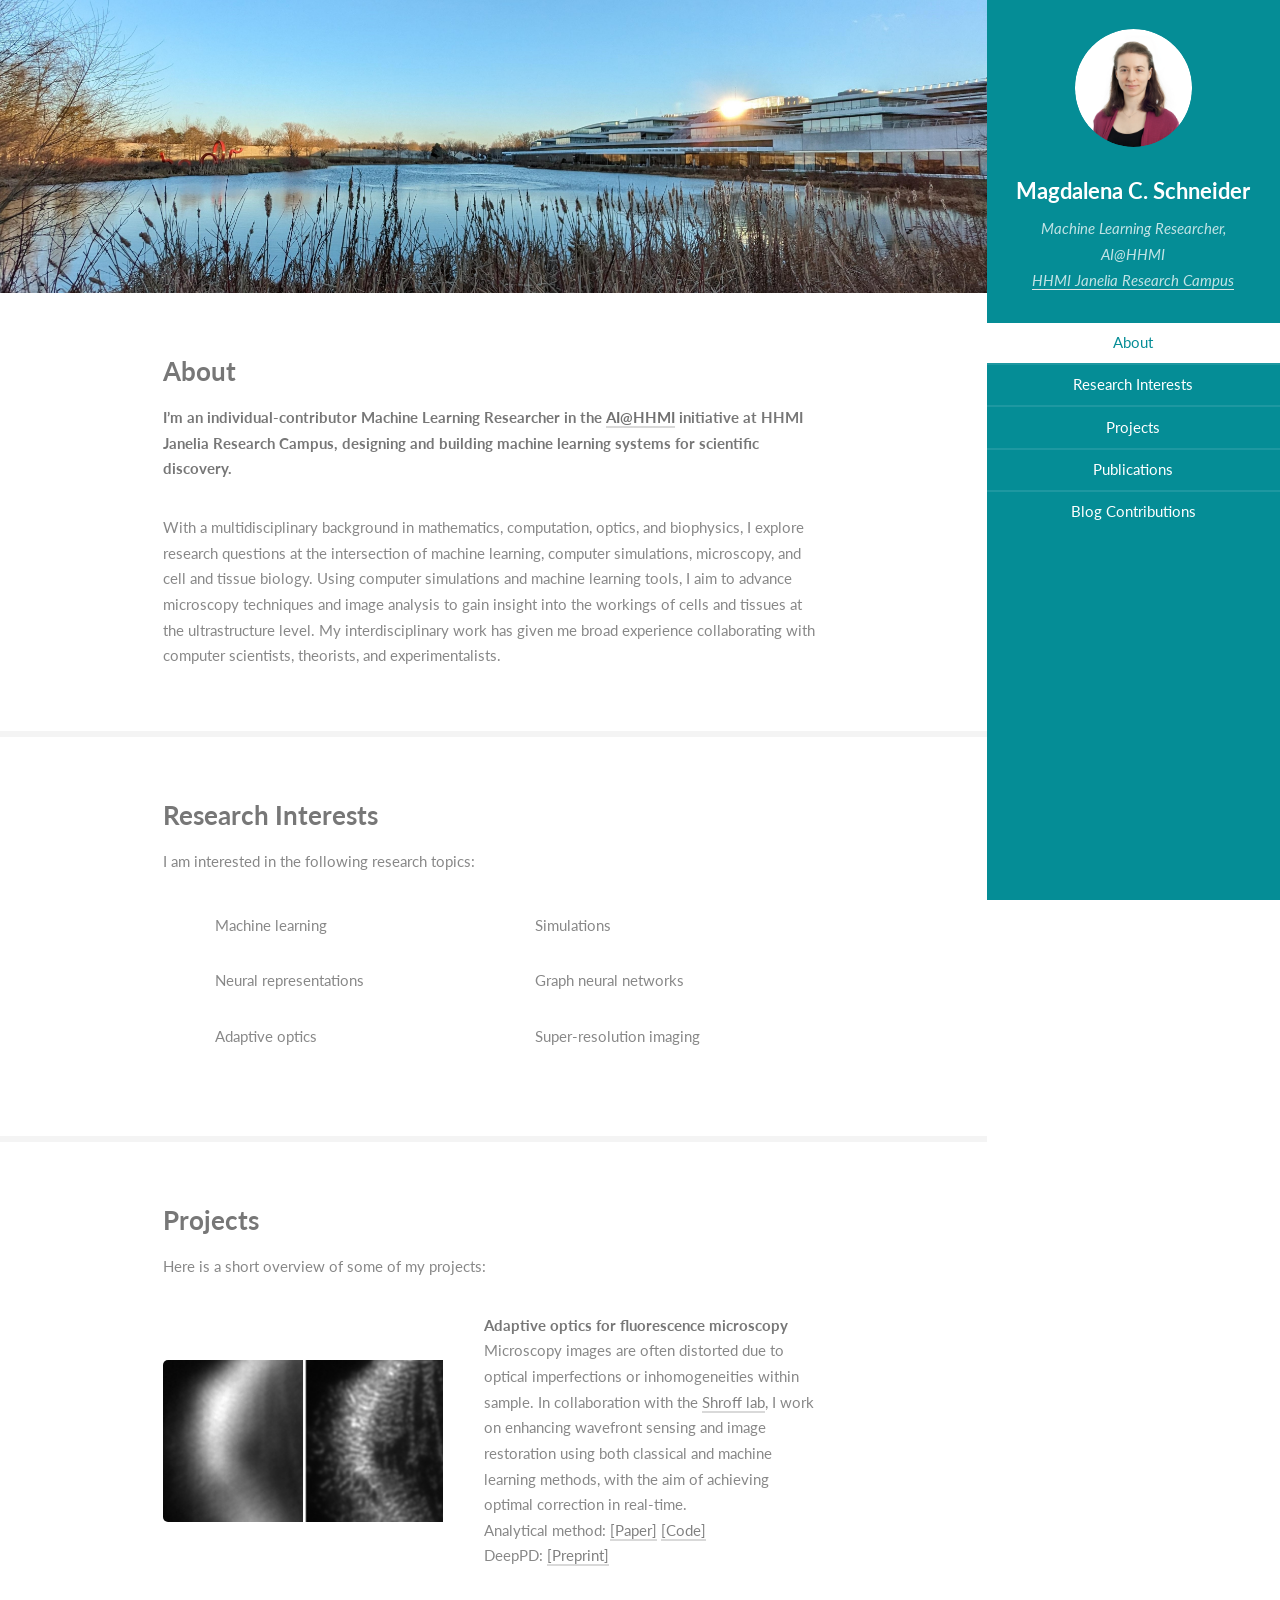
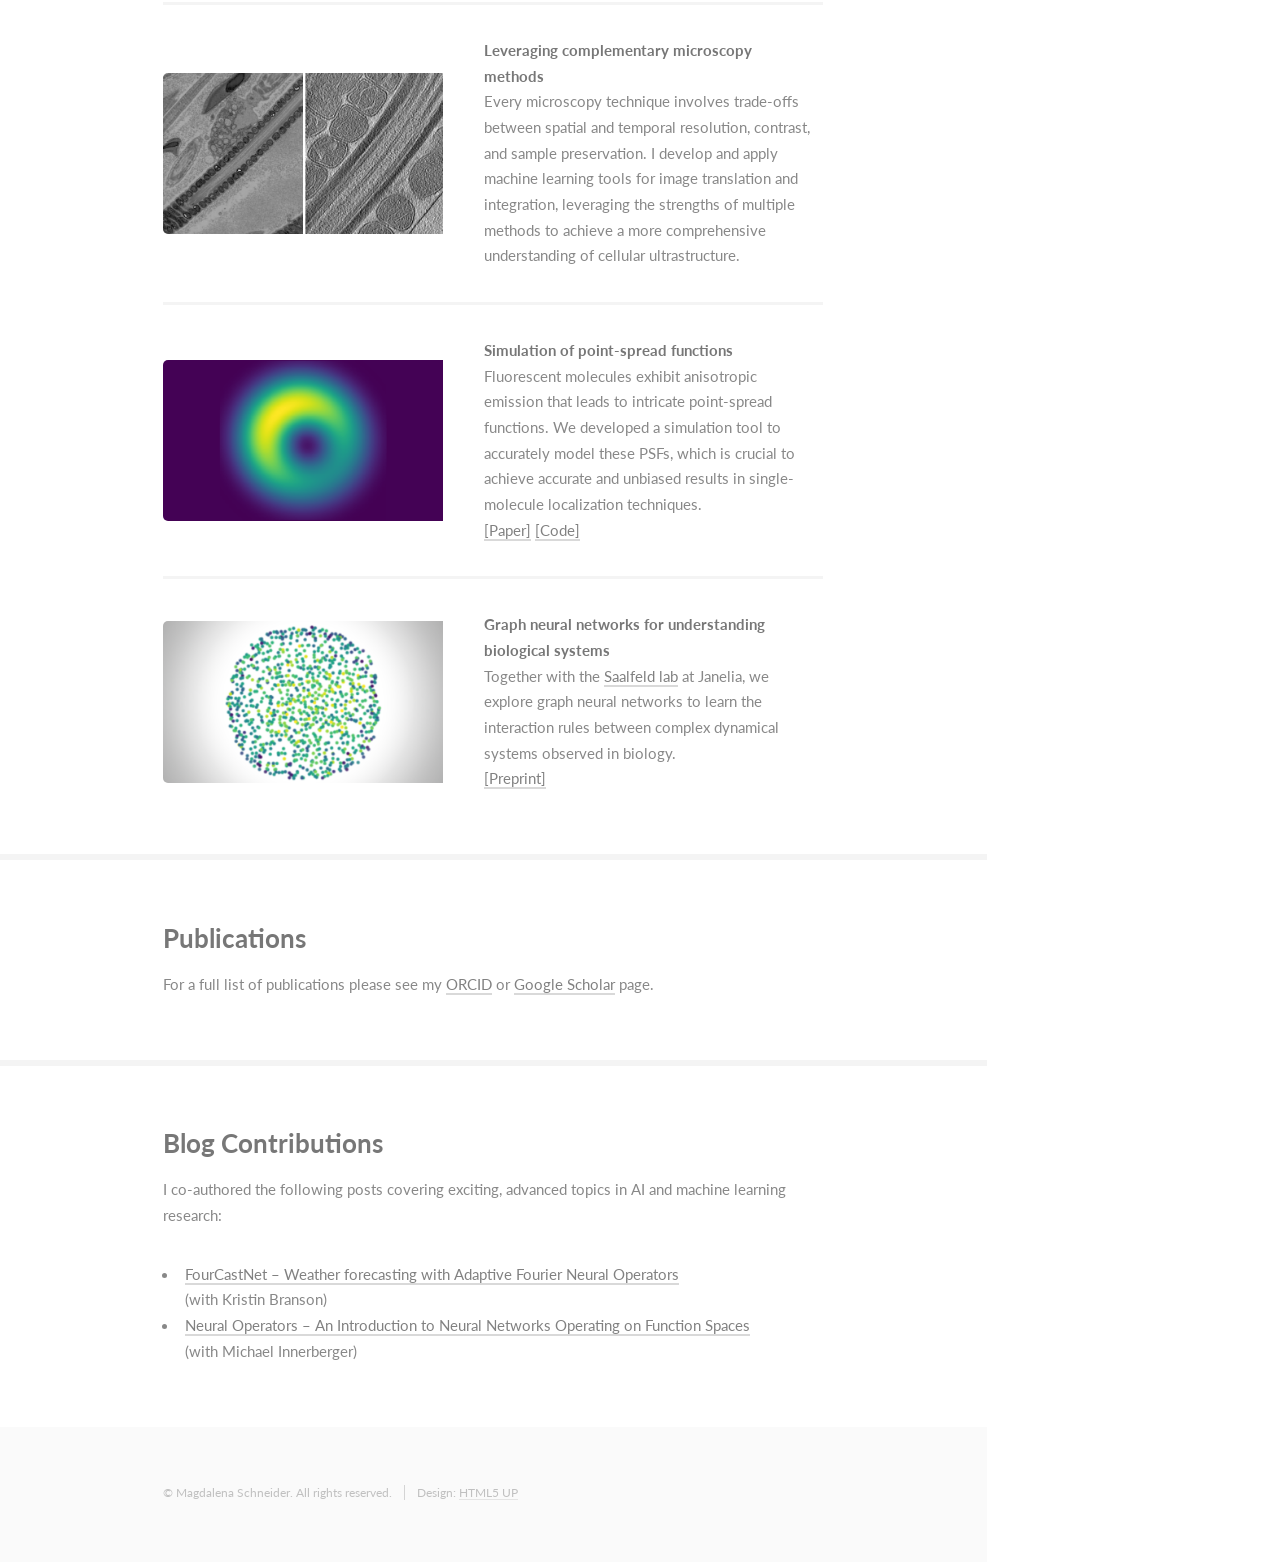
==== index.html @ c372b35d "Update job title" ====
<!DOCTYPE HTML>
<!--
	Website Magdalena Schneider
	html5up.net | @ajlkn
	Free for personal and commercial use under the CCA 3.0 license (html5up.net/license)
-->
<html>
	<head>
		<title>Website Magdalena Schneider</title>
		<meta charset="utf-8" />
		<meta name="viewport" content="width=device-width, initial-scale=1, user-scalable=no" />
		<link rel="stylesheet" href="assets/css/main.css" />
	</head>
	<body class="is-preload">

		<!-- Header -->
			<section id="header">
				<header>
					<span class="image avatar"><img src="images/portrait_ms.png" alt="" /></span>
					<h1 id="logo"><a href="#">Magdalena C. Schneider</a></h1>
					<p>Machine Learning Researcher, AI@HHMI<br />
					<a href="https://janelia.org">HHMI Janelia Research Campus</a></p>
				</header>
				<nav id="nav">
					<ul>
						<li><a href="#about" class="active">About</a></li>
<li><a href="#research-interests">Research Interests</a></li>
<li><a href="#projects">Projects</a></li>
<li><a href="#publications">Publications</a></li>
<li><a href="#blog-contributions">Blog Contributions</a></li>

					</ul>
				</nav>
				<footer>
					<ul class="icons">
						<li><a href="https://orcid.org/0000-0002-3771-8353" class="icon brands fa-orcid"><span class="label">Orcid</span></a></li>
						<li><a href="https://scholar.google.com/citations?hl=en&user=q7RH08IAAAAJ" class="icon solid fa-graduation-cap"><span class="label">Google Scholar</span></a></li>
						<li><a href="https://github.com/schneidermc" class="icon brands fa-github"><span class="label">Github</span></a></li>
						<li><a href="mailto:schneiderm2@hhmi.org" class="icon solid fa-envelope"><span class="label">Email</span></a></li>
					</ul>
				</footer>
			</section>

		<!-- Wrapper -->
			<div id="wrapper">

				<!-- Main -->
					<div id="main">
						<!-- About -->
<section id="about">
<div class="image main" data-position="center">
<img src="images/janelia.jpeg" alt="" />
</div>
<div class="container">
<h3>About</h3>
<p><strong>I’m an individual-contributor Machine Learning Researcher in the <a href="https://ai.hhmi.org">AI@HHMI</a> initiative at HHMI Janelia Research Campus, designing and building machine learning systems for scientific discovery.</strong></p>
<p>With a multidisciplinary background in mathematics, computation, optics, and biophysics, I explore research questions at the intersection of machine learning, computer simulations, microscopy, and cell and tissue biology.
Using computer simulations and machine learning tools, I aim to advance microscopy techniques and image analysis to gain insight into the workings of cells and tissues at the ultrastructure level.
My interdisciplinary work has given me broad experience collaborating with computer scientists, theorists, and experimentalists.</p></div>
</section>

<!-- Research Interests -->
<section id="research-interests">
<div class="container">
<h3>Research Interests</h3>
<p>I am interested in the following research topics:</p>
<ul class="feature-icons">
    <li class="icon solid fa-laptop-code">Machine learning</li>
    <li class="icon solid fa-cube">Simulations</li>
    <li class="icon solid fa-vector-square">Neural representations</li>
    <li class="icon solid fa-vector-square">Graph neural networks</li>
    <li class="icon solid fa-microscope">Adaptive optics</li>
    <li class="icon solid fa-microscope">Super-resolution imaging</li>
    <!-- <li class="icon solid fa-cubes">Generative AI</li> -->
    <!-- <li class="icon solid fa-vector-square">Neural operators</li> -->
    <!-- <li class="icon solid fa-microscope">Cryo-ET</li>
    <!-- <li class="icon solid fa-leaf">Morphogenesis</li> -->
    <!-- <li class="icon solid fa-cubes">Spatial statistics</li> -->
    <!-- <li><img src="icons/custom-icon1.svg"> Custom Topic 1</li> -->
    <!-- <li><img src="icons/custom-icon2.svg"> Custom Topic 2</li> -->
    <!-- Available icons: cube, cubes, vector-square, leaf, microscope, microchip -->
</ul>
</div>
</section>

<!-- Projects -->
<section id="projects">
<div class="container">
<h3>Projects</h3>
<p>Here is a short overview of some of my projects:</p>
<div class="features">
	<article>
		<img src="images/phase-diversity.png" alt="" class="image" />
		<div class="inner">
			<b>Adaptive optics for fluorescence microscopy</b>
			<p> Microscopy images are often distorted due to optical imperfections or inhomogeneities within sample. In collaboration with the
			<a href="https://www.janelia.org/lab/shroff-lab">Shroff lab</a>, I work on enhancing wavefront sensing and image restoration using both classical and machine learning methods, with the aim of achieving optimal correction in real-time.<br>
			Analytical method: <a href="https://doi.org/10.1364/OPTICA.518559" target="_self">[Paper]</a>
			<a href="https://ossi.janelia.org/projects/phase-diversity" target="_self">[Code]</a>
			<br>
			DeepPD:
			<a href="https://arxiv.org/abs/2504.14157" target="_self">[Preprint]</a>
		</div>
	</article>
	<article>
		<img src="images/fibsem-cryoet.png" alt="" class="image" />
		<div class="inner">
			<b>Leveraging complementary microscopy methods</b>
			<p>Every microscopy technique involves trade-offs between spatial and temporal resolution, contrast, and sample preservation. I develop and apply machine learning tools for image translation and integration, leveraging the strengths of multiple methods to achieve a more comprehensive understanding of cellular ultrastructure.
		</div>
	</article>
	<article>
		<img src="images/psf-project.png" alt="" class="image" />
		<div class="inner">
			<b>Simulation of point-spread functions</b>
			<p>Fluorescent molecules exhibit anisotropic emission that leads to intricate point-spread functions. We developed a simulation tool to accurately model these PSFs, which is crucial to achieve accurate and unbiased results in single-molecule localization techniques.<br>
			<a href="https://doi.org/10.1016/j.optcom.2024.130463" target="_self">[Paper]</a>
			<a href="https://github.com/schneidermc/psf-simulation-app" target="_self">[Code]</a>
			</p>
		</div>
	</article>
	<article>
		<img src="images/gnns-with-bg.png" alt="" class="image" />
		<div class="inner">
			<b>Graph neural networks for understanding biological systems</b>
			<p>Together with the
			<a href="https://www.janelia.org/lab/saalfeld-lab">Saalfeld lab</a> at Janelia, we explore graph neural networks to learn the interaction rules between complex dynamical systems observed in biology.<br>
			<a href=" 	
https://doi.org/10.48550/arXiv.2407.19160" target="_self">[Preprint]</a>
			</p>
		</div>
	</article>
</div></div>
</section>

<!-- Publications -->
<section id="publications">
<div class="container">
<h3>Publications</h3>
<p>For a full list of publications please see my <a href="https://orcid.org/0000-0002-3771-8353">ORCID</a> or <a href="https://scholar.google.com/citations?hl=en&amp;user=q7RH08IAAAAJ">Google Scholar</a> page.</p></div>
</section>

<!-- Blog Contributions -->
<section id="blog-contributions">
<div class="container">
<h3>Blog Contributions</h3>
<p>I co-authored the following posts covering exciting, advanced topics in AI and machine learning research:</p>
<ul>
<li><a href="https://janelia-cvml.github.io/blog/posts/FourCastNet/">FourCastNet – Weather forecasting with Adaptive Fourier Neural Operators</a><br>
(with Kristin Branson)</li>
<li><a href="https://janelia-cvml.github.io/blog/posts/NeuralOperators/">Neural Operators – An Introduction to Neural Networks Operating on Function Spaces</a><br>
(with Michael Innerberger)</li>
</ul></div>
</section>


					</div>

				<!-- Footer -->
					<section id="footer">
						<div class="container">
							<ul class="copyright">
								<li>&copy; Magdalena Schneider. All rights reserved.</li><li>Design: <a href="http://html5up.net">HTML5 UP</a></li>
							</ul>
						</div>
					</section>

			</div>

		<!-- Scripts -->
			<script src="assets/js/jquery.min.js"></script>
			<script src="assets/js/jquery.scrollex.min.js"></script>
			<script src="assets/js/jquery.scrolly.min.js"></script>
			<script src="assets/js/browser.min.js"></script>
			<script src="assets/js/breakpoints.min.js"></script>
			<script src="assets/js/util.js"></script>
			<script src="assets/js/main.js"></script>

	</body>
</html>
---- assets/css/main.css ----
@import url("fontawesome-all.min.css");
@import url("https://fonts.googleapis.com/css?family=Lato:400,400italic,700,700italic|Source+Code+Pro:400");
/*
	Read Only by HTML5 UP
	html5up.net | @ajlkn
	Free for personal and commercial use under the CCA 3.0 license (html5up.net/license)
*/
html, body, div, span, applet, object,
iframe, h1, h2, h3, h4, h5, h6, p, blockquote,
pre, a, abbr, acronym, address, big, cite,
code, del, dfn, em, img, ins, kbd, q, s, samp,
small, strike, strong, sub, sup, tt, var, b,
u, i, center, dl, dt, dd, ol, ul, li, fieldset,
form, label, legend, table, caption, tbody,
tfoot, thead, tr, th, td, article, aside,
canvas, details, embed, figure, figcaption,
footer, header, hgroup, menu, nav, output, ruby,
section, summary, time, mark, audio, video {
  margin: 0;
  padding: 0;
  border: 0;
  font-size: 100%;
  font: inherit;
  vertical-align: baseline; }

article, aside, details, figcaption, figure,
footer, header, hgroup, menu, nav, section {
  display: block; }

body {
  line-height: 1; }

ol, ul {
  list-style: none; }

blockquote, q {
  quotes: none; }
  blockquote:before, blockquote:after, q:before, q:after {
    content: '';
    content: none; }

table {
  border-collapse: collapse;
  border-spacing: 0; }

body {
  -webkit-text-size-adjust: none; }

mark {
  background-color: transparent;
  color: inherit; }

input::-moz-focus-inner {
  border: 0;
  padding: 0; }

input, select, textarea {
  -moz-appearance: none;
  -webkit-appearance: none;
  -ms-appearance: none;
  appearance: none; }

/* Basic */
html {
  box-sizing: border-box; }

*, *:before, *:after {
  box-sizing: inherit; }

body {
  background: #fff; }
  body.is-preload *, body.is-preload *:before, body.is-preload *:after {
    -moz-animation: none !important;
    -webkit-animation: none !important;
    -ms-animation: none !important;
    animation: none !important;
    -moz-transition: none !important;
    -webkit-transition: none !important;
    -ms-transition: none !important;
    transition: none !important; }

body, input, select, textarea {
  color: #888;
  font-family: "Lato", sans-serif;
  font-size: 16pt;
  font-weight: 400;
  line-height: 1.75em; }

a {
  -moz-transition: color 0.2s ease-in-out, border-color 0.2s ease-in-out;
  -webkit-transition: color 0.2s ease-in-out, border-color 0.2s ease-in-out;
  -ms-transition: color 0.2s ease-in-out, border-color 0.2s ease-in-out;
  transition: color 0.2s ease-in-out, border-color 0.2s ease-in-out;
  border-bottom: solid 1px #e4e4e4;
  color: inherit;
  text-decoration: none; }
  a:hover {
    border-bottom-color: transparent;
    color: #058d96 !important; }

div a:not(.copyright a) {
  border-bottom: solid 2px #e4e4e4;
  color: inherit;
  filter: brightness(0.95);
  text-decoration: none; }


strong, b {
  color: #777;
  font-weight: 700; }

em, i {
  font-style: italic; }

p {
  margin: 0 0 2.25em 0; }

h1, h2, h3, h4, h5, h6 {
  color: #777;
  font-weight: 700;
  line-height: 1em;
  margin: 0 0 0.5625em 0; }
  h1 a, h2 a, h3 a, h4 a, h5 a, h6 a {
    border: 0;
    color: inherit;
    text-decoration: none; }

h2 {
  font-size: 2em;
  line-height: 1.5em; }

h3 {
  font-size: 1.75em;
  line-height: 1.5em; }

h4 {
  font-size: 1.25em;
  line-height: 1.5em; }

h5 {
  font-size: 0.9em;
  line-height: 1.5em; }

h6 {
  font-size: 0.7em;
  line-height: 1.5em; }

sub {
  font-size: 0.8em;
  position: relative;
  top: 0.5em; }

sup {
  font-size: 0.8em;
  position: relative;
  top: -0.5em; }

hr {
  border: 0;
  border-bottom: solid 2px #f4f4f4;
  margin: 2.25em 0; }
  hr.major {
    margin: 3.375em 0; }

blockquote {
  border-left: solid 8px #e4e4e4;
  font-style: italic;
  margin: 0 0 2.25em 0;
  padding: 0.5em 0 0.5em 2em; }

code {
  background: #555;
  border-radius: 5px;
  color: #fff;
  font-family: "Source Code Pro", monospace;
  font-size: 0.9em;
  margin: 0 0.25em;
  padding: 0.25em 0.65em; }

pre {
  font-family: "Source Code Pro", monospace;
  font-size: 0.9em;
  margin: 0 0 2.25em 0; }
  pre code {
    -webkit-overflow-scrolling: touch;
    display: block;
    line-height: 1.5em;
    overflow-x: auto;
    padding: 1em 1.5em; }

.align-left {
  text-align: left; }

.align-center {
  text-align: center; }

.align-right {
  text-align: right; }

/* Row */
.row {
  display: flex;
  flex-wrap: wrap;
  box-sizing: border-box;
  align-items: stretch; }
  .row > * {
    box-sizing: border-box; }
  .row.gtr-uniform > * > :last-child {
    margin-bottom: 0; }
  .row.aln-left {
    justify-content: flex-start; }
  .row.aln-center {
    justify-content: center; }
  .row.aln-right {
    justify-content: flex-end; }
  .row.aln-top {
    align-items: flex-start; }
  .row.aln-middle {
    align-items: center; }
  .row.aln-bottom {
    align-items: flex-end; }
  .row > .imp {
    order: -1; }
  .row > .col-1 {
    width: 8.33333%; }
  .row > .off-1 {
    margin-left: 8.33333%; }
  .row > .col-2 {
    width: 16.66667%; }
  .row > .off-2 {
    margin-left: 16.66667%; }
  .row > .col-3 {
    width: 25%; }
  .row > .off-3 {
    margin-left: 25%; }
  .row > .col-4 {
    width: 33.33333%; }
  .row > .off-4 {
    margin-left: 33.33333%; }
  .row > .col-5 {
    width: 41.66667%; }
  .row > .off-5 {
    margin-left: 41.66667%; }
  .row > .col-6 {
    width: 50%; }
  .row > .off-6 {
    margin-left: 50%; }
  .row > .col-7 {
    width: 58.33333%; }
  .row > .off-7 {
    margin-left: 58.33333%; }
  .row > .col-8 {
    width: 66.66667%; }
  .row > .off-8 {
    margin-left: 66.66667%; }
  .row > .col-9 {
    width: 75%; }
  .row > .off-9 {
    margin-left: 75%; }
  .row > .col-10 {
    width: 83.33333%; }
  .row > .off-10 {
    margin-left: 83.33333%; }
  .row > .col-11 {
    width: 91.66667%; }
  .row > .off-11 {
    margin-left: 91.66667%; }
  .row > .col-12 {
    width: 100%; }
  .row > .off-12 {
    margin-left: 100%; }
  .row.gtr-0 {
    margin-top: 0;
    margin-left: 0em; }
    .row.gtr-0 > * {
      padding: 0 0 0 0em; }
    .row.gtr-0.gtr-uniform {
      margin-top: 0em; }
      .row.gtr-0.gtr-uniform > * {
        padding-top: 0em; }
  .row.gtr-25 {
    margin-top: 0;
    margin-left: -0.5em; }
    .row.gtr-25 > * {
      padding: 0 0 0 0.5em; }
    .row.gtr-25.gtr-uniform {
      margin-top: -0.5em; }
      .row.gtr-25.gtr-uniform > * {
        padding-top: 0.5em; }
  .row.gtr-50 {
    margin-top: 0;
    margin-left: -1em; }
    .row.gtr-50 > * {
      padding: 0 0 0 1em; }
    .row.gtr-50.gtr-uniform {
      margin-top: -1em; }
      .row.gtr-50.gtr-uniform > * {
        padding-top: 1em; }
  .row {
    margin-top: 0;
    margin-left: -2em; }
    .row > * {
      padding: 0 0 0 2em; }
    .row.gtr-uniform {
      margin-top: -2em; }
      .row.gtr-uniform > * {
        padding-top: 2em; }
  .row.gtr-150 {
    margin-top: 0;
    margin-left: -3em; }
    .row.gtr-150 > * {
      padding: 0 0 0 3em; }
    .row.gtr-150.gtr-uniform {
      margin-top: -3em; }
      .row.gtr-150.gtr-uniform > * {
        padding-top: 3em; }
  .row.gtr-200 {
    margin-top: 0;
    margin-left: -4em; }
    .row.gtr-200 > * {
      padding: 0 0 0 4em; }
    .row.gtr-200.gtr-uniform {
      margin-top: -4em; }
      .row.gtr-200.gtr-uniform > * {
        padding-top: 4em; }
  @media screen and (max-width: 1680px) {
    .row {
      display: flex;
      flex-wrap: wrap;
      box-sizing: border-box;
      align-items: stretch; }
      .row > * {
        box-sizing: border-box; }
      .row.gtr-uniform > * > :last-child {
        margin-bottom: 0; }
      .row.aln-left {
        justify-content: flex-start; }
      .row.aln-center {
        justify-content: center; }
      .row.aln-right {
        justify-content: flex-end; }
      .row.aln-top {
        align-items: flex-start; }
      .row.aln-middle {
        align-items: center; }
      .row.aln-bottom {
        align-items: flex-end; }
      .row > .imp-xlarge {
        order: -1; }
      .row > .col-1-xlarge {
        width: 8.33333%; }
      .row > .off-1-xlarge {
        margin-left: 8.33333%; }
      .row > .col-2-xlarge {
        width: 16.66667%; }
      .row > .off-2-xlarge {
        margin-left: 16.66667%; }
      .row > .col-3-xlarge {
        width: 25%; }
      .row > .off-3-xlarge {
        margin-left: 25%; }
      .row > .col-4-xlarge {
        width: 33.33333%; }
      .row > .off-4-xlarge {
        margin-left: 33.33333%; }
      .row > .col-5-xlarge {
        width: 41.66667%; }
      .row > .off-5-xlarge {
        margin-left: 41.66667%; }
      .row > .col-6-xlarge {
        width: 50%; }
      .row > .off-6-xlarge {
        margin-left: 50%; }
      .row > .col-7-xlarge {
        width: 58.33333%; }
      .row > .off-7-xlarge {
        margin-left: 58.33333%; }
      .row > .col-8-xlarge {
        width: 66.66667%; }
      .row > .off-8-xlarge {
        margin-left: 66.66667%; }
      .row > .col-9-xlarge {
        width: 75%; }
      .row > .off-9-xlarge {
        margin-left: 75%; }
      .row > .col-10-xlarge {
        width: 83.33333%; }
      .row > .off-10-xlarge {
        margin-left: 83.33333%; }
      .row > .col-11-xlarge {
        width: 91.66667%; }
      .row > .off-11-xlarge {
        margin-left: 91.66667%; }
      .row > .col-12-xlarge {
        width: 100%; }
      .row > .off-12-xlarge {
        margin-left: 100%; }
      .row.gtr-0 {
        margin-top: 0;
        margin-left: 0em; }
        .row.gtr-0 > * {
          padding: 0 0 0 0em; }
        .row.gtr-0.gtr-uniform {
          margin-top: 0em; }
          .row.gtr-0.gtr-uniform > * {
            padding-top: 0em; }
      .row.gtr-25 {
        margin-top: 0;
        margin-left: -0.5em; }
        .row.gtr-25 > * {
          padding: 0 0 0 0.5em; }
        .row.gtr-25.gtr-uniform {
          margin-top: -0.5em; }
          .row.gtr-25.gtr-uniform > * {
            padding-top: 0.5em; }
      .row.gtr-50 {
        margin-top: 0;
        margin-left: -1em; }
        .row.gtr-50 > * {
          padding: 0 0 0 1em; }
        .row.gtr-50.gtr-uniform {
          margin-top: -1em; }
          .row.gtr-50.gtr-uniform > * {
            padding-top: 1em; }
      .row {
        margin-top: 0;
        margin-left: -2em; }
        .row > * {
          padding: 0 0 0 2em; }
        .row.gtr-uniform {
          margin-top: -2em; }
          .row.gtr-uniform > * {
            padding-top: 2em; }
      .row.gtr-150 {
        margin-top: 0;
        margin-left: -3em; }
        .row.gtr-150 > * {
          padding: 0 0 0 3em; }
        .row.gtr-150.gtr-uniform {
          margin-top: -3em; }
          .row.gtr-150.gtr-uniform > * {
            padding-top: 3em; }
      .row.gtr-200 {
        margin-top: 0;
        margin-left: -4em; }
        .row.gtr-200 > * {
          padding: 0 0 0 4em; }
        .row.gtr-200.gtr-uniform {
          margin-top: -4em; }
          .row.gtr-200.gtr-uniform > * {
            padding-top: 4em; } }
  @media screen and (max-width: 1280px) {
    .row {
      display: flex;
      flex-wrap: wrap;
      box-sizing: border-box;
      align-items: stretch; }
      .row > * {
        box-sizing: border-box; }
      .row.gtr-uniform > * > :last-child {
        margin-bottom: 0; }
      .row.aln-left {
        justify-content: flex-start; }
      .row.aln-center {
        justify-content: center; }
      .row.aln-right {
        justify-content: flex-end; }
      .row.aln-top {
        align-items: flex-start; }
      .row.aln-middle {
        align-items: center; }
      .row.aln-bottom {
        align-items: flex-end; }
      .row > .imp-large {
        order: -1; }
      .row > .col-1-large {
        width: 8.33333%; }
      .row > .off-1-large {
        margin-left: 8.33333%; }
      .row > .col-2-large {
        width: 16.66667%; }
      .row > .off-2-large {
        margin-left: 16.66667%; }
      .row > .col-3-large {
        width: 25%; }
      .row > .off-3-large {
        margin-left: 25%; }
      .row > .col-4-large {
        width: 33.33333%; }
      .row > .off-4-large {
        margin-left: 33.33333%; }
      .row > .col-5-large {
        width: 41.66667%; }
      .row > .off-5-large {
        margin-left: 41.66667%; }
      .row > .col-6-large {
        width: 50%; }
      .row > .off-6-large {
        margin-left: 50%; }
      .row > .col-7-large {
        width: 58.33333%; }
      .row > .off-7-large {
        margin-left: 58.33333%; }
      .row > .col-8-large {
        width: 66.66667%; }
      .row > .off-8-large {
        margin-left: 66.66667%; }
      .row > .col-9-large {
        width: 75%; }
      .row > .off-9-large {
        margin-left: 75%; }
      .row > .col-10-large {
        width: 83.33333%; }
      .row > .off-10-large {
        margin-left: 83.33333%; }
      .row > .col-11-large {
        width: 91.66667%; }
      .row > .off-11-large {
        margin-left: 91.66667%; }
      .row > .col-12-large {
        width: 100%; }
      .row > .off-12-large {
        margin-left: 100%; }
      .row.gtr-0 {
        margin-top: 0;
        margin-left: 0em; }
        .row.gtr-0 > * {
          padding: 0 0 0 0em; }
        .row.gtr-0.gtr-uniform {
          margin-top: 0em; }
          .row.gtr-0.gtr-uniform > * {
            padding-top: 0em; }
      .row.gtr-25 {
        margin-top: 0;
        margin-left: -0.375em; }
        .row.gtr-25 > * {
          padding: 0 0 0 0.375em; }
        .row.gtr-25.gtr-uniform {
          margin-top: -0.375em; }
          .row.gtr-25.gtr-uniform > * {
            padding-top: 0.375em; }
      .row.gtr-50 {
        margin-top: 0;
        margin-left: -0.75em; }
        .row.gtr-50 > * {
          padding: 0 0 0 0.75em; }
        .row.gtr-50.gtr-uniform {
          margin-top: -0.75em; }
          .row.gtr-50.gtr-uniform > * {
            padding-top: 0.75em; }
      .row {
        margin-top: 0;
        margin-left: -1.5em; }
        .row > * {
          padding: 0 0 0 1.5em; }
        .row.gtr-uniform {
          margin-top: -1.5em; }
          .row.gtr-uniform > * {
            padding-top: 1.5em; }
      .row.gtr-150 {
        margin-top: 0;
        margin-left: -2.25em; }
        .row.gtr-150 > * {
          padding: 0 0 0 2.25em; }
        .row.gtr-150.gtr-uniform {
          margin-top: -2.25em; }
          .row.gtr-150.gtr-uniform > * {
            padding-top: 2.25em; }
      .row.gtr-200 {
        margin-top: 0;
        margin-left: -3em; }
        .row.gtr-200 > * {
          padding: 0 0 0 3em; }
        .row.gtr-200.gtr-uniform {
          margin-top: -3em; }
          .row.gtr-200.gtr-uniform > * {
            padding-top: 3em; } }
  @media screen and (max-width: 1024px) {
    .row {
      display: flex;
      flex-wrap: wrap;
      box-sizing: border-box;
      align-items: stretch; }
      .row > * {
        box-sizing: border-box; }
      .row.gtr-uniform > * > :last-child {
        margin-bottom: 0; }
      .row.aln-left {
        justify-content: flex-start; }
      .row.aln-center {
        justify-content: center; }
      .row.aln-right {
        justify-content: flex-end; }
      .row.aln-top {
        align-items: flex-start; }
      .row.aln-middle {
        align-items: center; }
      .row.aln-bottom {
        align-items: flex-end; }
      .row > .imp-medium {
        order: -1; }
      .row > .col-1-medium {
        width: 8.33333%; }
      .row > .off-1-medium {
        margin-left: 8.33333%; }
      .row > .col-2-medium {
        width: 16.66667%; }
      .row > .off-2-medium {
        margin-left: 16.66667%; }
      .row > .col-3-medium {
        width: 25%; }
      .row > .off-3-medium {
        margin-left: 25%; }
      .row > .col-4-medium {
        width: 33.33333%; }
      .row > .off-4-medium {
        margin-left: 33.33333%; }
      .row > .col-5-medium {
        width: 41.66667%; }
      .row > .off-5-medium {
        margin-left: 41.66667%; }
      .row > .col-6-medium {
        width: 50%; }
      .row > .off-6-medium {
        margin-left: 50%; }
      .row > .col-7-medium {
        width: 58.33333%; }
      .row > .off-7-medium {
        margin-left: 58.33333%; }
      .row > .col-8-medium {
        width: 66.66667%; }
      .row > .off-8-medium {
        margin-left: 66.66667%; }
      .row > .col-9-medium {
        width: 75%; }
      .row > .off-9-medium {
        margin-left: 75%; }
      .row > .col-10-medium {
        width: 83.33333%; }
      .row > .off-10-medium {
        margin-left: 83.33333%; }
      .row > .col-11-medium {
        width: 91.66667%; }
      .row > .off-11-medium {
        margin-left: 91.66667%; }
      .row > .col-12-medium {
        width: 100%; }
      .row > .off-12-medium {
        margin-left: 100%; }
      .row.gtr-0 {
        margin-top: 0;
        margin-left: 0em; }
        .row.gtr-0 > * {
          padding: 0 0 0 0em; }
        .row.gtr-0.gtr-uniform {
          margin-top: 0em; }
          .row.gtr-0.gtr-uniform > * {
            padding-top: 0em; }
      .row.gtr-25 {
        margin-top: 0;
        margin-left: -0.375em; }
        .row.gtr-25 > * {
          padding: 0 0 0 0.375em; }
        .row.gtr-25.gtr-uniform {
          margin-top: -0.375em; }
          .row.gtr-25.gtr-uniform > * {
            padding-top: 0.375em; }
      .row.gtr-50 {
        margin-top: 0;
        margin-left: -0.75em; }
        .row.gtr-50 > * {
          padding: 0 0 0 0.75em; }
        .row.gtr-50.gtr-uniform {
          margin-top: -0.75em; }
          .row.gtr-50.gtr-uniform > * {
            padding-top: 0.75em; }
      .row {
        margin-top: 0;
        margin-left: -1.5em; }
        .row > * {
          padding: 0 0 0 1.5em; }
        .row.gtr-uniform {
          margin-top: -1.5em; }
          .row.gtr-uniform > * {
            padding-top: 1.5em; }
      .row.gtr-150 {
        margin-top: 0;
        margin-left: -2.25em; }
        .row.gtr-150 > * {
          padding: 0 0 0 2.25em; }
        .row.gtr-150.gtr-uniform {
          margin-top: -2.25em; }
          .row.gtr-150.gtr-uniform > * {
            padding-top: 2.25em; }
      .row.gtr-200 {
        margin-top: 0;
        margin-left: -3em; }
        .row.gtr-200 > * {
          padding: 0 0 0 3em; }
        .row.gtr-200.gtr-uniform {
          margin-top: -3em; }
          .row.gtr-200.gtr-uniform > * {
            padding-top: 3em; } }
  @media screen and (max-width: 736px) {
    .row {
      display: flex;
      flex-wrap: wrap;
      box-sizing: border-box;
      align-items: stretch; }
      .row > * {
        box-sizing: border-box; }
      .row.gtr-uniform > * > :last-child {
        margin-bottom: 0; }
      .row.aln-left {
        justify-content: flex-start; }
      .row.aln-center {
        justify-content: center; }
      .row.aln-right {
        justify-content: flex-end; }
      .row.aln-top {
        align-items: flex-start; }
      .row.aln-middle {
        align-items: center; }
      .row.aln-bottom {
        align-items: flex-end; }
      .row > .imp-small {
        order: -1; }
      .row > .col-1-small {
        width: 8.33333%; }
      .row > .off-1-small {
        margin-left: 8.33333%; }
      .row > .col-2-small {
        width: 16.66667%; }
      .row > .off-2-small {
        margin-left: 16.66667%; }
      .row > .col-3-small {
        width: 25%; }
      .row > .off-3-small {
        margin-left: 25%; }
      .row > .col-4-small {
        width: 33.33333%; }
      .row > .off-4-small {
        margin-left: 33.33333%; }
      .row > .col-5-small {
        width: 41.66667%; }
      .row > .off-5-small {
        margin-left: 41.66667%; }
      .row > .col-6-small {
        width: 50%; }
      .row > .off-6-small {
        margin-left: 50%; }
      .row > .col-7-small {
        width: 58.33333%; }
      .row > .off-7-small {
        margin-left: 58.33333%; }
      .row > .col-8-small {
        width: 66.66667%; }
      .row > .off-8-small {
        margin-left: 66.66667%; }
      .row > .col-9-small {
        width: 75%; }
      .row > .off-9-small {
        margin-left: 75%; }
      .row > .col-10-small {
        width: 83.33333%; }
      .row > .off-10-small {
        margin-left: 83.33333%; }
      .row > .col-11-small {
        width: 91.66667%; }
      .row > .off-11-small {
        margin-left: 91.66667%; }
      .row > .col-12-small {
        width: 100%; }
      .row > .off-12-small {
        margin-left: 100%; }
      .row.gtr-0 {
        margin-top: 0;
        margin-left: 0em; }
        .row.gtr-0 > * {
          padding: 0 0 0 0em; }
        .row.gtr-0.gtr-uniform {
          margin-top: 0em; }
          .row.gtr-0.gtr-uniform > * {
            padding-top: 0em; }
      .row.gtr-25 {
        margin-top: 0;
        margin-left: -0.3125em; }
        .row.gtr-25 > * {
          padding: 0 0 0 0.3125em; }
        .row.gtr-25.gtr-uniform {
          margin-top: -0.3125em; }
          .row.gtr-25.gtr-uniform > * {
            padding-top: 0.3125em; }
      .row.gtr-50 {
        margin-top: 0;
        margin-left: -0.625em; }
        .row.gtr-50 > * {
          padding: 0 0 0 0.625em; }
        .row.gtr-50.gtr-uniform {
          margin-top: -0.625em; }
          .row.gtr-50.gtr-uniform > * {
            padding-top: 0.625em; }
      .row {
        margin-top: 0;
        margin-left: -1.25em; }
        .row > * {
          padding: 0 0 0 1.25em; }
        .row.gtr-uniform {
          margin-top: -1.25em; }
          .row.gtr-uniform > * {
            padding-top: 1.25em; }
      .row.gtr-150 {
        margin-top: 0;
        margin-left: -1.875em; }
        .row.gtr-150 > * {
          padding: 0 0 0 1.875em; }
        .row.gtr-150.gtr-uniform {
          margin-top: -1.875em; }
          .row.gtr-150.gtr-uniform > * {
            padding-top: 1.875em; }
      .row.gtr-200 {
        margin-top: 0;
        margin-left: -2.5em; }
        .row.gtr-200 > * {
          padding: 0 0 0 2.5em; }
        .row.gtr-200.gtr-uniform {
          margin-top: -2.5em; }
          .row.gtr-200.gtr-uniform > * {
            padding-top: 2.5em; } }
  @media screen and (max-width: 480px) {
    .row {
      display: flex;
      flex-wrap: wrap;
      box-sizing: border-box;
      align-items: stretch; }
      .row > * {
        box-sizing: border-box; }
      .row.gtr-uniform > * > :last-child {
        margin-bottom: 0; }
      .row.aln-left {
        justify-content: flex-start; }
      .row.aln-center {
        justify-content: center; }
      .row.aln-right {
        justify-content: flex-end; }
      .row.aln-top {
        align-items: flex-start; }
      .row.aln-middle {
        align-items: center; }
      .row.aln-bottom {
        align-items: flex-end; }
      .row > .imp-xsmall {
        order: -1; }
      .row > .col-1-xsmall {
        width: 8.33333%; }
      .row > .off-1-xsmall {
        margin-left: 8.33333%; }
      .row > .col-2-xsmall {
        width: 16.66667%; }
      .row > .off-2-xsmall {
        margin-left: 16.66667%; }
      .row > .col-3-xsmall {
        width: 25%; }
      .row > .off-3-xsmall {
        margin-left: 25%; }
      .row > .col-4-xsmall {
        width: 33.33333%; }
      .row > .off-4-xsmall {
        margin-left: 33.33333%; }
      .row > .col-5-xsmall {
        width: 41.66667%; }
      .row > .off-5-xsmall {
        margin-left: 41.66667%; }
      .row > .col-6-xsmall {
        width: 50%; }
      .row > .off-6-xsmall {
        margin-left: 50%; }
      .row > .col-7-xsmall {
        width: 58.33333%; }
      .row > .off-7-xsmall {
        margin-left: 58.33333%; }
      .row > .col-8-xsmall {
        width: 66.66667%; }
      .row > .off-8-xsmall {
        margin-left: 66.66667%; }
      .row > .col-9-xsmall {
        width: 75%; }
      .row > .off-9-xsmall {
        margin-left: 75%; }
      .row > .col-10-xsmall {
        width: 83.33333%; }
      .row > .off-10-xsmall {
        margin-left: 83.33333%; }
      .row > .col-11-xsmall {
        width: 91.66667%; }
      .row > .off-11-xsmall {
        margin-left: 91.66667%; }
      .row > .col-12-xsmall {
        width: 100%; }
      .row > .off-12-xsmall {
        margin-left: 100%; }
      .row.gtr-0 {
        margin-top: 0;
        margin-left: 0em; }
        .row.gtr-0 > * {
          padding: 0 0 0 0em; }
        .row.gtr-0.gtr-uniform {
          margin-top: 0em; }
          .row.gtr-0.gtr-uniform > * {
            padding-top: 0em; }
      .row.gtr-25 {
        margin-top: 0;
        margin-left: -0.3125em; }
        .row.gtr-25 > * {
          padding: 0 0 0 0.3125em; }
        .row.gtr-25.gtr-uniform {
          margin-top: -0.3125em; }
          .row.gtr-25.gtr-uniform > * {
            padding-top: 0.3125em; }
      .row.gtr-50 {
        margin-top: 0;
        margin-left: -0.625em; }
        .row.gtr-50 > * {
          padding: 0 0 0 0.625em; }
        .row.gtr-50.gtr-uniform {
          margin-top: -0.625em; }
          .row.gtr-50.gtr-uniform > * {
            padding-top: 0.625em; }
      .row {
        margin-top: 0;
        margin-left: -1.25em; }
        .row > * {
          padding: 0 0 0 1.25em; }
        .row.gtr-uniform {
          margin-top: -1.25em; }
          .row.gtr-uniform > * {
            padding-top: 1.25em; }
      .row.gtr-150 {
        margin-top: 0;
        margin-left: -1.875em; }
        .row.gtr-150 > * {
          padding: 0 0 0 1.875em; }
        .row.gtr-150.gtr-uniform {
          margin-top: -1.875em; }
          .row.gtr-150.gtr-uniform > * {
            padding-top: 1.875em; }
      .row.gtr-200 {
        margin-top: 0;
        margin-left: -2.5em; }
        .row.gtr-200 > * {
          padding: 0 0 0 2.5em; }
        .row.gtr-200.gtr-uniform {
          margin-top: -2.5em; }
          .row.gtr-200.gtr-uniform > * {
            padding-top: 2.5em; } }

/* Container */
.container {
  margin: 0 auto;
  max-width: calc(100% - 4.5em);
  width: 45em; }
  .container.xsmall {
    width: 11.25em; }
  .container.small {
    width: 22.5em; }
  .container.medium {
    width: 33.75em; }
  .container.large {
    width: 56.25em; }
  .container.xlarge {
    width: 67.5em; }
  .container.max {
    width: 100%; }
  @media screen and (max-width: 1024px) {
    .container {
      width: 100% !important; } }
  @media screen and (max-width: 480px) {
    .container {
      max-width: calc(100% - 3.375em); } }

/* Section/Article */
section.special, article.special {
  text-align: center; }

header p {
  color: #aaa;
  position: relative;
  margin: 0 0 1.6875em 0; }
header h2 + p {
  font-size: 1.25em;
  margin-top: -0.5em;
  line-height: 1.5em; }
header h3 + p {
  font-size: 1.1em;
  margin-top: -0.35em;
  line-height: 1.5em; }
header h4 + p,
header h5 + p,
header h6 + p {
  font-size: 0.9em;
  margin-top: -0.25em;
  line-height: 1.5em; }
header.major h2 {
  color: #058d96;
  font-size: 3.5em; }
  header.major h2 + p {
    color: #777;
    font-size: 1.75em;
    font-weight: 700;
    margin-top: -0.75em; }

/* Form */
form {
  margin: 0 0 2.25em 0; }

label {
  color: #777;
  display: block;
  font-size: 0.9em;
  font-weight: 700;
  margin: 0 0 1.125em 0; }

input::-moz-focus-inner {
  border: 0;
  padding: 0; }

input[type="text"],
input[type="password"],
input[type="email"],
select,
textarea {
  -moz-appearance: none;
  -webkit-appearance: none;
  -ms-appearance: none;
  appearance: none;
  border-radius: 5px;
  border: none;
  border: solid 2px #e4e4e4;
  color: inherit;
  display: block;
  outline: 0;
  padding: 0 1em;
  text-decoration: none;
  width: 100%; }
  input[type="text"]:invalid,
  input[type="password"]:invalid,
  input[type="email"]:invalid,
  select:invalid,
  textarea:invalid {
    box-shadow: none; }
  input[type="text"]:focus,
  input[type="password"]:focus,
  input[type="email"]:focus,
  select:focus,
  textarea:focus {
    border-color: #058d96; }

select {
  background-image: url("data:image/svg+xml;charset=utf8,%3Csvg xmlns='http://www.w3.org/2000/svg' width='40' height='40' preserveAspectRatio='none' viewBox='0 0 40 40'%3E%3Cpath d='M9.4,12.3l10.4,10.4l10.4-10.4c0.2-0.2,0.5-0.4,0.9-0.4c0.3,0,0.6,0.1,0.9,0.4l3.3,3.3c0.2,0.2,0.4,0.5,0.4,0.9 c0,0.4-0.1,0.6-0.4,0.9L20.7,31.9c-0.2,0.2-0.5,0.4-0.9,0.4c-0.3,0-0.6-0.1-0.9-0.4L4.3,17.3c-0.2-0.2-0.4-0.5-0.4-0.9 c0-0.4,0.1-0.6,0.4-0.9l3.3-3.3c0.2-0.2,0.5-0.4,0.9-0.4S9.1,12.1,9.4,12.3z' fill='%23e4e4e4' /%3E%3C/svg%3E");
  background-size: 1.25em;
  background-repeat: no-repeat;
  background-position: calc(100% - 1em) center;
  height: 2.75em;
  padding-right: 2.75em;
  text-overflow: ellipsis; }
  select option {
    color: #777;
    background: #fff; }
  select:focus::-ms-value {
    background-color: transparent; }
  select::-ms-expand {
    display: none; }

input[type="text"],
input[type="password"],
input[type="email"],
select {
  height: 2.75em; }

textarea {
  padding: 0.75em 1em; }

input[type="checkbox"],
input[type="radio"] {
  -moz-appearance: none;
  -webkit-appearance: none;
  -ms-appearance: none;
  appearance: none;
  display: block;
  float: left;
  margin-right: -2em;
  opacity: 0;
  width: 1em;
  z-index: -1; }
  input[type="checkbox"] + label,
  input[type="radio"] + label {
    text-decoration: none;
    color: #888;
    cursor: pointer;
    display: inline-block;
    font-size: 1em;
    font-weight: 400;
    padding-left: 2.4em;
    padding-right: 0.75em;
    position: relative; }
    input[type="checkbox"] + label:before,
    input[type="radio"] + label:before {
      -moz-osx-font-smoothing: grayscale;
      -webkit-font-smoothing: antialiased;
      display: inline-block;
      font-style: normal;
      font-variant: normal;
      text-rendering: auto;
      line-height: 1;
      text-transform: none !important;
      font-family: 'Font Awesome 5 Free';
      font-weight: 900; }
    input[type="checkbox"] + label:before,
    input[type="radio"] + label:before {
      background: #fafafa;
      border-radius: 5px;
      border: solid 2px #e4e4e4;
      content: '';
      display: inline-block;
      font-size: 0.8em;
      height: 2.0625em;
      left: 0;
      line-height: 2.0625em;
      position: absolute;
      text-align: center;
      top: 0;
      width: 2.0625em; }
  input[type="checkbox"]:checked + label:before,
  input[type="radio"]:checked + label:before {
    background: #989898;
    border-color: #989898;
    color: #ffffff;
    content: '\f00c'; }
  input[type="checkbox"]:focus + label:before,
  input[type="radio"]:focus + label:before {
    border-color: #058d96; }

input[type="checkbox"] + label:before {
  border-radius: 5px; }

input[type="radio"] + label:before {
  border-radius: 100%; }

::-webkit-input-placeholder {
  color: #aaa !important;
  font-style: italic;
  opacity: 1.0; }

:-moz-placeholder {
  color: #aaa !important;
  font-style: italic;
  opacity: 1.0; }

::-moz-placeholder {
  color: #aaa !important;
  font-style: italic;
  opacity: 1.0; }

:-ms-input-placeholder {
  color: #aaa !important;
  font-style: italic;
  opacity: 1.0; }

/* Box */
.box {
  border-radius: 5px;
  border: solid 2px #e4e4e4;
  margin-bottom: 2.25em;
  padding: 1.5em; }
  .box > :last-child,
  .box > :last-child > :last-child,
  .box > :last-child > :last-child > :last-child {
    margin-bottom: 0; }
  .box.alt {
    border: 0;
    border-radius: 0;
    padding: 0; }

/* Icon */
.icon {
  text-decoration: none;
  border-bottom: none;
  position: relative; }
  .icon:before {
    -moz-osx-font-smoothing: grayscale;
    -webkit-font-smoothing: antialiased;
    display: inline-block;
    font-style: normal;
    font-variant: normal;
    text-rendering: auto;
    line-height: 1;
    text-transform: none !important;
    font-family: 'Font Awesome 5 Free';
    font-weight: 400; }
  .icon > .label {
    display: none; }
  .icon:before {
    line-height: inherit; }
  .icon.solid:before {
    font-weight: 900; }
  .icon.brands:before {
    font-family: 'Font Awesome 5 Brands'; }

/* Image */
.image {
  border-radius: 5px;
  border: 0;
  display: inline-block;
  position: relative; }
  .image[data-position] img {
    -moz-object-fit: cover;
    -webkit-object-fit: cover;
    -ms-object-fit: cover;
    object-fit: cover;
    display: block;
    position: absolute;
    top: 0;
    left: 0;
    width: 100%;
    height: 100%; }
  .image[data-position="top left"] img {
    -moz-object-position: top left;
    -webkit-object-position: top left;
    -ms-object-position: top left;
    object-position: top left; }
  .image[data-position="top"] img {
    -moz-object-position: top;
    -webkit-object-position: top;
    -ms-object-position: top;
    object-position: top; }
  .image[data-position="top right"] img {
    -moz-object-position: top right;
    -webkit-object-position: top right;
    -ms-object-position: top right;
    object-position: top right; }
  .image[data-position="right"] img {
    -moz-object-position: right;
    -webkit-object-position: right;
    -ms-object-position: right;
    object-position: right; }
  .image[data-position="bottom right"] img {
    -moz-object-position: bottom right;
    -webkit-object-position: bottom right;
    -ms-object-position: bottom right;
    object-position: bottom right; }
  .image[data-position="bottom"] img {
    -moz-object-position: bottom;
    -webkit-object-position: bottom;
    -ms-object-position: bottom;
    object-position: bottom; }
  .image[data-position="bottom left"] img {
    -moz-object-position: bottom left;
    -webkit-object-position: bottom left;
    -ms-object-position: bottom left;
    object-position: bottom left; }
  .image[data-position="left"] img {
    -moz-object-position: left;
    -webkit-object-position: left;
    -ms-object-position: left;
    object-position: left; }
  .image[data-position="center"] img {
    -moz-object-position: center;
    -webkit-object-position: center;
    -ms-object-position: center;
    object-position: center; }
  .image[data-position="25% 25%"] img {
    -moz-object-position: 25% 25%;
    -webkit-object-position: 25% 25%;
    -ms-object-position: 25% 25%;
    object-position: 25% 25%; }
  .image[data-position="75% 25%"] img {
    -moz-object-position: 75% 25%;
    -webkit-object-position: 75% 25%;
    -ms-object-position: 75% 25%;
    object-position: 75% 25%; }
  .image[data-position="75% 75%"] img {
    -moz-object-position: 75% 75%;
    -webkit-object-position: 75% 75%;
    -ms-object-position: 75% 75%;
    object-position: 75% 75%; }
  .image[data-position="25% 75%"] img {
    -moz-object-position: 25% 75%;
    -webkit-object-position: 25% 75%;
    -ms-object-position: 25% 75%;
    object-position: 25% 75%; }
  .image img {
    border-radius: 5px;
    display: block; }
  .image.left {
    float: left;
    margin: 0 2.5em 2em 0;
    top: 0.25em; }
  .image.right {
    float: right;
    margin: 0 0 2em 2.5em;
    top: 0.25em; }
  .image.fit {
    display: block;
    margin: 0 0 2.25em 0;
    width: 100%; }
    .image.fit img {
      display: block;
      width: 100%; }
  .image.avatar {
    border-radius: 100%;
    overflow: hidden; }
    .image.avatar img {
      border-radius: 100%;
      display: block;
      width: 100%; }
  .image.main {
    display: block;
    height: 20em;
    border-radius: 0; }
    .image.main img {
      border-radius: 0; }

/* List */
ol {
  list-style: decimal;
  margin: 0 0 2.25em 0;
  padding-left: 1.25em; }
  ol li {
    padding-left: 0.25em; }

ul {
  list-style: disc;
  margin: 0 0 2.25em 0;
  padding-left: 1em; }
  ul li {
    padding-left: 0.5em; }
  ul.alt {
    list-style: none;
    padding-left: 0; }
    ul.alt li {
      border-top: solid 2px #f4f4f4;
      padding: 0.5em 0; }
      ul.alt li:first-child {
        border-top: 0;
        padding-top: 0; }

dl {
  margin: 0 0 2.25em 0; }

/* Actions */
ul.actions {
  display: -moz-flex;
  display: -webkit-flex;
  display: -ms-flex;
  display: flex;
  cursor: default;
  list-style: none;
  margin-left: -1.125em;
  padding-left: 0; }
  ul.actions li {
    padding: 0 0 0 1.125em;
    vertical-align: middle; }
  ul.actions.special {
    -moz-justify-content: center;
    -webkit-justify-content: center;
    -ms-justify-content: center;
    justify-content: center;
    width: 100%;
    margin-left: 0; }
    ul.actions.special li:first-child {
      padding-left: 0; }
  ul.actions.stacked {
    -moz-flex-direction: column;
    -webkit-flex-direction: column;
    -ms-flex-direction: column;
    flex-direction: column;
    margin-left: 0; }
    ul.actions.stacked li {
      padding: 1.125em 0 0 0; }
      ul.actions.stacked li:first-child {
        padding-top: 0; }
  ul.actions.fit {
    width: calc(100% + 1.125em); }
    ul.actions.fit li {
      -moz-flex-grow: 1;
      -webkit-flex-grow: 1;
      -ms-flex-grow: 1;
      flex-grow: 1;
      -moz-flex-shrink: 1;
      -webkit-flex-shrink: 1;
      -ms-flex-shrink: 1;
      flex-shrink: 1;
      width: 100%; }
      ul.actions.fit li > * {
        width: 100%; }
    ul.actions.fit.stacked {
      width: 100%; }
  @media screen and (max-width: 480px) {
    ul.actions:not(.fixed) {
      -moz-flex-direction: column;
      -webkit-flex-direction: column;
      -ms-flex-direction: column;
      flex-direction: column;
      margin-left: 0;
      width: 100% !important; }
      ul.actions:not(.fixed) li {
        -moz-flex-grow: 1;
        -webkit-flex-grow: 1;
        -ms-flex-grow: 1;
        flex-grow: 1;
        -moz-flex-shrink: 1;
        -webkit-flex-shrink: 1;
        -ms-flex-shrink: 1;
        flex-shrink: 1;
        padding: 1.125em 0 0 0;
        text-align: center;
        width: 100%; }
        ul.actions:not(.fixed) li > * {
          width: 100%; }
        ul.actions:not(.fixed) li:first-child {
          padding-top: 0; }
        ul.actions:not(.fixed) li input[type="submit"],
        ul.actions:not(.fixed) li input[type="reset"],
        ul.actions:not(.fixed) li input[type="button"],
        ul.actions:not(.fixed) li button,
        ul.actions:not(.fixed) li .button {
          width: 100%; }
          ul.actions:not(.fixed) li input[type="submit"].icon:before,
          ul.actions:not(.fixed) li input[type="reset"].icon:before,
          ul.actions:not(.fixed) li input[type="button"].icon:before,
          ul.actions:not(.fixed) li button.icon:before,
          ul.actions:not(.fixed) li .button.icon:before {
            margin-left: -0.5rem; } }

/* Feature Icons */
ul.feature-icons {
  list-style: none;
  padding-left: 0; }
  ul.feature-icons li {
    text-decoration: none;
    display: inline-block;
    margin: 0 0 1.6875em 0;
    padding: 0.35em 0 0 3.5em;
    position: relative;
    vertical-align: top;
    width: 48%; }
    ul.feature-icons li:before {
      -moz-osx-font-smoothing: grayscale;
      -webkit-font-smoothing: antialiased;
      display: inline-block;
      font-style: normal;
      font-variant: normal;
      text-rendering: auto;
      line-height: 1;
      text-transform: none !important;
      font-family: 'Font Awesome 5 Free';
      font-weight: 400; }
    ul.feature-icons li:before {
      background: #058d96;
      border-radius: 100%;
      color: #ffffff;
      display: block;
      height: 2.5em;
      left: 0;
      line-height: 2.5em;
      position: absolute;
      text-align: center;
      top: 0;
      width: 2.5em; }

/* Icons */
ul.icons {
  cursor: default;
  list-style: none;
  padding-left: 0; }
  ul.icons li {
    display: inline-block;
    padding: 0 1em 0 0; }
    ul.icons li:last-child {
      padding-right: 0 !important; }
    ul.icons li .icon:before {
      font-size: 1.25em; }

/* Table */
.table-wrapper {
  -webkit-overflow-scrolling: touch;
  overflow-x: auto; }

table {
  margin: 0 0 2.25em 0;
  width: 100%; }
  table tbody tr {
    border: solid 2px #f4f4f4;
    border-left: 0;
    border-right: 0; }
    table tbody tr:nth-child(2n + 1) {
      background-color: #fafafa; }
  table td {
    padding: 0.75em 0.75em; }
  table th {
    color: #777;
    font-size: 0.9em;
    font-weight: 700;
    padding: 0 0.75em 0.75em 0.75em;
    text-align: left; }
  table thead {
    border-bottom: solid 4px #e4e4e4; }
  table tfoot {
    border-top: solid 4px #e4e4e4; }
  table.alt {
    border-collapse: separate; }
    table.alt tbody tr td {
      border: solid 2px #e4e4e4;
      border-left-width: 0;
      border-top-width: 0; }
      table.alt tbody tr td:first-child {
        border-left-width: 2px; }
    table.alt tbody tr:first-child td {
      border-top-width: 2px; }
    table.alt thead {
      border-bottom: 0; }
    table.alt tfoot {
      border-top: 0; }

/* Button */
input[type="submit"],
input[type="reset"],
input[type="button"],
.button {
  -moz-appearance: none;
  -webkit-appearance: none;
  -ms-appearance: none;
  appearance: none;
  -moz-transition: background-color 0.2s ease-in-out, color 0.2s ease-in-out;
  -webkit-transition: background-color 0.2s ease-in-out, color 0.2s ease-in-out;
  -ms-transition: background-color 0.2s ease-in-out, color 0.2s ease-in-out;
  transition: background-color 0.2s ease-in-out, color 0.2s ease-in-out;
  background-color: #989898;
  border-radius: 5px;
  border: 0;
  color: #ffffff !important;
  cursor: pointer;
  display: inline-block;
  font-weight: 700;
  height: 2.75em;
  line-height: 2.75em;
  padding: 0 1.5em;
  text-align: center;
  text-decoration: none;
  white-space: nowrap; }
  input[type="submit"]:hover,
  input[type="reset"]:hover,
  input[type="button"]:hover,
  .button:hover {
    background-color: #a5a5a5;
    color: #ffffff !important; }
  input[type="submit"]:active,
  input[type="reset"]:active,
  input[type="button"]:active,
  .button:active {
    background-color: #8b8b8b; }
  input[type="submit"].icon,
  input[type="reset"].icon,
  input[type="button"].icon,
  .button.icon {
    padding-left: 1.35em; }
    input[type="submit"].icon:before,
    input[type="reset"].icon:before,
    input[type="button"].icon:before,
    .button.icon:before {
      margin-right: 0.5em; }
  input[type="submit"].fit,
  input[type="reset"].fit,
  input[type="button"].fit,
  .button.fit {
    width: 100%; }
  input[type="submit"].small,
  input[type="reset"].small,
  input[type="button"].small,
  .button.small {
    font-size: 0.8em; }
  input[type="submit"].large,
  input[type="reset"].large,
  input[type="button"].large,
  .button.large {
    font-size: 1.35em; }
  input[type="submit"].alt,
  input[type="reset"].alt,
  input[type="button"].alt,
  .button.alt {
    background-color: transparent;
    box-shadow: inset 0 0 0 2px #e4e4e4;
    color: #777 !important; }
    input[type="submit"].alt:hover,
    input[type="reset"].alt:hover,
    input[type="button"].alt:hover,
    .button.alt:hover {
      background-color: #f4f4f4;
      color: #777 !important; }
    input[type="submit"].alt:active,
    input[type="reset"].alt:active,
    input[type="button"].alt:active,
    .button.alt:active {
      background-color: #eaeaea; }
    input[type="submit"].alt.icon:before,
    input[type="reset"].alt.icon:before,
    input[type="button"].alt.icon:before,
    .button.alt.icon:before {
      color: #aaa; }
  input[type="submit"].primary,
  input[type="reset"].primary,
  input[type="button"].primary,
  .button.primary {
    background-color: #058d96;
    color: #ffffff !important; }
    input[type="submit"].primary:hover,
    input[type="reset"].primary:hover,
    input[type="button"].primary:hover,
    .button.primary:hover {
      background-color: #06a4af; }
    input[type="submit"].primary:active,
    input[type="reset"].primary:active,
    input[type="button"].primary:active,
    .button.primary:active {
      background-color: #04767d; }
  input[type="submit"].disabled, input[type="submit"]:disabled,
  input[type="reset"].disabled,
  input[type="reset"]:disabled,
  input[type="button"].disabled,
  input[type="button"]:disabled,
  .button.disabled,
  .button:disabled {
    background-color: #888 !important;
    box-shadow: inset 0 -0.15em 0 0 rgba(0, 0, 0, 0.15);
    color: #fff !important;
    cursor: default;
    opacity: 0.25; }

/* Features */
.features article {
  border-top: solid 3px #f4f4f4;
  margin-bottom: 2.25em;
  padding-top: 2.25em; }
  .features article:first-child {
    border-top: 0;
    padding-top: 0; }
  .features article .image {
    display: inline-block;
    padding-right: 2.5em;
    vertical-align: middle;
    width: 48%; }
    .features article .image img {
      display: block;
      width: 100%; }
  .features article .inner {
    display: inline-block;
    vertical-align: middle;
    width: 50%; }
    .features article .inner > :last-child {
      margin-bottom: 0; }

/* Header */
#header {
  display: -moz-flex;
  display: -webkit-flex;
  display: -ms-flex;
  display: flex;
  -moz-flex-direction: column;
  -webkit-flex-direction: column;
  -ms-flex-direction: column;
  flex-direction: column;
  -moz-justify-content: space-between;
  -webkit-justify-content: space-between;
  -ms-justify-content: space-between;
  justify-content: space-between;
  background: #058d96;
  color: #c1e3e5;
  height: 100%;
  overflow-y: auto;
  position: fixed;
  text-align: center;
  top: 0;
  width: 23em;
  right: 0; }
  #header h1, #header h2, #header h3, #header h4, #header h5, #header h6 {
    color: #ffffff; }
    #header h1 a, #header h2 a, #header h3 a, #header h4 a, #header h5 a, #header h6 a {
      color: #ffffff; }
  #header header p {
    color: #9bd1d5; }
  #header a {
    color: #c1e3e5; }
    #header a:hover {
      color: #ffffff !important; }
  #header > header {
    -moz-flex-shrink: 0;
    -webkit-flex-shrink: 0;
    -ms-flex-shrink: 0;
    flex-shrink: 0;
    padding: 3em; }
    #header > header .avatar {
      display: block;
      margin: 0 auto 2.25em auto;
      width: 8em; }
    #header > header h1 {
      font-size: 1.50em;
      margin: 0; }
    #header > header p {
      color: #c1e3e5;
      font-style: italic;
      margin: 1em 0 0 0; }
  #header > footer {
    -moz-flex-shrink: 0;
    -webkit-flex-shrink: 0;
    -ms-flex-shrink: 0;
    flex-shrink: 0;
    bottom: 0;
    left: 0;
    padding: 2em;
    width: 100%; }
    #header > footer .icons {
      margin: 0; }
      #header > footer .icons li a {
        color: #9bd1d5; }
  #header > nav {
    -moz-flex-grow: 1;
    -webkit-flex-grow: 1;
    -ms-flex-grow: 1;
    flex-grow: 1; }
    #header > nav ul {
      list-style: none;
      margin: 0;
      padding: 0; }
      #header > nav ul li {
        border-top: solid 2px #1e98a1;
        display: block;
        padding: 0; }
        #header > nav ul li a {
          -moz-transition: none;
          -webkit-transition: none;
          -ms-transition: none;
          transition: none;
          border: 0;
          color: #ffffff !important;
          display: block;
          padding: 0.50em 0;
          text-decoration: none; }
          #header > nav ul li a.active {
            background: #fff;
            color: #058d96 !important; }
        #header > nav ul li:first-child {
          border-top: 0; }

/* Wrapper */
#wrapper {
  background: #fff;
  padding-right: 23em; }

/* Main */
#main > section {
  border-top: solid 6px #f4f4f4; }
  #main > section > .container {
    padding: 6em 0 4em 0; }
  #main > section:first-child {
    border-top: 0; }

/* Footer */
#footer {
  background: #fafafa;
  border-top: 0;
  color: #c0c0c0;
  overflow: hidden;
  padding: 4em 0 2em 0; }
  #footer .copyright {
    line-height: 1em;
    list-style: none;
    padding: 0; }
    #footer .copyright li {
      border-left: solid 1px #d4d4d4;
      display: inline-block;
      font-size: 0.8em;
      margin-left: 1em;
      padding-left: 1em; }
      #footer .copyright li:first-child {
        border-left: 0;
        margin-left: 0;
        padding-left: 0; }
      #footer .copyright li a {
        color: inherit; }

/* XLarge */
@media screen and (max-width: 1680px) {
  /* Basic */
  body, input, select, textarea {
    font-size: 13pt; }

  /* Header */
  #header {
    width: 21em; }
    #header > header {
      padding: 2em; }
    #header > footer {
      padding: 1.5em; }

  /* Wrapper */
  #wrapper {
    padding-right: 21em; }

  /* Main */
  #main > section > .container {
    padding: 4em 0 2em 0; } }
/* Large */
@media screen and (max-width: 1280px) {
  /* Basic */
  body, input, select, textarea {
    font-size: 11pt; }

  /* Header */
  #header {
    width: 20em; }

  /* Wrapper */
  #wrapper {
    padding-right: 20em; } }
/* Medium */
#titleBar {
  display: none; }

@media screen and (max-width: 1024px) {
  /* Basic */
  html, body {
    overflow-x: hidden; }

  body, input, select, textarea {
    font-size: 12pt; }

  /* Image */
  .image.left, .image.right {
    max-width: 40%; }
    .image.left img, .image.right img {
      width: 100%; }
  .image.main {
    height: 20em; }

  /* Header */
  #header {
    -moz-backface-visibility: hidden;
    -webkit-backface-visibility: hidden;
    -ms-backface-visibility: hidden;
    backface-visibility: hidden;
    -moz-transition: -moz-transform 0.5s ease;
    -webkit-transition: -webkit-transform 0.5s ease;
    -ms-transition: -ms-transform 0.5s ease;
    transition: transform 0.5s ease;
    display: block;
    height: 100%;
    overflow-y: auto;
    position: fixed;
    top: 0;
    width: 23em;
    z-index: 10002;
    -moz-transform: translateX(23em);
    -webkit-transform: translateX(23em);
    -ms-transform: translateX(23em);
    transform: translateX(23em);
    right: 0; }
    #header > footer {
      bottom: auto;
      left: auto;
      margin: 0.5em 0 0 0;
      position: relative;
      right: auto;
      top: auto; }

  /* Wrapper */
  #wrapper {
    -moz-backface-visibility: hidden;
    -webkit-backface-visibility: hidden;
    -ms-backface-visibility: hidden;
    backface-visibility: hidden;
    -moz-transition: -moz-transform 0.5s ease;
    -webkit-transition: -webkit-transform 0.5s ease;
    -ms-transition: -ms-transform 0.5s ease;
    transition: transform 0.5s ease;
    padding: 44px 0 1px 0; }

  /* Header Panel */
  #titleBar {
    -moz-backface-visibility: hidden;
    -webkit-backface-visibility: hidden;
    -ms-backface-visibility: hidden;
    backface-visibility: hidden;
    -moz-transition: -moz-transform 0.5s ease;
    -webkit-transition: -webkit-transform 0.5s ease;
    -ms-transition: -ms-transform 0.5s ease;
    transition: transform 0.5s ease;
    display: block;
    height: 44px;
    left: 0;
    position: fixed;
    top: 0;
    width: 100%;
    z-index: 10001;
    background: #222;
    color: #fff;
    min-width: 320px; }
    #titleBar .title {
      color: #fff;
      display: block;
      font-weight: 700;
      height: 44px;
      line-height: 44px;
      padding: 0 1em;
      width: 100%;
      text-align: left; }
      #titleBar .title a {
        border: 0;
        text-decoration: none; }
    #titleBar .toggle {
      text-decoration: none;
      height: 4em;
      position: absolute;
      top: 0;
      width: 6em;
      border: 0;
      outline: 0;
      right: 0; }
      #titleBar .toggle:before {
        -moz-osx-font-smoothing: grayscale;
        -webkit-font-smoothing: antialiased;
        display: inline-block;
        font-style: normal;
        font-variant: normal;
        text-rendering: auto;
        line-height: 1;
        text-transform: none !important;
        font-family: 'Font Awesome 5 Free';
        font-weight: 900; }
      #titleBar .toggle:before {
        background: #058d96;
        color: #ffffff;
        content: '\f0c9';
        display: block;
        font-size: 18px;
        height: 44px;
        line-height: 44px;
        position: absolute;
        text-align: center;
        top: 0;
        width: 64px;
        right: 0; }

  body.header-visible #wrapper, body.header-visible #titleBar {
    -moz-transform: translateX(-23em);
    -webkit-transform: translateX(-23em);
    -ms-transform: translateX(-23em);
    transform: translateX(-23em); }
  body.header-visible #header {
    -moz-transform: translateX(0);
    -webkit-transform: translateX(0);
    -ms-transform: translateX(0);
    transform: translateX(0); } }
/* Small */
@media screen and (max-width: 736px) {
  /* Basic */
  body, input, select, textarea {
    font-size: 12pt; }

  h1 br, h2 br, h3 br, h4 br, h5 br, h6 br {
    display: none; }

  h2 {
    font-size: 1.75em; }

  h3 {
    font-size: 1.5em; }

  h4 {
    font-size: 1em; }

  /* Image */
  .image.left {
    margin: 0 1.5em 1em 0; }
  .image.right {
    margin: 0 0 1em 1.5em; }
  .image.main {
    height: 12em; }

  /* Section/Article */
  header br {
    display: none; }
  header.major h2 {
    font-size: 2.5em; }
    header.major h2 + p {
      font-size: 1.5em; }

  /* Features */
  .features article .image {
    display: block;
    margin: 0 0 2.25em 0;
    padding-right: 0;
    width: 100%; }
  .features article .inner {
    display: block;
    width: 100%; }

  /* Header */
  #header {
    width: 17em;
    -moz-transform: translateX(17em);
    -webkit-transform: translateX(17em);
    -ms-transform: translateX(17em);
    transform: translateX(17em);
    right: 0; }
    #header > header {
      padding: 2em; }
      #header > header .avatar {
        margin: 0 auto 1.6875em auto;
        width: 6em; }
      #header > header h1 {
        font-size: 1.5em; }
      #header > header p {
        margin: 1em 0 0 0; }
    #header > footer {
      padding: 1.5em; }

  /* Main */
  #main > section > .container {
    padding: 2em 0 0 0; }

  /* Footer */
  #footer {
    text-align: center; }
    #footer .copyright li {
      border-left: 0;
      display: block;
      line-height: 1.75em;
      margin: 0.75em 0 0 0;
      padding-left: 0; }
      #footer .copyright li:first-child {
        margin-top: 0; }

  /* Header Panel */
  #titleBar .toggle {
    height: 4em;
    width: 6em; }
    #titleBar .toggle:before {
      font-size: 14px;
      width: 44px; }

  body.header-visible #wrapper, body.header-visible #titleBar {
    -moz-transform: translateX(-17em);
    -webkit-transform: translateX(-17em);
    -ms-transform: translateX(-17em);
    transform: translateX(-17em); } }
/* XSmall */
@media screen and (max-width: 480px) {
  /* Basic */
  html, body {
    min-width: 320px; }

  body, input, select, textarea {
    font-size: 12pt; }

  /* List */
  ul.actions {
    margin: 0 0 2.25em 0; }
    ul.actions li {
      display: block;
      padding: 1.125em 0 0 0;
      text-align: center;
      width: 100%; }
      ul.actions li:first-child {
        padding-top: 0; }
      ul.actions li > * {
        width: 100%;
        margin: 0 !important; }
        ul.actions li > *.icon:before {
          margin-left: -2em; }
    ul.actions.small li {
      padding: 0.5625em 0 0 0; }
      ul.actions.small li:first-child {
        padding-top: 0; }
  ul.feature-icons li {
    display: block;
    width: 100%; }

  /* Button */
  input[type="submit"],
  input[type="reset"],
  input[type="button"],
  .button {
    padding: 0; } }

/*# sourceMappingURL=main.css.map */
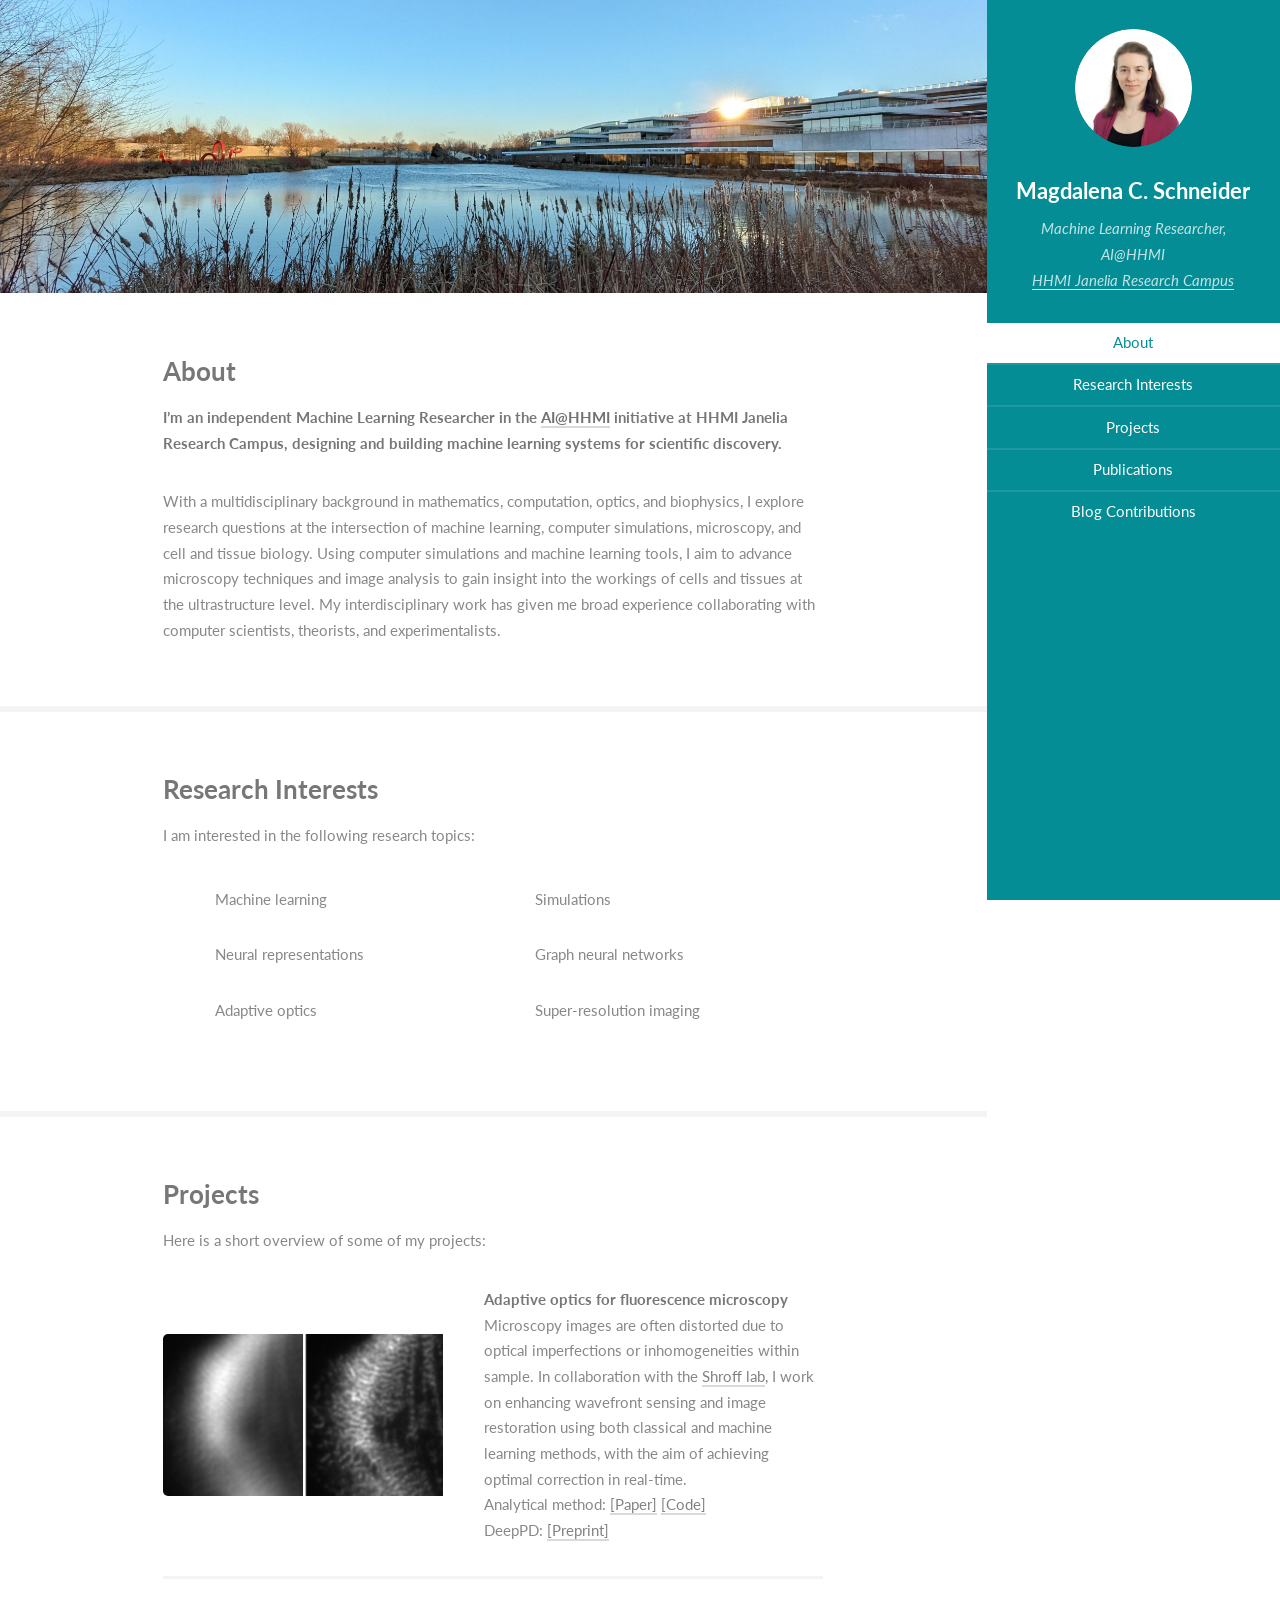
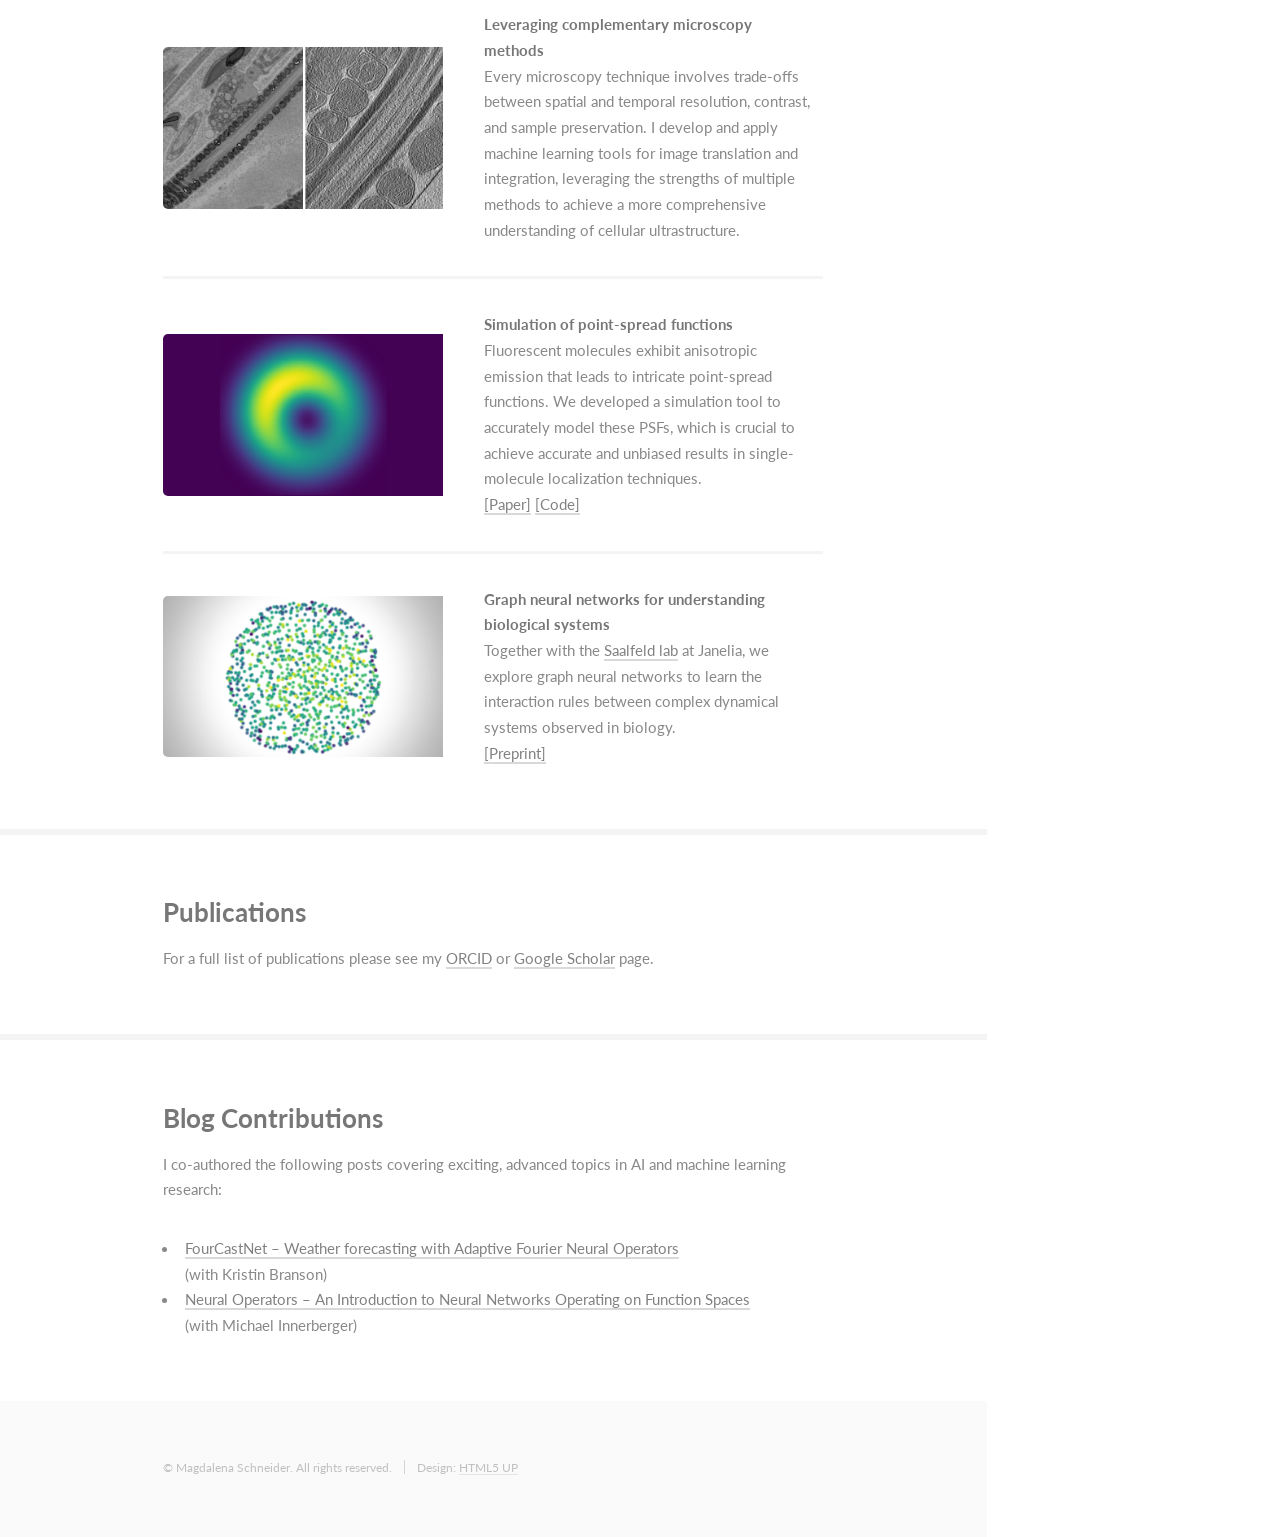
==== commit d1d65bbc: "Update about section" ====
--- a/index.html
+++ b/index.html
@@ -53,7 +53,7 @@
 </div>
 <div class="container">
 <h3>About</h3>
-<p><strong>I’m an individual-contributor Machine Learning Researcher in the <a href="https://ai.hhmi.org">AI@HHMI</a> initiative at HHMI Janelia Research Campus, designing and building machine learning systems for scientific discovery.</strong></p>
+<p><strong>I’m an independent Machine Learning Researcher in the <a href="https://ai.hhmi.org">AI@HHMI</a> initiative at HHMI Janelia Research Campus, designing and building machine learning systems for scientific discovery.</strong></p>
 <p>With a multidisciplinary background in mathematics, computation, optics, and biophysics, I explore research questions at the intersection of machine learning, computer simulations, microscopy, and cell and tissue biology.
 Using computer simulations and machine learning tools, I aim to advance microscopy techniques and image analysis to gain insight into the workings of cells and tissues at the ultrastructure level.
 My interdisciplinary work has given me broad experience collaborating with computer scientists, theorists, and experimentalists.</p></div>
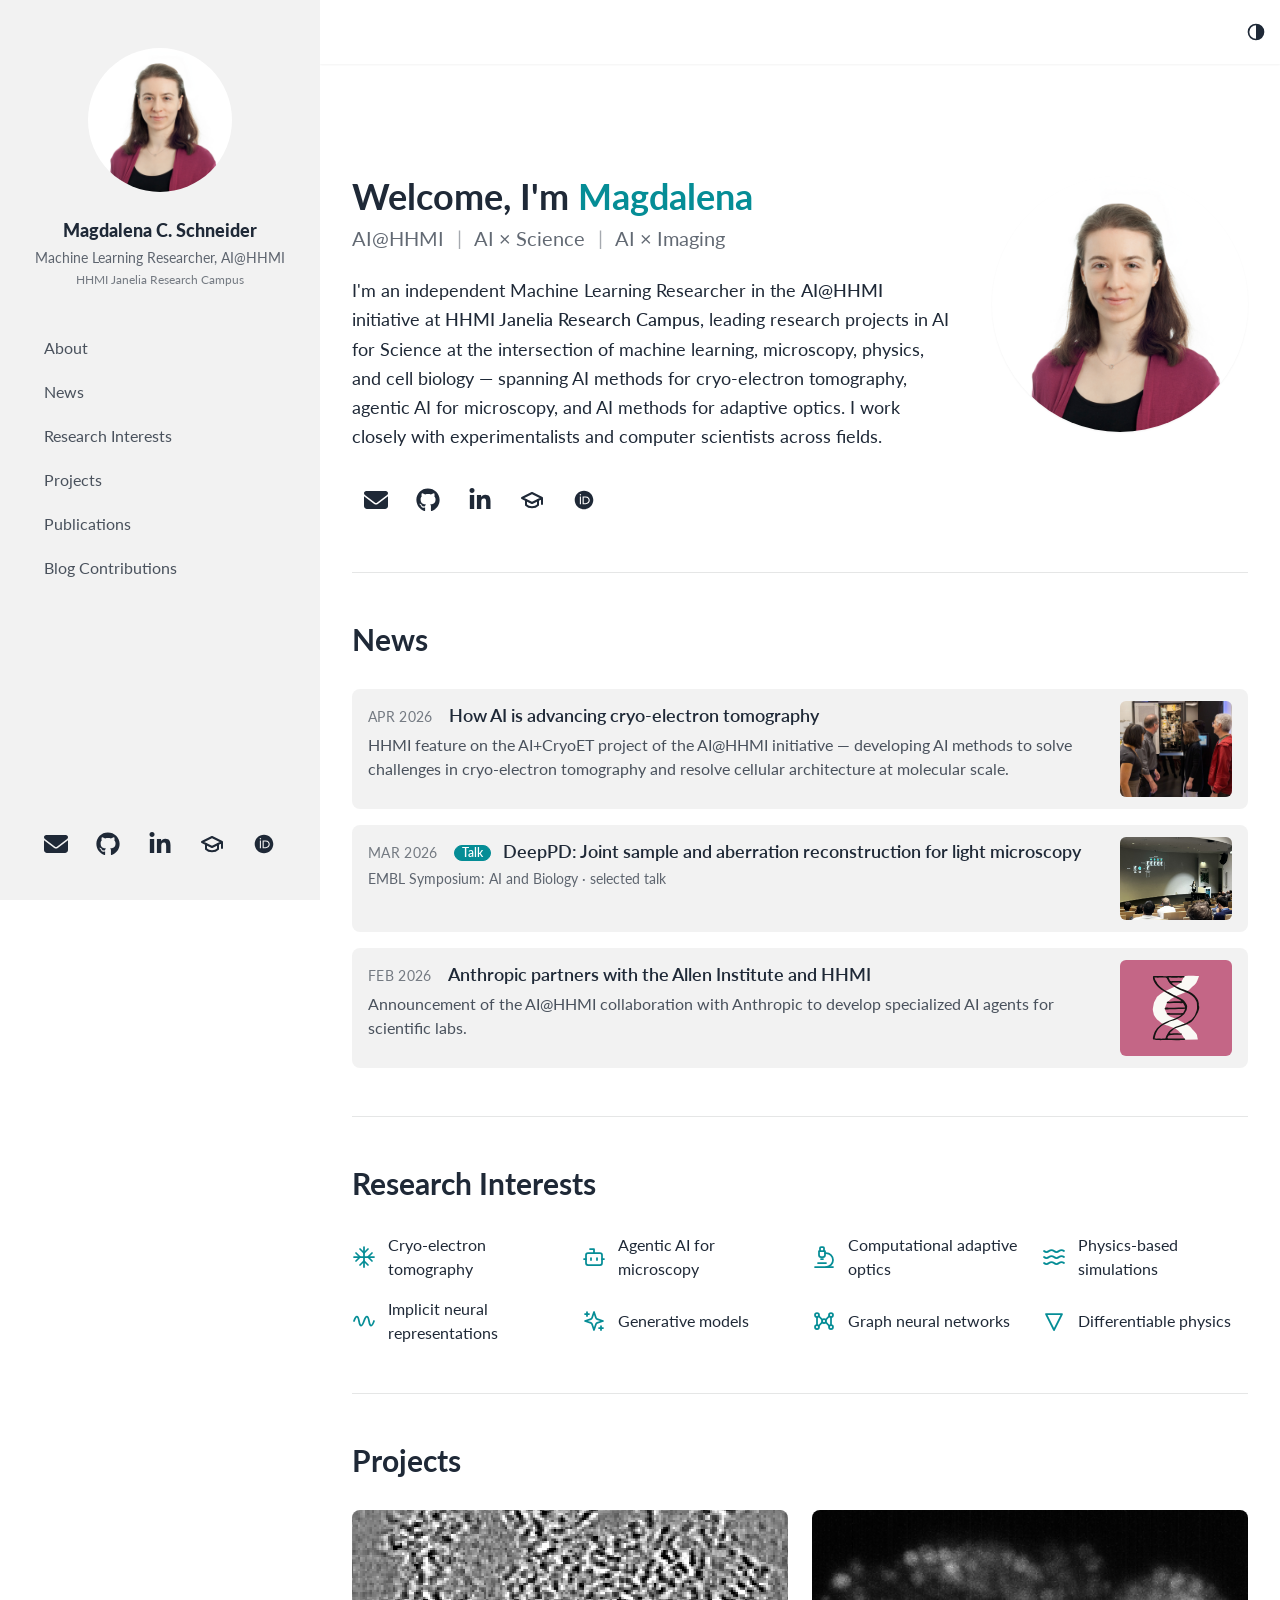
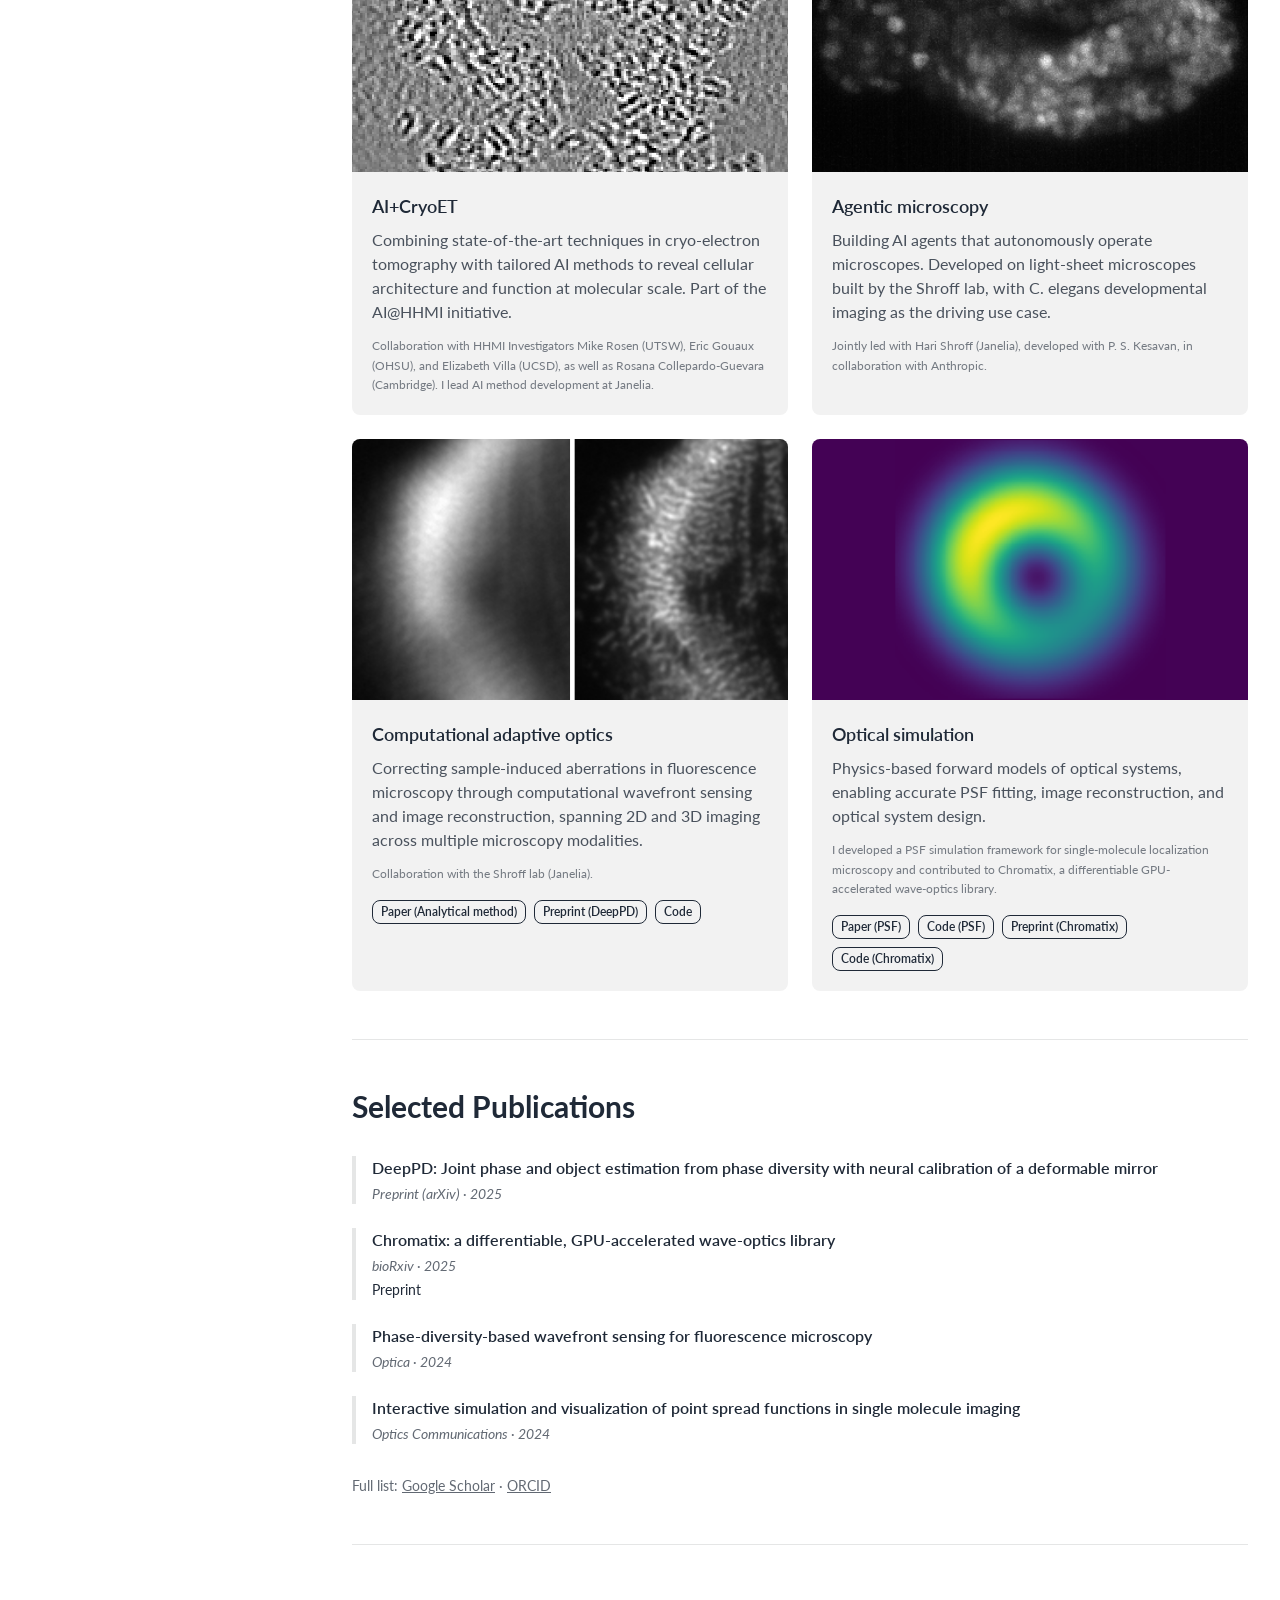
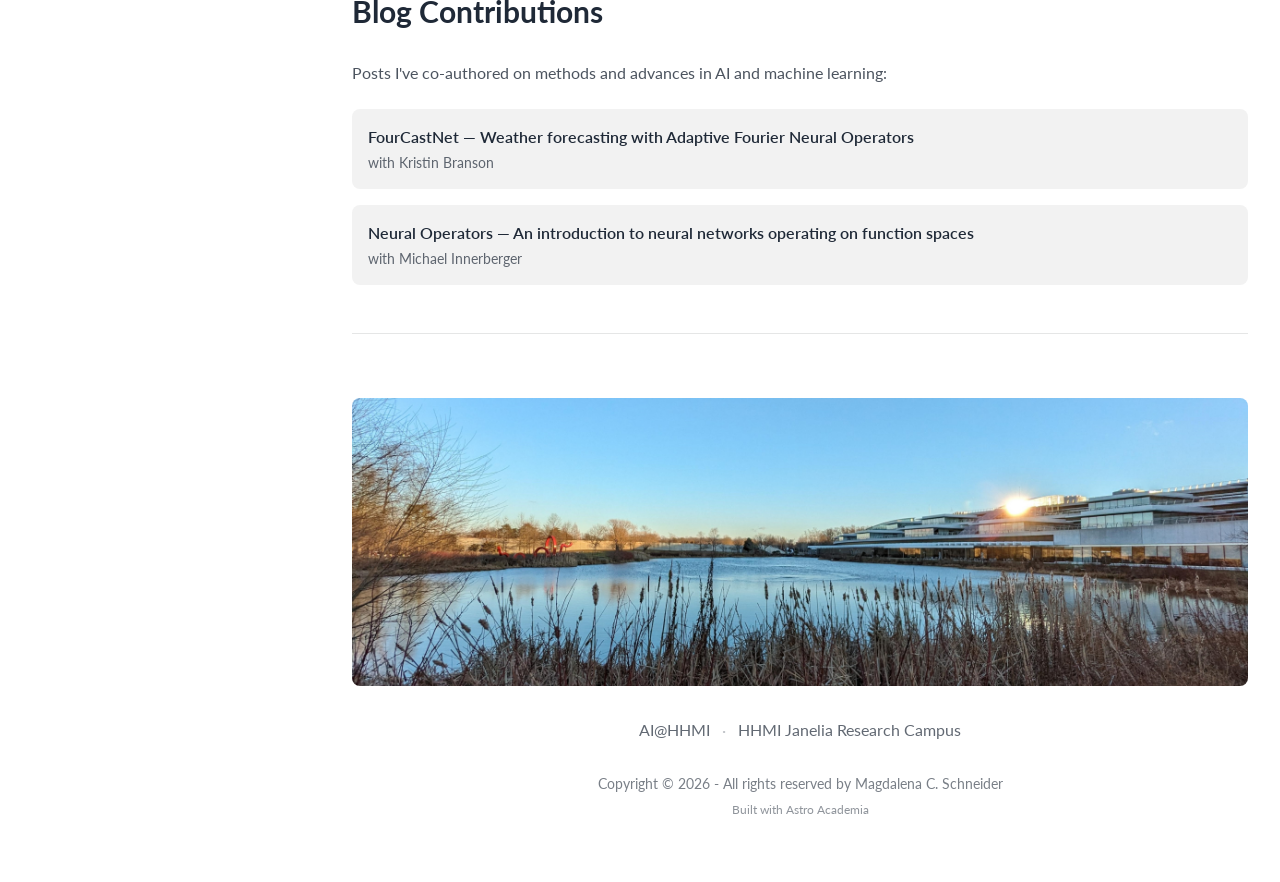
==== commit c2715261: "Switch to Astro site" ====
--- a/index.html
+++ b/index.html
@@ -1,180 +1,41 @@
-<!DOCTYPE HTML>
-<!--
-	Website Magdalena Schneider
-	html5up.net | @ajlkn
-	Free for personal and commercial use under the CCA 3.0 license (html5up.net/license)
--->
-<html>
-	<head>
-		<title>Website Magdalena Schneider</title>
-		<meta charset="utf-8" />
-		<meta name="viewport" content="width=device-width, initial-scale=1, user-scalable=no" />
-		<link rel="stylesheet" href="assets/css/main.css" />
-	</head>
-	<body class="is-preload">
+<!DOCTYPE html><html lang="en" data-astro-cid-sckkx6r4> <head><meta name="astro-view-transitions-enabled" content="true"><meta name="astro-view-transitions-fallback" content="animate"><script type="module" src="/_astro/ClientRouter.astro_astro_type_script_index_0_lang.CDGfc0hd.js"></script><meta charset="utf-8"><meta name="viewport" content="width=device-width,initial-scale=1"><link rel="icon" type="image/svg+xml" href="/favicon.svg"><!-- Fonts --><link rel="preconnect" href="https://fonts.googleapis.com"><link rel="preconnect" href="https://fonts.gstatic.com" crossorigin><link rel="stylesheet" href="https://fonts.googleapis.com/css2?family=Lato:ital,wght@0,400;0,700;1,400;1,700&family=Source+Code+Pro:wght@400;600&display=swap"><meta name="generator" content="Astro v5.18.1"><!-- Sitemap --><link rel="sitemap" href="/sitemap-index.xml"><!-- Canonical URL --><link rel="canonical" href="https://schneidermc.github.io/"><!-- Primary Meta Tags --><title>Magdalena C. Schneider</title><meta name="title" content="Magdalena C. Schneider"><meta name="description" content="Independent Machine Learning Researcher at AI@HHMI, HHMI Janelia Research Campus. Research at the intersection of machine learning, microscopy, and cell and tissue biology."><!-- Open Graph / Facebook --><meta property="og:type" content="website"><meta property="og:url" content="https://schneidermc.github.io/"><meta property="og:title" content="Magdalena C. Schneider"><meta property="og:description" content="Independent Machine Learning Researcher at AI@HHMI, HHMI Janelia Research Campus. Research at the intersection of machine learning, microscopy, and cell and tissue biology."><meta property="og:image" content="https://schneidermc.github.io/images/portrait_ms.png"><!-- Twitter --><meta property="twitter:card" content="summary_large_image"><meta property="twitter:url" content="https://schneidermc.github.io/"><meta property="twitter:title" content="Magdalena C. Schneider"><meta property="twitter:description" content="Independent Machine Learning Researcher at AI@HHMI, HHMI Janelia Research Campus. Research at the intersection of machine learning, microscopy, and cell and tissue biology."><meta property="twitter:image" content="https://schneidermc.github.io/images/portrait_ms.png"><!-- Theme selector scripts --><script>
+  // Get stored theme or default to light
+  const getStoredTheme = () => {
+    return localStorage.getItem('theme') || 'light';
+  }
 
-		<!-- Header -->
-			<section id="header">
-				<header>
-					<span class="image avatar"><img src="images/portrait_ms.png" alt="" /></span>
-					<h1 id="logo"><a href="#">Magdalena C. Schneider</a></h1>
-					<p>Machine Learning Researcher, AI@HHMI<br />
-					<a href="https://janelia.org">HHMI Janelia Research Campus</a></p>
-				</header>
-				<nav id="nav">
-					<ul>
-						<li><a href="#about" class="active">About</a></li>
-<li><a href="#research-interests">Research Interests</a></li>
-<li><a href="#projects">Projects</a></li>
-<li><a href="#publications">Publications</a></li>
-<li><a href="#blog-contributions">Blog Contributions</a></li>
+  // Apply theme immediately to prevent flash
+  const theme = getStoredTheme();
+  document.documentElement.setAttribute('data-theme', theme);
 
-					</ul>
-				</nav>
-				<footer>
-					<ul class="icons">
-						<li><a href="https://orcid.org/0000-0002-3771-8353" class="icon brands fa-orcid"><span class="label">Orcid</span></a></li>
-						<li><a href="https://scholar.google.com/citations?hl=en&user=q7RH08IAAAAJ" class="icon solid fa-graduation-cap"><span class="label">Google Scholar</span></a></li>
-						<li><a href="https://github.com/schneidermc" class="icon brands fa-github"><span class="label">Github</span></a></li>
-						<li><a href="mailto:schneiderm2@hhmi.org" class="icon solid fa-envelope"><span class="label">Email</span></a></li>
-					</ul>
-				</footer>
-			</section>
-
-		<!-- Wrapper -->
-			<div id="wrapper">
-
-				<!-- Main -->
-					<div id="main">
-						<!-- About -->
-<section id="about">
-<div class="image main" data-position="center">
-<img src="images/janelia.jpeg" alt="" />
-</div>
-<div class="container">
-<h3>About</h3>
-<p><strong>I’m an independent Machine Learning Researcher in the <a href="https://ai.hhmi.org">AI@HHMI</a> initiative at HHMI Janelia Research Campus, designing and building machine learning systems for scientific discovery.</strong></p>
-<p>With a multidisciplinary background in mathematics, computation, optics, and biophysics, I explore research questions at the intersection of machine learning, computer simulations, microscopy, and cell and tissue biology.
-Using computer simulations and machine learning tools, I aim to advance microscopy techniques and image analysis to gain insight into the workings of cells and tissues at the ultrastructure level.
-My interdisciplinary work has given me broad experience collaborating with computer scientists, theorists, and experimentalists.</p></div>
-</section>
-
-<!-- Research Interests -->
-<section id="research-interests">
-<div class="container">
-<h3>Research Interests</h3>
-<p>I am interested in the following research topics:</p>
-<ul class="feature-icons">
-    <li class="icon solid fa-laptop-code">Machine learning</li>
-    <li class="icon solid fa-cube">Simulations</li>
-    <li class="icon solid fa-vector-square">Neural representations</li>
-    <li class="icon solid fa-vector-square">Graph neural networks</li>
-    <li class="icon solid fa-microscope">Adaptive optics</li>
-    <li class="icon solid fa-microscope">Super-resolution imaging</li>
-    <!-- <li class="icon solid fa-cubes">Generative AI</li> -->
-    <!-- <li class="icon solid fa-vector-square">Neural operators</li> -->
-    <!-- <li class="icon solid fa-microscope">Cryo-ET</li>
-    <!-- <li class="icon solid fa-leaf">Morphogenesis</li> -->
-    <!-- <li class="icon solid fa-cubes">Spatial statistics</li> -->
-    <!-- <li><img src="icons/custom-icon1.svg"> Custom Topic 1</li> -->
-    <!-- <li><img src="icons/custom-icon2.svg"> Custom Topic 2</li> -->
-    <!-- Available icons: cube, cubes, vector-square, leaf, microscope, microchip -->
-</ul>
-</div>
-</section>
-
-<!-- Projects -->
-<section id="projects">
-<div class="container">
-<h3>Projects</h3>
-<p>Here is a short overview of some of my projects:</p>
-<div class="features">
-	<article>
-		<img src="images/phase-diversity.png" alt="" class="image" />
-		<div class="inner">
-			<b>Adaptive optics for fluorescence microscopy</b>
-			<p> Microscopy images are often distorted due to optical imperfections or inhomogeneities within sample. In collaboration with the
-			<a href="https://www.janelia.org/lab/shroff-lab">Shroff lab</a>, I work on enhancing wavefront sensing and image restoration using both classical and machine learning methods, with the aim of achieving optimal correction in real-time.<br>
-			Analytical method: <a href="https://doi.org/10.1364/OPTICA.518559" target="_self">[Paper]</a>
-			<a href="https://ossi.janelia.org/projects/phase-diversity" target="_self">[Code]</a>
-			<br>
-			DeepPD:
-			<a href="https://arxiv.org/abs/2504.14157" target="_self">[Preprint]</a>
-		</div>
-	</article>
-	<article>
-		<img src="images/fibsem-cryoet.png" alt="" class="image" />
-		<div class="inner">
-			<b>Leveraging complementary microscopy methods</b>
-			<p>Every microscopy technique involves trade-offs between spatial and temporal resolution, contrast, and sample preservation. I develop and apply machine learning tools for image translation and integration, leveraging the strengths of multiple methods to achieve a more comprehensive understanding of cellular ultrastructure.
-		</div>
-	</article>
-	<article>
-		<img src="images/psf-project.png" alt="" class="image" />
-		<div class="inner">
-			<b>Simulation of point-spread functions</b>
-			<p>Fluorescent molecules exhibit anisotropic emission that leads to intricate point-spread functions. We developed a simulation tool to accurately model these PSFs, which is crucial to achieve accurate and unbiased results in single-molecule localization techniques.<br>
-			<a href="https://doi.org/10.1016/j.optcom.2024.130463" target="_self">[Paper]</a>
-			<a href="https://github.com/schneidermc/psf-simulation-app" target="_self">[Code]</a>
-			</p>
-		</div>
-	</article>
-	<article>
-		<img src="images/gnns-with-bg.png" alt="" class="image" />
-		<div class="inner">
-			<b>Graph neural networks for understanding biological systems</b>
-			<p>Together with the
-			<a href="https://www.janelia.org/lab/saalfeld-lab">Saalfeld lab</a> at Janelia, we explore graph neural networks to learn the interaction rules between complex dynamical systems observed in biology.<br>
-			<a href=" 	
-https://doi.org/10.48550/arXiv.2407.19160" target="_self">[Preprint]</a>
-			</p>
-		</div>
-	</article>
-</div></div>
-</section>
-
-<!-- Publications -->
-<section id="publications">
-<div class="container">
-<h3>Publications</h3>
-<p>For a full list of publications please see my <a href="https://orcid.org/0000-0002-3771-8353">ORCID</a> or <a href="https://scholar.google.com/citations?hl=en&amp;user=q7RH08IAAAAJ">Google Scholar</a> page.</p></div>
-</section>
-
-<!-- Blog Contributions -->
-<section id="blog-contributions">
-<div class="container">
-<h3>Blog Contributions</h3>
-<p>I co-authored the following posts covering exciting, advanced topics in AI and machine learning research:</p>
-<ul>
-<li><a href="https://janelia-cvml.github.io/blog/posts/FourCastNet/">FourCastNet – Weather forecasting with Adaptive Fourier Neural Operators</a><br>
-(with Kristin Branson)</li>
-<li><a href="https://janelia-cvml.github.io/blog/posts/NeuralOperators/">Neural Operators – An Introduction to Neural Networks Operating on Function Spaces</a><br>
-(with Michael Innerberger)</li>
-</ul></div>
-</section>
-
-
-					</div>
-
-				<!-- Footer -->
-					<section id="footer">
-						<div class="container">
-							<ul class="copyright">
-								<li>&copy; Magdalena Schneider. All rights reserved.</li><li>Design: <a href="http://html5up.net">HTML5 UP</a></li>
-							</ul>
-						</div>
-					</section>
-
-			</div>
-
-		<!-- Scripts -->
-			<script src="assets/js/jquery.min.js"></script>
-			<script src="assets/js/jquery.scrollex.min.js"></script>
-			<script src="assets/js/jquery.scrolly.min.js"></script>
-			<script src="assets/js/browser.min.js"></script>
-			<script src="assets/js/breakpoints.min.js"></script>
-			<script src="assets/js/util.js"></script>
-			<script src="assets/js/main.js"></script>
-
-	</body>
-</html>+  // Re-apply theme after navigation
+  document.addEventListener('astro:after-swap', () => {
+    const currentTheme = getStoredTheme();
+    document.documentElement.setAttribute('data-theme', currentTheme);
+  });
+</script><script type="module">var l={exports:{}},u;function g(){return u||(u=1,(function(s,f){function r(){var o=document.querySelector("[data-toggle-theme]"),e=o?o.getAttribute("data-key"):null;(function(t=localStorage.getItem(e||"theme")){localStorage.getItem(e||"theme")&&(document.documentElement.setAttribute("data-theme",t),o&&[...document.querySelectorAll("[data-toggle-theme]")].forEach(a=>{a.classList.add(o.getAttribute("data-act-class"))}))})(),o&&[...document.querySelectorAll("[data-toggle-theme]")].forEach(t=>{t.addEventListener("click",function(){var a=t.getAttribute("data-toggle-theme");if(a){var c=a.split(",");document.documentElement.getAttribute("data-theme")==c[0]?c.length==1?(document.documentElement.removeAttribute("data-theme"),localStorage.removeItem(e||"theme")):(document.documentElement.setAttribute("data-theme",c[1]),localStorage.setItem(e||"theme",c[1])):(document.documentElement.setAttribute("data-theme",c[0]),localStorage.setItem(e||"theme",c[0]))}[...document.querySelectorAll("[data-toggle-theme]")].forEach(h=>{h.classList.toggle(this.getAttribute("data-act-class"))})})})}function m(){var o=document.querySelector("[data-set-theme='']"),e=o?o.getAttribute("data-key"):null;(function(t=localStorage.getItem(e||"theme")){if(t!=null&&t!="")if(localStorage.getItem(e||"theme")&&localStorage.getItem(e||"theme")!=""){document.documentElement.setAttribute("data-theme",t);var a=document.querySelector("[data-set-theme='"+t.toString()+"']");a&&([...document.querySelectorAll("[data-set-theme]")].forEach(c=>{c.classList.remove(c.getAttribute("data-act-class"))}),a.getAttribute("data-act-class")&&a.classList.add(a.getAttribute("data-act-class")))}else{var a=document.querySelector("[data-set-theme='']");a.getAttribute("data-act-class")&&a.classList.add(a.getAttribute("data-act-class"))}})(),[...document.querySelectorAll("[data-set-theme]")].forEach(t=>{t.addEventListener("click",function(){document.documentElement.setAttribute("data-theme",this.getAttribute("data-set-theme")),localStorage.setItem(e||"theme",document.documentElement.getAttribute("data-theme")),[...document.querySelectorAll("[data-set-theme]")].forEach(a=>{a.classList.remove(a.getAttribute("data-act-class"))}),t.getAttribute("data-act-class")&&t.classList.add(t.getAttribute("data-act-class"))})})}function n(){var o=document.querySelector("select[data-choose-theme]"),e=o?o.getAttribute("data-key"):null;(function(t=localStorage.getItem(e||"theme")){if(localStorage.getItem(e||"theme")){document.documentElement.setAttribute("data-theme",t);var a=document.querySelector("select[data-choose-theme] [value='"+t.toString()+"']");a&&[...document.querySelectorAll("select[data-choose-theme] [value='"+t.toString()+"']")].forEach(c=>{c.selected=!0})}})(),o&&[...document.querySelectorAll("select[data-choose-theme]")].forEach(t=>{t.addEventListener("change",function(){document.documentElement.setAttribute("data-theme",this.value),localStorage.setItem(e||"theme",document.documentElement.getAttribute("data-theme")),[...document.querySelectorAll("select[data-choose-theme] [value='"+localStorage.getItem(e||"theme")+"']")].forEach(a=>{a.selected=!0})})})}function i(o=!0){o===!0?document.addEventListener("DOMContentLoaded",function(e){r(),n(),m()}):(r(),n(),m())}s.exports={themeChange:i}})(l)),l.exports}var d=g();d.themeChange();document.addEventListener("astro:after-swap",()=>{d.themeChange(!1)});</script><link rel="stylesheet" href="/_astro/index.CpD3VORT.css"></head> <body data-astro-cid-sckkx6r4> <div class="bg-base-100 drawer lg:drawer-open " data-astro-cid-sckkx6r4> <input id="my-drawer" type="checkbox" class="drawer-toggle" data-astro-cid-sckkx6r4> <!-- Drawer content --> <div class="drawer-content bg-base-100" data-astro-cid-sckkx6r4> <div class="bg-base-100 z-50 text-base-content shadow-sm" data-astro-cid-sckkx6r4> <nav class="navbar" data-astro-cid-sckkx6r4> <div class="navbar-start" data-astro-cid-sckkx6r4>  <label for="my-drawer" class="btn btn-square btn-ghost lg:hidden" data-astro-cid-sckkx6r4> <!--
+Pass any SVG icon as children (recommended width/height : w-6 h-6 or size-6)
+By default, it's using your primary color for styling
+--><div class="w-12 h-12 inline-flex items-center justify-center rounded-xl bg-primary/20 text-primary">  <svg xmlns="http://www.w3.org/2000/svg" fill="none" viewBox="0 0 24 24" stroke-width="1.5" class="size-6 stroke-current" data-astro-cid-sckkx6r4> <path stroke-linecap="round" stroke-linejoin="round" d="M3.75 6.75h16.5M3.75 12h16.5m-16.5 5.25h16.5" data-astro-cid-sckkx6r4></path> </svg>  </div> </label> </div> <div class="navbar-center lg:hidden text-lg font-black" data-astro-cid-sckkx6r4> Independent Machine Learning Researcher Magdalena C. Schneider </div> <div class="navbar-end" data-astro-cid-sckkx6r4> <label class="swap swap-rotate btn btn-ghost btn-circle btn-sm" data-astro-transition-persist="astro-ucnox4ks-1"> <input type="checkbox" class="theme-controller" value="dark" data-choose-theme> <svg class="swap-off h-5 w-5" xmlns="http://www.w3.org/2000/svg" viewBox="0 0 24 24" fill="none" stroke="currentColor" stroke-width="2" stroke-linecap="round" stroke-linejoin="round"> <circle cx="12" cy="12" r="9"></circle> <path d="M12 3a9 9 0 0 1 0 18Z" fill="currentColor" stroke="none"></path> </svg> <svg class="swap-on h-5 w-5" xmlns="http://www.w3.org/2000/svg" viewBox="0 0 24 24" fill="none" stroke="currentColor" stroke-width="2" stroke-linecap="round" stroke-linejoin="round"> <circle cx="12" cy="12" r="9"></circle> <path d="M12 3a9 9 0 0 1 0 18Z" fill="currentColor" stroke="none"></path> </svg> </label> </div> </nav> </div> <main class="p-8 pt-10 lg:pt-16 lg:max-w-5xl max-w-full mx-auto min-h-screen flex flex-col justify-between" data-astro-cid-sckkx6r4> <!-- Page content --> <section id="about" class="py-12 border-b border-base-300">   <div class="flex flex-col lg:flex-row items-start gap-10"> <div class="flex-1"> <h1 class="text-4xl font-bold mb-2">
+Welcome, I'm <span class="text-brand">Magdalena</span> </h1> <p class="text-xl text-base-content/70 mb-6">
+AI@HHMI
+<span class="mx-2 text-base-content/40">|</span>
+AI × Science
+<span class="mx-2 text-base-content/40">|</span>
+AI × Imaging
+</p> <p class="text-lg leading-relaxed mb-6">
+I'm an independent Machine Learning Researcher in the  <a href="https://ai.hhmi.org" class="text-base-content hover:underline font-medium">AI@HHMI</a> 
+initiative at  <a href="https://janelia.org" class="text-base-content hover:underline font-medium">HHMI Janelia Research Campus</a>,
+				leading research projects in AI for Science at the intersection of machine learning, microscopy, physics, and cell biology — spanning AI methods for cryo-electron tomography, agentic AI for microscopy, and AI methods for adaptive optics. I work closely with experimentalists and computer scientists across fields.
+</p> <div class="max-w-md"> <div class="flex flex-wrap items-center gap-1"> <!-- Email (mailto assembled client-side to deter scrapers) --> <a href="#" data-ed="schneiderm2" data-eh="hhmi.org" class="email-link size-12 inline-flex items-center justify-center rounded-xl hover:bg-primary/20 transition-all duration-300" aria-label="Email"> <svg viewBox="0 0 512 512" class="size-6" fill="currentColor"><!--!Font Awesome Free 6.7.2 by @fontawesome - https://fontawesome.com License - https://fontawesome.com/license/free Copyright 2025 Fonticons, Inc.--><path d="M48 64C21.5 64 0 85.5 0 112c0 15.1 7.1 29.3 19.2 38.4L236.8 313.6c11.4 8.5 27 8.5 38.4 0L492.8 150.4c12.1-9.1 19.2-23.3 19.2-38.4c0-26.5-21.5-48-48-48L48 64zM0 176L0 384c0 35.3 28.7 64 64 64l384 0c35.3 0 64-28.7 64-64l0-208L294.4 339.2c-22.8 17.1-54 17.1-76.8 0L0 176z" /></svg> </a> <!-- GitHub --> <a href="https://github.com/schneidermc" target="_blank" class="size-12 inline-flex items-center justify-center rounded-xl hover:bg-primary/20 transition-all duration-300"> <svg viewBox="0 0 496 512" class="size-6" fill="currentColor"><!--!Font Awesome Free 6.7.2 by @fontawesome - https://fontawesome.com License - https://fontawesome.com/license/free Copyright 2025 Fonticons, Inc.--><path d="M165.9 397.4c0 2-2.3 3.6-5.2 3.6-3.3 .3-5.6-1.3-5.6-3.6 0-2 2.3-3.6 5.2-3.6 3-.3 5.6 1.3 5.6 3.6zm-31.1-4.5c-.7 2 1.3 4.3 4.3 4.9 2.6 1 5.6 0 6.2-2s-1.3-4.3-4.3-5.2c-2.6-.7-5.5 .3-6.2 2.3zm44.2-1.7c-2.9 .7-4.9 2.6-4.6 4.9 .3 2 2.9 3.3 5.9 2.6 2.9-.7 4.9-2.6 4.6-4.6-.3-1.9-3-3.2-5.9-2.9zM244.8 8C106.1 8 0 113.3 0 252c0 110.9 69.8 205.8 169.5 239.2 12.8 2.3 17.3-5.6 17.3-12.1 0-6.2-.3-40.4-.3-61.4 0 0-70 15-84.7-29.8 0 0-11.4-29.1-27.8-36.6 0 0-22.9-15.7 1.6-15.4 0 0 24.9 2 38.6 25.8 21.9 38.6 58.6 27.5 72.9 20.9 2.3-16 8.8-27.1 16-33.7-55.9-6.2-112.3-14.3-112.3-110.5 0-27.5 7.6-41.3 23.6-58.9-2.6-6.5-11.1-33.3 2.6-67.9 20.9-6.5 69 27 69 27 20-5.6 41.5-8.5 62.8-8.5s42.8 2.9 62.8 8.5c0 0 48.1-33.6 69-27 13.7 34.7 5.2 61.4 2.6 67.9 16 17.7 25.8 31.5 25.8 58.9 0 96.5-58.9 104.2-114.8 110.5 9.2 7.9 17 22.9 17 46.4 0 33.7-.3 75.4-.3 83.6 0 6.5 4.6 14.4 17.3 12.1C428.2 457.8 496 362.9 496 252 496 113.3 383.5 8 244.8 8zM97.2 352.9c-1.3 1-1 3.3 .7 5.2 1.6 1.6 3.9 2.3 5.2 1 1.3-1 1-3.3-.7-5.2-1.6-1.6-3.9-2.3-5.2-1zm-10.8-8.1c-.7 1.3 .3 2.9 2.3 3.9 1.6 1 3.6 .7 4.3-.7 .7-1.3-.3-2.9-2.3-3.9-2-.6-3.6-.3-4.3 .7zm32.4 35.6c-1.6 1.3-1 4.3 1.3 6.2 2.3 2.3 5.2 2.6 6.5 1 1.3-1.3 .7-4.3-1.3-6.2-2.2-2.3-5.2-2.6-6.5-1zm-11.4-14.7c-1.6 1-1.6 3.6 0 5.9 1.6 2.3 4.3 3.3 5.6 2.3 1.6-1.3 1.6-3.9 0-6.2-1.4-2.3-4-3.3-5.6-2z" /></svg> </a> <!-- GitLab -->  <!-- X -->  <!-- Bluesky -->  <!-- Linkedin --> <a href="https://www.linkedin.com/in/magdalena-c-schneider/" target="_blank" class="size-12 inline-flex items-center justify-center rounded-xl hover:bg-primary/20 transition-all duration-300"> <svg viewBox="0 0 448 512" class="size-6" fill="currentColor"><!--!Font Awesome Free 6.7.2 by @fontawesome - https://fontawesome.com License - https://fontawesome.com/license/free Copyright 2025 Fonticons, Inc.--><path d="M100.3 448H7.4V148.9h92.9zM53.8 108.1C24.1 108.1 0 83.5 0 53.8a53.8 53.8 0 0 1 107.6 0c0 29.7-24.1 54.3-53.8 54.3zM447.9 448h-92.7V302.4c0-34.7-.7-79.2-48.3-79.2-48.3 0-55.7 37.7-55.7 76.7V448h-92.8V148.9h89.1v40.8h1.3c12.4-23.5 42.7-48.3 87.9-48.3 94 0 111.3 61.9 111.3 142.3V448z" /></svg> </a> <!-- Google Scholar --> <a href="https://scholar.google.com/citations?hl=en&user=q7RH08IAAAAJ" target="_blank" class="size-12 inline-flex items-center justify-center rounded-xl hover:bg-primary/20 transition-all duration-300"> <svg viewBox="0 0 24 24" fill="none" stroke="currentColor" stroke-width="2" stroke-linecap="round" stroke-linejoin="round" class="size-6">
+  <path d="M22 10v6M2 10l10-5 10 5-10 5z" />
+  <path d="M6 12v5c3 3 9 3 12 0v-5" />
+</svg> </a> <!-- Inspire -->  <!-- arxiv -->  <!-- orcid --> <a href="https://orcid.org/0000-0002-3771-8353" target="_blank" class="size-12 inline-flex items-center justify-center rounded-xl hover:bg-primary/20 transition-all duration-300"> <svg viewBox="0 0 640 640" class="size-6" fill="currentColor"><!--!Font Awesome Free v7.0.0 by @fontawesome - https://fontawesome.com License - https://fontawesome.com/license/free Copyright 2025 Fonticons, Inc.--><path d="M358.7 252.2L312.8 252.2L312.8 406L360.3 406C427.9 406 443.4 354.7 443.4 329.1C443.4 287.5 416.9 252.2 358.7 252.2zM320 72C183 72 72 183 72 320C72 457 183 568 320 568C457 568 568 457 568 320C568 183 457 72 320 72zM239.2 432.8L209.4 432.8L209.4 225.3L239.2 225.3L239.2 432.8zM224.3 162.5C235.1 162.5 243.9 171.3 243.9 182.1C243.9 192.9 235.1 201.7 224.3 201.7C213.5 201.7 204.7 192.9 204.7 182.1C204.7 171.3 213.5 162.5 224.3 162.5zM364 433L283 433L283 225.3L363.6 225.3C440.3 225.3 474 280.1 474 329.2C474 382.5 432.3 433.1 364 433.1z" /></svg> </a> </div> <script type="module">function a(){document.querySelectorAll("a.email-link").forEach(e=>{const t=e.dataset.ed,s=e.dataset.eh;t&&s&&e.setAttribute("href",`mailto:${t}@${s}`)})}a();document.addEventListener("astro:after-swap",a);</script> </div> </div> <div class="shrink-0"> <img src="/images/portrait_ms.png" alt="Portrait of Magdalena C. Schneider" class="rounded-full size-56 lg:size-64 object-cover shadow-sm" width="512" height="512"> </div> </div>  </section><section id="news" class="py-12 border-b border-base-300"> <h2 class="text-3xl font-bold mb-8">News</h2> <ul class="space-y-4"> <li class="px-4 py-3 rounded-lg bg-base-200"> <div class="flex flex-col sm:flex-row sm:gap-5"> <div class="flex-1"> <div class="flex flex-col sm:flex-row sm:items-baseline sm:gap-4"> <time class="text-sm uppercase tracking-wide text-base-content/60 whitespace-nowrap"> Apr 2026 </time> <h3 class="text-lg font-semibold">  <a href="https://www.hhmi.org/news/how-ai-is-advancing-cryo-electron-tomography" class="link link-hover" target="_blank" rel="noopener"> How AI is advancing cryo-electron tomography </a> </h3> </div>  <p class="mt-1 text-base-content/80">HHMI feature on the AI+CryoET project of the AI@HHMI initiative — developing AI methods to solve challenges in cryo-electron tomography and resolve cellular architecture at molecular scale.</p>  </div> <div class="shrink-0 w-full sm:w-28 aspect-[4/3] sm:aspect-auto sm:self-stretch sm:max-h-24 rounded-md mt-3 sm:mt-0 order-first sm:order-last overflow-hidden flex items-center justify-center"> <img src="/images/news/ai-cryoet.jpg" alt="" loading="lazy" class="w-full h-full object-cover"> </div> </div> </li><li class="px-4 py-3 rounded-lg bg-base-200"> <div class="flex flex-col sm:flex-row sm:gap-5"> <div class="flex-1"> <div class="flex flex-col sm:flex-row sm:items-baseline sm:gap-4"> <time class="text-sm uppercase tracking-wide text-base-content/60 whitespace-nowrap"> Mar 2026 </time> <h3 class="text-lg font-semibold"> <span class="badge badge-sm bg-brand text-white border-brand mr-2 align-middle">Talk</span> <a href="https://www.embl.org/about/info/course-and-conference-office/events/ees26-02/#vf-tabs__section-programme" class="link link-hover" target="_blank" rel="noopener"> DeepPD: Joint sample and aberration reconstruction for light microscopy </a> </h3> </div> <p class="text-sm text-base-content/70 mt-1"> EMBL Symposium: AI and Biology · selected talk </p>   </div> <div class="shrink-0 w-full sm:w-28 aspect-[4/3] sm:aspect-auto sm:self-stretch sm:max-h-24 rounded-md mt-3 sm:mt-0 order-first sm:order-last overflow-hidden flex items-center justify-center"> <img src="/images/embl-talk-2026-03.jpeg" alt="" loading="lazy" class="w-full h-full object-cover"> </div> </div> </li><li class="px-4 py-3 rounded-lg bg-base-200"> <div class="flex flex-col sm:flex-row sm:gap-5"> <div class="flex-1"> <div class="flex flex-col sm:flex-row sm:items-baseline sm:gap-4"> <time class="text-sm uppercase tracking-wide text-base-content/60 whitespace-nowrap"> Feb 2026 </time> <h3 class="text-lg font-semibold">  <a href="https://www.anthropic.com/news/anthropic-partners-with-allen-institute-and-howard-hughes-medical-institute" class="link link-hover" target="_blank" rel="noopener"> Anthropic partners with the Allen Institute and HHMI </a> </h3> </div>  <p class="mt-1 text-base-content/80">Announcement of the AI@HHMI collaboration with Anthropic to develop specialized AI agents for scientific labs.</p>  </div> <div class="shrink-0 w-full sm:w-28 aspect-[4/3] sm:aspect-auto sm:self-stretch sm:max-h-24 rounded-md mt-3 sm:mt-0 order-first sm:order-last overflow-hidden flex items-center justify-center" style="background-color: #c46686"> <img src="/images/news/anthropic-janelia.svg" alt="" loading="lazy" class="w-full h-full object-contain p-2"> </div> </div> </li> </ul> </section><section id="research-interests" class="py-12 border-b border-base-300"> <h2 class="text-3xl font-bold mb-8">Research Interests</h2>  <ul class="grid grid-cols-1 sm:grid-cols-2 lg:grid-cols-4 gap-x-6 gap-y-4"> <li class="flex items-center gap-3"> <svg xmlns="http://www.w3.org/2000/svg" viewBox="0 0 24 24" fill="none" stroke="currentColor" stroke-width="1.75" stroke-linecap="round" stroke-linejoin="round" class="size-6 shrink-0 text-brand" aria-hidden="true"><path d="M2 12h20"/><path d="M12 2v20"/><path d="m20 16-4-4 4-4"/><path d="m4 8 4 4-4 4"/><path d="m16 4-4 4-4-4"/><path d="m8 20 4-4 4 4"/></svg> <span class="text-base-content">Cryo-electron tomography</span> </li><li class="flex items-center gap-3"> <svg xmlns="http://www.w3.org/2000/svg" viewBox="0 0 24 24" fill="none" stroke="currentColor" stroke-width="1.75" stroke-linecap="round" stroke-linejoin="round" class="size-6 shrink-0 text-brand" aria-hidden="true"><path d="M12 8V4H8"/><rect width="16" height="12" x="4" y="8" rx="2"/><path d="M2 14h2M20 14h2M15 13v2M9 13v2"/></svg> <span class="text-base-content">Agentic AI for microscopy</span> </li><li class="flex items-center gap-3"> <svg xmlns="http://www.w3.org/2000/svg" viewBox="0 0 24 24" fill="none" stroke="currentColor" stroke-width="1.75" stroke-linecap="round" stroke-linejoin="round" class="size-6 shrink-0 text-brand" aria-hidden="true"><path d="M6 18h8"/><path d="M3 22h18"/><path d="M14 22a7 7 0 1 0 0-14h-1"/><path d="M9 14h2"/><path d="M9 12a2 2 0 0 1-2-2V6h6v4a2 2 0 0 1-2 2Z"/><path d="M12 6V3a1 1 0 0 0-1-1H9a1 1 0 0 0-1 1v3"/></svg> <span class="text-base-content">Computational adaptive optics</span> </li><li class="flex items-center gap-3"> <svg xmlns="http://www.w3.org/2000/svg" viewBox="0 0 24 24" fill="none" stroke="currentColor" stroke-width="1.75" stroke-linecap="round" stroke-linejoin="round" class="size-6 shrink-0 text-brand" aria-hidden="true"><path d="M2 6c.6.5 1.2 1 2.5 1C7 7 7 5 9.5 5c2.6 0 2.4 2 5 2 2.5 0 2.5-2 5-2 1.3 0 1.9.5 2.5 1"/><path d="M2 12c.6.5 1.2 1 2.5 1 2.5 0 2.5-2 5-2 2.6 0 2.4 2 5 2 2.5 0 2.5-2 5-2 1.3 0 1.9.5 2.5 1"/><path d="M2 18c.6.5 1.2 1 2.5 1 2.5 0 2.5-2 5-2 2.6 0 2.4 2 5 2 2.5 0 2.5-2 5-2 1.3 0 1.9.5 2.5 1"/></svg> <span class="text-base-content">Physics-based simulations</span> </li><li class="flex items-center gap-3"> <svg xmlns="http://www.w3.org/2000/svg" viewBox="0 0 24 24" fill="none" stroke="currentColor" stroke-width="1.75" stroke-linecap="round" stroke-linejoin="round" class="size-6 shrink-0 text-brand" aria-hidden="true"><path d="M2 12c2-6 4-6 5 0s3 6 5 0 4-6 5 0 3 6 5 0"/></svg> <span class="text-base-content">Implicit neural representations</span> </li><li class="flex items-center gap-3"> <svg xmlns="http://www.w3.org/2000/svg" viewBox="0 0 24 24" fill="none" stroke="currentColor" stroke-width="1.75" stroke-linecap="round" stroke-linejoin="round" class="size-6 shrink-0 text-brand" aria-hidden="true"><path d="m12 3-1.912 5.813a2 2 0 0 1-1.275 1.275L3 12l5.813 1.912a2 2 0 0 1 1.275 1.275L12 21l1.912-5.813a2 2 0 0 1 1.275-1.275L21 12l-5.813-1.912a2 2 0 0 1-1.275-1.275z"/><path d="M5 3v4M3 5h4M19 17v4M17 19h4"/></svg> <span class="text-base-content">Generative models</span> </li><li class="flex items-center gap-3"> <svg xmlns="http://www.w3.org/2000/svg" viewBox="0 0 24 24" fill="none" stroke="currentColor" stroke-width="1.75" stroke-linecap="round" stroke-linejoin="round" class="size-6 shrink-0 text-brand" aria-hidden="true"><circle cx="5" cy="6" r="2"/><circle cx="5" cy="18" r="2"/><circle cx="12" cy="12" r="2"/><circle cx="19" cy="6" r="2"/><circle cx="19" cy="18" r="2"/><path d="M6.7 7 10.3 10.9"/><path d="M6.7 17 10.3 13.1"/><path d="M17.3 7 13.7 10.9"/><path d="M17.3 17 13.7 13.1"/><path d="M5 8 V16"/><path d="M19 8 V16"/></svg> <span class="text-base-content">Graph neural networks</span> </li><li class="flex items-center gap-3"> <svg xmlns="http://www.w3.org/2000/svg" viewBox="0 0 24 24" fill="none" stroke="currentColor" stroke-width="1.75" stroke-linecap="round" stroke-linejoin="round" class="size-6 shrink-0 text-brand" aria-hidden="true"><path d="M4 5 L20 5 L12 21 Z"/></svg> <span class="text-base-content">Differentiable physics</span> </li> </ul>  </section><section id="projects" class="py-12 border-b border-base-300"> <h2 class="text-3xl font-bold mb-8">Projects</h2>  <div class="grid grid-cols-1 md:grid-cols-2 gap-6"> <article class="flex flex-col rounded-lg bg-base-200 overflow-hidden"> <img src="/images/cryoet-sim.png" alt="AI+CryoET thumbnail" class="w-full aspect-[5/3] object-cover" loading="lazy"> <div class="p-5 flex-1 flex flex-col"> <h3 class="text-lg font-semibold mb-2">AI+CryoET</h3> <p class="text-base-content/80">Combining state-of-the-art techniques in cryo-electron tomography with tailored AI methods to reveal cellular architecture and function at molecular scale. Part of the AI@HHMI initiative.</p> <p class="text-xs text-base-content/60 mt-3 leading-relaxed">Collaboration with HHMI Investigators Mike Rosen (UTSW), Eric Gouaux (OHSU), and Elizabeth Villa (UCSD), as well as Rosana Collepardo-Guevara (Cambridge). I lead AI method development at Janelia.</p>  </div> </article><article class="flex flex-col rounded-lg bg-base-200 overflow-hidden"> <img src="/images/celegans-pretzel.png" alt="Agentic microscopy thumbnail" class="w-full aspect-[5/3] object-cover" loading="lazy"> <div class="p-5 flex-1 flex flex-col"> <h3 class="text-lg font-semibold mb-2">Agentic microscopy</h3> <p class="text-base-content/80">Building AI agents that autonomously operate microscopes. Developed on light-sheet microscopes built by the Shroff lab, with C. elegans developmental imaging as the driving use case.</p> <p class="text-xs text-base-content/60 mt-3 leading-relaxed">Jointly led with Hari Shroff (Janelia), developed with P. S. Kesavan, in collaboration with Anthropic.</p>  </div> </article><article class="flex flex-col rounded-lg bg-base-200 overflow-hidden"> <img src="/images/phase-diversity.png" alt="Computational adaptive optics thumbnail" class="w-full aspect-[5/3] object-cover" loading="lazy"> <div class="p-5 flex-1 flex flex-col"> <h3 class="text-lg font-semibold mb-2">Computational adaptive optics</h3> <p class="text-base-content/80">Correcting sample-induced aberrations in fluorescence microscopy through computational wavefront sensing and image reconstruction, spanning 2D and 3D imaging across multiple microscopy modalities.</p> <p class="text-xs text-base-content/60 mt-3 leading-relaxed">Collaboration with the Shroff lab (Janelia).</p> <div class="mt-4 flex flex-wrap gap-2"> <a href="https://doi.org/10.1364/OPTICA.518559" class="btn btn-xs btn-outline" target="_blank" rel="noopener"> Paper (Analytical method) </a><a href="https://arxiv.org/abs/2504.14157" class="btn btn-xs btn-outline" target="_blank" rel="noopener"> Preprint (DeepPD) </a><a href="https://ossi.janelia.org/projects/phase-diversity" class="btn btn-xs btn-outline" target="_blank" rel="noopener"> Code </a> </div> </div> </article><article class="flex flex-col rounded-lg bg-base-200 overflow-hidden"> <img src="/images/psf-project.png" alt="Optical simulation thumbnail" class="w-full aspect-[5/3] object-cover" loading="lazy"> <div class="p-5 flex-1 flex flex-col"> <h3 class="text-lg font-semibold mb-2">Optical simulation</h3> <p class="text-base-content/80">Physics-based forward models of optical systems, enabling accurate PSF fitting, image reconstruction, and optical system design.</p> <p class="text-xs text-base-content/60 mt-3 leading-relaxed">I developed a PSF simulation framework for single-molecule localization microscopy and contributed to Chromatix, a differentiable GPU-accelerated wave-optics library.</p> <div class="mt-4 flex flex-wrap gap-2"> <a href="https://doi.org/10.1016/j.optcom.2024.130463" class="btn btn-xs btn-outline" target="_blank" rel="noopener"> Paper (PSF) </a><a href="https://github.com/schneidermc/psf-simulation-app" class="btn btn-xs btn-outline" target="_blank" rel="noopener"> Code (PSF) </a><a href="https://www.biorxiv.org/content/10.1101/2025.04.29.651152v2" class="btn btn-xs btn-outline" target="_blank" rel="noopener"> Preprint (Chromatix) </a><a href="https://github.com/chromatix-team/chromatix" class="btn btn-xs btn-outline" target="_blank" rel="noopener"> Code (Chromatix) </a> </div> </div> </article> </div>  </section><section id="publications" class="py-12 border-b border-base-300"> <h2 class="text-3xl font-bold mb-8">Selected Publications</h2> <ol class="space-y-6 list-none pl-0"> <li class="border-l-4 pl-4 border-base-300"> <h3 class="text-base font-semibold"> <a href="https://doi.org/10.48550/arXiv.2504.14157" class="link link-hover" target="_blank" rel="noopener"> DeepPD: Joint phase and object estimation from phase diversity with neural calibration of a deformable mirror </a> </h3> <p class="text-sm mt-1"></p> <p class="text-sm text-base-content/70 italic mt-1"> Preprint (arXiv) · 2025 </p>  </li><li class="border-l-4 pl-4 border-base-300"> <h3 class="text-base font-semibold"> <a href="https://doi.org/10.1101/2025.04.29.651152" class="link link-hover" target="_blank" rel="noopener"> Chromatix: a differentiable, GPU-accelerated wave-optics library </a> </h3> <p class="text-sm mt-1"></p> <p class="text-sm text-base-content/70 italic mt-1"> bioRxiv · 2025 </p> <p class="text-sm mt-1">Preprint</p> </li><li class="border-l-4 pl-4 border-base-300"> <h3 class="text-base font-semibold"> <a href="https://doi.org/10.1364/OPTICA.518559" class="link link-hover" target="_blank" rel="noopener"> Phase-diversity-based wavefront sensing for fluorescence microscopy </a> </h3> <p class="text-sm mt-1"></p> <p class="text-sm text-base-content/70 italic mt-1"> Optica · 2024 </p>  </li><li class="border-l-4 pl-4 border-base-300"> <h3 class="text-base font-semibold"> <a href="https://doi.org/10.1016/j.optcom.2024.130463" class="link link-hover" target="_blank" rel="noopener"> Interactive simulation and visualization of point spread functions in single molecule imaging </a> </h3> <p class="text-sm mt-1"></p> <p class="text-sm text-base-content/70 italic mt-1"> Optics Communications · 2024 </p>  </li> </ol><p class="mt-8 text-sm text-base-content/70">
+Full list:  <a href="https://scholar.google.com/citations?hl=en&user=q7RH08IAAAAJ" class="link" target="_blank" rel="noopener">Google Scholar</a>  ·  <a href="https://orcid.org/0000-0002-3771-8353" class="link" target="_blank" rel="noopener">ORCID</a> </p>  </section><section id="blog-contributions" class="py-12 border-b border-base-300"> <h2 class="text-3xl font-bold mb-8">Blog Contributions</h2>  <p class="text-base-content/80 mb-6">
+Posts I've co-authored on methods and advances in AI and machine learning:
+</p> <ul class="space-y-4"> <li class="p-4 rounded-lg bg-base-200"> <a href="https://janelia-cvml.github.io/blog/posts/FourCastNet/" class="link link-hover font-semibold" target="_blank" rel="noopener"> FourCastNet — Weather forecasting with Adaptive Fourier Neural Operators </a> <p class="text-sm text-base-content/70 mt-1">with Kristin Branson</p> </li><li class="p-4 rounded-lg bg-base-200"> <a href="https://janelia-cvml.github.io/blog/posts/NeuralOperators/" class="link link-hover font-semibold" target="_blank" rel="noopener"> Neural Operators — An introduction to neural networks operating on function spaces </a> <p class="text-sm text-base-content/70 mt-1">with Michael Innerberger</p> </li> </ul>  </section><div class="mt-16"> <img src="/images/janelia.jpeg" alt="HHMI Janelia Research Campus" class="w-full h-56 md:h-72 object-cover rounded-lg" loading="lazy"> </div> <aside id="affiliations" class="mt-8 text-center text-base text-base-content/70"> <p> <a href="https://ai.hhmi.org" class="hover:underline">AI@HHMI</a> <span class="mx-2 text-base-content/30">·</span> <a href="https://janelia.org" class="hover:underline">HHMI Janelia Research Campus</a> </p> </aside> <footer class="footer footer-center bg-base-100 text-base-content px-4 pt-8 pb-8"> <aside> <p class="text-sm text-base-content/60">
+Copyright © 2026 - All rights reserved by Magdalena C. Schneider </p> <p class="text-xs text-base-content/50">
+Built with <a href="https://github.com/maiobarbero/astro_academia" class="link link-hover" target="_blank" rel="noopener">Astro Academia</a> </p> </aside> </footer> </main> </div> <!-- Drawer side --> <div class="drawer-side z-40" data-astro-cid-sckkx6r4> <label for="my-drawer" aria-label="close sidebar" class="drawer-overlay" data-astro-cid-sckkx6r4></label> <aside class="px-4 pt-4 h-screen w-[20rem] bg-base-200 text-base-content flex flex-col"> <div class="flex flex-col my-8 justify-between h-full"> <div> <div class="flex flex-col items-center text-center"> <img src="/images/portrait_ms.png" alt="Portrait of Magdalena C. Schneider" class="mask mask-circle size-36 object-cover" width="288" height="288"> <h1 class="text-lg font-black mt-6">Magdalena C. Schneider</h1> <p class="text-sm text-base-content/70 mt-1">Machine Learning Researcher, AI@HHMI</p> <p class="text-xs text-base-content/60 mt-1">HHMI Janelia Research Campus</p> </div> <div class="mx-4 mt-10"> <ul class="space-y-1"> <li> <a href="#about" class="block px-3 py-2 rounded-md text-base text-base-content/80 hover:bg-brand/10 hover:text-brand transition-colors">About</a> </li><li> <a href="#news" class="block px-3 py-2 rounded-md text-base text-base-content/80 hover:bg-brand/10 hover:text-brand transition-colors">News</a> </li><li> <a href="#research-interests" class="block px-3 py-2 rounded-md text-base text-base-content/80 hover:bg-brand/10 hover:text-brand transition-colors">Research Interests</a> </li><li> <a href="#projects" class="block px-3 py-2 rounded-md text-base text-base-content/80 hover:bg-brand/10 hover:text-brand transition-colors">Projects</a> </li><li> <a href="#publications" class="block px-3 py-2 rounded-md text-base text-base-content/80 hover:bg-brand/10 hover:text-brand transition-colors">Publications</a> </li><li> <a href="#blog-contributions" class="block px-3 py-2 rounded-md text-base text-base-content/80 hover:bg-brand/10 hover:text-brand transition-colors">Blog Contributions</a> </li> </ul> </div> </div> <div class="mx-4"> <div class="flex flex-wrap items-center gap-1"> <!-- Email (mailto assembled client-side to deter scrapers) --> <a href="#" data-ed="schneiderm2" data-eh="hhmi.org" class="email-link size-12 inline-flex items-center justify-center rounded-xl hover:bg-primary/20 transition-all duration-300" aria-label="Email"> <svg viewBox="0 0 512 512" class="size-6" fill="currentColor"><!--!Font Awesome Free 6.7.2 by @fontawesome - https://fontawesome.com License - https://fontawesome.com/license/free Copyright 2025 Fonticons, Inc.--><path d="M48 64C21.5 64 0 85.5 0 112c0 15.1 7.1 29.3 19.2 38.4L236.8 313.6c11.4 8.5 27 8.5 38.4 0L492.8 150.4c12.1-9.1 19.2-23.3 19.2-38.4c0-26.5-21.5-48-48-48L48 64zM0 176L0 384c0 35.3 28.7 64 64 64l384 0c35.3 0 64-28.7 64-64l0-208L294.4 339.2c-22.8 17.1-54 17.1-76.8 0L0 176z" /></svg> </a> <!-- GitHub --> <a href="https://github.com/schneidermc" target="_blank" class="size-12 inline-flex items-center justify-center rounded-xl hover:bg-primary/20 transition-all duration-300"> <svg viewBox="0 0 496 512" class="size-6" fill="currentColor"><!--!Font Awesome Free 6.7.2 by @fontawesome - https://fontawesome.com License - https://fontawesome.com/license/free Copyright 2025 Fonticons, Inc.--><path d="M165.9 397.4c0 2-2.3 3.6-5.2 3.6-3.3 .3-5.6-1.3-5.6-3.6 0-2 2.3-3.6 5.2-3.6 3-.3 5.6 1.3 5.6 3.6zm-31.1-4.5c-.7 2 1.3 4.3 4.3 4.9 2.6 1 5.6 0 6.2-2s-1.3-4.3-4.3-5.2c-2.6-.7-5.5 .3-6.2 2.3zm44.2-1.7c-2.9 .7-4.9 2.6-4.6 4.9 .3 2 2.9 3.3 5.9 2.6 2.9-.7 4.9-2.6 4.6-4.6-.3-1.9-3-3.2-5.9-2.9zM244.8 8C106.1 8 0 113.3 0 252c0 110.9 69.8 205.8 169.5 239.2 12.8 2.3 17.3-5.6 17.3-12.1 0-6.2-.3-40.4-.3-61.4 0 0-70 15-84.7-29.8 0 0-11.4-29.1-27.8-36.6 0 0-22.9-15.7 1.6-15.4 0 0 24.9 2 38.6 25.8 21.9 38.6 58.6 27.5 72.9 20.9 2.3-16 8.8-27.1 16-33.7-55.9-6.2-112.3-14.3-112.3-110.5 0-27.5 7.6-41.3 23.6-58.9-2.6-6.5-11.1-33.3 2.6-67.9 20.9-6.5 69 27 69 27 20-5.6 41.5-8.5 62.8-8.5s42.8 2.9 62.8 8.5c0 0 48.1-33.6 69-27 13.7 34.7 5.2 61.4 2.6 67.9 16 17.7 25.8 31.5 25.8 58.9 0 96.5-58.9 104.2-114.8 110.5 9.2 7.9 17 22.9 17 46.4 0 33.7-.3 75.4-.3 83.6 0 6.5 4.6 14.4 17.3 12.1C428.2 457.8 496 362.9 496 252 496 113.3 383.5 8 244.8 8zM97.2 352.9c-1.3 1-1 3.3 .7 5.2 1.6 1.6 3.9 2.3 5.2 1 1.3-1 1-3.3-.7-5.2-1.6-1.6-3.9-2.3-5.2-1zm-10.8-8.1c-.7 1.3 .3 2.9 2.3 3.9 1.6 1 3.6 .7 4.3-.7 .7-1.3-.3-2.9-2.3-3.9-2-.6-3.6-.3-4.3 .7zm32.4 35.6c-1.6 1.3-1 4.3 1.3 6.2 2.3 2.3 5.2 2.6 6.5 1 1.3-1.3 .7-4.3-1.3-6.2-2.2-2.3-5.2-2.6-6.5-1zm-11.4-14.7c-1.6 1-1.6 3.6 0 5.9 1.6 2.3 4.3 3.3 5.6 2.3 1.6-1.3 1.6-3.9 0-6.2-1.4-2.3-4-3.3-5.6-2z" /></svg> </a> <!-- GitLab -->  <!-- X -->  <!-- Bluesky -->  <!-- Linkedin --> <a href="https://www.linkedin.com/in/magdalena-c-schneider/" target="_blank" class="size-12 inline-flex items-center justify-center rounded-xl hover:bg-primary/20 transition-all duration-300"> <svg viewBox="0 0 448 512" class="size-6" fill="currentColor"><!--!Font Awesome Free 6.7.2 by @fontawesome - https://fontawesome.com License - https://fontawesome.com/license/free Copyright 2025 Fonticons, Inc.--><path d="M100.3 448H7.4V148.9h92.9zM53.8 108.1C24.1 108.1 0 83.5 0 53.8a53.8 53.8 0 0 1 107.6 0c0 29.7-24.1 54.3-53.8 54.3zM447.9 448h-92.7V302.4c0-34.7-.7-79.2-48.3-79.2-48.3 0-55.7 37.7-55.7 76.7V448h-92.8V148.9h89.1v40.8h1.3c12.4-23.5 42.7-48.3 87.9-48.3 94 0 111.3 61.9 111.3 142.3V448z" /></svg> </a> <!-- Google Scholar --> <a href="https://scholar.google.com/citations?hl=en&user=q7RH08IAAAAJ" target="_blank" class="size-12 inline-flex items-center justify-center rounded-xl hover:bg-primary/20 transition-all duration-300"> <svg viewBox="0 0 24 24" fill="none" stroke="currentColor" stroke-width="2" stroke-linecap="round" stroke-linejoin="round" class="size-6">
+  <path d="M22 10v6M2 10l10-5 10 5-10 5z" />
+  <path d="M6 12v5c3 3 9 3 12 0v-5" />
+</svg> </a> <!-- Inspire -->  <!-- arxiv -->  <!-- orcid --> <a href="https://orcid.org/0000-0002-3771-8353" target="_blank" class="size-12 inline-flex items-center justify-center rounded-xl hover:bg-primary/20 transition-all duration-300"> <svg viewBox="0 0 640 640" class="size-6" fill="currentColor"><!--!Font Awesome Free v7.0.0 by @fontawesome - https://fontawesome.com License - https://fontawesome.com/license/free Copyright 2025 Fonticons, Inc.--><path d="M358.7 252.2L312.8 252.2L312.8 406L360.3 406C427.9 406 443.4 354.7 443.4 329.1C443.4 287.5 416.9 252.2 358.7 252.2zM320 72C183 72 72 183 72 320C72 457 183 568 320 568C457 568 568 457 568 320C568 183 457 72 320 72zM239.2 432.8L209.4 432.8L209.4 225.3L239.2 225.3L239.2 432.8zM224.3 162.5C235.1 162.5 243.9 171.3 243.9 182.1C243.9 192.9 235.1 201.7 224.3 201.7C213.5 201.7 204.7 192.9 204.7 182.1C204.7 171.3 213.5 162.5 224.3 162.5zM364 433L283 433L283 225.3L363.6 225.3C440.3 225.3 474 280.1 474 329.2C474 382.5 432.3 433.1 364 433.1z" /></svg> </a> </div>  </div> </div> </aside> </div> </div> </body></html>
--- a/_astro/index.CpD3VORT.css
+++ b/_astro/index.CpD3VORT.css
@@ -0,0 +1 @@
+*,:before,:after{--tw-border-spacing-x: 0;--tw-border-spacing-y: 0;--tw-translate-x: 0;--tw-translate-y: 0;--tw-rotate: 0;--tw-skew-x: 0;--tw-skew-y: 0;--tw-scale-x: 1;--tw-scale-y: 1;--tw-pan-x: ;--tw-pan-y: ;--tw-pinch-zoom: ;--tw-scroll-snap-strictness: proximity;--tw-gradient-from-position: ;--tw-gradient-via-position: ;--tw-gradient-to-position: ;--tw-ordinal: ;--tw-slashed-zero: ;--tw-numeric-figure: ;--tw-numeric-spacing: ;--tw-numeric-fraction: ;--tw-ring-inset: ;--tw-ring-offset-width: 0px;--tw-ring-offset-color: #fff;--tw-ring-color: rgb(59 130 246 / .5);--tw-ring-offset-shadow: 0 0 #0000;--tw-ring-shadow: 0 0 #0000;--tw-shadow: 0 0 #0000;--tw-shadow-colored: 0 0 #0000;--tw-blur: ;--tw-brightness: ;--tw-contrast: ;--tw-grayscale: ;--tw-hue-rotate: ;--tw-invert: ;--tw-saturate: ;--tw-sepia: ;--tw-drop-shadow: ;--tw-backdrop-blur: ;--tw-backdrop-brightness: ;--tw-backdrop-contrast: ;--tw-backdrop-grayscale: ;--tw-backdrop-hue-rotate: ;--tw-backdrop-invert: ;--tw-backdrop-opacity: ;--tw-backdrop-saturate: ;--tw-backdrop-sepia: ;--tw-contain-size: ;--tw-contain-layout: ;--tw-contain-paint: ;--tw-contain-style: }::backdrop{--tw-border-spacing-x: 0;--tw-border-spacing-y: 0;--tw-translate-x: 0;--tw-translate-y: 0;--tw-rotate: 0;--tw-skew-x: 0;--tw-skew-y: 0;--tw-scale-x: 1;--tw-scale-y: 1;--tw-pan-x: ;--tw-pan-y: ;--tw-pinch-zoom: ;--tw-scroll-snap-strictness: proximity;--tw-gradient-from-position: ;--tw-gradient-via-position: ;--tw-gradient-to-position: ;--tw-ordinal: ;--tw-slashed-zero: ;--tw-numeric-figure: ;--tw-numeric-spacing: ;--tw-numeric-fraction: ;--tw-ring-inset: ;--tw-ring-offset-width: 0px;--tw-ring-offset-color: #fff;--tw-ring-color: rgb(59 130 246 / .5);--tw-ring-offset-shadow: 0 0 #0000;--tw-ring-shadow: 0 0 #0000;--tw-shadow: 0 0 #0000;--tw-shadow-colored: 0 0 #0000;--tw-blur: ;--tw-brightness: ;--tw-contrast: ;--tw-grayscale: ;--tw-hue-rotate: ;--tw-invert: ;--tw-saturate: ;--tw-sepia: ;--tw-drop-shadow: ;--tw-backdrop-blur: ;--tw-backdrop-brightness: ;--tw-backdrop-contrast: ;--tw-backdrop-grayscale: ;--tw-backdrop-hue-rotate: ;--tw-backdrop-invert: ;--tw-backdrop-opacity: ;--tw-backdrop-saturate: ;--tw-backdrop-sepia: ;--tw-contain-size: ;--tw-contain-layout: ;--tw-contain-paint: ;--tw-contain-style: }*,:before,:after{box-sizing:border-box;border-width:0;border-style:solid;border-color:#e5e7eb}:before,:after{--tw-content: ""}html,:host{line-height:1.5;-webkit-text-size-adjust:100%;-moz-tab-size:4;-o-tab-size:4;tab-size:4;font-family:Lato,system-ui,-apple-system,Segoe UI,Roboto,sans-serif;font-feature-settings:normal;font-variation-settings:normal;-webkit-tap-highlight-color:transparent}body{margin:0;line-height:inherit}hr{height:0;color:inherit;border-top-width:1px}abbr:where([title]){-webkit-text-decoration:underline dotted;text-decoration:underline dotted}h1,h2,h3,h4,h5,h6{font-size:inherit;font-weight:inherit}a{color:inherit;text-decoration:inherit}b,strong{font-weight:bolder}code,kbd,samp,pre{font-family:Source Code Pro,ui-monospace,SFMono-Regular,Menlo,monospace;font-feature-settings:normal;font-variation-settings:normal;font-size:1em}small{font-size:80%}sub,sup{font-size:75%;line-height:0;position:relative;vertical-align:baseline}sub{bottom:-.25em}sup{top:-.5em}table{text-indent:0;border-color:inherit;border-collapse:collapse}button,input,optgroup,select,textarea{font-family:inherit;font-feature-settings:inherit;font-variation-settings:inherit;font-size:100%;font-weight:inherit;line-height:inherit;letter-spacing:inherit;color:inherit;margin:0;padding:0}button,select{text-transform:none}button,input:where([type=button]),input:where([type=reset]),input:where([type=submit]){-webkit-appearance:button;background-color:transparent;background-image:none}:-moz-focusring{outline:auto}:-moz-ui-invalid{box-shadow:none}progress{vertical-align:baseline}::-webkit-inner-spin-button,::-webkit-outer-spin-button{height:auto}[type=search]{-webkit-appearance:textfield;outline-offset:-2px}::-webkit-search-decoration{-webkit-appearance:none}::-webkit-file-upload-button{-webkit-appearance:button;font:inherit}summary{display:list-item}blockquote,dl,dd,h1,h2,h3,h4,h5,h6,hr,figure,p,pre{margin:0}fieldset{margin:0;padding:0}legend{padding:0}ol,ul,menu{list-style:none;margin:0;padding:0}dialog{padding:0}textarea{resize:vertical}input::-moz-placeholder,textarea::-moz-placeholder{opacity:1;color:#9ca3af}input::placeholder,textarea::placeholder{opacity:1;color:#9ca3af}button,[role=button]{cursor:pointer}:disabled{cursor:default}img,svg,video,canvas,audio,iframe,embed,object{display:block;vertical-align:middle}img,video{max-width:100%;height:auto}[hidden]:where(:not([hidden=until-found])){display:none}:root,[data-theme]{background-color:var(--fallback-b1,oklch(var(--b1)/1));color:var(--fallback-bc,oklch(var(--bc)/1))}@supports not (color: oklch(0% 0 0)){:root{color-scheme:light;--fallback-p: #491eff;--fallback-pc: #d4dbff;--fallback-s: #ff41c7;--fallback-sc: #fff9fc;--fallback-a: #00cfbd;--fallback-ac: #00100d;--fallback-n: #2b3440;--fallback-nc: #d7dde4;--fallback-b1: #ffffff;--fallback-b2: #e5e6e6;--fallback-b3: #e5e6e6;--fallback-bc: #1f2937;--fallback-in: #00b3f0;--fallback-inc: #000000;--fallback-su: #00ca92;--fallback-suc: #000000;--fallback-wa: #ffc22d;--fallback-wac: #000000;--fallback-er: #ff6f70;--fallback-erc: #000000}@media(prefers-color-scheme:dark){:root{color-scheme:dark;--fallback-p: #7582ff;--fallback-pc: #050617;--fallback-s: #ff71cf;--fallback-sc: #190211;--fallback-a: #00c7b5;--fallback-ac: #000e0c;--fallback-n: #2a323c;--fallback-nc: #a6adbb;--fallback-b1: #1d232a;--fallback-b2: #191e24;--fallback-b3: #15191e;--fallback-bc: #a6adbb;--fallback-in: #00b3f0;--fallback-inc: #000000;--fallback-su: #00ca92;--fallback-suc: #000000;--fallback-wa: #ffc22d;--fallback-wac: #000000;--fallback-er: #ff6f70;--fallback-erc: #000000}}}html{-webkit-tap-highlight-color:transparent}*{scrollbar-color:color-mix(in oklch,currentColor 35%,transparent) transparent}*:hover{scrollbar-color:color-mix(in oklch,currentColor 60%,transparent) transparent}:root{color-scheme:light;--in: 72.06% .191 231.6;--su: 64.8% .15 160;--wa: 84.71% .199 83.87;--er: 71.76% .221 22.18;--pc: 89.824% .06192 275.75;--ac: 15.352% .0368 183.61;--inc: 0% 0 0;--suc: 0% 0 0;--wac: 0% 0 0;--erc: 0% 0 0;--rounded-box: 1rem;--rounded-btn: .5rem;--rounded-badge: 1.9rem;--animation-btn: .25s;--animation-input: .2s;--btn-focus-scale: .95;--border-btn: 1px;--tab-border: 1px;--tab-radius: .5rem;--p: 49.12% .3096 275.75;--s: 69.71% .329 342.55;--sc: 98.71% .0106 342.55;--a: 76.76% .184 183.61;--n: 32.1785% .02476 255.701624;--nc: 89.4994% .011585 252.096176;--b1: 100% 0 0;--b2: 96.1151% 0 0;--b3: 92.4169% .00108 197.137559;--bc: 27.8078% .029596 256.847952}@media(prefers-color-scheme:dark){:root{color-scheme:dark;--in: 72.06% .191 231.6;--su: 64.8% .15 160;--wa: 84.71% .199 83.87;--er: 71.76% .221 22.18;--pc: 13.138% .0392 275.75;--sc: 14.96% .052 342.55;--ac: 14.902% .0334 183.61;--inc: 0% 0 0;--suc: 0% 0 0;--wac: 0% 0 0;--erc: 0% 0 0;--rounded-box: 1rem;--rounded-btn: .5rem;--rounded-badge: 1.9rem;--animation-btn: .25s;--animation-input: .2s;--btn-focus-scale: .95;--border-btn: 1px;--tab-border: 1px;--tab-radius: .5rem;--p: 65.69% .196 275.75;--s: 74.8% .26 342.55;--a: 74.51% .167 183.61;--n: 31.3815% .021108 254.139175;--nc: 74.6477% .0216 264.435964;--b1: 25.3267% .015896 252.417568;--b2: 23.2607% .013807 253.100675;--b3: 21.1484% .01165 254.087939;--bc: 74.6477% .0216 264.435964}}[data-theme=light]{color-scheme:light;--in: 72.06% .191 231.6;--su: 64.8% .15 160;--wa: 84.71% .199 83.87;--er: 71.76% .221 22.18;--pc: 89.824% .06192 275.75;--ac: 15.352% .0368 183.61;--inc: 0% 0 0;--suc: 0% 0 0;--wac: 0% 0 0;--erc: 0% 0 0;--rounded-box: 1rem;--rounded-btn: .5rem;--rounded-badge: 1.9rem;--animation-btn: .25s;--animation-input: .2s;--btn-focus-scale: .95;--border-btn: 1px;--tab-border: 1px;--tab-radius: .5rem;--p: 49.12% .3096 275.75;--s: 69.71% .329 342.55;--sc: 98.71% .0106 342.55;--a: 76.76% .184 183.61;--n: 32.1785% .02476 255.701624;--nc: 89.4994% .011585 252.096176;--b1: 100% 0 0;--b2: 96.1151% 0 0;--b3: 92.4169% .00108 197.137559;--bc: 27.8078% .029596 256.847952}:root:has(input.theme-controller[value=light]:checked){color-scheme:light;--in: 72.06% .191 231.6;--su: 64.8% .15 160;--wa: 84.71% .199 83.87;--er: 71.76% .221 22.18;--pc: 89.824% .06192 275.75;--ac: 15.352% .0368 183.61;--inc: 0% 0 0;--suc: 0% 0 0;--wac: 0% 0 0;--erc: 0% 0 0;--rounded-box: 1rem;--rounded-btn: .5rem;--rounded-badge: 1.9rem;--animation-btn: .25s;--animation-input: .2s;--btn-focus-scale: .95;--border-btn: 1px;--tab-border: 1px;--tab-radius: .5rem;--p: 49.12% .3096 275.75;--s: 69.71% .329 342.55;--sc: 98.71% .0106 342.55;--a: 76.76% .184 183.61;--n: 32.1785% .02476 255.701624;--nc: 89.4994% .011585 252.096176;--b1: 100% 0 0;--b2: 96.1151% 0 0;--b3: 92.4169% .00108 197.137559;--bc: 27.8078% .029596 256.847952}[data-theme=dark]{color-scheme:dark;--in: 72.06% .191 231.6;--su: 64.8% .15 160;--wa: 84.71% .199 83.87;--er: 71.76% .221 22.18;--pc: 13.138% .0392 275.75;--sc: 14.96% .052 342.55;--ac: 14.902% .0334 183.61;--inc: 0% 0 0;--suc: 0% 0 0;--wac: 0% 0 0;--erc: 0% 0 0;--rounded-box: 1rem;--rounded-btn: .5rem;--rounded-badge: 1.9rem;--animation-btn: .25s;--animation-input: .2s;--btn-focus-scale: .95;--border-btn: 1px;--tab-border: 1px;--tab-radius: .5rem;--p: 65.69% .196 275.75;--s: 74.8% .26 342.55;--a: 74.51% .167 183.61;--n: 31.3815% .021108 254.139175;--nc: 74.6477% .0216 264.435964;--b1: 25.3267% .015896 252.417568;--b2: 23.2607% .013807 253.100675;--b3: 21.1484% .01165 254.087939;--bc: 74.6477% .0216 264.435964}:root:has(input.theme-controller[value=dark]:checked){color-scheme:dark;--in: 72.06% .191 231.6;--su: 64.8% .15 160;--wa: 84.71% .199 83.87;--er: 71.76% .221 22.18;--pc: 13.138% .0392 275.75;--sc: 14.96% .052 342.55;--ac: 14.902% .0334 183.61;--inc: 0% 0 0;--suc: 0% 0 0;--wac: 0% 0 0;--erc: 0% 0 0;--rounded-box: 1rem;--rounded-btn: .5rem;--rounded-badge: 1.9rem;--animation-btn: .25s;--animation-input: .2s;--btn-focus-scale: .95;--border-btn: 1px;--tab-border: 1px;--tab-radius: .5rem;--p: 65.69% .196 275.75;--s: 74.8% .26 342.55;--a: 74.51% .167 183.61;--n: 31.3815% .021108 254.139175;--nc: 74.6477% .0216 264.435964;--b1: 25.3267% .015896 252.417568;--b2: 23.2607% .013807 253.100675;--b3: 21.1484% .01165 254.087939;--bc: 74.6477% .0216 264.435964}[data-theme=cupcake]{color-scheme:light;--in: 72.06% .191 231.6;--su: 64.8% .15 160;--wa: 84.71% .199 83.87;--er: 71.76% .221 22.18;--pc: 15.2344% .017892 200.026556;--sc: 15.787% .020249 356.29965;--ac: 15.8762% .029206 78.618794;--nc: 84.7148% .013247 313.189598;--inc: 0% 0 0;--suc: 0% 0 0;--wac: 0% 0 0;--erc: 0% 0 0;--rounded-box: 1rem;--rounded-badge: 1.9rem;--animation-btn: .25s;--animation-input: .2s;--btn-focus-scale: .95;--border-btn: 1px;--p: 76.172% .089459 200.026556;--s: 78.9351% .101246 356.29965;--a: 79.3811% .146032 78.618794;--n: 23.5742% .066235 313.189598;--b1: 97.7882% .00418 56.375637;--b2: 93.9822% .007638 61.449292;--b3: 91.5861% .006811 53.440502;--bc: 23.5742% .066235 313.189598;--rounded-btn: 1.9rem;--tab-border: 2px;--tab-radius: .7rem}:root:has(input.theme-controller[value=cupcake]:checked){color-scheme:light;--in: 72.06% .191 231.6;--su: 64.8% .15 160;--wa: 84.71% .199 83.87;--er: 71.76% .221 22.18;--pc: 15.2344% .017892 200.026556;--sc: 15.787% .020249 356.29965;--ac: 15.8762% .029206 78.618794;--nc: 84.7148% .013247 313.189598;--inc: 0% 0 0;--suc: 0% 0 0;--wac: 0% 0 0;--erc: 0% 0 0;--rounded-box: 1rem;--rounded-badge: 1.9rem;--animation-btn: .25s;--animation-input: .2s;--btn-focus-scale: .95;--border-btn: 1px;--p: 76.172% .089459 200.026556;--s: 78.9351% .101246 356.29965;--a: 79.3811% .146032 78.618794;--n: 23.5742% .066235 313.189598;--b1: 97.7882% .00418 56.375637;--b2: 93.9822% .007638 61.449292;--b3: 91.5861% .006811 53.440502;--bc: 23.5742% .066235 313.189598;--rounded-btn: 1.9rem;--tab-border: 2px;--tab-radius: .7rem}[data-theme=bumblebee]{color-scheme:light;--b2: 93% 0 0;--b3: 86% 0 0;--in: 72.06% .191 231.6;--su: 64.8% .15 160;--wa: 84.71% .199 83.87;--er: 71.76% .221 22.18;--bc: 20% 0 0;--ac: 16.254% .0314 56.52;--nc: 82.55% .015 281.99;--inc: 0% 0 0;--suc: 0% 0 0;--wac: 0% 0 0;--erc: 0% 0 0;--rounded-box: 1rem;--rounded-btn: .5rem;--rounded-badge: 1.9rem;--animation-btn: .25s;--animation-input: .2s;--btn-focus-scale: .95;--border-btn: 1px;--tab-border: 1px;--tab-radius: .5rem;--p: 89.51% .2132 96.61;--pc: 38.92% .046 96.61;--s: 80.39% .194 70.76;--sc: 39.38% .068 70.76;--a: 81.27% .157 56.52;--n: 12.75% .075 281.99;--b1: 100% 0 0}:root:has(input.theme-controller[value=bumblebee]:checked){color-scheme:light;--b2: 93% 0 0;--b3: 86% 0 0;--in: 72.06% .191 231.6;--su: 64.8% .15 160;--wa: 84.71% .199 83.87;--er: 71.76% .221 22.18;--bc: 20% 0 0;--ac: 16.254% .0314 56.52;--nc: 82.55% .015 281.99;--inc: 0% 0 0;--suc: 0% 0 0;--wac: 0% 0 0;--erc: 0% 0 0;--rounded-box: 1rem;--rounded-btn: .5rem;--rounded-badge: 1.9rem;--animation-btn: .25s;--animation-input: .2s;--btn-focus-scale: .95;--border-btn: 1px;--tab-border: 1px;--tab-radius: .5rem;--p: 89.51% .2132 96.61;--pc: 38.92% .046 96.61;--s: 80.39% .194 70.76;--sc: 39.38% .068 70.76;--a: 81.27% .157 56.52;--n: 12.75% .075 281.99;--b1: 100% 0 0}[data-theme=emerald]{color-scheme:light;--b2: 93% 0 0;--b3: 86% 0 0;--in: 72.06% .191 231.6;--su: 64.8% .15 160;--wa: 84.71% .199 83.87;--er: 71.76% .221 22.18;--inc: 0% 0 0;--suc: 0% 0 0;--wac: 0% 0 0;--erc: 0% 0 0;--rounded-box: 1rem;--rounded-btn: .5rem;--rounded-badge: 1.9rem;--border-btn: 1px;--tab-border: 1px;--tab-radius: .5rem;--p: 76.6626% .135433 153.450024;--pc: 33.3872% .040618 162.240129;--s: 61.3028% .202368 261.294233;--sc: 100% 0 0;--a: 72.7725% .149783 33.200363;--ac: 0% 0 0;--n: 35.5192% .032071 262.988584;--nc: 98.4625% .001706 247.838921;--b1: 100% 0 0;--bc: 35.5192% .032071 262.988584;--animation-btn: 0;--animation-input: 0;--btn-focus-scale: 1}:root:has(input.theme-controller[value=emerald]:checked){color-scheme:light;--b2: 93% 0 0;--b3: 86% 0 0;--in: 72.06% .191 231.6;--su: 64.8% .15 160;--wa: 84.71% .199 83.87;--er: 71.76% .221 22.18;--inc: 0% 0 0;--suc: 0% 0 0;--wac: 0% 0 0;--erc: 0% 0 0;--rounded-box: 1rem;--rounded-btn: .5rem;--rounded-badge: 1.9rem;--border-btn: 1px;--tab-border: 1px;--tab-radius: .5rem;--p: 76.6626% .135433 153.450024;--pc: 33.3872% .040618 162.240129;--s: 61.3028% .202368 261.294233;--sc: 100% 0 0;--a: 72.7725% .149783 33.200363;--ac: 0% 0 0;--n: 35.5192% .032071 262.988584;--nc: 98.4625% .001706 247.838921;--b1: 100% 0 0;--bc: 35.5192% .032071 262.988584;--animation-btn: 0;--animation-input: 0;--btn-focus-scale: 1}[data-theme=corporate]{color-scheme:light;--b2: 93% 0 0;--b3: 86% 0 0;--in: 72.06% .191 231.6;--su: 64.8% .15 160;--wa: 84.71% .199 83.87;--er: 71.76% .221 22.18;--pc: 12.078% .0456 269.1;--sc: 13.0739% .010951 256.688055;--ac: 15.3934% .022799 163.57888;--inc: 0% 0 0;--suc: 0% 0 0;--wac: 0% 0 0;--erc: 0% 0 0;--border-btn: 1px;--tab-border: 1px;--p: 60.39% .228 269.1;--s: 65.3694% .054756 256.688055;--a: 76.9669% .113994 163.57888;--n: 22.3899% .031305 278.07229;--nc: 95.8796% .008588 247.915135;--b1: 100% 0 0;--bc: 22.3899% .031305 278.07229;--rounded-box: .25rem;--rounded-btn: .125rem;--rounded-badge: .125rem;--tab-radius: .25rem;--animation-btn: 0;--animation-input: 0;--btn-focus-scale: 1}:root:has(input.theme-controller[value=corporate]:checked){color-scheme:light;--b2: 93% 0 0;--b3: 86% 0 0;--in: 72.06% .191 231.6;--su: 64.8% .15 160;--wa: 84.71% .199 83.87;--er: 71.76% .221 22.18;--pc: 12.078% .0456 269.1;--sc: 13.0739% .010951 256.688055;--ac: 15.3934% .022799 163.57888;--inc: 0% 0 0;--suc: 0% 0 0;--wac: 0% 0 0;--erc: 0% 0 0;--border-btn: 1px;--tab-border: 1px;--p: 60.39% .228 269.1;--s: 65.3694% .054756 256.688055;--a: 76.9669% .113994 163.57888;--n: 22.3899% .031305 278.07229;--nc: 95.8796% .008588 247.915135;--b1: 100% 0 0;--bc: 22.3899% .031305 278.07229;--rounded-box: .25rem;--rounded-btn: .125rem;--rounded-badge: .125rem;--tab-radius: .25rem;--animation-btn: 0;--animation-input: 0;--btn-focus-scale: 1}[data-theme=synthwave]{color-scheme:dark;--b2: 20.2941% .076211 287.835609;--b3: 18.7665% .070475 287.835609;--pc: 14.4421% .031903 342.009383;--sc: 15.6543% .02362 227.382405;--ac: 17.608% .0412 93.72;--rounded-box: 1rem;--rounded-btn: .5rem;--rounded-badge: 1.9rem;--animation-btn: .25s;--animation-input: .2s;--btn-focus-scale: .95;--border-btn: 1px;--tab-border: 1px;--tab-radius: .5rem;--p: 72.2105% .159514 342.009383;--s: 78.2714% .118101 227.382405;--a: 88.04% .206 93.72;--n: 25.5554% .103537 286.507967;--nc: 97.9365% .00819 301.358346;--b1: 21.8216% .081948 287.835609;--bc: 97.9365% .00819 301.358346;--in: 76.5197% .12273 231.831603;--inc: 23.5017% .096418 290.329844;--su: 86.0572% .115038 178.624677;--suc: 23.5017% .096418 290.329844;--wa: 85.531% .122117 93.722227;--wac: 23.5017% .096418 290.329844;--er: 73.7005% .121339 32.639257;--erc: 23.5017% .096418 290.329844}:root:has(input.theme-controller[value=synthwave]:checked){color-scheme:dark;--b2: 20.2941% .076211 287.835609;--b3: 18.7665% .070475 287.835609;--pc: 14.4421% .031903 342.009383;--sc: 15.6543% .02362 227.382405;--ac: 17.608% .0412 93.72;--rounded-box: 1rem;--rounded-btn: .5rem;--rounded-badge: 1.9rem;--animation-btn: .25s;--animation-input: .2s;--btn-focus-scale: .95;--border-btn: 1px;--tab-border: 1px;--tab-radius: .5rem;--p: 72.2105% .159514 342.009383;--s: 78.2714% .118101 227.382405;--a: 88.04% .206 93.72;--n: 25.5554% .103537 286.507967;--nc: 97.9365% .00819 301.358346;--b1: 21.8216% .081948 287.835609;--bc: 97.9365% .00819 301.358346;--in: 76.5197% .12273 231.831603;--inc: 23.5017% .096418 290.329844;--su: 86.0572% .115038 178.624677;--suc: 23.5017% .096418 290.329844;--wa: 85.531% .122117 93.722227;--wac: 23.5017% .096418 290.329844;--er: 73.7005% .121339 32.639257;--erc: 23.5017% .096418 290.329844}[data-theme=retro]{color-scheme:light;--inc: 90.923% .043042 262.880917;--suc: 12.541% .033982 149.213788;--wac: 13.3168% .031484 58.31834;--erc: 13.144% .0398 27.33;--animation-btn: .25s;--animation-input: .2s;--btn-focus-scale: .95;--border-btn: 1px;--tab-border: 1px;--p: 76.8664% .104092 22.664655;--pc: 26.5104% .006243 .522862;--s: 80.7415% .052534 159.094608;--sc: 26.5104% .006243 .522862;--a: 70.3919% .125455 52.953428;--ac: 26.5104% .006243 .522862;--n: 28.4181% .009519 355.534017;--nc: 92.5604% .025113 89.217311;--b1: 91.6374% .034554 90.51575;--b2: 88.2722% .049418 91.774344;--b3: 84.133% .065952 90.856665;--bc: 26.5104% .006243 .522862;--in: 54.615% .215208 262.880917;--su: 62.7052% .169912 149.213788;--wa: 66.584% .157422 58.31834;--er: 65.72% .199 27.33;--rounded-box: .4rem;--rounded-btn: .4rem;--rounded-badge: .4rem;--tab-radius: .4rem}:root:has(input.theme-controller[value=retro]:checked){color-scheme:light;--inc: 90.923% .043042 262.880917;--suc: 12.541% .033982 149.213788;--wac: 13.3168% .031484 58.31834;--erc: 13.144% .0398 27.33;--animation-btn: .25s;--animation-input: .2s;--btn-focus-scale: .95;--border-btn: 1px;--tab-border: 1px;--p: 76.8664% .104092 22.664655;--pc: 26.5104% .006243 .522862;--s: 80.7415% .052534 159.094608;--sc: 26.5104% .006243 .522862;--a: 70.3919% .125455 52.953428;--ac: 26.5104% .006243 .522862;--n: 28.4181% .009519 355.534017;--nc: 92.5604% .025113 89.217311;--b1: 91.6374% .034554 90.51575;--b2: 88.2722% .049418 91.774344;--b3: 84.133% .065952 90.856665;--bc: 26.5104% .006243 .522862;--in: 54.615% .215208 262.880917;--su: 62.7052% .169912 149.213788;--wa: 66.584% .157422 58.31834;--er: 65.72% .199 27.33;--rounded-box: .4rem;--rounded-btn: .4rem;--rounded-badge: .4rem;--tab-radius: .4rem}[data-theme=cyberpunk]{color-scheme:light;--b2: 87.8943% .16647 104.32;--b3: 81.2786% .15394 104.32;--in: 72.06% .191 231.6;--su: 64.8% .15 160;--wa: 84.71% .199 83.87;--er: 71.76% .221 22.18;--bc: 18.902% .0358 104.32;--pc: 14.844% .0418 6.35;--sc: 16.666% .0368 204.72;--ac: 14.372% .04352 310.43;--inc: 0% 0 0;--suc: 0% 0 0;--wac: 0% 0 0;--erc: 0% 0 0;--animation-btn: .25s;--animation-input: .2s;--btn-focus-scale: .95;--border-btn: 1px;--tab-border: 1px;font-family:ui-monospace,SFMono-Regular,Menlo,Monaco,Consolas,Liberation Mono,Courier New,monospace;--p: 74.22% .209 6.35;--s: 83.33% .184 204.72;--a: 71.86% .2176 310.43;--n: 23.04% .065 269.31;--nc: 94.51% .179 104.32;--b1: 94.51% .179 104.32;--rounded-box: 0;--rounded-btn: 0;--rounded-badge: 0;--tab-radius: 0}:root:has(input.theme-controller[value=cyberpunk]:checked){color-scheme:light;--b2: 87.8943% .16647 104.32;--b3: 81.2786% .15394 104.32;--in: 72.06% .191 231.6;--su: 64.8% .15 160;--wa: 84.71% .199 83.87;--er: 71.76% .221 22.18;--bc: 18.902% .0358 104.32;--pc: 14.844% .0418 6.35;--sc: 16.666% .0368 204.72;--ac: 14.372% .04352 310.43;--inc: 0% 0 0;--suc: 0% 0 0;--wac: 0% 0 0;--erc: 0% 0 0;--animation-btn: .25s;--animation-input: .2s;--btn-focus-scale: .95;--border-btn: 1px;--tab-border: 1px;font-family:ui-monospace,SFMono-Regular,Menlo,Monaco,Consolas,Liberation Mono,Courier New,monospace;--p: 74.22% .209 6.35;--s: 83.33% .184 204.72;--a: 71.86% .2176 310.43;--n: 23.04% .065 269.31;--nc: 94.51% .179 104.32;--b1: 94.51% .179 104.32;--rounded-box: 0;--rounded-btn: 0;--rounded-badge: 0;--tab-radius: 0}[data-theme=valentine]{color-scheme:light;--b2: 88.0567% .024834 337.06289;--b3: 81.4288% .022964 337.06289;--pc: 13.7239% .030755 15.066527;--sc: 14.3942% .029258 293.189609;--ac: 14.2537% .014961 197.828857;--inc: 90.923% .043042 262.880917;--suc: 12.541% .033982 149.213788;--wac: 13.3168% .031484 58.31834;--erc: 14.614% .0414 27.33;--rounded-box: 1rem;--rounded-badge: 1.9rem;--animation-btn: .25s;--animation-input: .2s;--btn-focus-scale: .95;--border-btn: 1px;--tab-border: 1px;--p: 68.6197% .153774 15.066527;--s: 71.971% .14629 293.189609;--a: 71.2685% .074804 197.828857;--n: 54.6053% .143342 358.004839;--nc: 90.2701% .037202 336.955191;--b1: 94.6846% .026703 337.06289;--bc: 37.3085% .081131 4.606426;--in: 54.615% .215208 262.880917;--su: 62.7052% .169912 149.213788;--wa: 66.584% .157422 58.31834;--er: 73.07% .207 27.33;--rounded-btn: 1.9rem;--tab-radius: .7rem}:root:has(input.theme-controller[value=valentine]:checked){color-scheme:light;--b2: 88.0567% .024834 337.06289;--b3: 81.4288% .022964 337.06289;--pc: 13.7239% .030755 15.066527;--sc: 14.3942% .029258 293.189609;--ac: 14.2537% .014961 197.828857;--inc: 90.923% .043042 262.880917;--suc: 12.541% .033982 149.213788;--wac: 13.3168% .031484 58.31834;--erc: 14.614% .0414 27.33;--rounded-box: 1rem;--rounded-badge: 1.9rem;--animation-btn: .25s;--animation-input: .2s;--btn-focus-scale: .95;--border-btn: 1px;--tab-border: 1px;--p: 68.6197% .153774 15.066527;--s: 71.971% .14629 293.189609;--a: 71.2685% .074804 197.828857;--n: 54.6053% .143342 358.004839;--nc: 90.2701% .037202 336.955191;--b1: 94.6846% .026703 337.06289;--bc: 37.3085% .081131 4.606426;--in: 54.615% .215208 262.880917;--su: 62.7052% .169912 149.213788;--wa: 66.584% .157422 58.31834;--er: 73.07% .207 27.33;--rounded-btn: 1.9rem;--tab-radius: .7rem}[data-theme=halloween]{color-scheme:dark;--b2: 23.0416% 0 0;--b3: 21.3072% 0 0;--bc: 84.9552% 0 0;--sc: 89.196% .0496 305.03;--nc: 84.8742% .009322 65.681484;--inc: 90.923% .043042 262.880917;--suc: 12.541% .033982 149.213788;--wac: 13.3168% .031484 58.31834;--erc: 13.144% .0398 27.33;--rounded-box: 1rem;--rounded-btn: .5rem;--rounded-badge: 1.9rem;--animation-btn: .25s;--animation-input: .2s;--btn-focus-scale: .95;--border-btn: 1px;--tab-border: 1px;--tab-radius: .5rem;--p: 77.48% .204 60.62;--pc: 19.6935% .004671 196.779412;--s: 45.98% .248 305.03;--a: 64.8% .223 136.073479;--ac: 0% 0 0;--n: 24.371% .046608 65.681484;--b1: 24.7759% 0 0;--in: 54.615% .215208 262.880917;--su: 62.7052% .169912 149.213788;--wa: 66.584% .157422 58.31834;--er: 65.72% .199 27.33}:root:has(input.theme-controller[value=halloween]:checked){color-scheme:dark;--b2: 23.0416% 0 0;--b3: 21.3072% 0 0;--bc: 84.9552% 0 0;--sc: 89.196% .0496 305.03;--nc: 84.8742% .009322 65.681484;--inc: 90.923% .043042 262.880917;--suc: 12.541% .033982 149.213788;--wac: 13.3168% .031484 58.31834;--erc: 13.144% .0398 27.33;--rounded-box: 1rem;--rounded-btn: .5rem;--rounded-badge: 1.9rem;--animation-btn: .25s;--animation-input: .2s;--btn-focus-scale: .95;--border-btn: 1px;--tab-border: 1px;--tab-radius: .5rem;--p: 77.48% .204 60.62;--pc: 19.6935% .004671 196.779412;--s: 45.98% .248 305.03;--a: 64.8% .223 136.073479;--ac: 0% 0 0;--n: 24.371% .046608 65.681484;--b1: 24.7759% 0 0;--in: 54.615% .215208 262.880917;--su: 62.7052% .169912 149.213788;--wa: 66.584% .157422 58.31834;--er: 65.72% .199 27.33}[data-theme=garden]{color-scheme:light;--b2: 86.4453% .002011 17.197414;--b3: 79.9386% .00186 17.197414;--in: 72.06% .191 231.6;--su: 64.8% .15 160;--wa: 84.71% .199 83.87;--er: 71.76% .221 22.18;--sc: 89.699% .022197 355.095988;--ac: 11.2547% .010859 154.390187;--inc: 0% 0 0;--suc: 0% 0 0;--wac: 0% 0 0;--erc: 0% 0 0;--rounded-box: 1rem;--rounded-btn: .5rem;--rounded-badge: 1.9rem;--animation-btn: .25s;--animation-input: .2s;--btn-focus-scale: .95;--border-btn: 1px;--tab-border: 1px;--tab-radius: .5rem;--p: 62.45% .278 3.83636;--pc: 100% 0 0;--s: 48.4952% .110985 355.095988;--a: 56.2735% .054297 154.390187;--n: 24.1559% .049362 89.070594;--nc: 92.9519% .002163 17.197414;--b1: 92.9519% .002163 17.197414;--bc: 16.9617% .001664 17.32068}:root:has(input.theme-controller[value=garden]:checked){color-scheme:light;--b2: 86.4453% .002011 17.197414;--b3: 79.9386% .00186 17.197414;--in: 72.06% .191 231.6;--su: 64.8% .15 160;--wa: 84.71% .199 83.87;--er: 71.76% .221 22.18;--sc: 89.699% .022197 355.095988;--ac: 11.2547% .010859 154.390187;--inc: 0% 0 0;--suc: 0% 0 0;--wac: 0% 0 0;--erc: 0% 0 0;--rounded-box: 1rem;--rounded-btn: .5rem;--rounded-badge: 1.9rem;--animation-btn: .25s;--animation-input: .2s;--btn-focus-scale: .95;--border-btn: 1px;--tab-border: 1px;--tab-radius: .5rem;--p: 62.45% .278 3.83636;--pc: 100% 0 0;--s: 48.4952% .110985 355.095988;--a: 56.2735% .054297 154.390187;--n: 24.1559% .049362 89.070594;--nc: 92.9519% .002163 17.197414;--b1: 92.9519% .002163 17.197414;--bc: 16.9617% .001664 17.32068}[data-theme=forest]{color-scheme:dark;--b2: 17.522% .007709 17.911578;--b3: 16.2032% .007129 17.911578;--in: 72.06% .191 231.6;--su: 64.8% .15 160;--wa: 84.71% .199 83.87;--er: 71.76% .221 22.18;--bc: 83.7682% .001658 17.911578;--sc: 13.9553% .027077 168.327128;--ac: 14.1257% .02389 185.713193;--nc: 86.1397% .007806 171.364646;--inc: 0% 0 0;--suc: 0% 0 0;--wac: 0% 0 0;--erc: 0% 0 0;--rounded-box: 1rem;--rounded-badge: 1.9rem;--animation-btn: .25s;--animation-input: .2s;--btn-focus-scale: .95;--border-btn: 1px;--tab-border: 1px;--tab-radius: .5rem;--p: 68.6283% .185567 148.958922;--pc: 0% 0 0;--s: 69.7764% .135385 168.327128;--a: 70.6285% .119451 185.713193;--n: 30.6985% .039032 171.364646;--b1: 18.8409% .00829 17.911578;--rounded-btn: 1.9rem}:root:has(input.theme-controller[value=forest]:checked){color-scheme:dark;--b2: 17.522% .007709 17.911578;--b3: 16.2032% .007129 17.911578;--in: 72.06% .191 231.6;--su: 64.8% .15 160;--wa: 84.71% .199 83.87;--er: 71.76% .221 22.18;--bc: 83.7682% .001658 17.911578;--sc: 13.9553% .027077 168.327128;--ac: 14.1257% .02389 185.713193;--nc: 86.1397% .007806 171.364646;--inc: 0% 0 0;--suc: 0% 0 0;--wac: 0% 0 0;--erc: 0% 0 0;--rounded-box: 1rem;--rounded-badge: 1.9rem;--animation-btn: .25s;--animation-input: .2s;--btn-focus-scale: .95;--border-btn: 1px;--tab-border: 1px;--tab-radius: .5rem;--p: 68.6283% .185567 148.958922;--pc: 0% 0 0;--s: 69.7764% .135385 168.327128;--a: 70.6285% .119451 185.713193;--n: 30.6985% .039032 171.364646;--b1: 18.8409% .00829 17.911578;--rounded-btn: 1.9rem}[data-theme=aqua]{color-scheme:dark;--b2: 45.3464% .118611 261.181672;--b3: 41.9333% .109683 261.181672;--bc: 89.7519% .025508 261.181672;--sc: 12.1365% .02175 309.782946;--ac: 18.6854% .020445 94.555431;--nc: 12.2124% .023402 243.760661;--inc: 90.923% .043042 262.880917;--suc: 12.541% .033982 149.213788;--wac: 13.3168% .031484 58.31834;--erc: 14.79% .038 27.33;--rounded-box: 1rem;--rounded-btn: .5rem;--rounded-badge: 1.9rem;--animation-btn: .25s;--animation-input: .2s;--btn-focus-scale: .95;--border-btn: 1px;--tab-border: 1px;--tab-radius: .5rem;--p: 85.6617% .14498 198.6458;--pc: 40.1249% .068266 197.603872;--s: 60.6827% .108752 309.782946;--a: 93.4269% .102225 94.555431;--n: 61.0622% .117009 243.760661;--b1: 48.7596% .127539 261.181672;--in: 54.615% .215208 262.880917;--su: 62.7052% .169912 149.213788;--wa: 66.584% .157422 58.31834;--er: 73.95% .19 27.33}:root:has(input.theme-controller[value=aqua]:checked){color-scheme:dark;--b2: 45.3464% .118611 261.181672;--b3: 41.9333% .109683 261.181672;--bc: 89.7519% .025508 261.181672;--sc: 12.1365% .02175 309.782946;--ac: 18.6854% .020445 94.555431;--nc: 12.2124% .023402 243.760661;--inc: 90.923% .043042 262.880917;--suc: 12.541% .033982 149.213788;--wac: 13.3168% .031484 58.31834;--erc: 14.79% .038 27.33;--rounded-box: 1rem;--rounded-btn: .5rem;--rounded-badge: 1.9rem;--animation-btn: .25s;--animation-input: .2s;--btn-focus-scale: .95;--border-btn: 1px;--tab-border: 1px;--tab-radius: .5rem;--p: 85.6617% .14498 198.6458;--pc: 40.1249% .068266 197.603872;--s: 60.6827% .108752 309.782946;--a: 93.4269% .102225 94.555431;--n: 61.0622% .117009 243.760661;--b1: 48.7596% .127539 261.181672;--in: 54.615% .215208 262.880917;--su: 62.7052% .169912 149.213788;--wa: 66.584% .157422 58.31834;--er: 73.95% .19 27.33}[data-theme=lofi]{color-scheme:light;--inc: 15.908% .0206 205.9;--suc: 18.026% .0306 164.14;--wac: 17.674% .027 79.94;--erc: 15.732% .03 28.47;--border-btn: 1px;--tab-border: 1px;--p: 15.9066% 0 0;--pc: 100% 0 0;--s: 21.455% .001566 17.278957;--sc: 100% 0 0;--a: 26.8618% 0 0;--ac: 100% 0 0;--n: 0% 0 0;--nc: 100% 0 0;--b1: 100% 0 0;--b2: 96.1151% 0 0;--b3: 92.268% .001082 17.17934;--bc: 0% 0 0;--in: 79.54% .103 205.9;--su: 90.13% .153 164.14;--wa: 88.37% .135 79.94;--er: 78.66% .15 28.47;--rounded-box: .25rem;--rounded-btn: .125rem;--rounded-badge: .125rem;--tab-radius: .125rem;--animation-btn: 0;--animation-input: 0;--btn-focus-scale: 1}:root:has(input.theme-controller[value=lofi]:checked){color-scheme:light;--inc: 15.908% .0206 205.9;--suc: 18.026% .0306 164.14;--wac: 17.674% .027 79.94;--erc: 15.732% .03 28.47;--border-btn: 1px;--tab-border: 1px;--p: 15.9066% 0 0;--pc: 100% 0 0;--s: 21.455% .001566 17.278957;--sc: 100% 0 0;--a: 26.8618% 0 0;--ac: 100% 0 0;--n: 0% 0 0;--nc: 100% 0 0;--b1: 100% 0 0;--b2: 96.1151% 0 0;--b3: 92.268% .001082 17.17934;--bc: 0% 0 0;--in: 79.54% .103 205.9;--su: 90.13% .153 164.14;--wa: 88.37% .135 79.94;--er: 78.66% .15 28.47;--rounded-box: .25rem;--rounded-btn: .125rem;--rounded-badge: .125rem;--tab-radius: .125rem;--animation-btn: 0;--animation-input: 0;--btn-focus-scale: 1}[data-theme=pastel]{color-scheme:light;--in: 72.06% .191 231.6;--su: 64.8% .15 160;--wa: 84.71% .199 83.87;--er: 71.76% .221 22.18;--bc: 20% 0 0;--pc: 16.6166% .006979 316.8737;--sc: 17.6153% .009839 8.688364;--ac: 17.8419% .012056 170.923263;--nc: 14.2681% .014702 228.183906;--inc: 0% 0 0;--suc: 0% 0 0;--wac: 0% 0 0;--erc: 0% 0 0;--rounded-box: 1rem;--rounded-badge: 1.9rem;--animation-btn: .25s;--animation-input: .2s;--btn-focus-scale: .95;--border-btn: 1px;--tab-border: 1px;--p: 83.0828% .034896 316.8737;--s: 88.0763% .049197 8.688364;--a: 89.2096% .06028 170.923263;--n: 71.3406% .07351 228.183906;--b1: 100% 0 0;--b2: 98.4625% .001706 247.838921;--b3: 87.1681% .009339 258.338227;--rounded-btn: 1.9rem;--tab-radius: .7rem}:root:has(input.theme-controller[value=pastel]:checked){color-scheme:light;--in: 72.06% .191 231.6;--su: 64.8% .15 160;--wa: 84.71% .199 83.87;--er: 71.76% .221 22.18;--bc: 20% 0 0;--pc: 16.6166% .006979 316.8737;--sc: 17.6153% .009839 8.688364;--ac: 17.8419% .012056 170.923263;--nc: 14.2681% .014702 228.183906;--inc: 0% 0 0;--suc: 0% 0 0;--wac: 0% 0 0;--erc: 0% 0 0;--rounded-box: 1rem;--rounded-badge: 1.9rem;--animation-btn: .25s;--animation-input: .2s;--btn-focus-scale: .95;--border-btn: 1px;--tab-border: 1px;--p: 83.0828% .034896 316.8737;--s: 88.0763% .049197 8.688364;--a: 89.2096% .06028 170.923263;--n: 71.3406% .07351 228.183906;--b1: 100% 0 0;--b2: 98.4625% .001706 247.838921;--b3: 87.1681% .009339 258.338227;--rounded-btn: 1.9rem;--tab-radius: .7rem}[data-theme=fantasy]{color-scheme:light;--b2: 93% 0 0;--b3: 86% 0 0;--in: 72.06% .191 231.6;--su: 64.8% .15 160;--wa: 84.71% .199 83.87;--er: 71.76% .221 22.18;--pc: 87.49% .0378 325.02;--sc: 90.784% .0324 241.36;--ac: 15.196% .0408 56.72;--nc: 85.5616% .005919 256.847952;--inc: 0% 0 0;--suc: 0% 0 0;--wac: 0% 0 0;--erc: 0% 0 0;--rounded-box: 1rem;--rounded-btn: .5rem;--rounded-badge: 1.9rem;--animation-btn: .25s;--animation-input: .2s;--btn-focus-scale: .95;--border-btn: 1px;--tab-border: 1px;--tab-radius: .5rem;--p: 37.45% .189 325.02;--s: 53.92% .162 241.36;--a: 75.98% .204 56.72;--n: 27.8078% .029596 256.847952;--b1: 100% 0 0;--bc: 27.8078% .029596 256.847952}:root:has(input.theme-controller[value=fantasy]:checked){color-scheme:light;--b2: 93% 0 0;--b3: 86% 0 0;--in: 72.06% .191 231.6;--su: 64.8% .15 160;--wa: 84.71% .199 83.87;--er: 71.76% .221 22.18;--pc: 87.49% .0378 325.02;--sc: 90.784% .0324 241.36;--ac: 15.196% .0408 56.72;--nc: 85.5616% .005919 256.847952;--inc: 0% 0 0;--suc: 0% 0 0;--wac: 0% 0 0;--erc: 0% 0 0;--rounded-box: 1rem;--rounded-btn: .5rem;--rounded-badge: 1.9rem;--animation-btn: .25s;--animation-input: .2s;--btn-focus-scale: .95;--border-btn: 1px;--tab-border: 1px;--tab-radius: .5rem;--p: 37.45% .189 325.02;--s: 53.92% .162 241.36;--a: 75.98% .204 56.72;--n: 27.8078% .029596 256.847952;--b1: 100% 0 0;--bc: 27.8078% .029596 256.847952}[data-theme=wireframe]{color-scheme:light;--bc: 20% 0 0;--pc: 15.6521% 0 0;--sc: 15.6521% 0 0;--ac: 15.6521% 0 0;--nc: 18.8014% 0 0;--inc: 89.0403% .062643 264.052021;--suc: 90.395% .035372 142.495339;--wac: 14.1626% .019994 108.702381;--erc: 12.5591% .051537 29.233885;--animation-btn: .25s;--animation-input: .2s;--btn-focus-scale: .95;--border-btn: 1px;--tab-border: 1px;font-family:Chalkboard,comic sans ms,"sans-serif";--p: 78.2604% 0 0;--s: 78.2604% 0 0;--a: 78.2604% 0 0;--n: 94.007% 0 0;--b1: 100% 0 0;--b2: 94.9119% 0 0;--b3: 89.7547% 0 0;--in: 45.2014% .313214 264.052021;--su: 51.9752% .176858 142.495339;--wa: 70.8131% .099969 108.702381;--er: 62.7955% .257683 29.233885;--rounded-box: .2rem;--rounded-btn: .2rem;--rounded-badge: .2rem;--tab-radius: .2rem}:root:has(input.theme-controller[value=wireframe]:checked){color-scheme:light;--bc: 20% 0 0;--pc: 15.6521% 0 0;--sc: 15.6521% 0 0;--ac: 15.6521% 0 0;--nc: 18.8014% 0 0;--inc: 89.0403% .062643 264.052021;--suc: 90.395% .035372 142.495339;--wac: 14.1626% .019994 108.702381;--erc: 12.5591% .051537 29.233885;--animation-btn: .25s;--animation-input: .2s;--btn-focus-scale: .95;--border-btn: 1px;--tab-border: 1px;font-family:Chalkboard,comic sans ms,"sans-serif";--p: 78.2604% 0 0;--s: 78.2604% 0 0;--a: 78.2604% 0 0;--n: 94.007% 0 0;--b1: 100% 0 0;--b2: 94.9119% 0 0;--b3: 89.7547% 0 0;--in: 45.2014% .313214 264.052021;--su: 51.9752% .176858 142.495339;--wa: 70.8131% .099969 108.702381;--er: 62.7955% .257683 29.233885;--rounded-box: .2rem;--rounded-btn: .2rem;--rounded-badge: .2rem;--tab-radius: .2rem}[data-theme=black]{color-scheme:dark;--pc: 86.736% 0 0;--sc: 86.736% 0 0;--ac: 86.736% 0 0;--nc: 86.736% 0 0;--inc: 89.0403% .062643 264.052021;--suc: 90.395% .035372 142.495339;--wac: 19.3597% .042201 109.769232;--erc: 12.5591% .051537 29.233885;--border-btn: 1px;--tab-border: 1px;--p: 33.6799% 0 0;--s: 33.6799% 0 0;--a: 33.6799% 0 0;--b1: 0% 0 0;--b2: 19.1251% 0 0;--b3: 26.8618% 0 0;--bc: 87.6096% 0 0;--n: 33.6799% 0 0;--in: 45.2014% .313214 264.052021;--su: 51.9752% .176858 142.495339;--wa: 96.7983% .211006 109.769232;--er: 62.7955% .257683 29.233885;--rounded-box: 0;--rounded-btn: 0;--rounded-badge: 0;--animation-btn: 0;--animation-input: 0;--btn-focus-scale: 1;--tab-radius: 0}:root:has(input.theme-controller[value=black]:checked){color-scheme:dark;--pc: 86.736% 0 0;--sc: 86.736% 0 0;--ac: 86.736% 0 0;--nc: 86.736% 0 0;--inc: 89.0403% .062643 264.052021;--suc: 90.395% .035372 142.495339;--wac: 19.3597% .042201 109.769232;--erc: 12.5591% .051537 29.233885;--border-btn: 1px;--tab-border: 1px;--p: 33.6799% 0 0;--s: 33.6799% 0 0;--a: 33.6799% 0 0;--b1: 0% 0 0;--b2: 19.1251% 0 0;--b3: 26.8618% 0 0;--bc: 87.6096% 0 0;--n: 33.6799% 0 0;--in: 45.2014% .313214 264.052021;--su: 51.9752% .176858 142.495339;--wa: 96.7983% .211006 109.769232;--er: 62.7955% .257683 29.233885;--rounded-box: 0;--rounded-btn: 0;--rounded-badge: 0;--animation-btn: 0;--animation-input: 0;--btn-focus-scale: 1;--tab-radius: 0}[data-theme=luxury]{color-scheme:dark;--pc: 20% 0 0;--sc: 85.5163% .012821 261.069149;--ac: 87.3349% .010348 338.82597;--inc: 15.8122% .024356 237.133883;--suc: 15.6239% .038579 132.154381;--wac: 17.2255% .027305 102.89115;--erc: 14.3506% .035271 22.568916;--rounded-box: 1rem;--rounded-btn: .5rem;--rounded-badge: 1.9rem;--animation-btn: .25s;--animation-input: .2s;--btn-focus-scale: .95;--border-btn: 1px;--tab-border: 1px;--tab-radius: .5rem;--p: 100% 0 0;--s: 27.5815% .064106 261.069149;--a: 36.6744% .051741 338.82597;--n: 24.27% .057015 59.825019;--nc: 93.2033% .089631 90.861683;--b1: 14.0765% .004386 285.822869;--b2: 20.2191% .004211 308.22937;--b3: 29.8961% .003818 308.318612;--bc: 75.6879% .123666 76.890484;--in: 79.0612% .121778 237.133883;--su: 78.1197% .192894 132.154381;--wa: 86.1274% .136524 102.89115;--er: 71.7531% .176357 22.568916}:root:has(input.theme-controller[value=luxury]:checked){color-scheme:dark;--pc: 20% 0 0;--sc: 85.5163% .012821 261.069149;--ac: 87.3349% .010348 338.82597;--inc: 15.8122% .024356 237.133883;--suc: 15.6239% .038579 132.154381;--wac: 17.2255% .027305 102.89115;--erc: 14.3506% .035271 22.568916;--rounded-box: 1rem;--rounded-btn: .5rem;--rounded-badge: 1.9rem;--animation-btn: .25s;--animation-input: .2s;--btn-focus-scale: .95;--border-btn: 1px;--tab-border: 1px;--tab-radius: .5rem;--p: 100% 0 0;--s: 27.5815% .064106 261.069149;--a: 36.6744% .051741 338.82597;--n: 24.27% .057015 59.825019;--nc: 93.2033% .089631 90.861683;--b1: 14.0765% .004386 285.822869;--b2: 20.2191% .004211 308.22937;--b3: 29.8961% .003818 308.318612;--bc: 75.6879% .123666 76.890484;--in: 79.0612% .121778 237.133883;--su: 78.1197% .192894 132.154381;--wa: 86.1274% .136524 102.89115;--er: 71.7531% .176357 22.568916}[data-theme=dracula]{color-scheme:dark;--b2: 26.8053% .020556 277.508664;--b3: 24.7877% .019009 277.508664;--pc: 15.0922% .036614 346.812432;--sc: 14.8405% .029709 301.883095;--ac: 16.6785% .024826 66.558491;--nc: 87.8891% .006515 275.524078;--inc: 17.6526% .018676 212.846491;--suc: 17.4199% .043903 148.024881;--wac: 19.1068% .026849 112.757109;--erc: 13.6441% .041266 24.430965;--rounded-box: 1rem;--rounded-btn: .5rem;--rounded-badge: 1.9rem;--animation-btn: .25s;--animation-input: .2s;--btn-focus-scale: .95;--border-btn: 1px;--tab-border: 1px;--tab-radius: .5rem;--p: 75.4611% .18307 346.812432;--s: 74.2023% .148546 301.883095;--a: 83.3927% .124132 66.558491;--n: 39.4456% .032576 275.524078;--b1: 28.8229% .022103 277.508664;--bc: 97.7477% .007913 106.545019;--in: 88.263% .09338 212.846491;--su: 87.0995% .219516 148.024881;--wa: 95.5338% .134246 112.757109;--er: 68.2204% .206328 24.430965}:root:has(input.theme-controller[value=dracula]:checked){color-scheme:dark;--b2: 26.8053% .020556 277.508664;--b3: 24.7877% .019009 277.508664;--pc: 15.0922% .036614 346.812432;--sc: 14.8405% .029709 301.883095;--ac: 16.6785% .024826 66.558491;--nc: 87.8891% .006515 275.524078;--inc: 17.6526% .018676 212.846491;--suc: 17.4199% .043903 148.024881;--wac: 19.1068% .026849 112.757109;--erc: 13.6441% .041266 24.430965;--rounded-box: 1rem;--rounded-btn: .5rem;--rounded-badge: 1.9rem;--animation-btn: .25s;--animation-input: .2s;--btn-focus-scale: .95;--border-btn: 1px;--tab-border: 1px;--tab-radius: .5rem;--p: 75.4611% .18307 346.812432;--s: 74.2023% .148546 301.883095;--a: 83.3927% .124132 66.558491;--n: 39.4456% .032576 275.524078;--b1: 28.8229% .022103 277.508664;--bc: 97.7477% .007913 106.545019;--in: 88.263% .09338 212.846491;--su: 87.0995% .219516 148.024881;--wa: 95.5338% .134246 112.757109;--er: 68.2204% .206328 24.430965}[data-theme=cmyk]{color-scheme:light;--b2: 93% 0 0;--b3: 86% 0 0;--bc: 20% 0 0;--pc: 14.3544% .02666 239.443325;--sc: 12.8953% .040552 359.339283;--ac: 18.8458% .037948 105.306968;--nc: 84.3557% 0 0;--inc: 13.6952% .0189 217.284104;--suc: 89.3898% .032505 321.406278;--wac: 14.2473% .031969 52.023412;--erc: 12.4027% .041677 28.717543;--rounded-box: 1rem;--rounded-btn: .5rem;--rounded-badge: 1.9rem;--animation-btn: .25s;--animation-input: .2s;--btn-focus-scale: .95;--border-btn: 1px;--tab-border: 1px;--tab-radius: .5rem;--p: 71.7722% .133298 239.443325;--s: 64.4766% .202758 359.339283;--a: 94.2289% .189741 105.306968;--n: 21.7787% 0 0;--b1: 100% 0 0;--in: 68.4759% .094499 217.284104;--su: 46.949% .162524 321.406278;--wa: 71.2364% .159843 52.023412;--er: 62.0133% .208385 28.717543}:root:has(input.theme-controller[value=cmyk]:checked){color-scheme:light;--b2: 93% 0 0;--b3: 86% 0 0;--bc: 20% 0 0;--pc: 14.3544% .02666 239.443325;--sc: 12.8953% .040552 359.339283;--ac: 18.8458% .037948 105.306968;--nc: 84.3557% 0 0;--inc: 13.6952% .0189 217.284104;--suc: 89.3898% .032505 321.406278;--wac: 14.2473% .031969 52.023412;--erc: 12.4027% .041677 28.717543;--rounded-box: 1rem;--rounded-btn: .5rem;--rounded-badge: 1.9rem;--animation-btn: .25s;--animation-input: .2s;--btn-focus-scale: .95;--border-btn: 1px;--tab-border: 1px;--tab-radius: .5rem;--p: 71.7722% .133298 239.443325;--s: 64.4766% .202758 359.339283;--a: 94.2289% .189741 105.306968;--n: 21.7787% 0 0;--b1: 100% 0 0;--in: 68.4759% .094499 217.284104;--su: 46.949% .162524 321.406278;--wa: 71.2364% .159843 52.023412;--er: 62.0133% .208385 28.717543}[data-theme=autumn]{color-scheme:light;--b2: 89.1077% 0 0;--b3: 82.4006% 0 0;--bc: 19.1629% 0 0;--pc: 88.1446% .032232 17.530175;--sc: 12.3353% .033821 23.865865;--ac: 14.6851% .018999 60.729616;--nc: 90.8734% .007475 51.902819;--inc: 13.8449% .019596 207.284192;--suc: 12.199% .016032 174.616213;--wac: 14.0163% .032982 56.844303;--erc: 90.614% .0482 24.16;--rounded-box: 1rem;--rounded-btn: .5rem;--rounded-badge: 1.9rem;--animation-btn: .25s;--animation-input: .2s;--btn-focus-scale: .95;--border-btn: 1px;--tab-border: 1px;--tab-radius: .5rem;--p: 40.7232% .16116 17.530175;--s: 61.6763% .169105 23.865865;--a: 73.4253% .094994 60.729616;--n: 54.3672% .037374 51.902819;--b1: 95.8147% 0 0;--in: 69.2245% .097979 207.284192;--su: 60.9951% .080159 174.616213;--wa: 70.0817% .164909 56.844303;--er: 53.07% .241 24.16}:root:has(input.theme-controller[value=autumn]:checked){color-scheme:light;--b2: 89.1077% 0 0;--b3: 82.4006% 0 0;--bc: 19.1629% 0 0;--pc: 88.1446% .032232 17.530175;--sc: 12.3353% .033821 23.865865;--ac: 14.6851% .018999 60.729616;--nc: 90.8734% .007475 51.902819;--inc: 13.8449% .019596 207.284192;--suc: 12.199% .016032 174.616213;--wac: 14.0163% .032982 56.844303;--erc: 90.614% .0482 24.16;--rounded-box: 1rem;--rounded-btn: .5rem;--rounded-badge: 1.9rem;--animation-btn: .25s;--animation-input: .2s;--btn-focus-scale: .95;--border-btn: 1px;--tab-border: 1px;--tab-radius: .5rem;--p: 40.7232% .16116 17.530175;--s: 61.6763% .169105 23.865865;--a: 73.4253% .094994 60.729616;--n: 54.3672% .037374 51.902819;--b1: 95.8147% 0 0;--in: 69.2245% .097979 207.284192;--su: 60.9951% .080159 174.616213;--wa: 70.0817% .164909 56.844303;--er: 53.07% .241 24.16}[data-theme=business]{color-scheme:dark;--b2: 22.6487% 0 0;--b3: 20.944% 0 0;--bc: 84.8707% 0 0;--pc: 88.3407% .019811 251.473931;--sc: 12.8185% .005481 229.389418;--ac: 13.4542% .033545 35.791525;--nc: 85.4882% .00265 253.041249;--inc: 12.5233% .028702 240.033697;--suc: 14.0454% .018919 156.59611;--wac: 15.4965% .023141 81.519177;--erc: 90.3221% .029356 29.674507;--animation-btn: .25s;--animation-input: .2s;--btn-focus-scale: .95;--border-btn: 1px;--tab-border: 1px;--tab-radius: .5rem;--p: 41.7036% .099057 251.473931;--s: 64.0924% .027405 229.389418;--a: 67.271% .167726 35.791525;--n: 27.441% .01325 253.041249;--b1: 24.3535% 0 0;--in: 62.6163% .143511 240.033697;--su: 70.2268% .094594 156.59611;--wa: 77.4824% .115704 81.519177;--er: 51.6105% .14678 29.674507;--rounded-box: .25rem;--rounded-btn: .125rem;--rounded-badge: .125rem}:root:has(input.theme-controller[value=business]:checked){color-scheme:dark;--b2: 22.6487% 0 0;--b3: 20.944% 0 0;--bc: 84.8707% 0 0;--pc: 88.3407% .019811 251.473931;--sc: 12.8185% .005481 229.389418;--ac: 13.4542% .033545 35.791525;--nc: 85.4882% .00265 253.041249;--inc: 12.5233% .028702 240.033697;--suc: 14.0454% .018919 156.59611;--wac: 15.4965% .023141 81.519177;--erc: 90.3221% .029356 29.674507;--animation-btn: .25s;--animation-input: .2s;--btn-focus-scale: .95;--border-btn: 1px;--tab-border: 1px;--tab-radius: .5rem;--p: 41.7036% .099057 251.473931;--s: 64.0924% .027405 229.389418;--a: 67.271% .167726 35.791525;--n: 27.441% .01325 253.041249;--b1: 24.3535% 0 0;--in: 62.6163% .143511 240.033697;--su: 70.2268% .094594 156.59611;--wa: 77.4824% .115704 81.519177;--er: 51.6105% .14678 29.674507;--rounded-box: .25rem;--rounded-btn: .125rem;--rounded-badge: .125rem}[data-theme=acid]{color-scheme:light;--b2: 91.6146% 0 0;--b3: 84.7189% 0 0;--bc: 19.7021% 0 0;--pc: 14.38% .0714 330.759573;--sc: 14.674% .0448 48.250878;--ac: 18.556% .0528 122.962951;--nc: 84.262% .0256 278.68;--inc: 12.144% .0454 252.05;--suc: 17.144% .0532 158.53;--wac: 18.202% .0424 100.5;--erc: 12.968% .0586 29.349188;--animation-btn: .25s;--animation-input: .2s;--btn-focus-scale: .95;--border-btn: 1px;--tab-border: 1px;--p: 71.9% .357 330.759573;--s: 73.37% .224 48.250878;--a: 92.78% .264 122.962951;--n: 21.31% .128 278.68;--b1: 98.5104% 0 0;--in: 60.72% .227 252.05;--su: 85.72% .266 158.53;--wa: 91.01% .212 100.5;--er: 64.84% .293 29.349188;--rounded-box: 1.25rem;--rounded-btn: 1rem;--rounded-badge: 1rem;--tab-radius: .7rem}:root:has(input.theme-controller[value=acid]:checked){color-scheme:light;--b2: 91.6146% 0 0;--b3: 84.7189% 0 0;--bc: 19.7021% 0 0;--pc: 14.38% .0714 330.759573;--sc: 14.674% .0448 48.250878;--ac: 18.556% .0528 122.962951;--nc: 84.262% .0256 278.68;--inc: 12.144% .0454 252.05;--suc: 17.144% .0532 158.53;--wac: 18.202% .0424 100.5;--erc: 12.968% .0586 29.349188;--animation-btn: .25s;--animation-input: .2s;--btn-focus-scale: .95;--border-btn: 1px;--tab-border: 1px;--p: 71.9% .357 330.759573;--s: 73.37% .224 48.250878;--a: 92.78% .264 122.962951;--n: 21.31% .128 278.68;--b1: 98.5104% 0 0;--in: 60.72% .227 252.05;--su: 85.72% .266 158.53;--wa: 91.01% .212 100.5;--er: 64.84% .293 29.349188;--rounded-box: 1.25rem;--rounded-btn: 1rem;--rounded-badge: 1rem;--tab-radius: .7rem}[data-theme=lemonade]{color-scheme:light;--b2: 91.8003% .0186 123.72;--b3: 84.8906% .0172 123.72;--bc: 19.742% .004 123.72;--pc: 11.784% .0398 134.6;--sc: 15.55% .0392 111.09;--ac: 17.078% .0402 100.73;--nc: 86.196% .015 108.6;--inc: 17.238% .0094 224.14;--suc: 17.238% .0094 157.85;--wac: 17.238% .0094 102.15;--erc: 17.238% .0094 25.85;--rounded-box: 1rem;--rounded-btn: .5rem;--rounded-badge: 1.9rem;--animation-btn: .25s;--animation-input: .2s;--btn-focus-scale: .95;--border-btn: 1px;--tab-border: 1px;--tab-radius: .5rem;--p: 58.92% .199 134.6;--s: 77.75% .196 111.09;--a: 85.39% .201 100.73;--n: 30.98% .075 108.6;--b1: 98.71% .02 123.72;--in: 86.19% .047 224.14;--su: 86.19% .047 157.85;--wa: 86.19% .047 102.15;--er: 86.19% .047 25.85}:root:has(input.theme-controller[value=lemonade]:checked){color-scheme:light;--b2: 91.8003% .0186 123.72;--b3: 84.8906% .0172 123.72;--bc: 19.742% .004 123.72;--pc: 11.784% .0398 134.6;--sc: 15.55% .0392 111.09;--ac: 17.078% .0402 100.73;--nc: 86.196% .015 108.6;--inc: 17.238% .0094 224.14;--suc: 17.238% .0094 157.85;--wac: 17.238% .0094 102.15;--erc: 17.238% .0094 25.85;--rounded-box: 1rem;--rounded-btn: .5rem;--rounded-badge: 1.9rem;--animation-btn: .25s;--animation-input: .2s;--btn-focus-scale: .95;--border-btn: 1px;--tab-border: 1px;--tab-radius: .5rem;--p: 58.92% .199 134.6;--s: 77.75% .196 111.09;--a: 85.39% .201 100.73;--n: 30.98% .075 108.6;--b1: 98.71% .02 123.72;--in: 86.19% .047 224.14;--su: 86.19% .047 157.85;--wa: 86.19% .047 102.15;--er: 86.19% .047 25.85}[data-theme=night]{color-scheme:dark;--b2: 19.3144% .037037 265.754874;--b3: 17.8606% .034249 265.754874;--bc: 84.1536% .007965 265.754874;--pc: 15.0703% .027798 232.66148;--sc: 13.6023% .031661 276.934902;--ac: 14.4721% .035244 350.048739;--nc: 85.5899% .00737 260.030984;--suc: 15.6904% .026506 181.911977;--wac: 16.6486% .027912 82.95003;--erc: 14.3572% .034051 13.11834;--rounded-box: 1rem;--rounded-btn: .5rem;--rounded-badge: 1.9rem;--animation-btn: .25s;--animation-input: .2s;--btn-focus-scale: .95;--border-btn: 1px;--tab-border: 1px;--tab-radius: .5rem;--p: 75.3513% .138989 232.66148;--s: 68.0113% .158303 276.934902;--a: 72.3603% .176218 350.048739;--n: 27.9495% .036848 260.030984;--b1: 20.7682% .039824 265.754874;--in: 68.4553% .148062 237.25135;--inc: 0% 0 0;--su: 78.452% .132529 181.911977;--wa: 83.2428% .139558 82.95003;--er: 71.7858% .170255 13.11834}:root:has(input.theme-controller[value=night]:checked){color-scheme:dark;--b2: 19.3144% .037037 265.754874;--b3: 17.8606% .034249 265.754874;--bc: 84.1536% .007965 265.754874;--pc: 15.0703% .027798 232.66148;--sc: 13.6023% .031661 276.934902;--ac: 14.4721% .035244 350.048739;--nc: 85.5899% .00737 260.030984;--suc: 15.6904% .026506 181.911977;--wac: 16.6486% .027912 82.95003;--erc: 14.3572% .034051 13.11834;--rounded-box: 1rem;--rounded-btn: .5rem;--rounded-badge: 1.9rem;--animation-btn: .25s;--animation-input: .2s;--btn-focus-scale: .95;--border-btn: 1px;--tab-border: 1px;--tab-radius: .5rem;--p: 75.3513% .138989 232.66148;--s: 68.0113% .158303 276.934902;--a: 72.3603% .176218 350.048739;--n: 27.9495% .036848 260.030984;--b1: 20.7682% .039824 265.754874;--in: 68.4553% .148062 237.25135;--inc: 0% 0 0;--su: 78.452% .132529 181.911977;--wa: 83.2428% .139558 82.95003;--er: 71.7858% .170255 13.11834}[data-theme=coffee]{color-scheme:dark;--b2: 20.1585% .021457 329.708637;--b3: 18.6412% .019842 329.708637;--pc: 14.3993% .024765 62.756393;--sc: 86.893% .00597 199.19444;--ac: 88.5243% .014881 224.389184;--nc: 83.3022% .003149 326.261446;--inc: 15.898% .012774 184.558367;--suc: 14.9445% .014491 131.116276;--wac: 17.6301% .028162 87.722413;--erc: 15.4637% .025644 31.871922;--rounded-box: 1rem;--rounded-btn: .5rem;--rounded-badge: 1.9rem;--animation-btn: .25s;--animation-input: .2s;--btn-focus-scale: .95;--border-btn: 1px;--tab-border: 1px;--tab-radius: .5rem;--p: 71.9967% .123825 62.756393;--s: 34.465% .029849 199.19444;--a: 42.6213% .074405 224.389184;--n: 16.5109% .015743 326.261446;--b1: 21.6758% .023072 329.708637;--bc: 72.3547% .092794 79.129387;--in: 79.4902% .063869 184.558367;--su: 74.7224% .072456 131.116276;--wa: 88.1503% .140812 87.722413;--er: 77.3187% .12822 31.871922}:root:has(input.theme-controller[value=coffee]:checked){color-scheme:dark;--b2: 20.1585% .021457 329.708637;--b3: 18.6412% .019842 329.708637;--pc: 14.3993% .024765 62.756393;--sc: 86.893% .00597 199.19444;--ac: 88.5243% .014881 224.389184;--nc: 83.3022% .003149 326.261446;--inc: 15.898% .012774 184.558367;--suc: 14.9445% .014491 131.116276;--wac: 17.6301% .028162 87.722413;--erc: 15.4637% .025644 31.871922;--rounded-box: 1rem;--rounded-btn: .5rem;--rounded-badge: 1.9rem;--animation-btn: .25s;--animation-input: .2s;--btn-focus-scale: .95;--border-btn: 1px;--tab-border: 1px;--tab-radius: .5rem;--p: 71.9967% .123825 62.756393;--s: 34.465% .029849 199.19444;--a: 42.6213% .074405 224.389184;--n: 16.5109% .015743 326.261446;--b1: 21.6758% .023072 329.708637;--bc: 72.3547% .092794 79.129387;--in: 79.4902% .063869 184.558367;--su: 74.7224% .072456 131.116276;--wa: 88.1503% .140812 87.722413;--er: 77.3187% .12822 31.871922}[data-theme=winter]{color-scheme:light;--pc: 91.372% .051 257.57;--sc: 88.5103% .03222 282.339433;--ac: 11.988% .038303 335.171434;--nc: 83.9233% .012704 257.651965;--inc: 17.6255% .017178 214.515264;--suc: 16.0988% .015404 197.823719;--wac: 17.8345% .009167 71.47031;--erc: 14.6185% .022037 20.076293;--rounded-box: 1rem;--rounded-btn: .5rem;--rounded-badge: 1.9rem;--animation-btn: .25s;--animation-input: .2s;--btn-focus-scale: .95;--border-btn: 1px;--tab-border: 1px;--tab-radius: .5rem;--p: 56.86% .255 257.57;--s: 42.5516% .161098 282.339433;--a: 59.9398% .191515 335.171434;--n: 19.6166% .063518 257.651965;--b1: 100% 0 0;--b2: 97.4663% .011947 259.822565;--b3: 93.2686% .016223 262.751375;--bc: 41.8869% .053885 255.824911;--in: 88.1275% .085888 214.515264;--su: 80.4941% .077019 197.823719;--wa: 89.1725% .045833 71.47031;--er: 73.0926% .110185 20.076293}:root:has(input.theme-controller[value=winter]:checked){color-scheme:light;--pc: 91.372% .051 257.57;--sc: 88.5103% .03222 282.339433;--ac: 11.988% .038303 335.171434;--nc: 83.9233% .012704 257.651965;--inc: 17.6255% .017178 214.515264;--suc: 16.0988% .015404 197.823719;--wac: 17.8345% .009167 71.47031;--erc: 14.6185% .022037 20.076293;--rounded-box: 1rem;--rounded-btn: .5rem;--rounded-badge: 1.9rem;--animation-btn: .25s;--animation-input: .2s;--btn-focus-scale: .95;--border-btn: 1px;--tab-border: 1px;--tab-radius: .5rem;--p: 56.86% .255 257.57;--s: 42.5516% .161098 282.339433;--a: 59.9398% .191515 335.171434;--n: 19.6166% .063518 257.651965;--b1: 100% 0 0;--b2: 97.4663% .011947 259.822565;--b3: 93.2686% .016223 262.751375;--bc: 41.8869% .053885 255.824911;--in: 88.1275% .085888 214.515264;--su: 80.4941% .077019 197.823719;--wa: 89.1725% .045833 71.47031;--er: 73.0926% .110185 20.076293}[data-theme=dim]{color-scheme:dark;--pc: 17.2267% .028331 139.549991;--sc: 14.6752% .033181 35.353059;--ac: 14.8459% .026728 311.37924;--inc: 17.2157% .028409 206.182959;--suc: 17.2343% .028437 166.534048;--wac: 17.2327% .028447 94.818679;--erc: 16.4838% .019914 33.756357;--rounded-box: 1rem;--rounded-btn: .5rem;--rounded-badge: 1.9rem;--animation-btn: .25s;--animation-input: .2s;--btn-focus-scale: .95;--border-btn: 1px;--tab-border: 1px;--tab-radius: .5rem;--p: 86.1335% .141656 139.549991;--s: 73.3759% .165904 35.353059;--a: 74.2296% .133641 311.37924;--n: 24.7311% .020483 264.094728;--nc: 82.9011% .031335 222.959324;--b1: 30.8577% .023243 264.149498;--b2: 28.0368% .01983 264.182074;--b3: 26.3469% .018403 262.177739;--bc: 82.9011% .031335 222.959324;--in: 86.0785% .142046 206.182959;--su: 86.1717% .142187 166.534048;--wa: 86.1634% .142236 94.818679;--er: 82.4189% .09957 33.756357}:root:has(input.theme-controller[value=dim]:checked){color-scheme:dark;--pc: 17.2267% .028331 139.549991;--sc: 14.6752% .033181 35.353059;--ac: 14.8459% .026728 311.37924;--inc: 17.2157% .028409 206.182959;--suc: 17.2343% .028437 166.534048;--wac: 17.2327% .028447 94.818679;--erc: 16.4838% .019914 33.756357;--rounded-box: 1rem;--rounded-btn: .5rem;--rounded-badge: 1.9rem;--animation-btn: .25s;--animation-input: .2s;--btn-focus-scale: .95;--border-btn: 1px;--tab-border: 1px;--tab-radius: .5rem;--p: 86.1335% .141656 139.549991;--s: 73.3759% .165904 35.353059;--a: 74.2296% .133641 311.37924;--n: 24.7311% .020483 264.094728;--nc: 82.9011% .031335 222.959324;--b1: 30.8577% .023243 264.149498;--b2: 28.0368% .01983 264.182074;--b3: 26.3469% .018403 262.177739;--bc: 82.9011% .031335 222.959324;--in: 86.0785% .142046 206.182959;--su: 86.1717% .142187 166.534048;--wa: 86.1634% .142236 94.818679;--er: 82.4189% .09957 33.756357}[data-theme=nord]{color-scheme:light;--pc: 11.8872% .015449 254.027774;--sc: 13.9303% .011822 248.687186;--ac: 15.4929% .01245 217.469017;--inc: 13.8414% .012499 332.664922;--suc: 15.3654% .01498 131.063061;--wac: 17.0972% .017847 84.093335;--erc: 12.122% .024119 15.341883;--animation-btn: .25s;--animation-input: .2s;--btn-focus-scale: .95;--border-btn: 1px;--tab-border: 1px;--p: 59.4359% .077246 254.027774;--s: 69.6516% .059108 248.687186;--a: 77.4643% .062249 217.469017;--n: 45.229% .035214 264.1312;--nc: 89.9258% .016374 262.749256;--b1: 95.1276% .007445 260.731539;--b2: 93.2996% .010389 261.788485;--b3: 89.9258% .016374 262.749256;--bc: 32.4374% .022945 264.182036;--in: 69.2072% .062496 332.664922;--su: 76.827% .074899 131.063061;--wa: 85.4862% .089234 84.093335;--er: 60.61% .120594 15.341883;--rounded-box: .4rem;--rounded-btn: .2rem;--rounded-badge: .4rem;--tab-radius: .2rem}:root:has(input.theme-controller[value=nord]:checked){color-scheme:light;--pc: 11.8872% .015449 254.027774;--sc: 13.9303% .011822 248.687186;--ac: 15.4929% .01245 217.469017;--inc: 13.8414% .012499 332.664922;--suc: 15.3654% .01498 131.063061;--wac: 17.0972% .017847 84.093335;--erc: 12.122% .024119 15.341883;--animation-btn: .25s;--animation-input: .2s;--btn-focus-scale: .95;--border-btn: 1px;--tab-border: 1px;--p: 59.4359% .077246 254.027774;--s: 69.6516% .059108 248.687186;--a: 77.4643% .062249 217.469017;--n: 45.229% .035214 264.1312;--nc: 89.9258% .016374 262.749256;--b1: 95.1276% .007445 260.731539;--b2: 93.2996% .010389 261.788485;--b3: 89.9258% .016374 262.749256;--bc: 32.4374% .022945 264.182036;--in: 69.2072% .062496 332.664922;--su: 76.827% .074899 131.063061;--wa: 85.4862% .089234 84.093335;--er: 60.61% .120594 15.341883;--rounded-box: .4rem;--rounded-btn: .2rem;--rounded-badge: .4rem;--tab-radius: .2rem}[data-theme=sunset]{color-scheme:dark;--pc: 14.9408% .031656 39.94703;--sc: 14.5075% .035531 2.72034;--ac: 14.2589% .033336 299.844533;--inc: 17.1119% .017054 206.015183;--suc: 17.1122% .017172 144.77874;--wac: 17.1139% .016961 74.427797;--erc: 17.1023% .015778 16.886379;--animation-btn: .25s;--animation-input: .2s;--btn-focus-scale: .95;--border-btn: 1px;--tab-border: 1px;--p: 74.7039% .158278 39.94703;--s: 72.5375% .177654 2.72034;--a: 71.2947% .166678 299.844533;--n: 26% .019 237.69;--nc: 70% .019 237.69;--b1: 22% .019 237.69;--b2: 20% .019 237.69;--b3: 18% .019 237.69;--bc: 77.3835% .043586 245.096534;--in: 85.5596% .085271 206.015183;--su: 85.5609% .08586 144.77874;--wa: 85.5695% .084806 74.427797;--er: 85.5116% .07889 16.886379;--rounded-box: 1.2rem;--rounded-btn: .8rem;--rounded-badge: .4rem;--tab-radius: .7rem}:root:has(input.theme-controller[value=sunset]:checked){color-scheme:dark;--pc: 14.9408% .031656 39.94703;--sc: 14.5075% .035531 2.72034;--ac: 14.2589% .033336 299.844533;--inc: 17.1119% .017054 206.015183;--suc: 17.1122% .017172 144.77874;--wac: 17.1139% .016961 74.427797;--erc: 17.1023% .015778 16.886379;--animation-btn: .25s;--animation-input: .2s;--btn-focus-scale: .95;--border-btn: 1px;--tab-border: 1px;--p: 74.7039% .158278 39.94703;--s: 72.5375% .177654 2.72034;--a: 71.2947% .166678 299.844533;--n: 26% .019 237.69;--nc: 70% .019 237.69;--b1: 22% .019 237.69;--b2: 20% .019 237.69;--b3: 18% .019 237.69;--bc: 77.3835% .043586 245.096534;--in: 85.5596% .085271 206.015183;--su: 85.5609% .08586 144.77874;--wa: 85.5695% .084806 74.427797;--er: 85.5116% .07889 16.886379;--rounded-box: 1.2rem;--rounded-btn: .8rem;--rounded-badge: .4rem;--tab-radius: .7rem}.prose{color:var(--tw-prose-body);max-width:65ch}.prose :where(p):not(:where([class~=not-prose],[class~=not-prose] *)){margin-top:1.25em;margin-bottom:1.25em}.prose :where([class~=lead]):not(:where([class~=not-prose],[class~=not-prose] *)){color:var(--tw-prose-lead);font-size:1.25em;line-height:1.6;margin-top:1.2em;margin-bottom:1.2em}.prose :where(a):not(:where([class~=not-prose],[class~=not-prose] *)){color:var(--tw-prose-links);text-decoration:underline;font-weight:500}.prose :where(strong):not(:where([class~=not-prose],[class~=not-prose] *)){color:var(--tw-prose-bold);font-weight:600}.prose :where(a strong):not(:where([class~=not-prose],[class~=not-prose] *)){color:inherit}.prose :where(blockquote strong):not(:where([class~=not-prose],[class~=not-prose] *)){color:inherit}.prose :where(thead th strong):not(:where([class~=not-prose],[class~=not-prose] *)){color:inherit}.prose :where(ol):not(:where([class~=not-prose],[class~=not-prose] *)){list-style-type:decimal;margin-top:1.25em;margin-bottom:1.25em;padding-inline-start:1.625em}.prose :where(ol[type=A]):not(:where([class~=not-prose],[class~=not-prose] *)){list-style-type:upper-alpha}.prose :where(ol[type=a]):not(:where([class~=not-prose],[class~=not-prose] *)){list-style-type:lower-alpha}.prose :where(ol[type=A s]):not(:where([class~=not-prose],[class~=not-prose] *)){list-style-type:upper-alpha}.prose :where(ol[type=a s]):not(:where([class~=not-prose],[class~=not-prose] *)){list-style-type:lower-alpha}.prose :where(ol[type=I]):not(:where([class~=not-prose],[class~=not-prose] *)){list-style-type:upper-roman}.prose :where(ol[type=i]):not(:where([class~=not-prose],[class~=not-prose] *)){list-style-type:lower-roman}.prose :where(ol[type=I s]):not(:where([class~=not-prose],[class~=not-prose] *)){list-style-type:upper-roman}.prose :where(ol[type=i s]):not(:where([class~=not-prose],[class~=not-prose] *)){list-style-type:lower-roman}.prose :where(ol[type="1"]):not(:where([class~=not-prose],[class~=not-prose] *)){list-style-type:decimal}.prose :where(ul):not(:where([class~=not-prose],[class~=not-prose] *)){list-style-type:disc;margin-top:1.25em;margin-bottom:1.25em;padding-inline-start:1.625em}.prose :where(ol>li):not(:where([class~=not-prose],[class~=not-prose] *))::marker{font-weight:400;color:var(--tw-prose-counters)}.prose :where(ul>li):not(:where([class~=not-prose],[class~=not-prose] *))::marker{color:var(--tw-prose-bullets)}.prose :where(dt):not(:where([class~=not-prose],[class~=not-prose] *)){color:var(--tw-prose-headings);font-weight:600;margin-top:1.25em}.prose :where(hr):not(:where([class~=not-prose],[class~=not-prose] *)){border-color:var(--tw-prose-hr);border-top-width:1px;margin-top:3em;margin-bottom:3em}.prose :where(blockquote):not(:where([class~=not-prose],[class~=not-prose] *)){font-weight:500;font-style:italic;color:var(--tw-prose-quotes);border-inline-start-width:.25rem;border-inline-start-color:var(--tw-prose-quote-borders);quotes:"“""”""‘""’";margin-top:1.6em;margin-bottom:1.6em;padding-inline-start:1em}.prose :where(blockquote p:first-of-type):not(:where([class~=not-prose],[class~=not-prose] *)):before{content:open-quote}.prose :where(blockquote p:last-of-type):not(:where([class~=not-prose],[class~=not-prose] *)):after{content:close-quote}.prose :where(h1):not(:where([class~=not-prose],[class~=not-prose] *)){color:var(--tw-prose-headings);font-weight:800;font-size:2.25em;margin-top:0;margin-bottom:.8888889em;line-height:1.1111111}.prose :where(h1 strong):not(:where([class~=not-prose],[class~=not-prose] *)){font-weight:900;color:inherit}.prose :where(h2):not(:where([class~=not-prose],[class~=not-prose] *)){color:var(--tw-prose-headings);font-weight:700;font-size:1.5em;margin-top:2em;margin-bottom:1em;line-height:1.3333333}.prose :where(h2 strong):not(:where([class~=not-prose],[class~=not-prose] *)){font-weight:800;color:inherit}.prose :where(h3):not(:where([class~=not-prose],[class~=not-prose] *)){color:var(--tw-prose-headings);font-weight:600;font-size:1.25em;margin-top:1.6em;margin-bottom:.6em;line-height:1.6}.prose :where(h3 strong):not(:where([class~=not-prose],[class~=not-prose] *)){font-weight:700;color:inherit}.prose :where(h4):not(:where([class~=not-prose],[class~=not-prose] *)){color:var(--tw-prose-headings);font-weight:600;margin-top:1.5em;margin-bottom:.5em;line-height:1.5}.prose :where(h4 strong):not(:where([class~=not-prose],[class~=not-prose] *)){font-weight:700;color:inherit}.prose :where(img):not(:where([class~=not-prose],[class~=not-prose] *)){margin-top:2em;margin-bottom:2em}.prose :where(picture):not(:where([class~=not-prose],[class~=not-prose] *)){display:block;margin-top:2em;margin-bottom:2em}.prose :where(video):not(:where([class~=not-prose],[class~=not-prose] *)){margin-top:2em;margin-bottom:2em}.prose :where(kbd):not(:where([class~=not-prose],[class~=not-prose] *)){font-weight:500;font-family:inherit;color:var(--tw-prose-kbd);box-shadow:0 0 0 1px var(--tw-prose-kbd-shadows),0 3px 0 var(--tw-prose-kbd-shadows);font-size:.875em;border-radius:.3125rem;padding-top:.1875em;padding-inline-end:.375em;padding-bottom:.1875em;padding-inline-start:.375em}.prose :where(code):not(:where([class~=not-prose],[class~=not-prose] *)){color:var(--tw-prose-code);font-weight:600;font-size:.875em}.prose :where(code):not(:where([class~=not-prose],[class~=not-prose] *)):before{content:"`"}.prose :where(code):not(:where([class~=not-prose],[class~=not-prose] *)):after{content:"`"}.prose :where(a code):not(:where([class~=not-prose],[class~=not-prose] *)){color:inherit}.prose :where(h1 code):not(:where([class~=not-prose],[class~=not-prose] *)){color:inherit}.prose :where(h2 code):not(:where([class~=not-prose],[class~=not-prose] *)){color:inherit;font-size:.875em}.prose :where(h3 code):not(:where([class~=not-prose],[class~=not-prose] *)){color:inherit;font-size:.9em}.prose :where(h4 code):not(:where([class~=not-prose],[class~=not-prose] *)){color:inherit}.prose :where(blockquote code):not(:where([class~=not-prose],[class~=not-prose] *)){color:inherit}.prose :where(thead th code):not(:where([class~=not-prose],[class~=not-prose] *)){color:inherit}.prose :where(pre):not(:where([class~=not-prose],[class~=not-prose] *)){color:var(--tw-prose-pre-code);background-color:var(--tw-prose-pre-bg);overflow-x:auto;font-weight:400;font-size:.875em;line-height:1.7142857;margin-top:1.7142857em;margin-bottom:1.7142857em;border-radius:.375rem;padding-top:.8571429em;padding-inline-end:1.1428571em;padding-bottom:.8571429em;padding-inline-start:1.1428571em}.prose :where(pre code):not(:where([class~=not-prose],[class~=not-prose] *)){background-color:transparent;border-width:0;border-radius:0;padding:0;font-weight:inherit;color:inherit;font-size:inherit;font-family:inherit;line-height:inherit}.prose :where(pre code):not(:where([class~=not-prose],[class~=not-prose] *)):before{content:none}.prose :where(pre code):not(:where([class~=not-prose],[class~=not-prose] *)):after{content:none}.prose :where(table):not(:where([class~=not-prose],[class~=not-prose] *)){width:100%;table-layout:auto;margin-top:2em;margin-bottom:2em;font-size:.875em;line-height:1.7142857}.prose :where(thead):not(:where([class~=not-prose],[class~=not-prose] *)){border-bottom-width:1px;border-bottom-color:var(--tw-prose-th-borders)}.prose :where(thead th):not(:where([class~=not-prose],[class~=not-prose] *)){color:var(--tw-prose-headings);font-weight:600;vertical-align:bottom;padding-inline-end:.5714286em;padding-bottom:.5714286em;padding-inline-start:.5714286em}.prose :where(tbody tr):not(:where([class~=not-prose],[class~=not-prose] *)){border-bottom-width:1px;border-bottom-color:var(--tw-prose-td-borders)}.prose :where(tbody tr:last-child):not(:where([class~=not-prose],[class~=not-prose] *)){border-bottom-width:0}.prose :where(tbody td):not(:where([class~=not-prose],[class~=not-prose] *)){vertical-align:baseline}.prose :where(tfoot):not(:where([class~=not-prose],[class~=not-prose] *)){border-top-width:1px;border-top-color:var(--tw-prose-th-borders)}.prose :where(tfoot td):not(:where([class~=not-prose],[class~=not-prose] *)){vertical-align:top}.prose :where(th,td):not(:where([class~=not-prose],[class~=not-prose] *)){text-align:start}.prose :where(figure>*):not(:where([class~=not-prose],[class~=not-prose] *)){margin-top:0;margin-bottom:0}.prose :where(figcaption):not(:where([class~=not-prose],[class~=not-prose] *)){color:var(--tw-prose-captions);font-size:.875em;line-height:1.4285714;margin-top:.8571429em}.prose{--tw-prose-body: #374151;--tw-prose-headings: #111827;--tw-prose-lead: #4b5563;--tw-prose-links: #111827;--tw-prose-bold: #111827;--tw-prose-counters: #6b7280;--tw-prose-bullets: #d1d5db;--tw-prose-hr: #e5e7eb;--tw-prose-quotes: #111827;--tw-prose-quote-borders: #e5e7eb;--tw-prose-captions: #6b7280;--tw-prose-kbd: #111827;--tw-prose-kbd-shadows: rgb(17 24 39 / 10%);--tw-prose-code: #111827;--tw-prose-pre-code: #e5e7eb;--tw-prose-pre-bg: #1f2937;--tw-prose-th-borders: #d1d5db;--tw-prose-td-borders: #e5e7eb;--tw-prose-invert-body: #d1d5db;--tw-prose-invert-headings: #fff;--tw-prose-invert-lead: #9ca3af;--tw-prose-invert-links: #fff;--tw-prose-invert-bold: #fff;--tw-prose-invert-counters: #9ca3af;--tw-prose-invert-bullets: #4b5563;--tw-prose-invert-hr: #374151;--tw-prose-invert-quotes: #f3f4f6;--tw-prose-invert-quote-borders: #374151;--tw-prose-invert-captions: #9ca3af;--tw-prose-invert-kbd: #fff;--tw-prose-invert-kbd-shadows: rgb(255 255 255 / 10%);--tw-prose-invert-code: #fff;--tw-prose-invert-pre-code: #d1d5db;--tw-prose-invert-pre-bg: rgb(0 0 0 / 50%);--tw-prose-invert-th-borders: #4b5563;--tw-prose-invert-td-borders: #374151;font-size:1rem;line-height:1.75}.prose :where(picture>img):not(:where([class~=not-prose],[class~=not-prose] *)){margin-top:0;margin-bottom:0}.prose :where(li):not(:where([class~=not-prose],[class~=not-prose] *)){margin-top:.5em;margin-bottom:.5em}.prose :where(ol>li):not(:where([class~=not-prose],[class~=not-prose] *)){padding-inline-start:.375em}.prose :where(ul>li):not(:where([class~=not-prose],[class~=not-prose] *)){padding-inline-start:.375em}.prose :where(.prose>ul>li p):not(:where([class~=not-prose],[class~=not-prose] *)){margin-top:.75em;margin-bottom:.75em}.prose :where(.prose>ul>li>p:first-child):not(:where([class~=not-prose],[class~=not-prose] *)){margin-top:1.25em}.prose :where(.prose>ul>li>p:last-child):not(:where([class~=not-prose],[class~=not-prose] *)){margin-bottom:1.25em}.prose :where(.prose>ol>li>p:first-child):not(:where([class~=not-prose],[class~=not-prose] *)){margin-top:1.25em}.prose :where(.prose>ol>li>p:last-child):not(:where([class~=not-prose],[class~=not-prose] *)){margin-bottom:1.25em}.prose :where(ul ul,ul ol,ol ul,ol ol):not(:where([class~=not-prose],[class~=not-prose] *)){margin-top:.75em;margin-bottom:.75em}.prose :where(dl):not(:where([class~=not-prose],[class~=not-prose] *)){margin-top:1.25em;margin-bottom:1.25em}.prose :where(dd):not(:where([class~=not-prose],[class~=not-prose] *)){margin-top:.5em;padding-inline-start:1.625em}.prose :where(hr+*):not(:where([class~=not-prose],[class~=not-prose] *)){margin-top:0}.prose :where(h2+*):not(:where([class~=not-prose],[class~=not-prose] *)){margin-top:0}.prose :where(h3+*):not(:where([class~=not-prose],[class~=not-prose] *)){margin-top:0}.prose :where(h4+*):not(:where([class~=not-prose],[class~=not-prose] *)){margin-top:0}.prose :where(thead th:first-child):not(:where([class~=not-prose],[class~=not-prose] *)){padding-inline-start:0}.prose :where(thead th:last-child):not(:where([class~=not-prose],[class~=not-prose] *)){padding-inline-end:0}.prose :where(tbody td,tfoot td):not(:where([class~=not-prose],[class~=not-prose] *)){padding-top:.5714286em;padding-inline-end:.5714286em;padding-bottom:.5714286em;padding-inline-start:.5714286em}.prose :where(tbody td:first-child,tfoot td:first-child):not(:where([class~=not-prose],[class~=not-prose] *)){padding-inline-start:0}.prose :where(tbody td:last-child,tfoot td:last-child):not(:where([class~=not-prose],[class~=not-prose] *)){padding-inline-end:0}.prose :where(figure):not(:where([class~=not-prose],[class~=not-prose] *)){margin-top:2em;margin-bottom:2em}.prose :where(.prose>:first-child):not(:where([class~=not-prose],[class~=not-prose] *)){margin-top:0}.prose :where(.prose>:last-child):not(:where([class~=not-prose],[class~=not-prose] *)){margin-bottom:0}.prose-sm{font-size:.875rem;line-height:1.7142857}.prose-sm :where(p):not(:where([class~=not-prose],[class~=not-prose] *)){margin-top:1.1428571em;margin-bottom:1.1428571em}.prose-sm :where([class~=lead]):not(:where([class~=not-prose],[class~=not-prose] *)){font-size:1.2857143em;line-height:1.5555556;margin-top:.8888889em;margin-bottom:.8888889em}.prose-sm :where(blockquote):not(:where([class~=not-prose],[class~=not-prose] *)){margin-top:1.3333333em;margin-bottom:1.3333333em;padding-inline-start:1.1111111em}.prose-sm :where(h1):not(:where([class~=not-prose],[class~=not-prose] *)){font-size:2.1428571em;margin-top:0;margin-bottom:.8em;line-height:1.2}.prose-sm :where(h2):not(:where([class~=not-prose],[class~=not-prose] *)){font-size:1.4285714em;margin-top:1.6em;margin-bottom:.8em;line-height:1.4}.prose-sm :where(h3):not(:where([class~=not-prose],[class~=not-prose] *)){font-size:1.2857143em;margin-top:1.5555556em;margin-bottom:.4444444em;line-height:1.5555556}.prose-sm :where(h4):not(:where([class~=not-prose],[class~=not-prose] *)){margin-top:1.4285714em;margin-bottom:.5714286em;line-height:1.4285714}.prose-sm :where(img):not(:where([class~=not-prose],[class~=not-prose] *)){margin-top:1.7142857em;margin-bottom:1.7142857em}.prose-sm :where(picture):not(:where([class~=not-prose],[class~=not-prose] *)){margin-top:1.7142857em;margin-bottom:1.7142857em}.prose-sm :where(picture>img):not(:where([class~=not-prose],[class~=not-prose] *)){margin-top:0;margin-bottom:0}.prose-sm :where(video):not(:where([class~=not-prose],[class~=not-prose] *)){margin-top:1.7142857em;margin-bottom:1.7142857em}.prose-sm :where(kbd):not(:where([class~=not-prose],[class~=not-prose] *)){font-size:.8571429em;border-radius:.3125rem;padding-top:.1428571em;padding-inline-end:.3571429em;padding-bottom:.1428571em;padding-inline-start:.3571429em}.prose-sm :where(code):not(:where([class~=not-prose],[class~=not-prose] *)){font-size:.8571429em}.prose-sm :where(h2 code):not(:where([class~=not-prose],[class~=not-prose] *)){font-size:.9em}.prose-sm :where(h3 code):not(:where([class~=not-prose],[class~=not-prose] *)){font-size:.8888889em}.prose-sm :where(pre):not(:where([class~=not-prose],[class~=not-prose] *)){font-size:.8571429em;line-height:1.6666667;margin-top:1.6666667em;margin-bottom:1.6666667em;border-radius:.25rem;padding-top:.6666667em;padding-inline-end:1em;padding-bottom:.6666667em;padding-inline-start:1em}.prose-sm :where(ol):not(:where([class~=not-prose],[class~=not-prose] *)){margin-top:1.1428571em;margin-bottom:1.1428571em;padding-inline-start:1.5714286em}.prose-sm :where(ul):not(:where([class~=not-prose],[class~=not-prose] *)){margin-top:1.1428571em;margin-bottom:1.1428571em;padding-inline-start:1.5714286em}.prose-sm :where(li):not(:where([class~=not-prose],[class~=not-prose] *)){margin-top:.2857143em;margin-bottom:.2857143em}.prose-sm :where(ol>li):not(:where([class~=not-prose],[class~=not-prose] *)){padding-inline-start:.4285714em}.prose-sm :where(ul>li):not(:where([class~=not-prose],[class~=not-prose] *)){padding-inline-start:.4285714em}.prose-sm :where(.prose-sm>ul>li p):not(:where([class~=not-prose],[class~=not-prose] *)){margin-top:.5714286em;margin-bottom:.5714286em}.prose-sm :where(.prose-sm>ul>li>p:first-child):not(:where([class~=not-prose],[class~=not-prose] *)){margin-top:1.1428571em}.prose-sm :where(.prose-sm>ul>li>p:last-child):not(:where([class~=not-prose],[class~=not-prose] *)){margin-bottom:1.1428571em}.prose-sm :where(.prose-sm>ol>li>p:first-child):not(:where([class~=not-prose],[class~=not-prose] *)){margin-top:1.1428571em}.prose-sm :where(.prose-sm>ol>li>p:last-child):not(:where([class~=not-prose],[class~=not-prose] *)){margin-bottom:1.1428571em}.prose-sm :where(ul ul,ul ol,ol ul,ol ol):not(:where([class~=not-prose],[class~=not-prose] *)){margin-top:.5714286em;margin-bottom:.5714286em}.prose-sm :where(dl):not(:where([class~=not-prose],[class~=not-prose] *)){margin-top:1.1428571em;margin-bottom:1.1428571em}.prose-sm :where(dt):not(:where([class~=not-prose],[class~=not-prose] *)){margin-top:1.1428571em}.prose-sm :where(dd):not(:where([class~=not-prose],[class~=not-prose] *)){margin-top:.2857143em;padding-inline-start:1.5714286em}.prose-sm :where(hr):not(:where([class~=not-prose],[class~=not-prose] *)){margin-top:2.8571429em;margin-bottom:2.8571429em}.prose-sm :where(hr+*):not(:where([class~=not-prose],[class~=not-prose] *)){margin-top:0}.prose-sm :where(h2+*):not(:where([class~=not-prose],[class~=not-prose] *)){margin-top:0}.prose-sm :where(h3+*):not(:where([class~=not-prose],[class~=not-prose] *)){margin-top:0}.prose-sm :where(h4+*):not(:where([class~=not-prose],[class~=not-prose] *)){margin-top:0}.prose-sm :where(table):not(:where([class~=not-prose],[class~=not-prose] *)){font-size:.8571429em;line-height:1.5}.prose-sm :where(thead th):not(:where([class~=not-prose],[class~=not-prose] *)){padding-inline-end:1em;padding-bottom:.6666667em;padding-inline-start:1em}.prose-sm :where(thead th:first-child):not(:where([class~=not-prose],[class~=not-prose] *)){padding-inline-start:0}.prose-sm :where(thead th:last-child):not(:where([class~=not-prose],[class~=not-prose] *)){padding-inline-end:0}.prose-sm :where(tbody td,tfoot td):not(:where([class~=not-prose],[class~=not-prose] *)){padding-top:.6666667em;padding-inline-end:1em;padding-bottom:.6666667em;padding-inline-start:1em}.prose-sm :where(tbody td:first-child,tfoot td:first-child):not(:where([class~=not-prose],[class~=not-prose] *)){padding-inline-start:0}.prose-sm :where(tbody td:last-child,tfoot td:last-child):not(:where([class~=not-prose],[class~=not-prose] *)){padding-inline-end:0}.prose-sm :where(figure):not(:where([class~=not-prose],[class~=not-prose] *)){margin-top:1.7142857em;margin-bottom:1.7142857em}.prose-sm :where(figure>*):not(:where([class~=not-prose],[class~=not-prose] *)){margin-top:0;margin-bottom:0}.prose-sm :where(figcaption):not(:where([class~=not-prose],[class~=not-prose] *)){font-size:.8571429em;line-height:1.3333333;margin-top:.6666667em}.prose-sm :where(.prose-sm>:first-child):not(:where([class~=not-prose],[class~=not-prose] *)){margin-top:0}.prose-sm :where(.prose-sm>:last-child):not(:where([class~=not-prose],[class~=not-prose] *)){margin-bottom:0}.badge{display:inline-flex;align-items:center;justify-content:center;transition-property:color,background-color,border-color,text-decoration-color,fill,stroke,opacity,box-shadow,transform,filter,backdrop-filter;transition-timing-function:cubic-bezier(.4,0,.2,1);transition-timing-function:cubic-bezier(0,0,.2,1);transition-duration:.2s;height:1.25rem;font-size:.875rem;line-height:1.25rem;width:-moz-fit-content;width:fit-content;padding-left:.563rem;padding-right:.563rem;border-radius:var(--rounded-badge, 1.9rem);border-width:1px;--tw-border-opacity: 1;border-color:var(--fallback-b2,oklch(var(--b2)/var(--tw-border-opacity)));--tw-bg-opacity: 1;background-color:var(--fallback-b1,oklch(var(--b1)/var(--tw-bg-opacity)));--tw-text-opacity: 1;color:var(--fallback-bc,oklch(var(--bc)/var(--tw-text-opacity)))}@media(hover:hover){.link-hover:hover{text-decoration-line:underline}.label a:hover{--tw-text-opacity: 1;color:var(--fallback-bc,oklch(var(--bc)/var(--tw-text-opacity)))}}.btn{display:inline-flex;height:3rem;min-height:3rem;flex-shrink:0;cursor:pointer;-webkit-user-select:none;-moz-user-select:none;user-select:none;flex-wrap:wrap;align-items:center;justify-content:center;border-radius:var(--rounded-btn, .5rem);border-color:transparent;border-color:oklch(var(--btn-color, var(--b2)) / var(--tw-border-opacity));padding-left:1rem;padding-right:1rem;text-align:center;font-size:.875rem;line-height:1em;gap:.5rem;font-weight:600;text-decoration-line:none;transition-duration:.2s;transition-timing-function:cubic-bezier(0,0,.2,1);border-width:var(--border-btn, 1px);transition-property:color,background-color,border-color,opacity,box-shadow,transform;--tw-text-opacity: 1;color:var(--fallback-bc,oklch(var(--bc)/var(--tw-text-opacity)));--tw-shadow: 0 1px 2px 0 rgb(0 0 0 / .05);--tw-shadow-colored: 0 1px 2px 0 var(--tw-shadow-color);box-shadow:var(--tw-ring-offset-shadow, 0 0 #0000),var(--tw-ring-shadow, 0 0 #0000),var(--tw-shadow);outline-color:var(--fallback-bc,oklch(var(--bc)/1));background-color:oklch(var(--btn-color, var(--b2)) / var(--tw-bg-opacity));--tw-bg-opacity: 1;--tw-border-opacity: 1}.btn-disabled,.btn[disabled],.btn:disabled{pointer-events:none}.btn-square{height:3rem;width:3rem;padding:0}.btn-circle{height:3rem;width:3rem;border-radius:9999px;padding:0}:where(.btn:is(input[type=checkbox])),:where(.btn:is(input[type=radio])){width:auto;-webkit-appearance:none;-moz-appearance:none;appearance:none}.btn:is(input[type=checkbox]):after,.btn:is(input[type=radio]):after{--tw-content: attr(aria-label);content:var(--tw-content)}.checkbox{flex-shrink:0;--chkbg: var(--fallback-bc,oklch(var(--bc)/1));--chkfg: var(--fallback-b1,oklch(var(--b1)/1));height:1.5rem;width:1.5rem;cursor:pointer;-webkit-appearance:none;-moz-appearance:none;appearance:none;border-radius:var(--rounded-btn, .5rem);border-width:1px;border-color:var(--fallback-bc,oklch(var(--bc)/var(--tw-border-opacity)));--tw-border-opacity: .2}.divider{display:flex;flex-direction:row;align-items:center;align-self:stretch;margin-top:1rem;margin-bottom:1rem;height:1rem;white-space:nowrap}.divider:before,.divider:after{height:.125rem;width:100%;flex-grow:1;--tw-content: "";content:var(--tw-content);background-color:var(--fallback-bc,oklch(var(--bc)/.1))}.drawer{position:relative;display:grid;grid-auto-columns:max-content auto;width:100%}.drawer-content{grid-column-start:2;grid-row-start:1;min-width:0px}.drawer-side{pointer-events:none;position:fixed;inset-inline-start:0px;top:0;grid-column-start:1;grid-row-start:1;display:grid;width:100%;grid-template-columns:repeat(1,minmax(0,1fr));grid-template-rows:repeat(1,minmax(0,1fr));align-items:flex-start;justify-items:start;overflow-x:hidden;overflow-y:hidden;overscroll-behavior:contain;height:100vh;height:100dvh}.drawer-side>.drawer-overlay{position:sticky;top:0;place-self:stretch;cursor:pointer;background-color:transparent;transition-property:color,background-color,border-color,text-decoration-color,fill,stroke;transition-timing-function:cubic-bezier(.4,0,.2,1);transition-timing-function:cubic-bezier(0,0,.2,1);transition-duration:.2s}.drawer-side>*{grid-column-start:1;grid-row-start:1}.drawer-side>*:not(.drawer-overlay){transition-property:transform;transition-timing-function:cubic-bezier(.4,0,.2,1);transition-timing-function:cubic-bezier(0,0,.2,1);transition-duration:.3s;will-change:transform;transform:translate(-100%)}[dir=rtl] .drawer-side>*:not(.drawer-overlay){transform:translate(100%)}.drawer-toggle{position:fixed;height:0px;width:0px;-webkit-appearance:none;-moz-appearance:none;appearance:none;opacity:0}.drawer-toggle:checked~.drawer-side{pointer-events:auto;visibility:visible;overflow-y:auto}.drawer-toggle:checked~.drawer-side>*:not(.drawer-overlay){transform:translate(0)}.drawer-end{grid-auto-columns:auto max-content}.drawer-end>.drawer-toggle~.drawer-content{grid-column-start:1}.drawer-end>.drawer-toggle~.drawer-side{grid-column-start:2;justify-items:end}.drawer-end>.drawer-toggle~.drawer-side>*:not(.drawer-overlay){transform:translate(100%)}[dir=rtl] .drawer-end>.drawer-toggle~.drawer-side>*:not(.drawer-overlay){transform:translate(-100%)}.drawer-end>.drawer-toggle:checked~.drawer-side>*:not(.drawer-overlay){transform:translate(0)}.dropdown{position:relative;display:inline-block}.dropdown>*:not(summary):focus{outline:2px solid transparent;outline-offset:2px}.dropdown .dropdown-content{position:absolute}.dropdown:is(:not(details)) .dropdown-content{visibility:hidden;opacity:0;transform-origin:top;--tw-scale-x: .95;--tw-scale-y: .95;transform:translate(var(--tw-translate-x),var(--tw-translate-y)) rotate(var(--tw-rotate)) skew(var(--tw-skew-x)) skewY(var(--tw-skew-y)) scaleX(var(--tw-scale-x)) scaleY(var(--tw-scale-y));transition-property:color,background-color,border-color,text-decoration-color,fill,stroke,opacity,box-shadow,transform,filter,backdrop-filter;transition-timing-function:cubic-bezier(.4,0,.2,1);transition-timing-function:cubic-bezier(0,0,.2,1);transition-duration:.2s}.dropdown-end .dropdown-content{inset-inline-end:0px}.dropdown-left .dropdown-content{bottom:auto;inset-inline-end:100%;top:0;transform-origin:right}.dropdown-right .dropdown-content{bottom:auto;inset-inline-start:100%;top:0;transform-origin:left}.dropdown-bottom .dropdown-content{bottom:auto;top:100%;transform-origin:top}.dropdown-top .dropdown-content{bottom:100%;top:auto;transform-origin:bottom}.dropdown-end.dropdown-right .dropdown-content,.dropdown-end.dropdown-left .dropdown-content{bottom:0;top:auto}.dropdown.dropdown-open .dropdown-content,.dropdown:not(.dropdown-hover):focus .dropdown-content,.dropdown:focus-within .dropdown-content{visibility:visible;opacity:1}@media(hover:hover){.dropdown.dropdown-hover:hover .dropdown-content{visibility:visible;opacity:1}.btn:hover{--tw-border-opacity: 1;border-color:var(--fallback-b3,oklch(var(--b3)/var(--tw-border-opacity)));--tw-bg-opacity: 1;background-color:var(--fallback-b3,oklch(var(--b3)/var(--tw-bg-opacity)))}@supports (color: color-mix(in oklab,black,black)){.btn:hover{background-color:color-mix(in oklab,oklch(var(--btn-color, var(--b2)) / var(--tw-bg-opacity, 1)) 90%,black);border-color:color-mix(in oklab,oklch(var(--btn-color, var(--b2)) / var(--tw-border-opacity, 1)) 90%,black)}}@supports not (color: oklch(0% 0 0)){.btn:hover{background-color:var(--btn-color, var(--fallback-b2));border-color:var(--btn-color, var(--fallback-b2))}}.btn.glass:hover{--glass-opacity: 25%;--glass-border-opacity: 15%}.btn-ghost:hover{border-color:transparent}@supports (color: oklch(0% 0 0)){.btn-ghost:hover{background-color:var(--fallback-bc,oklch(var(--bc)/.2))}}.btn-outline:hover{--tw-border-opacity: 1;border-color:var(--fallback-bc,oklch(var(--bc)/var(--tw-border-opacity)));--tw-bg-opacity: 1;background-color:var(--fallback-bc,oklch(var(--bc)/var(--tw-bg-opacity)));--tw-text-opacity: 1;color:var(--fallback-b1,oklch(var(--b1)/var(--tw-text-opacity)))}.btn-outline.btn-primary:hover{--tw-text-opacity: 1;color:var(--fallback-pc,oklch(var(--pc)/var(--tw-text-opacity)))}@supports (color: color-mix(in oklab,black,black)){.btn-outline.btn-primary:hover{background-color:color-mix(in oklab,var(--fallback-p,oklch(var(--p)/1)) 90%,black);border-color:color-mix(in oklab,var(--fallback-p,oklch(var(--p)/1)) 90%,black)}}.btn-outline.btn-secondary:hover{--tw-text-opacity: 1;color:var(--fallback-sc,oklch(var(--sc)/var(--tw-text-opacity)))}@supports (color: color-mix(in oklab,black,black)){.btn-outline.btn-secondary:hover{background-color:color-mix(in oklab,var(--fallback-s,oklch(var(--s)/1)) 90%,black);border-color:color-mix(in oklab,var(--fallback-s,oklch(var(--s)/1)) 90%,black)}}.btn-outline.btn-accent:hover{--tw-text-opacity: 1;color:var(--fallback-ac,oklch(var(--ac)/var(--tw-text-opacity)))}@supports (color: color-mix(in oklab,black,black)){.btn-outline.btn-accent:hover{background-color:color-mix(in oklab,var(--fallback-a,oklch(var(--a)/1)) 90%,black);border-color:color-mix(in oklab,var(--fallback-a,oklch(var(--a)/1)) 90%,black)}}.btn-outline.btn-success:hover{--tw-text-opacity: 1;color:var(--fallback-suc,oklch(var(--suc)/var(--tw-text-opacity)))}@supports (color: color-mix(in oklab,black,black)){.btn-outline.btn-success:hover{background-color:color-mix(in oklab,var(--fallback-su,oklch(var(--su)/1)) 90%,black);border-color:color-mix(in oklab,var(--fallback-su,oklch(var(--su)/1)) 90%,black)}}.btn-outline.btn-info:hover{--tw-text-opacity: 1;color:var(--fallback-inc,oklch(var(--inc)/var(--tw-text-opacity)))}@supports (color: color-mix(in oklab,black,black)){.btn-outline.btn-info:hover{background-color:color-mix(in oklab,var(--fallback-in,oklch(var(--in)/1)) 90%,black);border-color:color-mix(in oklab,var(--fallback-in,oklch(var(--in)/1)) 90%,black)}}.btn-outline.btn-warning:hover{--tw-text-opacity: 1;color:var(--fallback-wac,oklch(var(--wac)/var(--tw-text-opacity)))}@supports (color: color-mix(in oklab,black,black)){.btn-outline.btn-warning:hover{background-color:color-mix(in oklab,var(--fallback-wa,oklch(var(--wa)/1)) 90%,black);border-color:color-mix(in oklab,var(--fallback-wa,oklch(var(--wa)/1)) 90%,black)}}.btn-outline.btn-error:hover{--tw-text-opacity: 1;color:var(--fallback-erc,oklch(var(--erc)/var(--tw-text-opacity)))}@supports (color: color-mix(in oklab,black,black)){.btn-outline.btn-error:hover{background-color:color-mix(in oklab,var(--fallback-er,oklch(var(--er)/1)) 90%,black);border-color:color-mix(in oklab,var(--fallback-er,oklch(var(--er)/1)) 90%,black)}}.btn-disabled:hover,.btn[disabled]:hover,.btn:disabled:hover{--tw-border-opacity: 0;background-color:var(--fallback-n,oklch(var(--n)/var(--tw-bg-opacity)));--tw-bg-opacity: .2;color:var(--fallback-bc,oklch(var(--bc)/var(--tw-text-opacity)));--tw-text-opacity: .2}@supports (color: color-mix(in oklab,black,black)){.btn:is(input[type=checkbox]:checked):hover,.btn:is(input[type=radio]:checked):hover{background-color:color-mix(in oklab,var(--fallback-p,oklch(var(--p)/1)) 90%,black);border-color:color-mix(in oklab,var(--fallback-p,oklch(var(--p)/1)) 90%,black)}}.dropdown.dropdown-hover:hover .dropdown-content{--tw-scale-x: 1;--tw-scale-y: 1;transform:translate(var(--tw-translate-x),var(--tw-translate-y)) rotate(var(--tw-rotate)) skew(var(--tw-skew-x)) skewY(var(--tw-skew-y)) scaleX(var(--tw-scale-x)) scaleY(var(--tw-scale-y))}}.dropdown:is(details) summary::-webkit-details-marker{display:none}.footer{display:grid;width:100%;grid-auto-flow:row;place-items:start;-moz-column-gap:1rem;column-gap:1rem;row-gap:2.5rem;font-size:.875rem;line-height:1.25rem}.footer>*{display:grid;place-items:start;gap:.5rem}.footer-center{place-items:center;text-align:center}.footer-center>*{place-items:center}@media(min-width:48rem){.footer{grid-auto-flow:column}.footer-center{grid-auto-flow:row dense}}.label{display:flex;-webkit-user-select:none;-moz-user-select:none;user-select:none;align-items:center;justify-content:space-between;padding:.5rem .25rem}.input{flex-shrink:1;-webkit-appearance:none;-moz-appearance:none;appearance:none;height:3rem;padding-left:1rem;padding-right:1rem;font-size:1rem;line-height:2;line-height:1.5rem;border-radius:var(--rounded-btn, .5rem);border-width:1px;border-color:transparent;--tw-bg-opacity: 1;background-color:var(--fallback-b1,oklch(var(--b1)/var(--tw-bg-opacity)))}.input[type=number]::-webkit-inner-spin-button,.input-md[type=number]::-webkit-inner-spin-button{margin-top:-1rem;margin-bottom:-1rem;margin-inline-end:-1rem}.join{display:inline-flex;align-items:stretch;border-radius:var(--rounded-btn, .5rem)}.join :where(.join-item){border-start-end-radius:0;border-end-end-radius:0;border-end-start-radius:0;border-start-start-radius:0}.join .join-item:not(:first-child):not(:last-child),.join *:not(:first-child):not(:last-child) .join-item{border-start-end-radius:0;border-end-end-radius:0;border-end-start-radius:0;border-start-start-radius:0}.join .join-item:first-child:not(:last-child),.join *:first-child:not(:last-child) .join-item{border-start-end-radius:0;border-end-end-radius:0}.join .dropdown .join-item:first-child:not(:last-child),.join *:first-child:not(:last-child) .dropdown .join-item{border-start-end-radius:inherit;border-end-end-radius:inherit}.join :where(.join-item:first-child:not(:last-child)),.join :where(*:first-child:not(:last-child) .join-item){border-end-start-radius:inherit;border-start-start-radius:inherit}.join .join-item:last-child:not(:first-child),.join *:last-child:not(:first-child) .join-item{border-end-start-radius:0;border-start-start-radius:0}.join :where(.join-item:last-child:not(:first-child)),.join :where(*:last-child:not(:first-child) .join-item){border-start-end-radius:inherit;border-end-end-radius:inherit}@supports not selector(:has(*)){:where(.join *){border-radius:inherit}}@supports selector(:has(*)){:where(.join *:has(.join-item)){border-radius:inherit}}.link{cursor:pointer;text-decoration-line:underline}.link-hover{text-decoration-line:none}.mask{-webkit-mask-size:contain;mask-size:contain;-webkit-mask-repeat:no-repeat;mask-repeat:no-repeat;-webkit-mask-position:center;mask-position:center}:where(.menu li) .badge{justify-self:end}.navbar{display:flex;align-items:center;padding:var(--navbar-padding, .5rem);min-height:4rem;width:100%}:where(.navbar>*:not(script,style)){display:inline-flex;align-items:center}.navbar-start{width:50%;justify-content:flex-start}.navbar-center{flex-shrink:0}.navbar-end{width:50%;justify-content:flex-end}.swap{position:relative;display:inline-grid;-webkit-user-select:none;-moz-user-select:none;user-select:none;place-content:center;cursor:pointer}.swap>*{grid-column-start:1;grid-row-start:1;transition-duration:.3s;transition-timing-function:cubic-bezier(0,0,.2,1);transition-property:transform,opacity}.swap input{-webkit-appearance:none;-moz-appearance:none;appearance:none}.swap .swap-on,.swap .swap-indeterminate,.swap input:indeterminate~.swap-on{opacity:0}.swap input:checked~.swap-off,.swap-active .swap-off,.swap input:indeterminate~.swap-off{opacity:0}.swap input:checked~.swap-on,.swap-active .swap-on,.swap input:indeterminate~.swap-indeterminate{opacity:1}.timeline{position:relative;display:flex}:where(.timeline>li){position:relative;display:grid;flex-shrink:0;align-items:center;grid-template-rows:var(--timeline-row-start, minmax(0, 1fr)) auto var( --timeline-row-end, minmax(0, 1fr) );grid-template-columns:var(--timeline-col-start, minmax(0, 1fr)) auto var( --timeline-col-end, minmax(0, 1fr) )}.timeline>li>hr{width:100%;border-width:0px}:where(.timeline>li>hr):first-child{grid-column-start:1;grid-row-start:2}:where(.timeline>li>hr):last-child{grid-column-start:3;grid-column-end:none;grid-row-start:2;grid-row-end:auto}.timeline-start{grid-column-start:1;grid-column-end:4;grid-row-start:1;grid-row-end:2;margin:.25rem;align-self:flex-end;justify-self:center}.timeline-middle{grid-column-start:2;grid-row-start:2}.timeline-end{grid-column-start:1;grid-column-end:4;grid-row-start:3;grid-row-end:4;margin:.25rem;align-self:flex-start;justify-self:center}.badge-primary{--tw-border-opacity: 1;border-color:var(--fallback-p,oklch(var(--p)/var(--tw-border-opacity)));--tw-bg-opacity: 1;background-color:var(--fallback-p,oklch(var(--p)/var(--tw-bg-opacity)));--tw-text-opacity: 1;color:var(--fallback-pc,oklch(var(--pc)/var(--tw-text-opacity)))}.badge-ghost{--tw-border-opacity: 1;border-color:var(--fallback-b2,oklch(var(--b2)/var(--tw-border-opacity)));--tw-bg-opacity: 1;background-color:var(--fallback-b2,oklch(var(--b2)/var(--tw-bg-opacity)));--tw-text-opacity: 1;color:var(--fallback-bc,oklch(var(--bc)/var(--tw-text-opacity)))}.badge-outline{border-color:currentColor;--tw-border-opacity: .5;background-color:transparent;color:currentColor}.badge-outline.badge-neutral{--tw-text-opacity: 1;color:var(--fallback-n,oklch(var(--n)/var(--tw-text-opacity)))}.badge-outline.badge-primary{--tw-text-opacity: 1;color:var(--fallback-p,oklch(var(--p)/var(--tw-text-opacity)))}.badge-outline.badge-secondary{--tw-text-opacity: 1;color:var(--fallback-s,oklch(var(--s)/var(--tw-text-opacity)))}.badge-outline.badge-accent{--tw-text-opacity: 1;color:var(--fallback-a,oklch(var(--a)/var(--tw-text-opacity)))}.badge-outline.badge-info{--tw-text-opacity: 1;color:var(--fallback-in,oklch(var(--in)/var(--tw-text-opacity)))}.badge-outline.badge-success{--tw-text-opacity: 1;color:var(--fallback-su,oklch(var(--su)/var(--tw-text-opacity)))}.badge-outline.badge-warning{--tw-text-opacity: 1;color:var(--fallback-wa,oklch(var(--wa)/var(--tw-text-opacity)))}.badge-outline.badge-error{--tw-text-opacity: 1;color:var(--fallback-er,oklch(var(--er)/var(--tw-text-opacity)))}.btm-nav>* .label{font-size:1rem;line-height:1.5rem}@media(prefers-reduced-motion:no-preference){.btn{animation:button-pop var(--animation-btn, .25s) ease-out}}.btn:active:hover,.btn:active:focus{animation:button-pop 0s ease-out;transform:scale(var(--btn-focus-scale, .97))}@supports not (color: oklch(0% 0 0)){.btn{background-color:var(--btn-color, var(--fallback-b2));border-color:var(--btn-color, var(--fallback-b2))}.btn-primary{--btn-color: var(--fallback-p)}.btn-accent{--btn-color: var(--fallback-a)}.prose :where(code):not(:where([class~=not-prose] *,pre *)){background-color:var(--fallback-b3,oklch(var(--b3)/1))}}@supports (color: color-mix(in oklab,black,black)){.btn-outline.btn-primary.btn-active{background-color:color-mix(in oklab,var(--fallback-p,oklch(var(--p)/1)) 90%,black);border-color:color-mix(in oklab,var(--fallback-p,oklch(var(--p)/1)) 90%,black)}.btn-outline.btn-secondary.btn-active{background-color:color-mix(in oklab,var(--fallback-s,oklch(var(--s)/1)) 90%,black);border-color:color-mix(in oklab,var(--fallback-s,oklch(var(--s)/1)) 90%,black)}.btn-outline.btn-accent.btn-active{background-color:color-mix(in oklab,var(--fallback-a,oklch(var(--a)/1)) 90%,black);border-color:color-mix(in oklab,var(--fallback-a,oklch(var(--a)/1)) 90%,black)}.btn-outline.btn-success.btn-active{background-color:color-mix(in oklab,var(--fallback-su,oklch(var(--su)/1)) 90%,black);border-color:color-mix(in oklab,var(--fallback-su,oklch(var(--su)/1)) 90%,black)}.btn-outline.btn-info.btn-active{background-color:color-mix(in oklab,var(--fallback-in,oklch(var(--in)/1)) 90%,black);border-color:color-mix(in oklab,var(--fallback-in,oklch(var(--in)/1)) 90%,black)}.btn-outline.btn-warning.btn-active{background-color:color-mix(in oklab,var(--fallback-wa,oklch(var(--wa)/1)) 90%,black);border-color:color-mix(in oklab,var(--fallback-wa,oklch(var(--wa)/1)) 90%,black)}.btn-outline.btn-error.btn-active{background-color:color-mix(in oklab,var(--fallback-er,oklch(var(--er)/1)) 90%,black);border-color:color-mix(in oklab,var(--fallback-er,oklch(var(--er)/1)) 90%,black)}}.btn:focus-visible{outline-style:solid;outline-width:2px;outline-offset:2px}.btn-primary{--tw-text-opacity: 1;color:var(--fallback-pc,oklch(var(--pc)/var(--tw-text-opacity)));outline-color:var(--fallback-p,oklch(var(--p)/1))}@supports (color: oklch(0% 0 0)){.btn-primary{--btn-color: var(--p)}.btn-accent{--btn-color: var(--a)}}.btn-accent{--tw-text-opacity: 1;color:var(--fallback-ac,oklch(var(--ac)/var(--tw-text-opacity)));outline-color:var(--fallback-a,oklch(var(--a)/1))}.btn.glass{--tw-shadow: 0 0 #0000;--tw-shadow-colored: 0 0 #0000;box-shadow:var(--tw-ring-offset-shadow, 0 0 #0000),var(--tw-ring-shadow, 0 0 #0000),var(--tw-shadow);outline-color:currentColor}.btn.glass.btn-active{--glass-opacity: 25%;--glass-border-opacity: 15%}.btn-ghost{border-width:1px;border-color:transparent;background-color:transparent;color:currentColor;--tw-shadow: 0 0 #0000;--tw-shadow-colored: 0 0 #0000;box-shadow:var(--tw-ring-offset-shadow, 0 0 #0000),var(--tw-ring-shadow, 0 0 #0000),var(--tw-shadow);outline-color:currentColor}.btn-ghost.btn-active{border-color:transparent;background-color:var(--fallback-bc,oklch(var(--bc)/.2))}.btn-outline{border-color:currentColor;background-color:transparent;--tw-text-opacity: 1;color:var(--fallback-bc,oklch(var(--bc)/var(--tw-text-opacity)));--tw-shadow: 0 0 #0000;--tw-shadow-colored: 0 0 #0000;box-shadow:var(--tw-ring-offset-shadow, 0 0 #0000),var(--tw-ring-shadow, 0 0 #0000),var(--tw-shadow)}.btn-outline.btn-active{--tw-border-opacity: 1;border-color:var(--fallback-bc,oklch(var(--bc)/var(--tw-border-opacity)));--tw-bg-opacity: 1;background-color:var(--fallback-bc,oklch(var(--bc)/var(--tw-bg-opacity)));--tw-text-opacity: 1;color:var(--fallback-b1,oklch(var(--b1)/var(--tw-text-opacity)))}.btn-outline.btn-primary{--tw-text-opacity: 1;color:var(--fallback-p,oklch(var(--p)/var(--tw-text-opacity)))}.btn-outline.btn-primary.btn-active{--tw-text-opacity: 1;color:var(--fallback-pc,oklch(var(--pc)/var(--tw-text-opacity)))}.btn-outline.btn-secondary{--tw-text-opacity: 1;color:var(--fallback-s,oklch(var(--s)/var(--tw-text-opacity)))}.btn-outline.btn-secondary.btn-active{--tw-text-opacity: 1;color:var(--fallback-sc,oklch(var(--sc)/var(--tw-text-opacity)))}.btn-outline.btn-accent{--tw-text-opacity: 1;color:var(--fallback-a,oklch(var(--a)/var(--tw-text-opacity)))}.btn-outline.btn-accent.btn-active{--tw-text-opacity: 1;color:var(--fallback-ac,oklch(var(--ac)/var(--tw-text-opacity)))}.btn-outline.btn-success{--tw-text-opacity: 1;color:var(--fallback-su,oklch(var(--su)/var(--tw-text-opacity)))}.btn-outline.btn-success.btn-active{--tw-text-opacity: 1;color:var(--fallback-suc,oklch(var(--suc)/var(--tw-text-opacity)))}.btn-outline.btn-info{--tw-text-opacity: 1;color:var(--fallback-in,oklch(var(--in)/var(--tw-text-opacity)))}.btn-outline.btn-info.btn-active{--tw-text-opacity: 1;color:var(--fallback-inc,oklch(var(--inc)/var(--tw-text-opacity)))}.btn-outline.btn-warning{--tw-text-opacity: 1;color:var(--fallback-wa,oklch(var(--wa)/var(--tw-text-opacity)))}.btn-outline.btn-warning.btn-active{--tw-text-opacity: 1;color:var(--fallback-wac,oklch(var(--wac)/var(--tw-text-opacity)))}.btn-outline.btn-error{--tw-text-opacity: 1;color:var(--fallback-er,oklch(var(--er)/var(--tw-text-opacity)))}.btn-outline.btn-error.btn-active{--tw-text-opacity: 1;color:var(--fallback-erc,oklch(var(--erc)/var(--tw-text-opacity)))}.btn.btn-disabled,.btn[disabled],.btn:disabled{--tw-border-opacity: 0;background-color:var(--fallback-n,oklch(var(--n)/var(--tw-bg-opacity)));--tw-bg-opacity: .2;color:var(--fallback-bc,oklch(var(--bc)/var(--tw-text-opacity)));--tw-text-opacity: .2}.btn:is(input[type=checkbox]:checked),.btn:is(input[type=radio]:checked){--tw-border-opacity: 1;border-color:var(--fallback-p,oklch(var(--p)/var(--tw-border-opacity)));--tw-bg-opacity: 1;background-color:var(--fallback-p,oklch(var(--p)/var(--tw-bg-opacity)));--tw-text-opacity: 1;color:var(--fallback-pc,oklch(var(--pc)/var(--tw-text-opacity)))}.btn:is(input[type=checkbox]:checked):focus-visible,.btn:is(input[type=radio]:checked):focus-visible{outline-color:var(--fallback-p,oklch(var(--p)/1))}@keyframes button-pop{0%{transform:scale(var(--btn-focus-scale, .98))}40%{transform:scale(1.02)}to{transform:scale(1)}}.checkbox:focus{box-shadow:none}.checkbox:focus-visible{outline-style:solid;outline-width:2px;outline-offset:2px;outline-color:var(--fallback-bc,oklch(var(--bc)/1))}.checkbox:disabled{border-width:0px;cursor:not-allowed;border-color:transparent;--tw-bg-opacity: 1;background-color:var(--fallback-bc,oklch(var(--bc)/var(--tw-bg-opacity)));opacity:.2}.checkbox:checked,.checkbox[aria-checked=true]{background-repeat:no-repeat;animation:checkmark var(--animation-input, .2s) ease-out;background-color:var(--chkbg);background-image:linear-gradient(-45deg,transparent 65%,var(--chkbg) 65.99%),linear-gradient(45deg,transparent 75%,var(--chkbg) 75.99%),linear-gradient(-45deg,var(--chkbg) 40%,transparent 40.99%),linear-gradient(45deg,var(--chkbg) 30%,var(--chkfg) 30.99%,var(--chkfg) 40%,transparent 40.99%),linear-gradient(-45deg,var(--chkfg) 50%,var(--chkbg) 50.99%)}.checkbox:indeterminate{--tw-bg-opacity: 1;background-color:var(--fallback-bc,oklch(var(--bc)/var(--tw-bg-opacity)));background-repeat:no-repeat;animation:checkmark var(--animation-input, .2s) ease-out;background-image:linear-gradient(90deg,transparent 80%,var(--chkbg) 80%),linear-gradient(-90deg,transparent 80%,var(--chkbg) 80%),linear-gradient(0deg,var(--chkbg) 43%,var(--chkfg) 43%,var(--chkfg) 57%,var(--chkbg) 57%)}@keyframes checkmark{0%{background-position-y:5px}50%{background-position-y:-2px}to{background-position-y:0}}.divider:not(:empty){gap:1rem}.drawer-toggle:checked~.drawer-side>.drawer-overlay{background-color:#0006}.drawer-toggle:focus-visible~.drawer-content label.drawer-button{outline-style:solid;outline-width:2px;outline-offset:2px}.dropdown.dropdown-open .dropdown-content,.dropdown:focus .dropdown-content,.dropdown:focus-within .dropdown-content{--tw-scale-x: 1;--tw-scale-y: 1;transform:translate(var(--tw-translate-x),var(--tw-translate-y)) rotate(var(--tw-rotate)) skew(var(--tw-skew-x)) skewY(var(--tw-skew-y)) scaleX(var(--tw-scale-x)) scaleY(var(--tw-scale-y))}.input input{--tw-bg-opacity: 1;background-color:var(--fallback-p,oklch(var(--p)/var(--tw-bg-opacity)));background-color:transparent}.input input:focus{outline:2px solid transparent;outline-offset:2px}.input[list]::-webkit-calendar-picker-indicator{line-height:1em}.input:focus,.input:focus-within{box-shadow:none;border-color:var(--fallback-bc,oklch(var(--bc)/.2));outline-style:solid;outline-width:2px;outline-offset:2px;outline-color:var(--fallback-bc,oklch(var(--bc)/.2))}.input:has(>input[disabled]),.input-disabled,.input:disabled,.input[disabled]{cursor:not-allowed;--tw-border-opacity: 1;border-color:var(--fallback-b2,oklch(var(--b2)/var(--tw-border-opacity)));--tw-bg-opacity: 1;background-color:var(--fallback-b2,oklch(var(--b2)/var(--tw-bg-opacity)));color:var(--fallback-bc,oklch(var(--bc)/.4))}.input:has(>input[disabled])::-moz-placeholder,.input-disabled::-moz-placeholder,.input:disabled::-moz-placeholder,.input[disabled]::-moz-placeholder{color:var(--fallback-bc,oklch(var(--bc)/var(--tw-placeholder-opacity)));--tw-placeholder-opacity: .2}.input:has(>input[disabled])::placeholder,.input-disabled::placeholder,.input:disabled::placeholder,.input[disabled]::placeholder{color:var(--fallback-bc,oklch(var(--bc)/var(--tw-placeholder-opacity)));--tw-placeholder-opacity: .2}.input:has(>input[disabled])>input[disabled]{cursor:not-allowed}.input::-webkit-date-and-time-value{text-align:inherit}.join>:where(*:not(:first-child)){margin-top:0;margin-bottom:0;margin-inline-start:-1px}.join>:where(*:not(:first-child)):is(.btn){margin-inline-start:calc(var(--border-btn) * -1)}.join-item:focus{isolation:isolate}.link:focus{outline:2px solid transparent;outline-offset:2px}.link:focus-visible{outline:2px solid currentColor;outline-offset:2px}.loading{pointer-events:none;display:inline-block;aspect-ratio:1 / 1;width:1.5rem;background-color:currentColor;-webkit-mask-size:100%;mask-size:100%;-webkit-mask-repeat:no-repeat;mask-repeat:no-repeat;-webkit-mask-position:center;mask-position:center;-webkit-mask-image:url("data:image/svg+xml,%3Csvg width='24' height='24' stroke='black' viewBox='0 0 24 24' xmlns='http://www.w3.org/2000/svg'%3E%3Cg transform-origin='center'%3E%3Ccircle cx='12' cy='12' r='9.5' fill='none' stroke-width='3' stroke-linecap='round'%3E%3CanimateTransform attributeName='transform' type='rotate' from='0 12 12' to='360 12 12' dur='2s' repeatCount='indefinite'/%3E%3Canimate attributeName='stroke-dasharray' values='0,150;42,150;42,150' keyTimes='0;0.475;1' dur='1.5s' repeatCount='indefinite'/%3E%3Canimate attributeName='stroke-dashoffset' values='0;-16;-59' keyTimes='0;0.475;1' dur='1.5s' repeatCount='indefinite'/%3E%3C/circle%3E%3C/g%3E%3C/svg%3E");mask-image:url("data:image/svg+xml,%3Csvg width='24' height='24' stroke='black' viewBox='0 0 24 24' xmlns='http://www.w3.org/2000/svg'%3E%3Cg transform-origin='center'%3E%3Ccircle cx='12' cy='12' r='9.5' fill='none' stroke-width='3' stroke-linecap='round'%3E%3CanimateTransform attributeName='transform' type='rotate' from='0 12 12' to='360 12 12' dur='2s' repeatCount='indefinite'/%3E%3Canimate attributeName='stroke-dasharray' values='0,150;42,150;42,150' keyTimes='0;0.475;1' dur='1.5s' repeatCount='indefinite'/%3E%3Canimate attributeName='stroke-dashoffset' values='0;-16;-59' keyTimes='0;0.475;1' dur='1.5s' repeatCount='indefinite'/%3E%3C/circle%3E%3C/g%3E%3C/svg%3E")}.mask-circle{-webkit-mask-image:url("data:image/svg+xml,%3csvg width='200' height='200' xmlns='http://www.w3.org/2000/svg'%3e%3ccircle fill='black' cx='100' cy='100' r='100' fill-rule='evenodd'/%3e%3c/svg%3e");mask-image:url("data:image/svg+xml,%3csvg width='200' height='200' xmlns='http://www.w3.org/2000/svg'%3e%3ccircle fill='black' cx='100' cy='100' r='100' fill-rule='evenodd'/%3e%3c/svg%3e")}.mockup-phone .display{overflow:hidden;border-radius:40px;margin-top:-25px}.mockup-browser .mockup-browser-toolbar .input{position:relative;margin-left:auto;margin-right:auto;display:block;height:1.75rem;width:24rem;overflow:hidden;text-overflow:ellipsis;white-space:nowrap;--tw-bg-opacity: 1;background-color:var(--fallback-b2,oklch(var(--b2)/var(--tw-bg-opacity)));padding-left:2rem;direction:ltr}.mockup-browser .mockup-browser-toolbar .input:before{content:"";position:absolute;left:.5rem;top:50%;aspect-ratio:1 / 1;height:.75rem;--tw-translate-y: -50%;transform:translate(var(--tw-translate-x),var(--tw-translate-y)) rotate(var(--tw-rotate)) skew(var(--tw-skew-x)) skewY(var(--tw-skew-y)) scaleX(var(--tw-scale-x)) scaleY(var(--tw-scale-y));border-radius:9999px;border-width:2px;border-color:currentColor;opacity:.6}.mockup-browser .mockup-browser-toolbar .input:after{content:"";position:absolute;left:1.25rem;top:50%;height:.5rem;--tw-translate-y: 25%;--tw-rotate: -45deg;transform:translate(var(--tw-translate-x),var(--tw-translate-y)) rotate(var(--tw-rotate)) skew(var(--tw-skew-x)) skewY(var(--tw-skew-y)) scaleX(var(--tw-scale-x)) scaleY(var(--tw-scale-y));border-radius:9999px;border-width:1px;border-color:currentColor;opacity:.6}@keyframes modal-pop{0%{opacity:0}}@keyframes progress-loading{50%{background-position-x:-115%}}@keyframes radiomark{0%{box-shadow:0 0 0 12px var(--fallback-b1,oklch(var(--b1)/1)) inset,0 0 0 12px var(--fallback-b1,oklch(var(--b1)/1)) inset}50%{box-shadow:0 0 0 3px var(--fallback-b1,oklch(var(--b1)/1)) inset,0 0 0 3px var(--fallback-b1,oklch(var(--b1)/1)) inset}to{box-shadow:0 0 0 4px var(--fallback-b1,oklch(var(--b1)/1)) inset,0 0 0 4px var(--fallback-b1,oklch(var(--b1)/1)) inset}}@keyframes rating-pop{0%{transform:translateY(-.125em)}40%{transform:translateY(-.125em)}to{transform:translateY(0)}}@keyframes skeleton{0%{background-position:150%}to{background-position:-50%}}.swap-rotate .swap-on,.swap-rotate .swap-indeterminate,.swap-rotate input:indeterminate~.swap-on{--tw-rotate: 45deg;transform:translate(var(--tw-translate-x),var(--tw-translate-y)) rotate(var(--tw-rotate)) skew(var(--tw-skew-x)) skewY(var(--tw-skew-y)) scaleX(var(--tw-scale-x)) scaleY(var(--tw-scale-y))}.swap-rotate input:checked~.swap-off,.swap-active:where(.swap-rotate) .swap-off,.swap-rotate input:indeterminate~.swap-off{--tw-rotate: -45deg;transform:translate(var(--tw-translate-x),var(--tw-translate-y)) rotate(var(--tw-rotate)) skew(var(--tw-skew-x)) skewY(var(--tw-skew-y)) scaleX(var(--tw-scale-x)) scaleY(var(--tw-scale-y))}.swap-rotate input:checked~.swap-on,.swap-active:where(.swap-rotate) .swap-on,.swap-rotate input:indeterminate~.swap-indeterminate{--tw-rotate: 0deg;transform:translate(var(--tw-translate-x),var(--tw-translate-y)) rotate(var(--tw-rotate)) skew(var(--tw-skew-x)) skewY(var(--tw-skew-y)) scaleX(var(--tw-scale-x)) scaleY(var(--tw-scale-y))}.swap-flip .swap-on,.swap-flip .swap-indeterminate,.swap-flip input:indeterminate~.swap-on{transform:rotateY(180deg);backface-visibility:hidden;opacity:1}.swap-flip input:checked~.swap-off,.swap-active:where(.swap-flip) .swap-off,.swap-flip input:indeterminate~.swap-off{transform:rotateY(-180deg);backface-visibility:hidden;opacity:1}.swap-flip input:checked~.swap-on,.swap-active:where(.swap-flip) .swap-on,.swap-flip input:indeterminate~.swap-indeterminate{transform:rotateY(0)}.timeline hr{height:.25rem}:where(.timeline hr){--tw-bg-opacity: 1;background-color:var(--fallback-b3,oklch(var(--b3)/var(--tw-bg-opacity)))}:where(.timeline:has(.timeline-middle) hr):first-child{border-start-end-radius:var(--rounded-badge, 1.9rem);border-end-end-radius:var(--rounded-badge, 1.9rem);border-start-start-radius:0px;border-end-start-radius:0px}:where(.timeline:has(.timeline-middle) hr):last-child{border-start-start-radius:var(--rounded-badge, 1.9rem);border-end-start-radius:var(--rounded-badge, 1.9rem);border-start-end-radius:0px;border-end-end-radius:0px}:where(.timeline:not(:has(.timeline-middle)) :first-child hr:last-child){border-start-start-radius:var(--rounded-badge, 1.9rem);border-end-start-radius:var(--rounded-badge, 1.9rem);border-start-end-radius:0px;border-end-end-radius:0px}:where(.timeline:not(:has(.timeline-middle)) :last-child hr:first-child){border-start-end-radius:var(--rounded-badge, 1.9rem);border-end-end-radius:var(--rounded-badge, 1.9rem);border-start-start-radius:0px;border-end-start-radius:0px}@keyframes toast-pop{0%{transform:scale(.9);opacity:0}to{transform:scale(1);opacity:1}}:root .prose{--tw-prose-body: var(--fallback-bc,oklch(var(--bc)/.8));--tw-prose-headings: var(--fallback-bc,oklch(var(--bc)/1));--tw-prose-lead: var(--fallback-bc,oklch(var(--bc)/1));--tw-prose-links: var(--fallback-bc,oklch(var(--bc)/1));--tw-prose-bold: var(--fallback-bc,oklch(var(--bc)/1));--tw-prose-counters: var(--fallback-bc,oklch(var(--bc)/1));--tw-prose-bullets: var(--fallback-bc,oklch(var(--bc)/.5));--tw-prose-hr: var(--fallback-bc,oklch(var(--bc)/.2));--tw-prose-quotes: var(--fallback-bc,oklch(var(--bc)/1));--tw-prose-quote-borders: var(--fallback-bc,oklch(var(--bc)/.2));--tw-prose-captions: var(--fallback-bc,oklch(var(--bc)/.5));--tw-prose-code: var(--fallback-bc,oklch(var(--bc)/1));--tw-prose-pre-code: var(--fallback-nc,oklch(var(--nc)/1));--tw-prose-pre-bg: var(--fallback-n,oklch(var(--n)/1));--tw-prose-th-borders: var(--fallback-bc,oklch(var(--bc)/.5));--tw-prose-td-borders: var(--fallback-bc,oklch(var(--bc)/.2));--tw-prose-kbd: var(--fallback-bc,oklch(var(--bc)/.8))}.prose :where(code):not(:where([class~=not-prose] *,pre *)){padding:1px 8px;border-radius:var(--rounded-badge);font-weight:initial;background-color:var(--fallback-bc,oklch(var(--bc)/.1))}.prose :where(code):not(:where([class~=not-prose],[class~=not-prose] *)):before,.prose :where(code):not(:where([class~=not-prose],[class~=not-prose] *)):after{display:none}.prose pre code{border-radius:0;padding:0}.prose :where(tbody tr,thead):not(:where([class~=not-prose] *)){border-bottom-color:var(--fallback-bc,oklch(var(--bc)/.2))}.badge-sm{height:1rem;font-size:.75rem;line-height:1rem;padding-left:.438rem;padding-right:.438rem}.btn-xs{height:1.5rem;min-height:1.5rem;padding-left:.5rem;padding-right:.5rem;font-size:.75rem}.btn-sm{height:2rem;min-height:2rem;padding-left:.75rem;padding-right:.75rem;font-size:.875rem}.btn-square:where(.btn-xs){height:1.5rem;width:1.5rem;padding:0}.btn-square:where(.btn-sm){height:2rem;width:2rem;padding:0}.btn-square:where(.btn-md){height:3rem;width:3rem;padding:0}.btn-square:where(.btn-lg){height:4rem;width:4rem;padding:0}.btn-circle:where(.btn-xs){height:1.5rem;width:1.5rem;border-radius:9999px;padding:0}.btn-circle:where(.btn-sm){height:2rem;width:2rem;border-radius:9999px;padding:0}.btn-circle:where(.btn-md){height:3rem;width:3rem;border-radius:9999px;padding:0}.btn-circle:where(.btn-lg){height:4rem;width:4rem;border-radius:9999px;padding:0}.drawer-open>.drawer-toggle{display:none}.drawer-open>.drawer-toggle~.drawer-side{pointer-events:auto;visibility:visible;position:sticky;display:block;width:auto;overscroll-behavior:auto}.drawer-open>.drawer-toggle~.drawer-side>*:not(.drawer-overlay){transform:translate(0)}[dir=rtl] .drawer-open>.drawer-toggle~.drawer-side>*:not(.drawer-overlay){transform:translate(0)}.drawer-open>.drawer-toggle:checked~.drawer-side{pointer-events:auto;visibility:visible}.drawer-open>.drawer-side{overflow-y:auto}html:has(.drawer-toggle:checked){overflow-y:hidden;scrollbar-gutter:stable}.join.join-vertical{flex-direction:column}.join.join-vertical .join-item:first-child:not(:last-child),.join.join-vertical *:first-child:not(:last-child) .join-item{border-end-start-radius:0;border-end-end-radius:0;border-start-start-radius:inherit;border-start-end-radius:inherit}.join.join-vertical .join-item:last-child:not(:first-child),.join.join-vertical *:last-child:not(:first-child) .join-item{border-start-start-radius:0;border-start-end-radius:0;border-end-start-radius:inherit;border-end-end-radius:inherit}.join.join-horizontal{flex-direction:row}.join.join-horizontal .join-item:first-child:not(:last-child),.join.join-horizontal *:first-child:not(:last-child) .join-item{border-end-end-radius:0;border-start-end-radius:0;border-end-start-radius:inherit;border-start-start-radius:inherit}.join.join-horizontal .join-item:last-child:not(:first-child),.join.join-horizontal *:last-child:not(:first-child) .join-item{border-end-start-radius:0;border-start-start-radius:0;border-end-end-radius:inherit;border-start-end-radius:inherit}.timeline-vertical{flex-direction:column}.timeline-compact .timeline-start,.timeline-horizontal.timeline-compact .timeline-start{grid-column-start:1;grid-column-end:4;grid-row-start:3;grid-row-end:4;margin:.25rem;align-self:flex-start;justify-self:center}.timeline-compact li:has(.timeline-start) .timeline-end,.timeline-horizontal.timeline-compact li:has(.timeline-start) .timeline-end{grid-column-start:none;grid-row-start:auto}.timeline-vertical.timeline-compact>li{--timeline-col-start: 0}.timeline-vertical.timeline-compact .timeline-start{grid-column-start:3;grid-column-end:4;grid-row-start:1;grid-row-end:4;align-self:center;justify-self:start}.timeline-vertical.timeline-compact li:has(.timeline-start) .timeline-end{grid-column-start:auto;grid-row-start:none}:where(.timeline-vertical>li){--timeline-row-start: minmax(0, 1fr);--timeline-row-end: minmax(0, 1fr);justify-items:center}.timeline-vertical>li>hr{height:100%}:where(.timeline-vertical>li>hr):first-child{grid-column-start:2;grid-row-start:1}:where(.timeline-vertical>li>hr):last-child{grid-column-start:2;grid-column-end:auto;grid-row-start:3;grid-row-end:none}.timeline-vertical .timeline-start{grid-column-start:1;grid-column-end:2;grid-row-start:1;grid-row-end:4;align-self:center;justify-self:end}.timeline-vertical .timeline-end{grid-column-start:3;grid-column-end:4;grid-row-start:1;grid-row-end:4;align-self:center;justify-self:start}.timeline-vertical:where(.timeline-snap-icon)>li{--timeline-col-start: minmax(0, 1fr);--timeline-row-start: .5rem}.timeline-horizontal .timeline-start{grid-column-start:1;grid-column-end:4;grid-row-start:1;grid-row-end:2;align-self:flex-end;justify-self:center}.timeline-horizontal .timeline-end{grid-column-start:1;grid-column-end:4;grid-row-start:3;grid-row-end:4;align-self:flex-start;justify-self:center}:where(.timeline-snap-icon)>li,.timeline-horizontal:where(.timeline-snap-icon)>li{--timeline-col-start: .5rem;--timeline-row-start: minmax(0, 1fr)}.drawer-open>.drawer-toggle~.drawer-side>.drawer-overlay{cursor:default;background-color:transparent}.join.join-vertical>:where(*:not(:first-child)){margin-left:0;margin-right:0;margin-top:-1px}.join.join-vertical>:where(*:not(:first-child)):is(.btn){margin-top:calc(var(--border-btn) * -1)}.join.join-horizontal>:where(*:not(:first-child)){margin-top:0;margin-bottom:0;margin-inline-start:-1px}.join.join-horizontal>:where(*:not(:first-child)):is(.btn){margin-inline-start:calc(var(--border-btn) * -1);margin-top:0}.timeline-vertical>li>hr{width:.25rem}:where(.timeline-vertical:has(.timeline-middle)>li>hr):first-child{border-bottom-right-radius:var(--rounded-badge, 1.9rem);border-bottom-left-radius:var(--rounded-badge, 1.9rem);border-top-left-radius:0;border-top-right-radius:0}:where(.timeline-vertical:has(.timeline-middle)>li>hr):last-child{border-top-left-radius:var(--rounded-badge, 1.9rem);border-top-right-radius:var(--rounded-badge, 1.9rem);border-bottom-right-radius:0;border-bottom-left-radius:0}:where(.timeline-vertical:not(:has(.timeline-middle)) :first-child>hr:last-child){border-top-left-radius:var(--rounded-badge, 1.9rem);border-top-right-radius:var(--rounded-badge, 1.9rem);border-bottom-right-radius:0;border-bottom-left-radius:0}:where(.timeline-vertical:not(:has(.timeline-middle)) :last-child>hr:first-child){border-bottom-right-radius:var(--rounded-badge, 1.9rem);border-bottom-left-radius:var(--rounded-badge, 1.9rem);border-top-left-radius:0;border-top-right-radius:0}:where(.timeline-horizontal:has(.timeline-middle)>li>hr):first-child{border-start-end-radius:var(--rounded-badge, 1.9rem);border-end-end-radius:var(--rounded-badge, 1.9rem);border-start-start-radius:0px;border-end-start-radius:0px}:where(.timeline-horizontal:has(.timeline-middle)>li>hr):last-child{border-start-start-radius:var(--rounded-badge, 1.9rem);border-end-start-radius:var(--rounded-badge, 1.9rem);border-start-end-radius:0px;border-end-end-radius:0px}.invisible{visibility:hidden}.absolute{position:absolute}.top-px{top:1px}.z-40{z-index:40}.z-50{z-index:50}.order-first{order:-9999}.col-span-5{grid-column:span 5 / span 5}.row-span-3{grid-row:span 3 / span 3}.row-start-1{grid-row-start:1}.mx-1{margin-left:.25rem;margin-right:.25rem}.mx-2{margin-left:.5rem;margin-right:.5rem}.mx-4{margin-left:1rem;margin-right:1rem}.mx-auto{margin-left:auto;margin-right:auto}.my-8{margin-top:2rem;margin-bottom:2rem}.mb-10{margin-bottom:2.5rem}.mb-12{margin-bottom:3rem}.mb-2{margin-bottom:.5rem}.mb-3{margin-bottom:.75rem}.mb-4{margin-bottom:1rem}.mb-6{margin-bottom:1.5rem}.mb-8{margin-bottom:2rem}.mr-2{margin-right:.5rem}.mt-1{margin-top:.25rem}.mt-10{margin-top:2.5rem}.mt-16{margin-top:4rem}.mt-2{margin-top:.5rem}.mt-3{margin-top:.75rem}.mt-4{margin-top:1rem}.mt-6{margin-top:1.5rem}.mt-8{margin-top:2rem}.block{display:block}.flex{display:flex}.inline-flex{display:inline-flex}.grid{display:grid}.hidden{display:none}.aspect-\[4\/3\]{aspect-ratio:4/3}.aspect-\[5\/3\]{aspect-ratio:5/3}.size-10{width:2.5rem;height:2.5rem}.size-12{width:3rem;height:3rem}.size-36{width:9rem;height:9rem}.size-4{width:1rem;height:1rem}.size-5{width:1.25rem;height:1.25rem}.size-56{width:14rem;height:14rem}.size-6{width:1.5rem;height:1.5rem}.size-8{width:2rem;height:2rem}.h-12{height:3rem}.h-2{height:.5rem}.h-3{height:.75rem}.h-4{height:1rem}.h-5{height:1.25rem}.h-56{height:14rem}.h-6{height:1.5rem}.h-\[28\.6rem\]{height:28.6rem}.h-full{height:100%}.h-screen{height:100vh}.max-h-\[calc\(100vh-10rem\)\]{max-height:calc(100vh - 10rem)}.min-h-\[70vh\]{min-height:70vh}.min-h-screen{min-height:100vh}.w-12{width:3rem}.w-2{width:.5rem}.w-3{width:.75rem}.w-4{width:1rem}.w-5{width:1.25rem}.w-56{width:14rem}.w-6{width:1.5rem}.w-\[20rem\]{width:20rem}.w-full{width:100%}.max-w-full{max-width:100%}.max-w-md{max-width:28rem}.max-w-none{max-width:none}.max-w-sm{max-width:24rem}.flex-1{flex:1 1 0%}.shrink-0{flex-shrink:0}.flex-grow{flex-grow:1}.cursor-pointer{cursor:pointer}.list-none{list-style-type:none}.grid-cols-1{grid-template-columns:repeat(1,minmax(0,1fr))}.grid-cols-5{grid-template-columns:repeat(5,minmax(0,1fr))}.grid-rows-3{grid-template-rows:repeat(3,minmax(0,1fr))}.flex-col{flex-direction:column}.flex-wrap{flex-wrap:wrap}.items-start{align-items:flex-start}.items-center{align-items:center}.items-baseline{align-items:baseline}.justify-center{justify-content:center}.justify-between{justify-content:space-between}.gap-1{gap:.25rem}.gap-10{gap:2.5rem}.gap-2{gap:.5rem}.gap-3{gap:.75rem}.gap-4{gap:1rem}.gap-6{gap:1.5rem}.gap-x-3{-moz-column-gap:.75rem;column-gap:.75rem}.gap-x-4{-moz-column-gap:1rem;column-gap:1rem}.gap-x-6{-moz-column-gap:1.5rem;column-gap:1.5rem}.gap-y-1{row-gap:.25rem}.gap-y-4{row-gap:1rem}.space-y-1>:not([hidden])~:not([hidden]){--tw-space-y-reverse: 0;margin-top:calc(.25rem * calc(1 - var(--tw-space-y-reverse)));margin-bottom:calc(.25rem * var(--tw-space-y-reverse))}.space-y-3>:not([hidden])~:not([hidden]){--tw-space-y-reverse: 0;margin-top:calc(.75rem * calc(1 - var(--tw-space-y-reverse)));margin-bottom:calc(.75rem * var(--tw-space-y-reverse))}.space-y-4>:not([hidden])~:not([hidden]){--tw-space-y-reverse: 0;margin-top:calc(1rem * calc(1 - var(--tw-space-y-reverse)));margin-bottom:calc(1rem * var(--tw-space-y-reverse))}.space-y-6>:not([hidden])~:not([hidden]){--tw-space-y-reverse: 0;margin-top:calc(1.5rem * calc(1 - var(--tw-space-y-reverse)));margin-bottom:calc(1.5rem * var(--tw-space-y-reverse))}.space-y-8>:not([hidden])~:not([hidden]){--tw-space-y-reverse: 0;margin-top:calc(2rem * calc(1 - var(--tw-space-y-reverse)));margin-bottom:calc(2rem * var(--tw-space-y-reverse))}.overflow-hidden{overflow:hidden}.overflow-y-auto{overflow-y:auto}.whitespace-nowrap{white-space:nowrap}.rounded-badge{border-radius:var(--rounded-badge, 1.9rem)}.rounded-box{border-radius:var(--rounded-box, 1rem)}.rounded-btn{border-radius:var(--rounded-btn, .5rem)}.rounded-full{border-radius:9999px}.rounded-lg{border-radius:.5rem}.rounded-md{border-radius:.375rem}.rounded-xl{border-radius:.75rem}.border{border-width:1px}.border-b{border-bottom-width:1px}.border-l-4{border-left-width:4px}.border-base-300{--tw-border-opacity: 1;border-color:var(--fallback-b3,oklch(var(--b3)/var(--tw-border-opacity, 1)))}.border-brand{--tw-border-opacity: 1;border-color:rgb(5 141 150 / var(--tw-border-opacity, 1))}.border-primary\/40{border-color:var(--fallback-p,oklch(var(--p)/.4))}.border-white\/5{border-color:#ffffff0d}.bg-accent{--tw-bg-opacity: 1;background-color:var(--fallback-a,oklch(var(--a)/var(--tw-bg-opacity, 1)))}.bg-base-100{--tw-bg-opacity: 1;background-color:var(--fallback-b1,oklch(var(--b1)/var(--tw-bg-opacity, 1)))}.bg-base-200{--tw-bg-opacity: 1;background-color:var(--fallback-b2,oklch(var(--b2)/var(--tw-bg-opacity, 1)))}.bg-brand{--tw-bg-opacity: 1;background-color:rgb(5 141 150 / var(--tw-bg-opacity, 1))}.bg-neutral{--tw-bg-opacity: 1;background-color:var(--fallback-n,oklch(var(--n)/var(--tw-bg-opacity, 1)))}.bg-primary{--tw-bg-opacity: 1;background-color:var(--fallback-p,oklch(var(--p)/var(--tw-bg-opacity, 1)))}.bg-primary\/20{background-color:var(--fallback-p,oklch(var(--p)/.2))}.bg-secondary{--tw-bg-opacity: 1;background-color:var(--fallback-s,oklch(var(--s)/var(--tw-bg-opacity, 1)))}.fill-current{fill:currentColor}.stroke-current{stroke:currentColor}.object-contain{-o-object-fit:contain;object-fit:contain}.object-cover{-o-object-fit:cover;object-fit:cover}.p-2{padding:.5rem}.p-3{padding:.75rem}.p-4{padding:1rem}.p-5{padding:1.25rem}.p-6{padding:1.5rem}.p-8{padding:2rem}.px-3{padding-left:.75rem;padding-right:.75rem}.px-4{padding-left:1rem;padding-right:1rem}.py-12{padding-top:3rem;padding-bottom:3rem}.py-2{padding-top:.5rem;padding-bottom:.5rem}.py-3{padding-top:.75rem;padding-bottom:.75rem}.pb-8{padding-bottom:2rem}.pl-0{padding-left:0}.pl-4{padding-left:1rem}.pt-10{padding-top:2.5rem}.pt-4{padding-top:1rem}.pt-8{padding-top:2rem}.text-center{text-align:center}.text-start{text-align:start}.align-middle{vertical-align:middle}.font-mono{font-family:Source Code Pro,ui-monospace,SFMono-Regular,Menlo,monospace}.font-sans{font-family:Lato,system-ui,-apple-system,Segoe UI,Roboto,sans-serif}.text-2xl{font-size:1.5rem;line-height:2rem}.text-3xl{font-size:1.875rem;line-height:2.25rem}.text-4xl{font-size:2.25rem;line-height:2.5rem}.text-9xl{font-size:8rem;line-height:1}.text-base{font-size:1rem;line-height:1.5rem}.text-lg{font-size:1.125rem;line-height:1.75rem}.text-sm{font-size:.875rem;line-height:1.25rem}.text-xl{font-size:1.25rem;line-height:1.75rem}.text-xs{font-size:.75rem;line-height:1rem}.font-black{font-weight:900}.font-bold{font-weight:700}.font-medium{font-weight:500}.font-normal{font-weight:400}.font-semibold{font-weight:600}.uppercase{text-transform:uppercase}.italic{font-style:italic}.leading-relaxed{line-height:1.625}.tracking-wide{letter-spacing:.025em}.text-accent{--tw-text-opacity: 1;color:var(--fallback-a,oklch(var(--a)/var(--tw-text-opacity, 1)))}.text-base-content{--tw-text-opacity: 1;color:var(--fallback-bc,oklch(var(--bc)/var(--tw-text-opacity, 1)))}.text-base-content\/30{color:var(--fallback-bc,oklch(var(--bc)/.3))}.text-base-content\/40{color:var(--fallback-bc,oklch(var(--bc)/.4))}.text-base-content\/50{color:var(--fallback-bc,oklch(var(--bc)/.5))}.text-base-content\/60{color:var(--fallback-bc,oklch(var(--bc)/.6))}.text-base-content\/70{color:var(--fallback-bc,oklch(var(--bc)/.7))}.text-base-content\/80{color:var(--fallback-bc,oklch(var(--bc)/.8))}.text-brand{--tw-text-opacity: 1;color:rgb(5 141 150 / var(--tw-text-opacity, 1))}.text-primary{--tw-text-opacity: 1;color:var(--fallback-p,oklch(var(--p)/var(--tw-text-opacity, 1)))}.text-primary-content{--tw-text-opacity: 1;color:var(--fallback-pc,oklch(var(--pc)/var(--tw-text-opacity, 1)))}.text-white{--tw-text-opacity: 1;color:rgb(255 255 255 / var(--tw-text-opacity, 1))}.underline{text-decoration-line:underline}.opacity-60{opacity:.6}.shadow-2xl{--tw-shadow: 0 25px 50px -12px rgb(0 0 0 / .25);--tw-shadow-colored: 0 25px 50px -12px var(--tw-shadow-color);box-shadow:var(--tw-ring-offset-shadow, 0 0 #0000),var(--tw-ring-shadow, 0 0 #0000),var(--tw-shadow)}.shadow-sm{--tw-shadow: 0 1px 2px 0 rgb(0 0 0 / .05);--tw-shadow-colored: 0 1px 2px 0 var(--tw-shadow-color);box-shadow:var(--tw-ring-offset-shadow, 0 0 #0000),var(--tw-ring-shadow, 0 0 #0000),var(--tw-shadow)}.outline{outline-style:solid}.outline-1{outline-width:1px}.outline-offset-4{outline-offset:4px}.outline-base-content{outline-color:var(--fallback-bc,oklch(var(--bc)/1))}.outline-black\/5{outline-color:#0000000d}.filter{filter:var(--tw-blur) var(--tw-brightness) var(--tw-contrast) var(--tw-grayscale) var(--tw-hue-rotate) var(--tw-invert) var(--tw-saturate) var(--tw-sepia) var(--tw-drop-shadow)}.transition-all{transition-property:all;transition-timing-function:cubic-bezier(.4,0,.2,1);transition-duration:.15s}.transition-colors{transition-property:color,background-color,border-color,text-decoration-color,fill,stroke;transition-timing-function:cubic-bezier(.4,0,.2,1);transition-duration:.15s}.duration-200{transition-duration:.2s}.duration-300{transition-duration:.3s}@media not all and (min-width:768px){.max-md\:timeline-compact,.max-md\:timeline-compact .timeline-horizontal{--timeline-row-start: 0}.max-md\:timeline-compact .timeline-start,.max-md\:timeline-compact .timeline-horizontal .timeline-start{grid-column-start:1;grid-column-end:4;grid-row-start:3;grid-row-end:4;margin:.25rem;align-self:flex-start;justify-self:center}.max-md\:timeline-compact li:has(.timeline-start) .timeline-end,.max-md\:timeline-compact .timeline-horizontal li:has(.timeline-start) .timeline-end{grid-column-start:none;grid-row-start:auto}.max-md\:timeline-compact.timeline-vertical>li{--timeline-col-start: 0}.max-md\:timeline-compact.timeline-vertical .timeline-start{grid-column-start:3;grid-column-end:4;grid-row-start:1;grid-row-end:4;align-self:center;justify-self:start}.max-md\:timeline-compact.timeline-vertical li:has(.timeline-start) .timeline-end{grid-column-start:auto;grid-row-start:none}}@media(min-width:1024px){.lg\:drawer-open>.drawer-toggle{display:none}.lg\:drawer-open>.drawer-toggle~.drawer-side{pointer-events:auto;visibility:visible;position:sticky;display:block;width:auto;overscroll-behavior:auto}.lg\:drawer-open>.drawer-toggle~.drawer-side>*:not(.drawer-overlay){transform:translate(0)}[dir=rtl] .lg\:drawer-open>.drawer-toggle~.drawer-side>*:not(.drawer-overlay){transform:translate(0)}.lg\:drawer-open>.drawer-toggle:checked~.drawer-side{pointer-events:auto;visibility:visible}.lg\:drawer-open>.drawer-side{overflow-y:auto}html:has(.lg\:drawer-open.lg\:drawer-open){overflow-y:auto;scrollbar-gutter:auto}.lg\:drawer-open>.drawer-toggle~.drawer-side>.drawer-overlay{cursor:default;background-color:transparent}}.hover\:bg-brand\/10:hover{background-color:#058d961a}.hover\:bg-neutral:hover{--tw-bg-opacity: 1;background-color:var(--fallback-n,oklch(var(--n)/var(--tw-bg-opacity, 1)))}.hover\:bg-primary\/20:hover{background-color:var(--fallback-p,oklch(var(--p)/.2))}.hover\:text-accent:hover{--tw-text-opacity: 1;color:var(--fallback-a,oklch(var(--a)/var(--tw-text-opacity, 1)))}.hover\:text-brand:hover{--tw-text-opacity: 1;color:rgb(5 141 150 / var(--tw-text-opacity, 1))}.hover\:text-neutral-content:hover{--tw-text-opacity: 1;color:var(--fallback-nc,oklch(var(--nc)/var(--tw-text-opacity, 1)))}.hover\:underline:hover{text-decoration-line:underline}@media(min-width:640px){.sm\:order-last{order:9999}.sm\:mt-0{margin-top:0}.sm\:inline{display:inline}.sm\:aspect-auto{aspect-ratio:auto}.sm\:max-h-24{max-height:6rem}.sm\:w-28{width:7rem}.sm\:grid-cols-2{grid-template-columns:repeat(2,minmax(0,1fr))}.sm\:flex-row{flex-direction:row}.sm\:items-baseline{align-items:baseline}.sm\:gap-4{gap:1rem}.sm\:gap-5{gap:1.25rem}.sm\:self-stretch{align-self:stretch}}@media(min-width:768px){.md\:inline{display:inline}.md\:hidden{display:none}.md\:h-72{height:18rem}.md\:grid-cols-2{grid-template-columns:repeat(2,minmax(0,1fr))}.md\:text-end{text-align:end}}@media(min-width:1024px){.lg\:hidden{display:none}.lg\:size-64{width:16rem;height:16rem}.lg\:max-w-5xl{max-width:64rem}.lg\:grid-cols-3{grid-template-columns:repeat(3,minmax(0,1fr))}.lg\:grid-cols-4{grid-template-columns:repeat(4,minmax(0,1fr))}.lg\:flex-row{flex-direction:row}.lg\:items-center{align-items:center}.lg\:justify-between{justify-content:space-between}.lg\:pt-16{padding-top:4rem}}.\[\&_svg\]\:visible svg{visibility:visible}@supports (color:oklch(0% 0 0)){.\[\@supports\(color\:oklch\(0\%_0_0\)\)\]\:block{display:block}}.astro-route-announcer{position:absolute;left:0;top:0;clip:rect(0 0 0 0);clip-path:inset(50%);overflow:hidden;white-space:nowrap;width:1px;height:1px}@keyframes astroFadeInOut{0%{opacity:1}to{opacity:0}}@keyframes astroFadeIn{0%{opacity:0;mix-blend-mode:plus-lighter}to{opacity:1;mix-blend-mode:plus-lighter}}@keyframes astroFadeOut{0%{opacity:1;mix-blend-mode:plus-lighter}to{opacity:0;mix-blend-mode:plus-lighter}}@keyframes astroSlideFromRight{0%{transform:translate(100%)}}@keyframes astroSlideFromLeft{0%{transform:translate(-100%)}}@keyframes astroSlideToRight{to{transform:translate(100%)}}@keyframes astroSlideToLeft{to{transform:translate(-100%)}}@media(prefers-reduced-motion){::view-transition-group(*),::view-transition-old(*),::view-transition-new(*){animation:none!important}[data-astro-transition-scope]{animation:none!important}}@media(prefers-color-scheme:dark){:root{--my-color: #252b30}}html,body{margin:0;width:100%;height:100%}
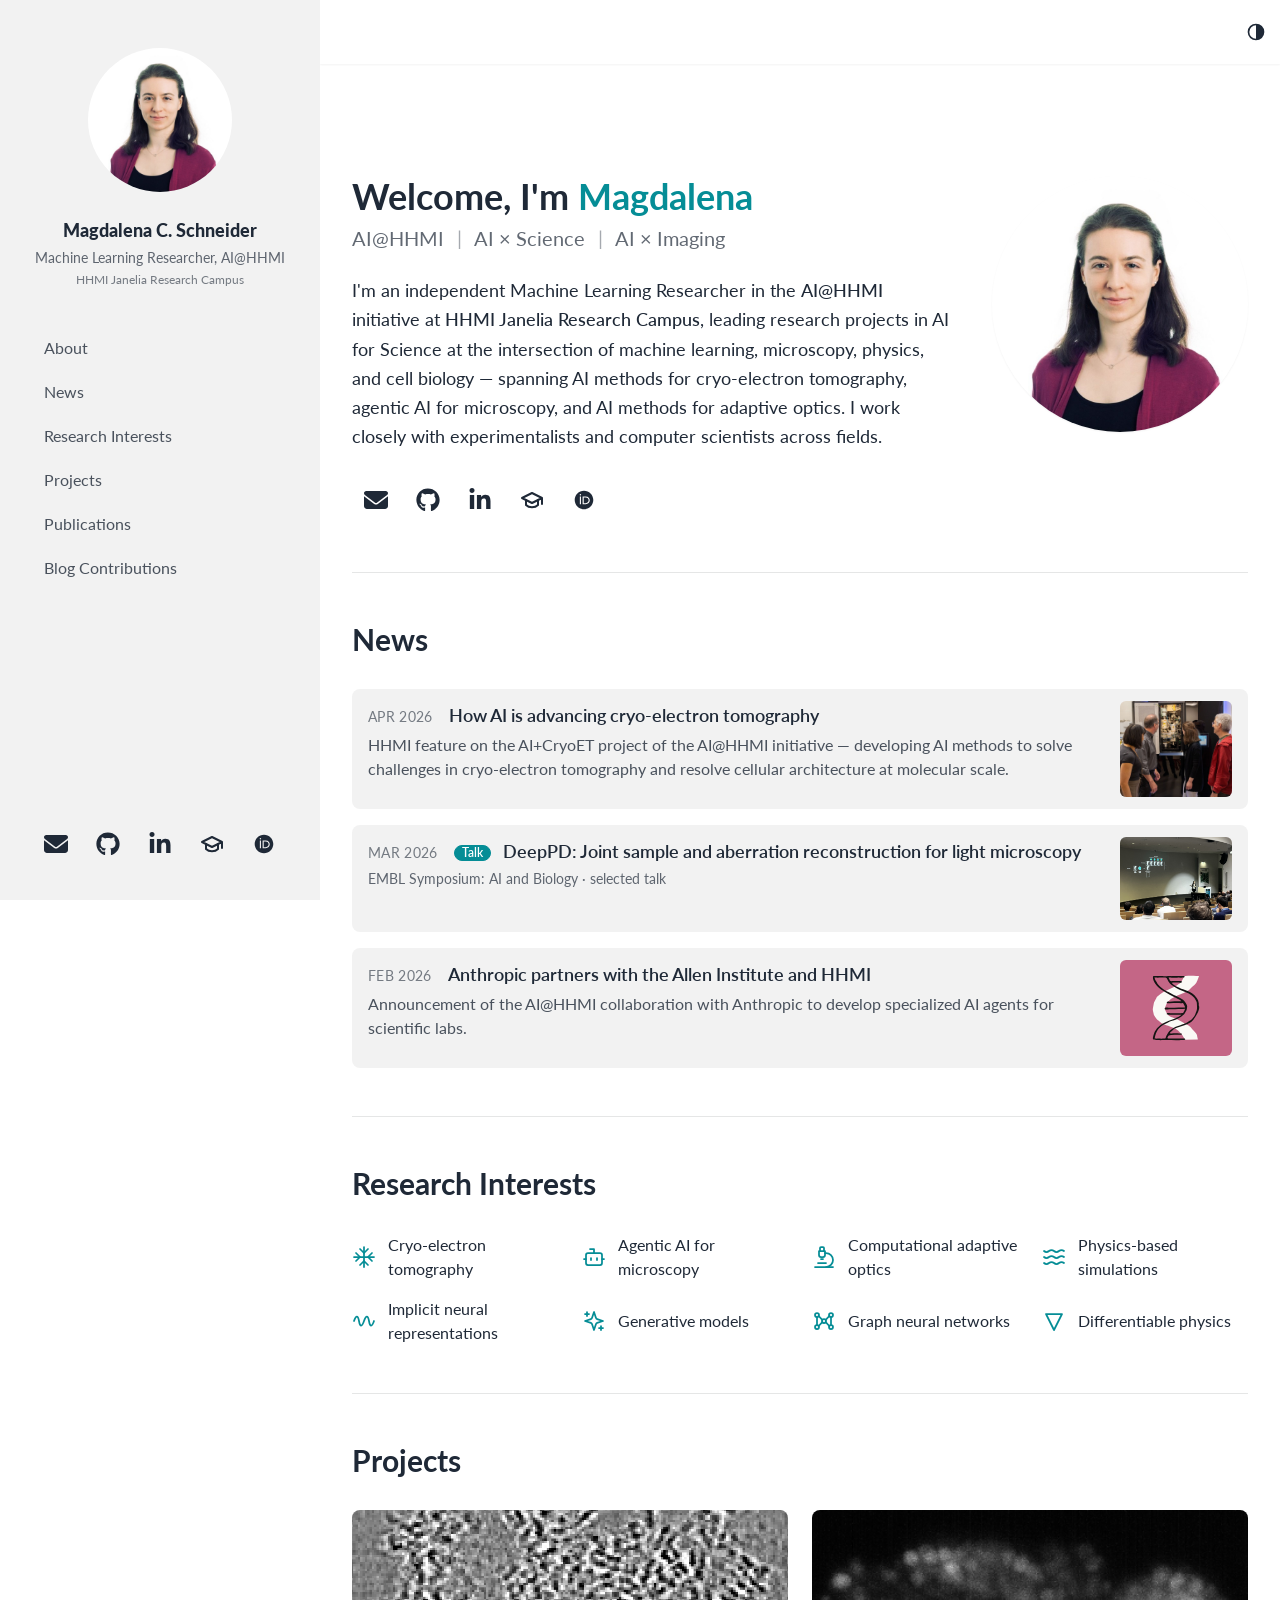
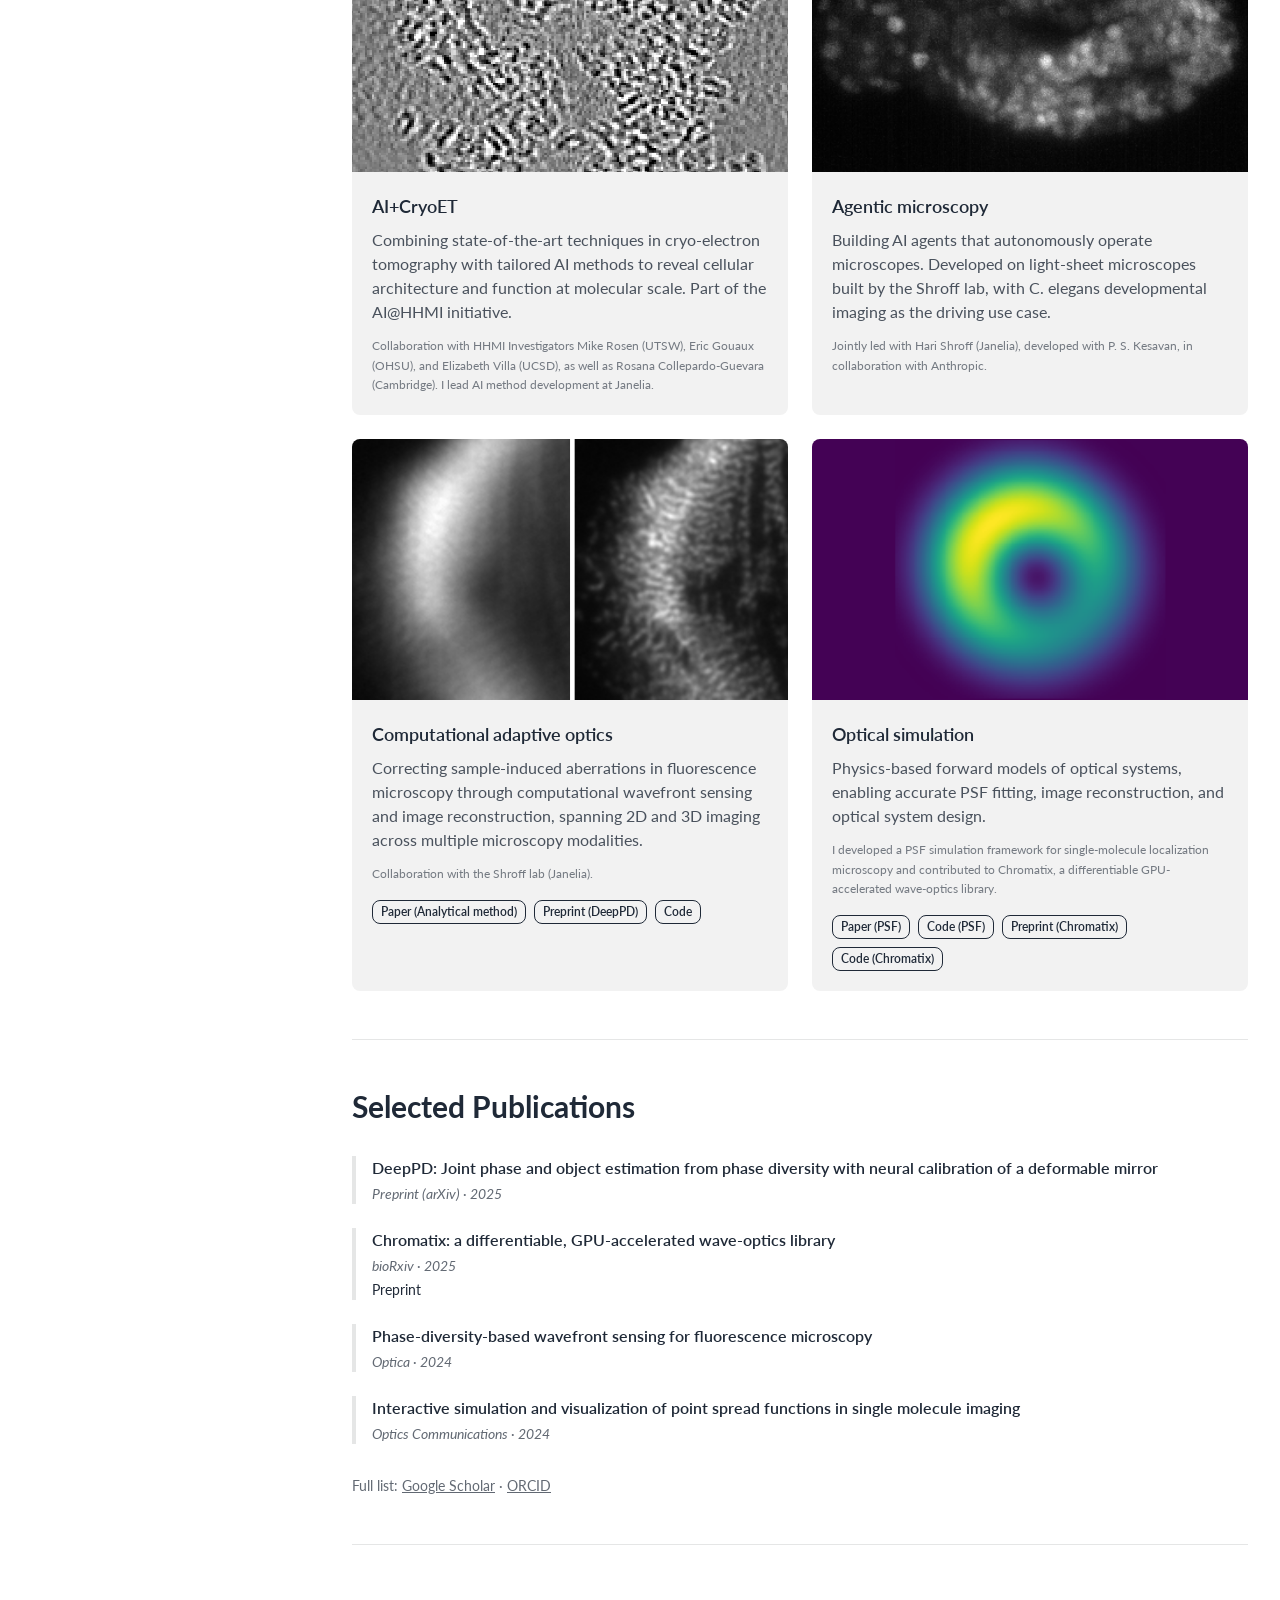
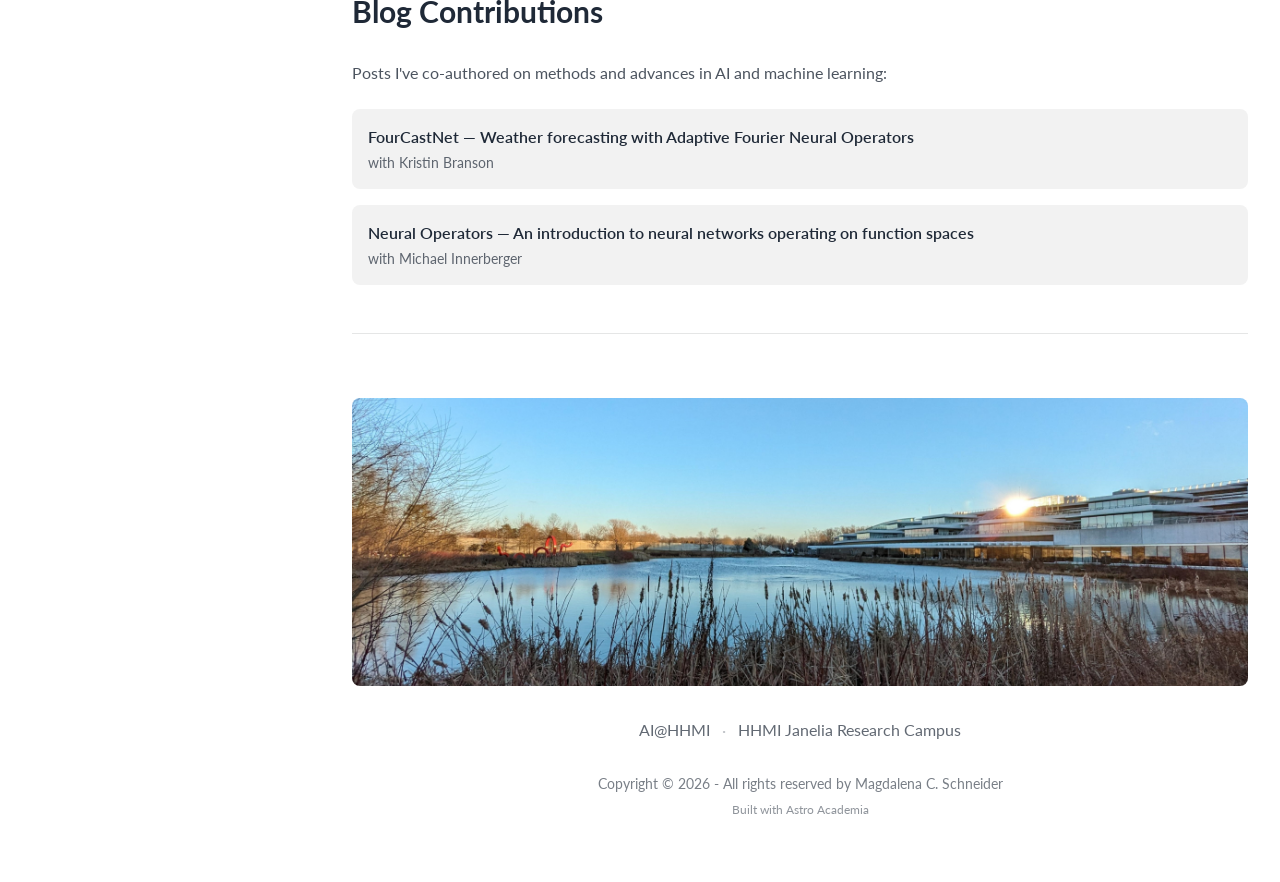
==== commit 02fc5344: "Re-sync dist with clean image set, 800x800 portrait, and trimmed icons" ====
--- a/index.html
+++ b/index.html
@@ -1,4 +1,4 @@
-<!DOCTYPE html><html lang="en" data-astro-cid-sckkx6r4> <head><meta name="astro-view-transitions-enabled" content="true"><meta name="astro-view-transitions-fallback" content="animate"><script type="module" src="/_astro/ClientRouter.astro_astro_type_script_index_0_lang.CDGfc0hd.js"></script><meta charset="utf-8"><meta name="viewport" content="width=device-width,initial-scale=1"><link rel="icon" type="image/svg+xml" href="/favicon.svg"><!-- Fonts --><link rel="preconnect" href="https://fonts.googleapis.com"><link rel="preconnect" href="https://fonts.gstatic.com" crossorigin><link rel="stylesheet" href="https://fonts.googleapis.com/css2?family=Lato:ital,wght@0,400;0,700;1,400;1,700&family=Source+Code+Pro:wght@400;600&display=swap"><meta name="generator" content="Astro v5.18.1"><!-- Sitemap --><link rel="sitemap" href="/sitemap-index.xml"><!-- Canonical URL --><link rel="canonical" href="https://schneidermc.github.io/"><!-- Primary Meta Tags --><title>Magdalena C. Schneider</title><meta name="title" content="Magdalena C. Schneider"><meta name="description" content="Independent Machine Learning Researcher at AI@HHMI, HHMI Janelia Research Campus. Research at the intersection of machine learning, microscopy, and cell and tissue biology."><!-- Open Graph / Facebook --><meta property="og:type" content="website"><meta property="og:url" content="https://schneidermc.github.io/"><meta property="og:title" content="Magdalena C. Schneider"><meta property="og:description" content="Independent Machine Learning Researcher at AI@HHMI, HHMI Janelia Research Campus. Research at the intersection of machine learning, microscopy, and cell and tissue biology."><meta property="og:image" content="https://schneidermc.github.io/images/portrait_ms.png"><!-- Twitter --><meta property="twitter:card" content="summary_large_image"><meta property="twitter:url" content="https://schneidermc.github.io/"><meta property="twitter:title" content="Magdalena C. Schneider"><meta property="twitter:description" content="Independent Machine Learning Researcher at AI@HHMI, HHMI Janelia Research Campus. Research at the intersection of machine learning, microscopy, and cell and tissue biology."><meta property="twitter:image" content="https://schneidermc.github.io/images/portrait_ms.png"><!-- Theme selector scripts --><script>
+<!DOCTYPE html><html lang="en" data-astro-cid-sckkx6r4> <head><meta name="astro-view-transitions-enabled" content="true"><meta name="astro-view-transitions-fallback" content="animate"><script type="module" src="/_astro/ClientRouter.astro_astro_type_script_index_0_lang.CDGfc0hd.js"></script><meta charset="utf-8"><meta name="viewport" content="width=device-width,initial-scale=1"><link rel="icon" type="image/svg+xml" href="/favicon.svg"><!-- Fonts --><link rel="preconnect" href="https://fonts.googleapis.com"><link rel="preconnect" href="https://fonts.gstatic.com" crossorigin><link rel="stylesheet" href="https://fonts.googleapis.com/css2?family=Lato:ital,wght@0,400;0,700;1,400;1,700&family=Source+Code+Pro:wght@400;600&display=swap"><meta name="generator" content="Astro v5.18.1"><!-- Sitemap --><link rel="sitemap" href="/sitemap-index.xml"><!-- Canonical URL --><link rel="canonical" href="https://schneidermc.github.io/"><!-- Primary Meta Tags --><title>Magdalena C. Schneider</title><meta name="title" content="Magdalena C. Schneider"><meta name="description" content="Independent Machine Learning Researcher at AI@HHMI, HHMI Janelia Research Campus. Research at the intersection of machine learning, microscopy, and cell and tissue biology."><!-- Open Graph / Facebook --><meta property="og:type" content="website"><meta property="og:url" content="https://schneidermc.github.io/"><meta property="og:title" content="Magdalena C. Schneider"><meta property="og:description" content="Independent Machine Learning Researcher at AI@HHMI, HHMI Janelia Research Campus. Research at the intersection of machine learning, microscopy, and cell and tissue biology."><meta property="og:image" content="https://schneidermc.github.io/images/portrait_ms_800.png"><!-- Twitter --><meta property="twitter:card" content="summary_large_image"><meta property="twitter:url" content="https://schneidermc.github.io/"><meta property="twitter:title" content="Magdalena C. Schneider"><meta property="twitter:description" content="Independent Machine Learning Researcher at AI@HHMI, HHMI Janelia Research Campus. Research at the intersection of machine learning, microscopy, and cell and tissue biology."><meta property="twitter:image" content="https://schneidermc.github.io/images/portrait_ms_800.png"><!-- Theme selector scripts --><script>
   // Get stored theme or default to light
   const getStoredTheme = () => {
     return localStorage.getItem('theme') || 'light';
@@ -27,15 +27,15 @@
 I'm an independent Machine Learning Researcher in the  <a href="https://ai.hhmi.org" class="text-base-content hover:underline font-medium">AI@HHMI</a> 
 initiative at  <a href="https://janelia.org" class="text-base-content hover:underline font-medium">HHMI Janelia Research Campus</a>,
 				leading research projects in AI for Science at the intersection of machine learning, microscopy, physics, and cell biology — spanning AI methods for cryo-electron tomography, agentic AI for microscopy, and AI methods for adaptive optics. I work closely with experimentalists and computer scientists across fields.
-</p> <div class="max-w-md"> <div class="flex flex-wrap items-center gap-1"> <!-- Email (mailto assembled client-side to deter scrapers) --> <a href="#" data-ed="schneiderm2" data-eh="hhmi.org" class="email-link size-12 inline-flex items-center justify-center rounded-xl hover:bg-primary/20 transition-all duration-300" aria-label="Email"> <svg viewBox="0 0 512 512" class="size-6" fill="currentColor"><!--!Font Awesome Free 6.7.2 by @fontawesome - https://fontawesome.com License - https://fontawesome.com/license/free Copyright 2025 Fonticons, Inc.--><path d="M48 64C21.5 64 0 85.5 0 112c0 15.1 7.1 29.3 19.2 38.4L236.8 313.6c11.4 8.5 27 8.5 38.4 0L492.8 150.4c12.1-9.1 19.2-23.3 19.2-38.4c0-26.5-21.5-48-48-48L48 64zM0 176L0 384c0 35.3 28.7 64 64 64l384 0c35.3 0 64-28.7 64-64l0-208L294.4 339.2c-22.8 17.1-54 17.1-76.8 0L0 176z" /></svg> </a> <!-- GitHub --> <a href="https://github.com/schneidermc" target="_blank" class="size-12 inline-flex items-center justify-center rounded-xl hover:bg-primary/20 transition-all duration-300"> <svg viewBox="0 0 496 512" class="size-6" fill="currentColor"><!--!Font Awesome Free 6.7.2 by @fontawesome - https://fontawesome.com License - https://fontawesome.com/license/free Copyright 2025 Fonticons, Inc.--><path d="M165.9 397.4c0 2-2.3 3.6-5.2 3.6-3.3 .3-5.6-1.3-5.6-3.6 0-2 2.3-3.6 5.2-3.6 3-.3 5.6 1.3 5.6 3.6zm-31.1-4.5c-.7 2 1.3 4.3 4.3 4.9 2.6 1 5.6 0 6.2-2s-1.3-4.3-4.3-5.2c-2.6-.7-5.5 .3-6.2 2.3zm44.2-1.7c-2.9 .7-4.9 2.6-4.6 4.9 .3 2 2.9 3.3 5.9 2.6 2.9-.7 4.9-2.6 4.6-4.6-.3-1.9-3-3.2-5.9-2.9zM244.8 8C106.1 8 0 113.3 0 252c0 110.9 69.8 205.8 169.5 239.2 12.8 2.3 17.3-5.6 17.3-12.1 0-6.2-.3-40.4-.3-61.4 0 0-70 15-84.7-29.8 0 0-11.4-29.1-27.8-36.6 0 0-22.9-15.7 1.6-15.4 0 0 24.9 2 38.6 25.8 21.9 38.6 58.6 27.5 72.9 20.9 2.3-16 8.8-27.1 16-33.7-55.9-6.2-112.3-14.3-112.3-110.5 0-27.5 7.6-41.3 23.6-58.9-2.6-6.5-11.1-33.3 2.6-67.9 20.9-6.5 69 27 69 27 20-5.6 41.5-8.5 62.8-8.5s42.8 2.9 62.8 8.5c0 0 48.1-33.6 69-27 13.7 34.7 5.2 61.4 2.6 67.9 16 17.7 25.8 31.5 25.8 58.9 0 96.5-58.9 104.2-114.8 110.5 9.2 7.9 17 22.9 17 46.4 0 33.7-.3 75.4-.3 83.6 0 6.5 4.6 14.4 17.3 12.1C428.2 457.8 496 362.9 496 252 496 113.3 383.5 8 244.8 8zM97.2 352.9c-1.3 1-1 3.3 .7 5.2 1.6 1.6 3.9 2.3 5.2 1 1.3-1 1-3.3-.7-5.2-1.6-1.6-3.9-2.3-5.2-1zm-10.8-8.1c-.7 1.3 .3 2.9 2.3 3.9 1.6 1 3.6 .7 4.3-.7 .7-1.3-.3-2.9-2.3-3.9-2-.6-3.6-.3-4.3 .7zm32.4 35.6c-1.6 1.3-1 4.3 1.3 6.2 2.3 2.3 5.2 2.6 6.5 1 1.3-1.3 .7-4.3-1.3-6.2-2.2-2.3-5.2-2.6-6.5-1zm-11.4-14.7c-1.6 1-1.6 3.6 0 5.9 1.6 2.3 4.3 3.3 5.6 2.3 1.6-1.3 1.6-3.9 0-6.2-1.4-2.3-4-3.3-5.6-2z" /></svg> </a> <!-- GitLab -->  <!-- X -->  <!-- Bluesky -->  <!-- Linkedin --> <a href="https://www.linkedin.com/in/magdalena-c-schneider/" target="_blank" class="size-12 inline-flex items-center justify-center rounded-xl hover:bg-primary/20 transition-all duration-300"> <svg viewBox="0 0 448 512" class="size-6" fill="currentColor"><!--!Font Awesome Free 6.7.2 by @fontawesome - https://fontawesome.com License - https://fontawesome.com/license/free Copyright 2025 Fonticons, Inc.--><path d="M100.3 448H7.4V148.9h92.9zM53.8 108.1C24.1 108.1 0 83.5 0 53.8a53.8 53.8 0 0 1 107.6 0c0 29.7-24.1 54.3-53.8 54.3zM447.9 448h-92.7V302.4c0-34.7-.7-79.2-48.3-79.2-48.3 0-55.7 37.7-55.7 76.7V448h-92.8V148.9h89.1v40.8h1.3c12.4-23.5 42.7-48.3 87.9-48.3 94 0 111.3 61.9 111.3 142.3V448z" /></svg> </a> <!-- Google Scholar --> <a href="https://scholar.google.com/citations?hl=en&user=q7RH08IAAAAJ" target="_blank" class="size-12 inline-flex items-center justify-center rounded-xl hover:bg-primary/20 transition-all duration-300"> <svg viewBox="0 0 24 24" fill="none" stroke="currentColor" stroke-width="2" stroke-linecap="round" stroke-linejoin="round" class="size-6">
+</p> <div class="max-w-md"> <div class="flex flex-wrap items-center gap-1"> <!-- Email (mailto assembled client-side to deter scrapers) --> <a href="#" data-ed="schneiderm2" data-eh="hhmi.org" class="email-link size-12 inline-flex items-center justify-center rounded-xl hover:bg-primary/20 transition-all duration-300" aria-label="Email"> <svg viewBox="0 0 512 512" class="size-6" fill="currentColor"><!--!Font Awesome Free 6.7.2 by @fontawesome - https://fontawesome.com License - https://fontawesome.com/license/free Copyright 2025 Fonticons, Inc.--><path d="M48 64C21.5 64 0 85.5 0 112c0 15.1 7.1 29.3 19.2 38.4L236.8 313.6c11.4 8.5 27 8.5 38.4 0L492.8 150.4c12.1-9.1 19.2-23.3 19.2-38.4c0-26.5-21.5-48-48-48L48 64zM0 176L0 384c0 35.3 28.7 64 64 64l384 0c35.3 0 64-28.7 64-64l0-208L294.4 339.2c-22.8 17.1-54 17.1-76.8 0L0 176z" /></svg> </a> <!-- GitHub --> <a href="https://github.com/schneidermc" target="_blank" class="size-12 inline-flex items-center justify-center rounded-xl hover:bg-primary/20 transition-all duration-300"> <svg viewBox="0 0 496 512" class="size-6" fill="currentColor"><!--!Font Awesome Free 6.7.2 by @fontawesome - https://fontawesome.com License - https://fontawesome.com/license/free Copyright 2025 Fonticons, Inc.--><path d="M165.9 397.4c0 2-2.3 3.6-5.2 3.6-3.3 .3-5.6-1.3-5.6-3.6 0-2 2.3-3.6 5.2-3.6 3-.3 5.6 1.3 5.6 3.6zm-31.1-4.5c-.7 2 1.3 4.3 4.3 4.9 2.6 1 5.6 0 6.2-2s-1.3-4.3-4.3-5.2c-2.6-.7-5.5 .3-6.2 2.3zm44.2-1.7c-2.9 .7-4.9 2.6-4.6 4.9 .3 2 2.9 3.3 5.9 2.6 2.9-.7 4.9-2.6 4.6-4.6-.3-1.9-3-3.2-5.9-2.9zM244.8 8C106.1 8 0 113.3 0 252c0 110.9 69.8 205.8 169.5 239.2 12.8 2.3 17.3-5.6 17.3-12.1 0-6.2-.3-40.4-.3-61.4 0 0-70 15-84.7-29.8 0 0-11.4-29.1-27.8-36.6 0 0-22.9-15.7 1.6-15.4 0 0 24.9 2 38.6 25.8 21.9 38.6 58.6 27.5 72.9 20.9 2.3-16 8.8-27.1 16-33.7-55.9-6.2-112.3-14.3-112.3-110.5 0-27.5 7.6-41.3 23.6-58.9-2.6-6.5-11.1-33.3 2.6-67.9 20.9-6.5 69 27 69 27 20-5.6 41.5-8.5 62.8-8.5s42.8 2.9 62.8 8.5c0 0 48.1-33.6 69-27 13.7 34.7 5.2 61.4 2.6 67.9 16 17.7 25.8 31.5 25.8 58.9 0 96.5-58.9 104.2-114.8 110.5 9.2 7.9 17 22.9 17 46.4 0 33.7-.3 75.4-.3 83.6 0 6.5 4.6 14.4 17.3 12.1C428.2 457.8 496 362.9 496 252 496 113.3 383.5 8 244.8 8zM97.2 352.9c-1.3 1-1 3.3 .7 5.2 1.6 1.6 3.9 2.3 5.2 1 1.3-1 1-3.3-.7-5.2-1.6-1.6-3.9-2.3-5.2-1zm-10.8-8.1c-.7 1.3 .3 2.9 2.3 3.9 1.6 1 3.6 .7 4.3-.7 .7-1.3-.3-2.9-2.3-3.9-2-.6-3.6-.3-4.3 .7zm32.4 35.6c-1.6 1.3-1 4.3 1.3 6.2 2.3 2.3 5.2 2.6 6.5 1 1.3-1.3 .7-4.3-1.3-6.2-2.2-2.3-5.2-2.6-6.5-1zm-11.4-14.7c-1.6 1-1.6 3.6 0 5.9 1.6 2.3 4.3 3.3 5.6 2.3 1.6-1.3 1.6-3.9 0-6.2-1.4-2.3-4-3.3-5.6-2z" /></svg> </a> <!-- LinkedIn --> <a href="https://www.linkedin.com/in/magdalena-c-schneider/" target="_blank" class="size-12 inline-flex items-center justify-center rounded-xl hover:bg-primary/20 transition-all duration-300"> <svg viewBox="0 0 448 512" class="size-6" fill="currentColor"><!--!Font Awesome Free 6.7.2 by @fontawesome - https://fontawesome.com License - https://fontawesome.com/license/free Copyright 2025 Fonticons, Inc.--><path d="M100.3 448H7.4V148.9h92.9zM53.8 108.1C24.1 108.1 0 83.5 0 53.8a53.8 53.8 0 0 1 107.6 0c0 29.7-24.1 54.3-53.8 54.3zM447.9 448h-92.7V302.4c0-34.7-.7-79.2-48.3-79.2-48.3 0-55.7 37.7-55.7 76.7V448h-92.8V148.9h89.1v40.8h1.3c12.4-23.5 42.7-48.3 87.9-48.3 94 0 111.3 61.9 111.3 142.3V448z" /></svg> </a> <!-- Google Scholar --> <a href="https://scholar.google.com/citations?hl=en&user=q7RH08IAAAAJ" target="_blank" class="size-12 inline-flex items-center justify-center rounded-xl hover:bg-primary/20 transition-all duration-300"> <svg viewBox="0 0 24 24" fill="none" stroke="currentColor" stroke-width="2" stroke-linecap="round" stroke-linejoin="round" class="size-6">
   <path d="M22 10v6M2 10l10-5 10 5-10 5z" />
   <path d="M6 12v5c3 3 9 3 12 0v-5" />
-</svg> </a> <!-- Inspire -->  <!-- arxiv -->  <!-- orcid --> <a href="https://orcid.org/0000-0002-3771-8353" target="_blank" class="size-12 inline-flex items-center justify-center rounded-xl hover:bg-primary/20 transition-all duration-300"> <svg viewBox="0 0 640 640" class="size-6" fill="currentColor"><!--!Font Awesome Free v7.0.0 by @fontawesome - https://fontawesome.com License - https://fontawesome.com/license/free Copyright 2025 Fonticons, Inc.--><path d="M358.7 252.2L312.8 252.2L312.8 406L360.3 406C427.9 406 443.4 354.7 443.4 329.1C443.4 287.5 416.9 252.2 358.7 252.2zM320 72C183 72 72 183 72 320C72 457 183 568 320 568C457 568 568 457 568 320C568 183 457 72 320 72zM239.2 432.8L209.4 432.8L209.4 225.3L239.2 225.3L239.2 432.8zM224.3 162.5C235.1 162.5 243.9 171.3 243.9 182.1C243.9 192.9 235.1 201.7 224.3 201.7C213.5 201.7 204.7 192.9 204.7 182.1C204.7 171.3 213.5 162.5 224.3 162.5zM364 433L283 433L283 225.3L363.6 225.3C440.3 225.3 474 280.1 474 329.2C474 382.5 432.3 433.1 364 433.1z" /></svg> </a> </div> <script type="module">function a(){document.querySelectorAll("a.email-link").forEach(e=>{const t=e.dataset.ed,s=e.dataset.eh;t&&s&&e.setAttribute("href",`mailto:${t}@${s}`)})}a();document.addEventListener("astro:after-swap",a);</script> </div> </div> <div class="shrink-0"> <img src="/images/portrait_ms.png" alt="Portrait of Magdalena C. Schneider" class="rounded-full size-56 lg:size-64 object-cover shadow-sm" width="512" height="512"> </div> </div>  </section><section id="news" class="py-12 border-b border-base-300"> <h2 class="text-3xl font-bold mb-8">News</h2> <ul class="space-y-4"> <li class="px-4 py-3 rounded-lg bg-base-200"> <div class="flex flex-col sm:flex-row sm:gap-5"> <div class="flex-1"> <div class="flex flex-col sm:flex-row sm:items-baseline sm:gap-4"> <time class="text-sm uppercase tracking-wide text-base-content/60 whitespace-nowrap"> Apr 2026 </time> <h3 class="text-lg font-semibold">  <a href="https://www.hhmi.org/news/how-ai-is-advancing-cryo-electron-tomography" class="link link-hover" target="_blank" rel="noopener"> How AI is advancing cryo-electron tomography </a> </h3> </div>  <p class="mt-1 text-base-content/80">HHMI feature on the AI+CryoET project of the AI@HHMI initiative — developing AI methods to solve challenges in cryo-electron tomography and resolve cellular architecture at molecular scale.</p>  </div> <div class="shrink-0 w-full sm:w-28 aspect-[4/3] sm:aspect-auto sm:self-stretch sm:max-h-24 rounded-md mt-3 sm:mt-0 order-first sm:order-last overflow-hidden flex items-center justify-center"> <img src="/images/news/ai-cryoet.jpg" alt="" loading="lazy" class="w-full h-full object-cover"> </div> </div> </li><li class="px-4 py-3 rounded-lg bg-base-200"> <div class="flex flex-col sm:flex-row sm:gap-5"> <div class="flex-1"> <div class="flex flex-col sm:flex-row sm:items-baseline sm:gap-4"> <time class="text-sm uppercase tracking-wide text-base-content/60 whitespace-nowrap"> Mar 2026 </time> <h3 class="text-lg font-semibold"> <span class="badge badge-sm bg-brand text-white border-brand mr-2 align-middle">Talk</span> <a href="https://www.embl.org/about/info/course-and-conference-office/events/ees26-02/#vf-tabs__section-programme" class="link link-hover" target="_blank" rel="noopener"> DeepPD: Joint sample and aberration reconstruction for light microscopy </a> </h3> </div> <p class="text-sm text-base-content/70 mt-1"> EMBL Symposium: AI and Biology · selected talk </p>   </div> <div class="shrink-0 w-full sm:w-28 aspect-[4/3] sm:aspect-auto sm:self-stretch sm:max-h-24 rounded-md mt-3 sm:mt-0 order-first sm:order-last overflow-hidden flex items-center justify-center"> <img src="/images/embl-talk-2026-03.jpeg" alt="" loading="lazy" class="w-full h-full object-cover"> </div> </div> </li><li class="px-4 py-3 rounded-lg bg-base-200"> <div class="flex flex-col sm:flex-row sm:gap-5"> <div class="flex-1"> <div class="flex flex-col sm:flex-row sm:items-baseline sm:gap-4"> <time class="text-sm uppercase tracking-wide text-base-content/60 whitespace-nowrap"> Feb 2026 </time> <h3 class="text-lg font-semibold">  <a href="https://www.anthropic.com/news/anthropic-partners-with-allen-institute-and-howard-hughes-medical-institute" class="link link-hover" target="_blank" rel="noopener"> Anthropic partners with the Allen Institute and HHMI </a> </h3> </div>  <p class="mt-1 text-base-content/80">Announcement of the AI@HHMI collaboration with Anthropic to develop specialized AI agents for scientific labs.</p>  </div> <div class="shrink-0 w-full sm:w-28 aspect-[4/3] sm:aspect-auto sm:self-stretch sm:max-h-24 rounded-md mt-3 sm:mt-0 order-first sm:order-last overflow-hidden flex items-center justify-center" style="background-color: #c46686"> <img src="/images/news/anthropic-janelia.svg" alt="" loading="lazy" class="w-full h-full object-contain p-2"> </div> </div> </li> </ul> </section><section id="research-interests" class="py-12 border-b border-base-300"> <h2 class="text-3xl font-bold mb-8">Research Interests</h2>  <ul class="grid grid-cols-1 sm:grid-cols-2 lg:grid-cols-4 gap-x-6 gap-y-4"> <li class="flex items-center gap-3"> <svg xmlns="http://www.w3.org/2000/svg" viewBox="0 0 24 24" fill="none" stroke="currentColor" stroke-width="1.75" stroke-linecap="round" stroke-linejoin="round" class="size-6 shrink-0 text-brand" aria-hidden="true"><path d="M2 12h20"/><path d="M12 2v20"/><path d="m20 16-4-4 4-4"/><path d="m4 8 4 4-4 4"/><path d="m16 4-4 4-4-4"/><path d="m8 20 4-4 4 4"/></svg> <span class="text-base-content">Cryo-electron tomography</span> </li><li class="flex items-center gap-3"> <svg xmlns="http://www.w3.org/2000/svg" viewBox="0 0 24 24" fill="none" stroke="currentColor" stroke-width="1.75" stroke-linecap="round" stroke-linejoin="round" class="size-6 shrink-0 text-brand" aria-hidden="true"><path d="M12 8V4H8"/><rect width="16" height="12" x="4" y="8" rx="2"/><path d="M2 14h2M20 14h2M15 13v2M9 13v2"/></svg> <span class="text-base-content">Agentic AI for microscopy</span> </li><li class="flex items-center gap-3"> <svg xmlns="http://www.w3.org/2000/svg" viewBox="0 0 24 24" fill="none" stroke="currentColor" stroke-width="1.75" stroke-linecap="round" stroke-linejoin="round" class="size-6 shrink-0 text-brand" aria-hidden="true"><path d="M6 18h8"/><path d="M3 22h18"/><path d="M14 22a7 7 0 1 0 0-14h-1"/><path d="M9 14h2"/><path d="M9 12a2 2 0 0 1-2-2V6h6v4a2 2 0 0 1-2 2Z"/><path d="M12 6V3a1 1 0 0 0-1-1H9a1 1 0 0 0-1 1v3"/></svg> <span class="text-base-content">Computational adaptive optics</span> </li><li class="flex items-center gap-3"> <svg xmlns="http://www.w3.org/2000/svg" viewBox="0 0 24 24" fill="none" stroke="currentColor" stroke-width="1.75" stroke-linecap="round" stroke-linejoin="round" class="size-6 shrink-0 text-brand" aria-hidden="true"><path d="M2 6c.6.5 1.2 1 2.5 1C7 7 7 5 9.5 5c2.6 0 2.4 2 5 2 2.5 0 2.5-2 5-2 1.3 0 1.9.5 2.5 1"/><path d="M2 12c.6.5 1.2 1 2.5 1 2.5 0 2.5-2 5-2 2.6 0 2.4 2 5 2 2.5 0 2.5-2 5-2 1.3 0 1.9.5 2.5 1"/><path d="M2 18c.6.5 1.2 1 2.5 1 2.5 0 2.5-2 5-2 2.6 0 2.4 2 5 2 2.5 0 2.5-2 5-2 1.3 0 1.9.5 2.5 1"/></svg> <span class="text-base-content">Physics-based simulations</span> </li><li class="flex items-center gap-3"> <svg xmlns="http://www.w3.org/2000/svg" viewBox="0 0 24 24" fill="none" stroke="currentColor" stroke-width="1.75" stroke-linecap="round" stroke-linejoin="round" class="size-6 shrink-0 text-brand" aria-hidden="true"><path d="M2 12c2-6 4-6 5 0s3 6 5 0 4-6 5 0 3 6 5 0"/></svg> <span class="text-base-content">Implicit neural representations</span> </li><li class="flex items-center gap-3"> <svg xmlns="http://www.w3.org/2000/svg" viewBox="0 0 24 24" fill="none" stroke="currentColor" stroke-width="1.75" stroke-linecap="round" stroke-linejoin="round" class="size-6 shrink-0 text-brand" aria-hidden="true"><path d="m12 3-1.912 5.813a2 2 0 0 1-1.275 1.275L3 12l5.813 1.912a2 2 0 0 1 1.275 1.275L12 21l1.912-5.813a2 2 0 0 1 1.275-1.275L21 12l-5.813-1.912a2 2 0 0 1-1.275-1.275z"/><path d="M5 3v4M3 5h4M19 17v4M17 19h4"/></svg> <span class="text-base-content">Generative models</span> </li><li class="flex items-center gap-3"> <svg xmlns="http://www.w3.org/2000/svg" viewBox="0 0 24 24" fill="none" stroke="currentColor" stroke-width="1.75" stroke-linecap="round" stroke-linejoin="round" class="size-6 shrink-0 text-brand" aria-hidden="true"><circle cx="5" cy="6" r="2"/><circle cx="5" cy="18" r="2"/><circle cx="12" cy="12" r="2"/><circle cx="19" cy="6" r="2"/><circle cx="19" cy="18" r="2"/><path d="M6.7 7 10.3 10.9"/><path d="M6.7 17 10.3 13.1"/><path d="M17.3 7 13.7 10.9"/><path d="M17.3 17 13.7 13.1"/><path d="M5 8 V16"/><path d="M19 8 V16"/></svg> <span class="text-base-content">Graph neural networks</span> </li><li class="flex items-center gap-3"> <svg xmlns="http://www.w3.org/2000/svg" viewBox="0 0 24 24" fill="none" stroke="currentColor" stroke-width="1.75" stroke-linecap="round" stroke-linejoin="round" class="size-6 shrink-0 text-brand" aria-hidden="true"><path d="M4 5 L20 5 L12 21 Z"/></svg> <span class="text-base-content">Differentiable physics</span> </li> </ul>  </section><section id="projects" class="py-12 border-b border-base-300"> <h2 class="text-3xl font-bold mb-8">Projects</h2>  <div class="grid grid-cols-1 md:grid-cols-2 gap-6"> <article class="flex flex-col rounded-lg bg-base-200 overflow-hidden"> <img src="/images/cryoet-sim.png" alt="AI+CryoET thumbnail" class="w-full aspect-[5/3] object-cover" loading="lazy"> <div class="p-5 flex-1 flex flex-col"> <h3 class="text-lg font-semibold mb-2">AI+CryoET</h3> <p class="text-base-content/80">Combining state-of-the-art techniques in cryo-electron tomography with tailored AI methods to reveal cellular architecture and function at molecular scale. Part of the AI@HHMI initiative.</p> <p class="text-xs text-base-content/60 mt-3 leading-relaxed">Collaboration with HHMI Investigators Mike Rosen (UTSW), Eric Gouaux (OHSU), and Elizabeth Villa (UCSD), as well as Rosana Collepardo-Guevara (Cambridge). I lead AI method development at Janelia.</p>  </div> </article><article class="flex flex-col rounded-lg bg-base-200 overflow-hidden"> <img src="/images/celegans-pretzel.png" alt="Agentic microscopy thumbnail" class="w-full aspect-[5/3] object-cover" loading="lazy"> <div class="p-5 flex-1 flex flex-col"> <h3 class="text-lg font-semibold mb-2">Agentic microscopy</h3> <p class="text-base-content/80">Building AI agents that autonomously operate microscopes. Developed on light-sheet microscopes built by the Shroff lab, with C. elegans developmental imaging as the driving use case.</p> <p class="text-xs text-base-content/60 mt-3 leading-relaxed">Jointly led with Hari Shroff (Janelia), developed with P. S. Kesavan, in collaboration with Anthropic.</p>  </div> </article><article class="flex flex-col rounded-lg bg-base-200 overflow-hidden"> <img src="/images/phase-diversity.png" alt="Computational adaptive optics thumbnail" class="w-full aspect-[5/3] object-cover" loading="lazy"> <div class="p-5 flex-1 flex flex-col"> <h3 class="text-lg font-semibold mb-2">Computational adaptive optics</h3> <p class="text-base-content/80">Correcting sample-induced aberrations in fluorescence microscopy through computational wavefront sensing and image reconstruction, spanning 2D and 3D imaging across multiple microscopy modalities.</p> <p class="text-xs text-base-content/60 mt-3 leading-relaxed">Collaboration with the Shroff lab (Janelia).</p> <div class="mt-4 flex flex-wrap gap-2"> <a href="https://doi.org/10.1364/OPTICA.518559" class="btn btn-xs btn-outline" target="_blank" rel="noopener"> Paper (Analytical method) </a><a href="https://arxiv.org/abs/2504.14157" class="btn btn-xs btn-outline" target="_blank" rel="noopener"> Preprint (DeepPD) </a><a href="https://ossi.janelia.org/projects/phase-diversity" class="btn btn-xs btn-outline" target="_blank" rel="noopener"> Code </a> </div> </div> </article><article class="flex flex-col rounded-lg bg-base-200 overflow-hidden"> <img src="/images/psf-project.png" alt="Optical simulation thumbnail" class="w-full aspect-[5/3] object-cover" loading="lazy"> <div class="p-5 flex-1 flex flex-col"> <h3 class="text-lg font-semibold mb-2">Optical simulation</h3> <p class="text-base-content/80">Physics-based forward models of optical systems, enabling accurate PSF fitting, image reconstruction, and optical system design.</p> <p class="text-xs text-base-content/60 mt-3 leading-relaxed">I developed a PSF simulation framework for single-molecule localization microscopy and contributed to Chromatix, a differentiable GPU-accelerated wave-optics library.</p> <div class="mt-4 flex flex-wrap gap-2"> <a href="https://doi.org/10.1016/j.optcom.2024.130463" class="btn btn-xs btn-outline" target="_blank" rel="noopener"> Paper (PSF) </a><a href="https://github.com/schneidermc/psf-simulation-app" class="btn btn-xs btn-outline" target="_blank" rel="noopener"> Code (PSF) </a><a href="https://www.biorxiv.org/content/10.1101/2025.04.29.651152v2" class="btn btn-xs btn-outline" target="_blank" rel="noopener"> Preprint (Chromatix) </a><a href="https://github.com/chromatix-team/chromatix" class="btn btn-xs btn-outline" target="_blank" rel="noopener"> Code (Chromatix) </a> </div> </div> </article> </div>  </section><section id="publications" class="py-12 border-b border-base-300"> <h2 class="text-3xl font-bold mb-8">Selected Publications</h2> <ol class="space-y-6 list-none pl-0"> <li class="border-l-4 pl-4 border-base-300"> <h3 class="text-base font-semibold"> <a href="https://doi.org/10.48550/arXiv.2504.14157" class="link link-hover" target="_blank" rel="noopener"> DeepPD: Joint phase and object estimation from phase diversity with neural calibration of a deformable mirror </a> </h3> <p class="text-sm mt-1"></p> <p class="text-sm text-base-content/70 italic mt-1"> Preprint (arXiv) · 2025 </p>  </li><li class="border-l-4 pl-4 border-base-300"> <h3 class="text-base font-semibold"> <a href="https://doi.org/10.1101/2025.04.29.651152" class="link link-hover" target="_blank" rel="noopener"> Chromatix: a differentiable, GPU-accelerated wave-optics library </a> </h3> <p class="text-sm mt-1"></p> <p class="text-sm text-base-content/70 italic mt-1"> bioRxiv · 2025 </p> <p class="text-sm mt-1">Preprint</p> </li><li class="border-l-4 pl-4 border-base-300"> <h3 class="text-base font-semibold"> <a href="https://doi.org/10.1364/OPTICA.518559" class="link link-hover" target="_blank" rel="noopener"> Phase-diversity-based wavefront sensing for fluorescence microscopy </a> </h3> <p class="text-sm mt-1"></p> <p class="text-sm text-base-content/70 italic mt-1"> Optica · 2024 </p>  </li><li class="border-l-4 pl-4 border-base-300"> <h3 class="text-base font-semibold"> <a href="https://doi.org/10.1016/j.optcom.2024.130463" class="link link-hover" target="_blank" rel="noopener"> Interactive simulation and visualization of point spread functions in single molecule imaging </a> </h3> <p class="text-sm mt-1"></p> <p class="text-sm text-base-content/70 italic mt-1"> Optics Communications · 2024 </p>  </li> </ol><p class="mt-8 text-sm text-base-content/70">
+</svg> </a> <!-- ORCID --> <a href="https://orcid.org/0000-0002-3771-8353" target="_blank" class="size-12 inline-flex items-center justify-center rounded-xl hover:bg-primary/20 transition-all duration-300"> <svg viewBox="0 0 640 640" class="size-6" fill="currentColor"><!--!Font Awesome Free v7.0.0 by @fontawesome - https://fontawesome.com License - https://fontawesome.com/license/free Copyright 2025 Fonticons, Inc.--><path d="M358.7 252.2L312.8 252.2L312.8 406L360.3 406C427.9 406 443.4 354.7 443.4 329.1C443.4 287.5 416.9 252.2 358.7 252.2zM320 72C183 72 72 183 72 320C72 457 183 568 320 568C457 568 568 457 568 320C568 183 457 72 320 72zM239.2 432.8L209.4 432.8L209.4 225.3L239.2 225.3L239.2 432.8zM224.3 162.5C235.1 162.5 243.9 171.3 243.9 182.1C243.9 192.9 235.1 201.7 224.3 201.7C213.5 201.7 204.7 192.9 204.7 182.1C204.7 171.3 213.5 162.5 224.3 162.5zM364 433L283 433L283 225.3L363.6 225.3C440.3 225.3 474 280.1 474 329.2C474 382.5 432.3 433.1 364 433.1z" /></svg> </a> </div> <script type="module">function a(){document.querySelectorAll("a.email-link").forEach(e=>{const t=e.dataset.ed,s=e.dataset.eh;t&&s&&e.setAttribute("href",`mailto:${t}@${s}`)})}a();document.addEventListener("astro:after-swap",a);</script> </div> </div> <div class="shrink-0"> <img src="/images/portrait_ms_800.png" alt="Portrait of Magdalena C. Schneider" class="rounded-full size-56 lg:size-64 object-cover shadow-sm" width="512" height="512"> </div> </div>  </section><section id="news" class="py-12 border-b border-base-300"> <h2 class="text-3xl font-bold mb-8">News</h2> <ul class="space-y-4"> <li class="px-4 py-3 rounded-lg bg-base-200"> <div class="flex flex-col sm:flex-row sm:gap-5"> <div class="flex-1"> <div class="flex flex-col sm:flex-row sm:items-baseline sm:gap-4"> <time class="text-sm uppercase tracking-wide text-base-content/60 whitespace-nowrap"> Apr 2026 </time> <h3 class="text-lg font-semibold">  <a href="https://www.hhmi.org/news/how-ai-is-advancing-cryo-electron-tomography" class="link link-hover" target="_blank" rel="noopener"> How AI is advancing cryo-electron tomography </a> </h3> </div>  <p class="mt-1 text-base-content/80">HHMI feature on the AI+CryoET project of the AI@HHMI initiative — developing AI methods to solve challenges in cryo-electron tomography and resolve cellular architecture at molecular scale.</p>  </div> <div class="shrink-0 w-full sm:w-28 aspect-[4/3] sm:aspect-auto sm:self-stretch sm:max-h-24 rounded-md mt-3 sm:mt-0 order-first sm:order-last overflow-hidden flex items-center justify-center"> <img src="/images/news/ai-cryoet.jpg" alt="" loading="lazy" class="w-full h-full object-cover"> </div> </div> </li><li class="px-4 py-3 rounded-lg bg-base-200"> <div class="flex flex-col sm:flex-row sm:gap-5"> <div class="flex-1"> <div class="flex flex-col sm:flex-row sm:items-baseline sm:gap-4"> <time class="text-sm uppercase tracking-wide text-base-content/60 whitespace-nowrap"> Mar 2026 </time> <h3 class="text-lg font-semibold"> <span class="badge badge-sm bg-brand text-white border-brand mr-2 align-middle">Talk</span> <a href="https://www.embl.org/about/info/course-and-conference-office/events/ees26-02/#vf-tabs__section-programme" class="link link-hover" target="_blank" rel="noopener"> DeepPD: Joint sample and aberration reconstruction for light microscopy </a> </h3> </div> <p class="text-sm text-base-content/70 mt-1"> EMBL Symposium: AI and Biology · selected talk </p>   </div> <div class="shrink-0 w-full sm:w-28 aspect-[4/3] sm:aspect-auto sm:self-stretch sm:max-h-24 rounded-md mt-3 sm:mt-0 order-first sm:order-last overflow-hidden flex items-center justify-center"> <img src="/images/embl-talk-2026-03.jpeg" alt="" loading="lazy" class="w-full h-full object-cover"> </div> </div> </li><li class="px-4 py-3 rounded-lg bg-base-200"> <div class="flex flex-col sm:flex-row sm:gap-5"> <div class="flex-1"> <div class="flex flex-col sm:flex-row sm:items-baseline sm:gap-4"> <time class="text-sm uppercase tracking-wide text-base-content/60 whitespace-nowrap"> Feb 2026 </time> <h3 class="text-lg font-semibold">  <a href="https://www.anthropic.com/news/anthropic-partners-with-allen-institute-and-howard-hughes-medical-institute" class="link link-hover" target="_blank" rel="noopener"> Anthropic partners with the Allen Institute and HHMI </a> </h3> </div>  <p class="mt-1 text-base-content/80">Announcement of the AI@HHMI collaboration with Anthropic to develop specialized AI agents for scientific labs.</p>  </div> <div class="shrink-0 w-full sm:w-28 aspect-[4/3] sm:aspect-auto sm:self-stretch sm:max-h-24 rounded-md mt-3 sm:mt-0 order-first sm:order-last overflow-hidden flex items-center justify-center" style="background-color: #c46686"> <img src="/images/news/anthropic-janelia.svg" alt="" loading="lazy" class="w-full h-full object-contain p-2"> </div> </div> </li> </ul> </section><section id="research-interests" class="py-12 border-b border-base-300"> <h2 class="text-3xl font-bold mb-8">Research Interests</h2>  <ul class="grid grid-cols-1 sm:grid-cols-2 lg:grid-cols-4 gap-x-6 gap-y-4"> <li class="flex items-center gap-3"> <svg xmlns="http://www.w3.org/2000/svg" viewBox="0 0 24 24" fill="none" stroke="currentColor" stroke-width="1.75" stroke-linecap="round" stroke-linejoin="round" class="size-6 shrink-0 text-brand" aria-hidden="true"><path d="M2 12h20"/><path d="M12 2v20"/><path d="m20 16-4-4 4-4"/><path d="m4 8 4 4-4 4"/><path d="m16 4-4 4-4-4"/><path d="m8 20 4-4 4 4"/></svg> <span class="text-base-content">Cryo-electron tomography</span> </li><li class="flex items-center gap-3"> <svg xmlns="http://www.w3.org/2000/svg" viewBox="0 0 24 24" fill="none" stroke="currentColor" stroke-width="1.75" stroke-linecap="round" stroke-linejoin="round" class="size-6 shrink-0 text-brand" aria-hidden="true"><path d="M12 8V4H8"/><rect width="16" height="12" x="4" y="8" rx="2"/><path d="M2 14h2M20 14h2M15 13v2M9 13v2"/></svg> <span class="text-base-content">Agentic AI for microscopy</span> </li><li class="flex items-center gap-3"> <svg xmlns="http://www.w3.org/2000/svg" viewBox="0 0 24 24" fill="none" stroke="currentColor" stroke-width="1.75" stroke-linecap="round" stroke-linejoin="round" class="size-6 shrink-0 text-brand" aria-hidden="true"><path d="M6 18h8"/><path d="M3 22h18"/><path d="M14 22a7 7 0 1 0 0-14h-1"/><path d="M9 14h2"/><path d="M9 12a2 2 0 0 1-2-2V6h6v4a2 2 0 0 1-2 2Z"/><path d="M12 6V3a1 1 0 0 0-1-1H9a1 1 0 0 0-1 1v3"/></svg> <span class="text-base-content">Computational adaptive optics</span> </li><li class="flex items-center gap-3"> <svg xmlns="http://www.w3.org/2000/svg" viewBox="0 0 24 24" fill="none" stroke="currentColor" stroke-width="1.75" stroke-linecap="round" stroke-linejoin="round" class="size-6 shrink-0 text-brand" aria-hidden="true"><path d="M2 6c.6.5 1.2 1 2.5 1C7 7 7 5 9.5 5c2.6 0 2.4 2 5 2 2.5 0 2.5-2 5-2 1.3 0 1.9.5 2.5 1"/><path d="M2 12c.6.5 1.2 1 2.5 1 2.5 0 2.5-2 5-2 2.6 0 2.4 2 5 2 2.5 0 2.5-2 5-2 1.3 0 1.9.5 2.5 1"/><path d="M2 18c.6.5 1.2 1 2.5 1 2.5 0 2.5-2 5-2 2.6 0 2.4 2 5 2 2.5 0 2.5-2 5-2 1.3 0 1.9.5 2.5 1"/></svg> <span class="text-base-content">Physics-based simulations</span> </li><li class="flex items-center gap-3"> <svg xmlns="http://www.w3.org/2000/svg" viewBox="0 0 24 24" fill="none" stroke="currentColor" stroke-width="1.75" stroke-linecap="round" stroke-linejoin="round" class="size-6 shrink-0 text-brand" aria-hidden="true"><path d="M2 12c2-6 4-6 5 0s3 6 5 0 4-6 5 0 3 6 5 0"/></svg> <span class="text-base-content">Implicit neural representations</span> </li><li class="flex items-center gap-3"> <svg xmlns="http://www.w3.org/2000/svg" viewBox="0 0 24 24" fill="none" stroke="currentColor" stroke-width="1.75" stroke-linecap="round" stroke-linejoin="round" class="size-6 shrink-0 text-brand" aria-hidden="true"><path d="m12 3-1.912 5.813a2 2 0 0 1-1.275 1.275L3 12l5.813 1.912a2 2 0 0 1 1.275 1.275L12 21l1.912-5.813a2 2 0 0 1 1.275-1.275L21 12l-5.813-1.912a2 2 0 0 1-1.275-1.275z"/><path d="M5 3v4M3 5h4M19 17v4M17 19h4"/></svg> <span class="text-base-content">Generative models</span> </li><li class="flex items-center gap-3"> <svg xmlns="http://www.w3.org/2000/svg" viewBox="0 0 24 24" fill="none" stroke="currentColor" stroke-width="1.75" stroke-linecap="round" stroke-linejoin="round" class="size-6 shrink-0 text-brand" aria-hidden="true"><circle cx="5" cy="6" r="2"/><circle cx="5" cy="18" r="2"/><circle cx="12" cy="12" r="2"/><circle cx="19" cy="6" r="2"/><circle cx="19" cy="18" r="2"/><path d="M6.7 7 10.3 10.9"/><path d="M6.7 17 10.3 13.1"/><path d="M17.3 7 13.7 10.9"/><path d="M17.3 17 13.7 13.1"/><path d="M5 8 V16"/><path d="M19 8 V16"/></svg> <span class="text-base-content">Graph neural networks</span> </li><li class="flex items-center gap-3"> <svg xmlns="http://www.w3.org/2000/svg" viewBox="0 0 24 24" fill="none" stroke="currentColor" stroke-width="1.75" stroke-linecap="round" stroke-linejoin="round" class="size-6 shrink-0 text-brand" aria-hidden="true"><path d="M4 5 L20 5 L12 21 Z"/></svg> <span class="text-base-content">Differentiable physics</span> </li> </ul>  </section><section id="projects" class="py-12 border-b border-base-300"> <h2 class="text-3xl font-bold mb-8">Projects</h2>  <div class="grid grid-cols-1 md:grid-cols-2 gap-6"> <article class="flex flex-col rounded-lg bg-base-200 overflow-hidden"> <img src="/images/cryoet-sim.png" alt="AI+CryoET thumbnail" class="w-full aspect-[5/3] object-cover" loading="lazy"> <div class="p-5 flex-1 flex flex-col"> <h3 class="text-lg font-semibold mb-2">AI+CryoET</h3> <p class="text-base-content/80">Combining state-of-the-art techniques in cryo-electron tomography with tailored AI methods to reveal cellular architecture and function at molecular scale. Part of the AI@HHMI initiative.</p> <p class="text-xs text-base-content/60 mt-3 leading-relaxed">Collaboration with HHMI Investigators Mike Rosen (UTSW), Eric Gouaux (OHSU), and Elizabeth Villa (UCSD), as well as Rosana Collepardo-Guevara (Cambridge). I lead AI method development at Janelia.</p>  </div> </article><article class="flex flex-col rounded-lg bg-base-200 overflow-hidden"> <img src="/images/celegans-pretzel.png" alt="Agentic microscopy thumbnail" class="w-full aspect-[5/3] object-cover" loading="lazy"> <div class="p-5 flex-1 flex flex-col"> <h3 class="text-lg font-semibold mb-2">Agentic microscopy</h3> <p class="text-base-content/80">Building AI agents that autonomously operate microscopes. Developed on light-sheet microscopes built by the Shroff lab, with C. elegans developmental imaging as the driving use case.</p> <p class="text-xs text-base-content/60 mt-3 leading-relaxed">Jointly led with Hari Shroff (Janelia), developed with P. S. Kesavan, in collaboration with Anthropic.</p>  </div> </article><article class="flex flex-col rounded-lg bg-base-200 overflow-hidden"> <img src="/images/phase-diversity.png" alt="Computational adaptive optics thumbnail" class="w-full aspect-[5/3] object-cover" loading="lazy"> <div class="p-5 flex-1 flex flex-col"> <h3 class="text-lg font-semibold mb-2">Computational adaptive optics</h3> <p class="text-base-content/80">Correcting sample-induced aberrations in fluorescence microscopy through computational wavefront sensing and image reconstruction, spanning 2D and 3D imaging across multiple microscopy modalities.</p> <p class="text-xs text-base-content/60 mt-3 leading-relaxed">Collaboration with the Shroff lab (Janelia).</p> <div class="mt-4 flex flex-wrap gap-2"> <a href="https://doi.org/10.1364/OPTICA.518559" class="btn btn-xs btn-outline" target="_blank" rel="noopener"> Paper (Analytical method) </a><a href="https://arxiv.org/abs/2504.14157" class="btn btn-xs btn-outline" target="_blank" rel="noopener"> Preprint (DeepPD) </a><a href="https://ossi.janelia.org/projects/phase-diversity" class="btn btn-xs btn-outline" target="_blank" rel="noopener"> Code </a> </div> </div> </article><article class="flex flex-col rounded-lg bg-base-200 overflow-hidden"> <img src="/images/psf-project.png" alt="Optical simulation thumbnail" class="w-full aspect-[5/3] object-cover" loading="lazy"> <div class="p-5 flex-1 flex flex-col"> <h3 class="text-lg font-semibold mb-2">Optical simulation</h3> <p class="text-base-content/80">Physics-based forward models of optical systems, enabling accurate PSF fitting, image reconstruction, and optical system design.</p> <p class="text-xs text-base-content/60 mt-3 leading-relaxed">I developed a PSF simulation framework for single-molecule localization microscopy and contributed to Chromatix, a differentiable GPU-accelerated wave-optics library.</p> <div class="mt-4 flex flex-wrap gap-2"> <a href="https://doi.org/10.1016/j.optcom.2024.130463" class="btn btn-xs btn-outline" target="_blank" rel="noopener"> Paper (PSF) </a><a href="https://github.com/schneidermc/psf-simulation-app" class="btn btn-xs btn-outline" target="_blank" rel="noopener"> Code (PSF) </a><a href="https://www.biorxiv.org/content/10.1101/2025.04.29.651152v2" class="btn btn-xs btn-outline" target="_blank" rel="noopener"> Preprint (Chromatix) </a><a href="https://github.com/chromatix-team/chromatix" class="btn btn-xs btn-outline" target="_blank" rel="noopener"> Code (Chromatix) </a> </div> </div> </article> </div>  </section><section id="publications" class="py-12 border-b border-base-300"> <h2 class="text-3xl font-bold mb-8">Selected Publications</h2> <ol class="space-y-6 list-none pl-0"> <li class="border-l-4 pl-4 border-base-300"> <h3 class="text-base font-semibold"> <a href="https://doi.org/10.48550/arXiv.2504.14157" class="link link-hover" target="_blank" rel="noopener"> DeepPD: Joint phase and object estimation from phase diversity with neural calibration of a deformable mirror </a> </h3> <p class="text-sm mt-1"></p> <p class="text-sm text-base-content/70 italic mt-1"> Preprint (arXiv) · 2025 </p>  </li><li class="border-l-4 pl-4 border-base-300"> <h3 class="text-base font-semibold"> <a href="https://doi.org/10.1101/2025.04.29.651152" class="link link-hover" target="_blank" rel="noopener"> Chromatix: a differentiable, GPU-accelerated wave-optics library </a> </h3> <p class="text-sm mt-1"></p> <p class="text-sm text-base-content/70 italic mt-1"> bioRxiv · 2025 </p> <p class="text-sm mt-1">Preprint</p> </li><li class="border-l-4 pl-4 border-base-300"> <h3 class="text-base font-semibold"> <a href="https://doi.org/10.1364/OPTICA.518559" class="link link-hover" target="_blank" rel="noopener"> Phase-diversity-based wavefront sensing for fluorescence microscopy </a> </h3> <p class="text-sm mt-1"></p> <p class="text-sm text-base-content/70 italic mt-1"> Optica · 2024 </p>  </li><li class="border-l-4 pl-4 border-base-300"> <h3 class="text-base font-semibold"> <a href="https://doi.org/10.1016/j.optcom.2024.130463" class="link link-hover" target="_blank" rel="noopener"> Interactive simulation and visualization of point spread functions in single molecule imaging </a> </h3> <p class="text-sm mt-1"></p> <p class="text-sm text-base-content/70 italic mt-1"> Optics Communications · 2024 </p>  </li> </ol><p class="mt-8 text-sm text-base-content/70">
 Full list:  <a href="https://scholar.google.com/citations?hl=en&user=q7RH08IAAAAJ" class="link" target="_blank" rel="noopener">Google Scholar</a>  ·  <a href="https://orcid.org/0000-0002-3771-8353" class="link" target="_blank" rel="noopener">ORCID</a> </p>  </section><section id="blog-contributions" class="py-12 border-b border-base-300"> <h2 class="text-3xl font-bold mb-8">Blog Contributions</h2>  <p class="text-base-content/80 mb-6">
 Posts I've co-authored on methods and advances in AI and machine learning:
 </p> <ul class="space-y-4"> <li class="p-4 rounded-lg bg-base-200"> <a href="https://janelia-cvml.github.io/blog/posts/FourCastNet/" class="link link-hover font-semibold" target="_blank" rel="noopener"> FourCastNet — Weather forecasting with Adaptive Fourier Neural Operators </a> <p class="text-sm text-base-content/70 mt-1">with Kristin Branson</p> </li><li class="p-4 rounded-lg bg-base-200"> <a href="https://janelia-cvml.github.io/blog/posts/NeuralOperators/" class="link link-hover font-semibold" target="_blank" rel="noopener"> Neural Operators — An introduction to neural networks operating on function spaces </a> <p class="text-sm text-base-content/70 mt-1">with Michael Innerberger</p> </li> </ul>  </section><div class="mt-16"> <img src="/images/janelia.jpeg" alt="HHMI Janelia Research Campus" class="w-full h-56 md:h-72 object-cover rounded-lg" loading="lazy"> </div> <aside id="affiliations" class="mt-8 text-center text-base text-base-content/70"> <p> <a href="https://ai.hhmi.org" class="hover:underline">AI@HHMI</a> <span class="mx-2 text-base-content/30">·</span> <a href="https://janelia.org" class="hover:underline">HHMI Janelia Research Campus</a> </p> </aside> <footer class="footer footer-center bg-base-100 text-base-content px-4 pt-8 pb-8"> <aside> <p class="text-sm text-base-content/60">
 Copyright © 2026 - All rights reserved by Magdalena C. Schneider </p> <p class="text-xs text-base-content/50">
-Built with <a href="https://github.com/maiobarbero/astro_academia" class="link link-hover" target="_blank" rel="noopener">Astro Academia</a> </p> </aside> </footer> </main> </div> <!-- Drawer side --> <div class="drawer-side z-40" data-astro-cid-sckkx6r4> <label for="my-drawer" aria-label="close sidebar" class="drawer-overlay" data-astro-cid-sckkx6r4></label> <aside class="px-4 pt-4 h-screen w-[20rem] bg-base-200 text-base-content flex flex-col"> <div class="flex flex-col my-8 justify-between h-full"> <div> <div class="flex flex-col items-center text-center"> <img src="/images/portrait_ms.png" alt="Portrait of Magdalena C. Schneider" class="mask mask-circle size-36 object-cover" width="288" height="288"> <h1 class="text-lg font-black mt-6">Magdalena C. Schneider</h1> <p class="text-sm text-base-content/70 mt-1">Machine Learning Researcher, AI@HHMI</p> <p class="text-xs text-base-content/60 mt-1">HHMI Janelia Research Campus</p> </div> <div class="mx-4 mt-10"> <ul class="space-y-1"> <li> <a href="#about" class="block px-3 py-2 rounded-md text-base text-base-content/80 hover:bg-brand/10 hover:text-brand transition-colors">About</a> </li><li> <a href="#news" class="block px-3 py-2 rounded-md text-base text-base-content/80 hover:bg-brand/10 hover:text-brand transition-colors">News</a> </li><li> <a href="#research-interests" class="block px-3 py-2 rounded-md text-base text-base-content/80 hover:bg-brand/10 hover:text-brand transition-colors">Research Interests</a> </li><li> <a href="#projects" class="block px-3 py-2 rounded-md text-base text-base-content/80 hover:bg-brand/10 hover:text-brand transition-colors">Projects</a> </li><li> <a href="#publications" class="block px-3 py-2 rounded-md text-base text-base-content/80 hover:bg-brand/10 hover:text-brand transition-colors">Publications</a> </li><li> <a href="#blog-contributions" class="block px-3 py-2 rounded-md text-base text-base-content/80 hover:bg-brand/10 hover:text-brand transition-colors">Blog Contributions</a> </li> </ul> </div> </div> <div class="mx-4"> <div class="flex flex-wrap items-center gap-1"> <!-- Email (mailto assembled client-side to deter scrapers) --> <a href="#" data-ed="schneiderm2" data-eh="hhmi.org" class="email-link size-12 inline-flex items-center justify-center rounded-xl hover:bg-primary/20 transition-all duration-300" aria-label="Email"> <svg viewBox="0 0 512 512" class="size-6" fill="currentColor"><!--!Font Awesome Free 6.7.2 by @fontawesome - https://fontawesome.com License - https://fontawesome.com/license/free Copyright 2025 Fonticons, Inc.--><path d="M48 64C21.5 64 0 85.5 0 112c0 15.1 7.1 29.3 19.2 38.4L236.8 313.6c11.4 8.5 27 8.5 38.4 0L492.8 150.4c12.1-9.1 19.2-23.3 19.2-38.4c0-26.5-21.5-48-48-48L48 64zM0 176L0 384c0 35.3 28.7 64 64 64l384 0c35.3 0 64-28.7 64-64l0-208L294.4 339.2c-22.8 17.1-54 17.1-76.8 0L0 176z" /></svg> </a> <!-- GitHub --> <a href="https://github.com/schneidermc" target="_blank" class="size-12 inline-flex items-center justify-center rounded-xl hover:bg-primary/20 transition-all duration-300"> <svg viewBox="0 0 496 512" class="size-6" fill="currentColor"><!--!Font Awesome Free 6.7.2 by @fontawesome - https://fontawesome.com License - https://fontawesome.com/license/free Copyright 2025 Fonticons, Inc.--><path d="M165.9 397.4c0 2-2.3 3.6-5.2 3.6-3.3 .3-5.6-1.3-5.6-3.6 0-2 2.3-3.6 5.2-3.6 3-.3 5.6 1.3 5.6 3.6zm-31.1-4.5c-.7 2 1.3 4.3 4.3 4.9 2.6 1 5.6 0 6.2-2s-1.3-4.3-4.3-5.2c-2.6-.7-5.5 .3-6.2 2.3zm44.2-1.7c-2.9 .7-4.9 2.6-4.6 4.9 .3 2 2.9 3.3 5.9 2.6 2.9-.7 4.9-2.6 4.6-4.6-.3-1.9-3-3.2-5.9-2.9zM244.8 8C106.1 8 0 113.3 0 252c0 110.9 69.8 205.8 169.5 239.2 12.8 2.3 17.3-5.6 17.3-12.1 0-6.2-.3-40.4-.3-61.4 0 0-70 15-84.7-29.8 0 0-11.4-29.1-27.8-36.6 0 0-22.9-15.7 1.6-15.4 0 0 24.9 2 38.6 25.8 21.9 38.6 58.6 27.5 72.9 20.9 2.3-16 8.8-27.1 16-33.7-55.9-6.2-112.3-14.3-112.3-110.5 0-27.5 7.6-41.3 23.6-58.9-2.6-6.5-11.1-33.3 2.6-67.9 20.9-6.5 69 27 69 27 20-5.6 41.5-8.5 62.8-8.5s42.8 2.9 62.8 8.5c0 0 48.1-33.6 69-27 13.7 34.7 5.2 61.4 2.6 67.9 16 17.7 25.8 31.5 25.8 58.9 0 96.5-58.9 104.2-114.8 110.5 9.2 7.9 17 22.9 17 46.4 0 33.7-.3 75.4-.3 83.6 0 6.5 4.6 14.4 17.3 12.1C428.2 457.8 496 362.9 496 252 496 113.3 383.5 8 244.8 8zM97.2 352.9c-1.3 1-1 3.3 .7 5.2 1.6 1.6 3.9 2.3 5.2 1 1.3-1 1-3.3-.7-5.2-1.6-1.6-3.9-2.3-5.2-1zm-10.8-8.1c-.7 1.3 .3 2.9 2.3 3.9 1.6 1 3.6 .7 4.3-.7 .7-1.3-.3-2.9-2.3-3.9-2-.6-3.6-.3-4.3 .7zm32.4 35.6c-1.6 1.3-1 4.3 1.3 6.2 2.3 2.3 5.2 2.6 6.5 1 1.3-1.3 .7-4.3-1.3-6.2-2.2-2.3-5.2-2.6-6.5-1zm-11.4-14.7c-1.6 1-1.6 3.6 0 5.9 1.6 2.3 4.3 3.3 5.6 2.3 1.6-1.3 1.6-3.9 0-6.2-1.4-2.3-4-3.3-5.6-2z" /></svg> </a> <!-- GitLab -->  <!-- X -->  <!-- Bluesky -->  <!-- Linkedin --> <a href="https://www.linkedin.com/in/magdalena-c-schneider/" target="_blank" class="size-12 inline-flex items-center justify-center rounded-xl hover:bg-primary/20 transition-all duration-300"> <svg viewBox="0 0 448 512" class="size-6" fill="currentColor"><!--!Font Awesome Free 6.7.2 by @fontawesome - https://fontawesome.com License - https://fontawesome.com/license/free Copyright 2025 Fonticons, Inc.--><path d="M100.3 448H7.4V148.9h92.9zM53.8 108.1C24.1 108.1 0 83.5 0 53.8a53.8 53.8 0 0 1 107.6 0c0 29.7-24.1 54.3-53.8 54.3zM447.9 448h-92.7V302.4c0-34.7-.7-79.2-48.3-79.2-48.3 0-55.7 37.7-55.7 76.7V448h-92.8V148.9h89.1v40.8h1.3c12.4-23.5 42.7-48.3 87.9-48.3 94 0 111.3 61.9 111.3 142.3V448z" /></svg> </a> <!-- Google Scholar --> <a href="https://scholar.google.com/citations?hl=en&user=q7RH08IAAAAJ" target="_blank" class="size-12 inline-flex items-center justify-center rounded-xl hover:bg-primary/20 transition-all duration-300"> <svg viewBox="0 0 24 24" fill="none" stroke="currentColor" stroke-width="2" stroke-linecap="round" stroke-linejoin="round" class="size-6">
+Built with <a href="https://github.com/maiobarbero/astro_academia" class="link link-hover" target="_blank" rel="noopener">Astro Academia</a> </p> </aside> </footer> </main> </div> <!-- Drawer side --> <div class="drawer-side z-40" data-astro-cid-sckkx6r4> <label for="my-drawer" aria-label="close sidebar" class="drawer-overlay" data-astro-cid-sckkx6r4></label> <aside class="px-4 pt-4 h-screen w-[20rem] bg-base-200 text-base-content flex flex-col"> <div class="flex flex-col my-8 justify-between h-full"> <div> <div class="flex flex-col items-center text-center"> <img src="/images/portrait_ms_800.png" alt="Portrait of Magdalena C. Schneider" class="mask mask-circle size-36 object-cover" width="288" height="288"> <h1 class="text-lg font-black mt-6">Magdalena C. Schneider</h1> <p class="text-sm text-base-content/70 mt-1">Machine Learning Researcher, AI@HHMI</p> <p class="text-xs text-base-content/60 mt-1">HHMI Janelia Research Campus</p> </div> <div class="mx-4 mt-10"> <ul class="space-y-1"> <li> <a href="#about" class="block px-3 py-2 rounded-md text-base text-base-content/80 hover:bg-brand/10 hover:text-brand transition-colors">About</a> </li><li> <a href="#news" class="block px-3 py-2 rounded-md text-base text-base-content/80 hover:bg-brand/10 hover:text-brand transition-colors">News</a> </li><li> <a href="#research-interests" class="block px-3 py-2 rounded-md text-base text-base-content/80 hover:bg-brand/10 hover:text-brand transition-colors">Research Interests</a> </li><li> <a href="#projects" class="block px-3 py-2 rounded-md text-base text-base-content/80 hover:bg-brand/10 hover:text-brand transition-colors">Projects</a> </li><li> <a href="#publications" class="block px-3 py-2 rounded-md text-base text-base-content/80 hover:bg-brand/10 hover:text-brand transition-colors">Publications</a> </li><li> <a href="#blog-contributions" class="block px-3 py-2 rounded-md text-base text-base-content/80 hover:bg-brand/10 hover:text-brand transition-colors">Blog Contributions</a> </li> </ul> </div> </div> <div class="mx-4"> <div class="flex flex-wrap items-center gap-1"> <!-- Email (mailto assembled client-side to deter scrapers) --> <a href="#" data-ed="schneiderm2" data-eh="hhmi.org" class="email-link size-12 inline-flex items-center justify-center rounded-xl hover:bg-primary/20 transition-all duration-300" aria-label="Email"> <svg viewBox="0 0 512 512" class="size-6" fill="currentColor"><!--!Font Awesome Free 6.7.2 by @fontawesome - https://fontawesome.com License - https://fontawesome.com/license/free Copyright 2025 Fonticons, Inc.--><path d="M48 64C21.5 64 0 85.5 0 112c0 15.1 7.1 29.3 19.2 38.4L236.8 313.6c11.4 8.5 27 8.5 38.4 0L492.8 150.4c12.1-9.1 19.2-23.3 19.2-38.4c0-26.5-21.5-48-48-48L48 64zM0 176L0 384c0 35.3 28.7 64 64 64l384 0c35.3 0 64-28.7 64-64l0-208L294.4 339.2c-22.8 17.1-54 17.1-76.8 0L0 176z" /></svg> </a> <!-- GitHub --> <a href="https://github.com/schneidermc" target="_blank" class="size-12 inline-flex items-center justify-center rounded-xl hover:bg-primary/20 transition-all duration-300"> <svg viewBox="0 0 496 512" class="size-6" fill="currentColor"><!--!Font Awesome Free 6.7.2 by @fontawesome - https://fontawesome.com License - https://fontawesome.com/license/free Copyright 2025 Fonticons, Inc.--><path d="M165.9 397.4c0 2-2.3 3.6-5.2 3.6-3.3 .3-5.6-1.3-5.6-3.6 0-2 2.3-3.6 5.2-3.6 3-.3 5.6 1.3 5.6 3.6zm-31.1-4.5c-.7 2 1.3 4.3 4.3 4.9 2.6 1 5.6 0 6.2-2s-1.3-4.3-4.3-5.2c-2.6-.7-5.5 .3-6.2 2.3zm44.2-1.7c-2.9 .7-4.9 2.6-4.6 4.9 .3 2 2.9 3.3 5.9 2.6 2.9-.7 4.9-2.6 4.6-4.6-.3-1.9-3-3.2-5.9-2.9zM244.8 8C106.1 8 0 113.3 0 252c0 110.9 69.8 205.8 169.5 239.2 12.8 2.3 17.3-5.6 17.3-12.1 0-6.2-.3-40.4-.3-61.4 0 0-70 15-84.7-29.8 0 0-11.4-29.1-27.8-36.6 0 0-22.9-15.7 1.6-15.4 0 0 24.9 2 38.6 25.8 21.9 38.6 58.6 27.5 72.9 20.9 2.3-16 8.8-27.1 16-33.7-55.9-6.2-112.3-14.3-112.3-110.5 0-27.5 7.6-41.3 23.6-58.9-2.6-6.5-11.1-33.3 2.6-67.9 20.9-6.5 69 27 69 27 20-5.6 41.5-8.5 62.8-8.5s42.8 2.9 62.8 8.5c0 0 48.1-33.6 69-27 13.7 34.7 5.2 61.4 2.6 67.9 16 17.7 25.8 31.5 25.8 58.9 0 96.5-58.9 104.2-114.8 110.5 9.2 7.9 17 22.9 17 46.4 0 33.7-.3 75.4-.3 83.6 0 6.5 4.6 14.4 17.3 12.1C428.2 457.8 496 362.9 496 252 496 113.3 383.5 8 244.8 8zM97.2 352.9c-1.3 1-1 3.3 .7 5.2 1.6 1.6 3.9 2.3 5.2 1 1.3-1 1-3.3-.7-5.2-1.6-1.6-3.9-2.3-5.2-1zm-10.8-8.1c-.7 1.3 .3 2.9 2.3 3.9 1.6 1 3.6 .7 4.3-.7 .7-1.3-.3-2.9-2.3-3.9-2-.6-3.6-.3-4.3 .7zm32.4 35.6c-1.6 1.3-1 4.3 1.3 6.2 2.3 2.3 5.2 2.6 6.5 1 1.3-1.3 .7-4.3-1.3-6.2-2.2-2.3-5.2-2.6-6.5-1zm-11.4-14.7c-1.6 1-1.6 3.6 0 5.9 1.6 2.3 4.3 3.3 5.6 2.3 1.6-1.3 1.6-3.9 0-6.2-1.4-2.3-4-3.3-5.6-2z" /></svg> </a> <!-- LinkedIn --> <a href="https://www.linkedin.com/in/magdalena-c-schneider/" target="_blank" class="size-12 inline-flex items-center justify-center rounded-xl hover:bg-primary/20 transition-all duration-300"> <svg viewBox="0 0 448 512" class="size-6" fill="currentColor"><!--!Font Awesome Free 6.7.2 by @fontawesome - https://fontawesome.com License - https://fontawesome.com/license/free Copyright 2025 Fonticons, Inc.--><path d="M100.3 448H7.4V148.9h92.9zM53.8 108.1C24.1 108.1 0 83.5 0 53.8a53.8 53.8 0 0 1 107.6 0c0 29.7-24.1 54.3-53.8 54.3zM447.9 448h-92.7V302.4c0-34.7-.7-79.2-48.3-79.2-48.3 0-55.7 37.7-55.7 76.7V448h-92.8V148.9h89.1v40.8h1.3c12.4-23.5 42.7-48.3 87.9-48.3 94 0 111.3 61.9 111.3 142.3V448z" /></svg> </a> <!-- Google Scholar --> <a href="https://scholar.google.com/citations?hl=en&user=q7RH08IAAAAJ" target="_blank" class="size-12 inline-flex items-center justify-center rounded-xl hover:bg-primary/20 transition-all duration-300"> <svg viewBox="0 0 24 24" fill="none" stroke="currentColor" stroke-width="2" stroke-linecap="round" stroke-linejoin="round" class="size-6">
   <path d="M22 10v6M2 10l10-5 10 5-10 5z" />
   <path d="M6 12v5c3 3 9 3 12 0v-5" />
-</svg> </a> <!-- Inspire -->  <!-- arxiv -->  <!-- orcid --> <a href="https://orcid.org/0000-0002-3771-8353" target="_blank" class="size-12 inline-flex items-center justify-center rounded-xl hover:bg-primary/20 transition-all duration-300"> <svg viewBox="0 0 640 640" class="size-6" fill="currentColor"><!--!Font Awesome Free v7.0.0 by @fontawesome - https://fontawesome.com License - https://fontawesome.com/license/free Copyright 2025 Fonticons, Inc.--><path d="M358.7 252.2L312.8 252.2L312.8 406L360.3 406C427.9 406 443.4 354.7 443.4 329.1C443.4 287.5 416.9 252.2 358.7 252.2zM320 72C183 72 72 183 72 320C72 457 183 568 320 568C457 568 568 457 568 320C568 183 457 72 320 72zM239.2 432.8L209.4 432.8L209.4 225.3L239.2 225.3L239.2 432.8zM224.3 162.5C235.1 162.5 243.9 171.3 243.9 182.1C243.9 192.9 235.1 201.7 224.3 201.7C213.5 201.7 204.7 192.9 204.7 182.1C204.7 171.3 213.5 162.5 224.3 162.5zM364 433L283 433L283 225.3L363.6 225.3C440.3 225.3 474 280.1 474 329.2C474 382.5 432.3 433.1 364 433.1z" /></svg> </a> </div>  </div> </div> </aside> </div> </div> </body></html>+</svg> </a> <!-- ORCID --> <a href="https://orcid.org/0000-0002-3771-8353" target="_blank" class="size-12 inline-flex items-center justify-center rounded-xl hover:bg-primary/20 transition-all duration-300"> <svg viewBox="0 0 640 640" class="size-6" fill="currentColor"><!--!Font Awesome Free v7.0.0 by @fontawesome - https://fontawesome.com License - https://fontawesome.com/license/free Copyright 2025 Fonticons, Inc.--><path d="M358.7 252.2L312.8 252.2L312.8 406L360.3 406C427.9 406 443.4 354.7 443.4 329.1C443.4 287.5 416.9 252.2 358.7 252.2zM320 72C183 72 72 183 72 320C72 457 183 568 320 568C457 568 568 457 568 320C568 183 457 72 320 72zM239.2 432.8L209.4 432.8L209.4 225.3L239.2 225.3L239.2 432.8zM224.3 162.5C235.1 162.5 243.9 171.3 243.9 182.1C243.9 192.9 235.1 201.7 224.3 201.7C213.5 201.7 204.7 192.9 204.7 182.1C204.7 171.3 213.5 162.5 224.3 162.5zM364 433L283 433L283 225.3L363.6 225.3C440.3 225.3 474 280.1 474 329.2C474 382.5 432.3 433.1 364 433.1z" /></svg> </a> </div>  </div> </div> </aside> </div> </div> </body></html>
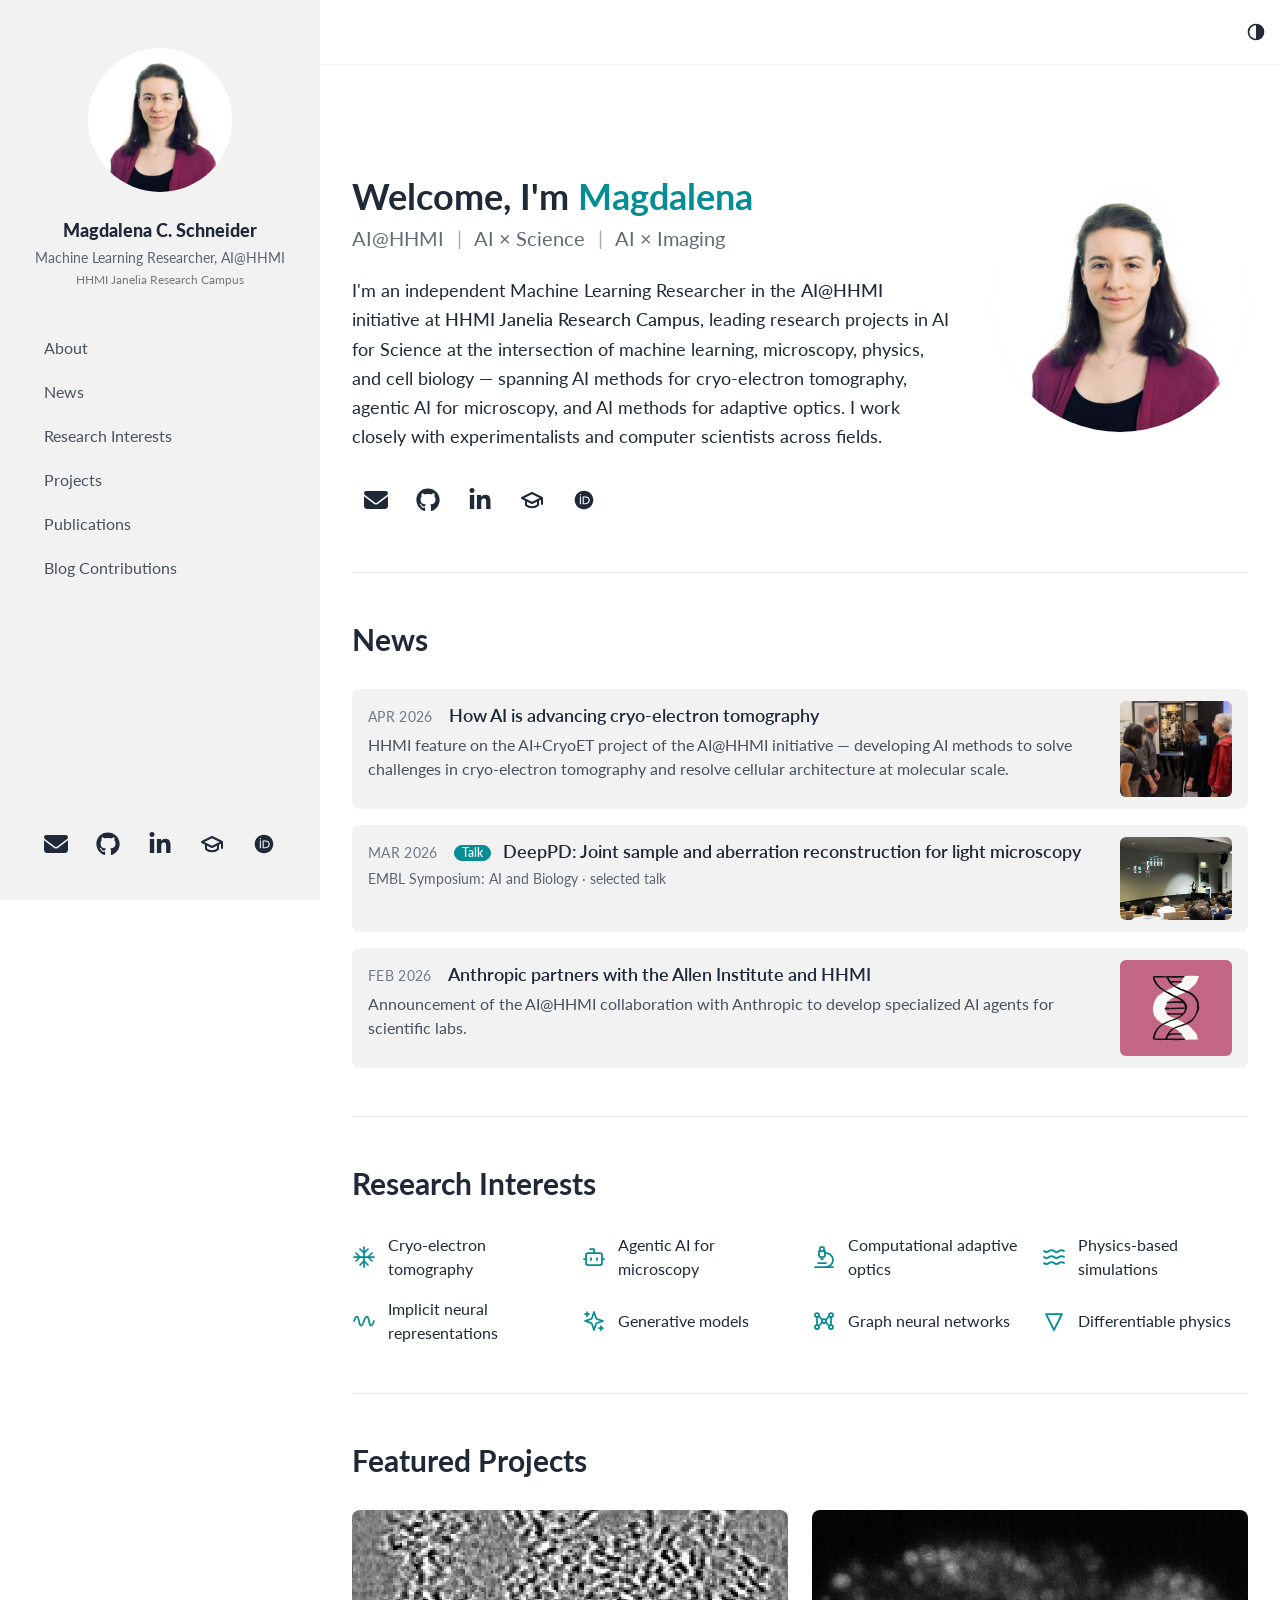
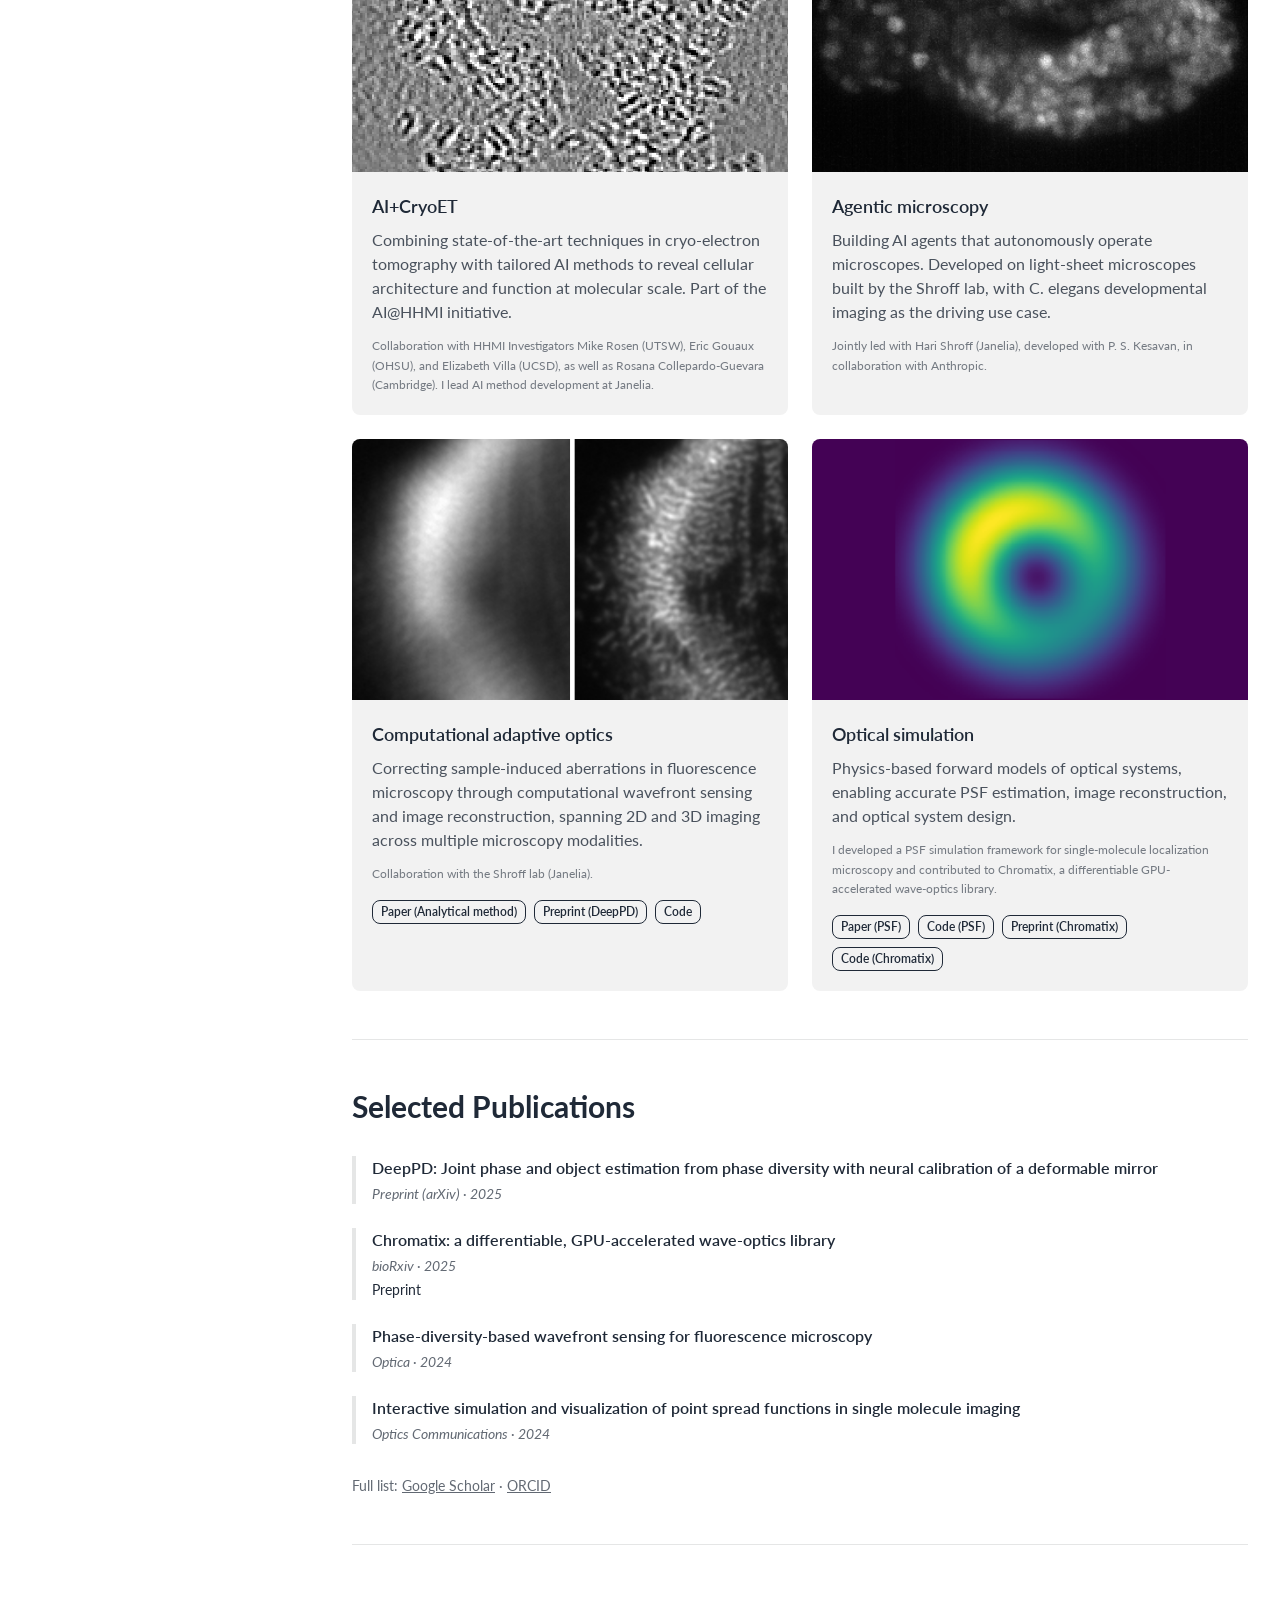
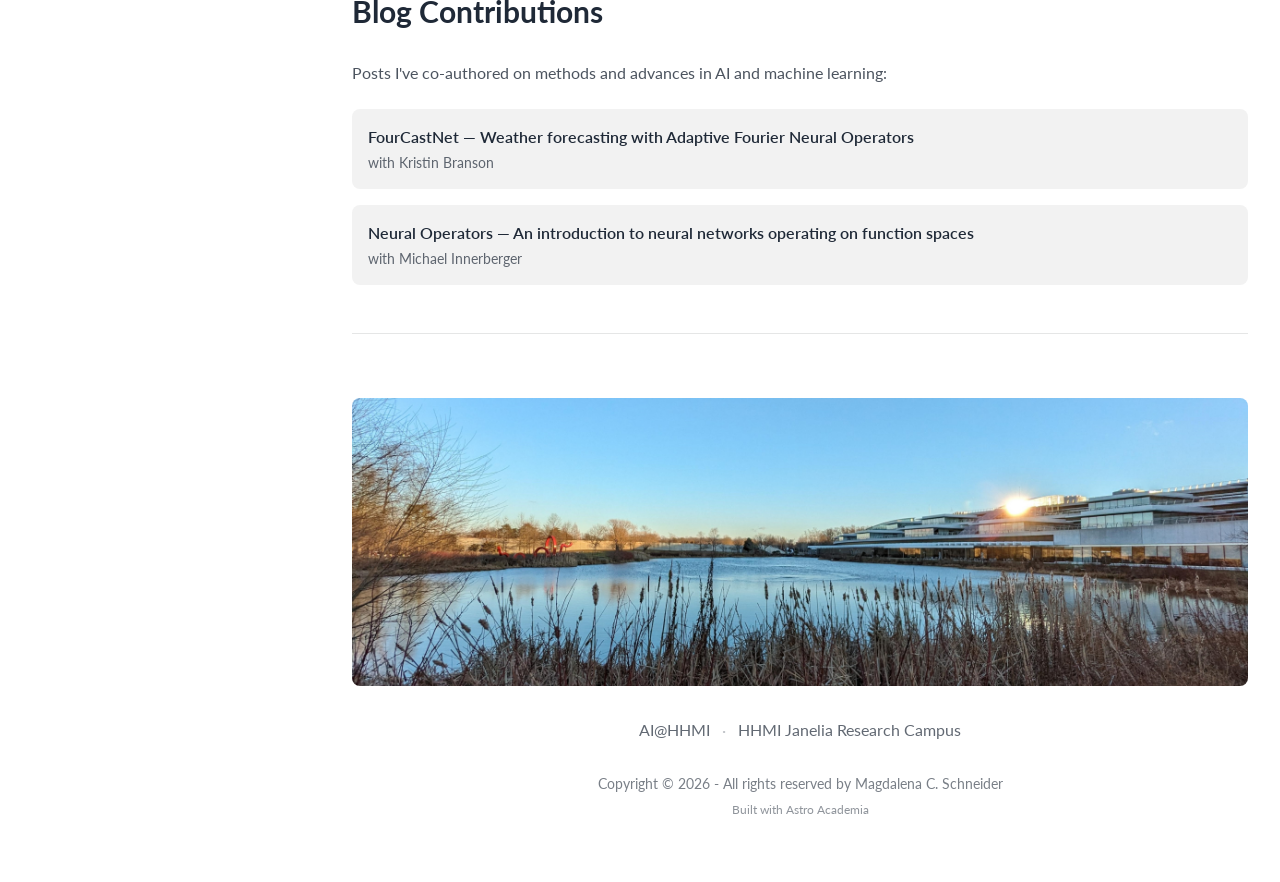
==== commit 8adcd411: "Rephrase text" ====
--- a/index.html
+++ b/index.html
@@ -13,10 +13,10 @@
     const currentTheme = getStoredTheme();
     document.documentElement.setAttribute('data-theme', currentTheme);
   });
-</script><script type="module">var l={exports:{}},u;function g(){return u||(u=1,(function(s,f){function r(){var o=document.querySelector("[data-toggle-theme]"),e=o?o.getAttribute("data-key"):null;(function(t=localStorage.getItem(e||"theme")){localStorage.getItem(e||"theme")&&(document.documentElement.setAttribute("data-theme",t),o&&[...document.querySelectorAll("[data-toggle-theme]")].forEach(a=>{a.classList.add(o.getAttribute("data-act-class"))}))})(),o&&[...document.querySelectorAll("[data-toggle-theme]")].forEach(t=>{t.addEventListener("click",function(){var a=t.getAttribute("data-toggle-theme");if(a){var c=a.split(",");document.documentElement.getAttribute("data-theme")==c[0]?c.length==1?(document.documentElement.removeAttribute("data-theme"),localStorage.removeItem(e||"theme")):(document.documentElement.setAttribute("data-theme",c[1]),localStorage.setItem(e||"theme",c[1])):(document.documentElement.setAttribute("data-theme",c[0]),localStorage.setItem(e||"theme",c[0]))}[...document.querySelectorAll("[data-toggle-theme]")].forEach(h=>{h.classList.toggle(this.getAttribute("data-act-class"))})})})}function m(){var o=document.querySelector("[data-set-theme='']"),e=o?o.getAttribute("data-key"):null;(function(t=localStorage.getItem(e||"theme")){if(t!=null&&t!="")if(localStorage.getItem(e||"theme")&&localStorage.getItem(e||"theme")!=""){document.documentElement.setAttribute("data-theme",t);var a=document.querySelector("[data-set-theme='"+t.toString()+"']");a&&([...document.querySelectorAll("[data-set-theme]")].forEach(c=>{c.classList.remove(c.getAttribute("data-act-class"))}),a.getAttribute("data-act-class")&&a.classList.add(a.getAttribute("data-act-class")))}else{var a=document.querySelector("[data-set-theme='']");a.getAttribute("data-act-class")&&a.classList.add(a.getAttribute("data-act-class"))}})(),[...document.querySelectorAll("[data-set-theme]")].forEach(t=>{t.addEventListener("click",function(){document.documentElement.setAttribute("data-theme",this.getAttribute("data-set-theme")),localStorage.setItem(e||"theme",document.documentElement.getAttribute("data-theme")),[...document.querySelectorAll("[data-set-theme]")].forEach(a=>{a.classList.remove(a.getAttribute("data-act-class"))}),t.getAttribute("data-act-class")&&t.classList.add(t.getAttribute("data-act-class"))})})}function n(){var o=document.querySelector("select[data-choose-theme]"),e=o?o.getAttribute("data-key"):null;(function(t=localStorage.getItem(e||"theme")){if(localStorage.getItem(e||"theme")){document.documentElement.setAttribute("data-theme",t);var a=document.querySelector("select[data-choose-theme] [value='"+t.toString()+"']");a&&[...document.querySelectorAll("select[data-choose-theme] [value='"+t.toString()+"']")].forEach(c=>{c.selected=!0})}})(),o&&[...document.querySelectorAll("select[data-choose-theme]")].forEach(t=>{t.addEventListener("change",function(){document.documentElement.setAttribute("data-theme",this.value),localStorage.setItem(e||"theme",document.documentElement.getAttribute("data-theme")),[...document.querySelectorAll("select[data-choose-theme] [value='"+localStorage.getItem(e||"theme")+"']")].forEach(a=>{a.selected=!0})})})}function i(o=!0){o===!0?document.addEventListener("DOMContentLoaded",function(e){r(),n(),m()}):(r(),n(),m())}s.exports={themeChange:i}})(l)),l.exports}var d=g();d.themeChange();document.addEventListener("astro:after-swap",()=>{d.themeChange(!1)});</script><link rel="stylesheet" href="/_astro/index.CpD3VORT.css"></head> <body data-astro-cid-sckkx6r4> <div class="bg-base-100 drawer lg:drawer-open " data-astro-cid-sckkx6r4> <input id="my-drawer" type="checkbox" class="drawer-toggle" data-astro-cid-sckkx6r4> <!-- Drawer content --> <div class="drawer-content bg-base-100" data-astro-cid-sckkx6r4> <div class="bg-base-100 z-50 text-base-content shadow-sm" data-astro-cid-sckkx6r4> <nav class="navbar" data-astro-cid-sckkx6r4> <div class="navbar-start" data-astro-cid-sckkx6r4>  <label for="my-drawer" class="btn btn-square btn-ghost lg:hidden" data-astro-cid-sckkx6r4> <!--
+</script><script type="module">var l={exports:{}},u;function g(){return u||(u=1,(function(s,f){function r(){var o=document.querySelector("[data-toggle-theme]"),e=o?o.getAttribute("data-key"):null;(function(t=localStorage.getItem(e||"theme")){localStorage.getItem(e||"theme")&&(document.documentElement.setAttribute("data-theme",t),o&&[...document.querySelectorAll("[data-toggle-theme]")].forEach(a=>{a.classList.add(o.getAttribute("data-act-class"))}))})(),o&&[...document.querySelectorAll("[data-toggle-theme]")].forEach(t=>{t.addEventListener("click",function(){var a=t.getAttribute("data-toggle-theme");if(a){var c=a.split(",");document.documentElement.getAttribute("data-theme")==c[0]?c.length==1?(document.documentElement.removeAttribute("data-theme"),localStorage.removeItem(e||"theme")):(document.documentElement.setAttribute("data-theme",c[1]),localStorage.setItem(e||"theme",c[1])):(document.documentElement.setAttribute("data-theme",c[0]),localStorage.setItem(e||"theme",c[0]))}[...document.querySelectorAll("[data-toggle-theme]")].forEach(h=>{h.classList.toggle(this.getAttribute("data-act-class"))})})})}function m(){var o=document.querySelector("[data-set-theme='']"),e=o?o.getAttribute("data-key"):null;(function(t=localStorage.getItem(e||"theme")){if(t!=null&&t!="")if(localStorage.getItem(e||"theme")&&localStorage.getItem(e||"theme")!=""){document.documentElement.setAttribute("data-theme",t);var a=document.querySelector("[data-set-theme='"+t.toString()+"']");a&&([...document.querySelectorAll("[data-set-theme]")].forEach(c=>{c.classList.remove(c.getAttribute("data-act-class"))}),a.getAttribute("data-act-class")&&a.classList.add(a.getAttribute("data-act-class")))}else{var a=document.querySelector("[data-set-theme='']");a.getAttribute("data-act-class")&&a.classList.add(a.getAttribute("data-act-class"))}})(),[...document.querySelectorAll("[data-set-theme]")].forEach(t=>{t.addEventListener("click",function(){document.documentElement.setAttribute("data-theme",this.getAttribute("data-set-theme")),localStorage.setItem(e||"theme",document.documentElement.getAttribute("data-theme")),[...document.querySelectorAll("[data-set-theme]")].forEach(a=>{a.classList.remove(a.getAttribute("data-act-class"))}),t.getAttribute("data-act-class")&&t.classList.add(t.getAttribute("data-act-class"))})})}function n(){var o=document.querySelector("select[data-choose-theme]"),e=o?o.getAttribute("data-key"):null;(function(t=localStorage.getItem(e||"theme")){if(localStorage.getItem(e||"theme")){document.documentElement.setAttribute("data-theme",t);var a=document.querySelector("select[data-choose-theme] [value='"+t.toString()+"']");a&&[...document.querySelectorAll("select[data-choose-theme] [value='"+t.toString()+"']")].forEach(c=>{c.selected=!0})}})(),o&&[...document.querySelectorAll("select[data-choose-theme]")].forEach(t=>{t.addEventListener("change",function(){document.documentElement.setAttribute("data-theme",this.value),localStorage.setItem(e||"theme",document.documentElement.getAttribute("data-theme")),[...document.querySelectorAll("select[data-choose-theme] [value='"+localStorage.getItem(e||"theme")+"']")].forEach(a=>{a.selected=!0})})})}function i(o=!0){o===!0?document.addEventListener("DOMContentLoaded",function(e){r(),n(),m()}):(r(),n(),m())}s.exports={themeChange:i}})(l)),l.exports}var d=g();d.themeChange();document.addEventListener("astro:after-swap",()=>{d.themeChange(!1)});</script><link rel="stylesheet" href="/_astro/index.gD2rH-4x.css"></head> <body data-astro-cid-sckkx6r4> <div class="bg-base-100 drawer lg:drawer-open " data-astro-cid-sckkx6r4> <input id="my-drawer" type="checkbox" class="drawer-toggle" data-astro-cid-sckkx6r4> <!-- Drawer content --> <div class="drawer-content bg-base-100" data-astro-cid-sckkx6r4> <div class="bg-base-100 z-50 text-base-content shadow-sm" data-astro-cid-sckkx6r4> <nav class="navbar" data-astro-cid-sckkx6r4> <div class="navbar-start" data-astro-cid-sckkx6r4>  <label for="my-drawer" class="btn btn-square btn-ghost lg:hidden" data-astro-cid-sckkx6r4> <!--
 Pass any SVG icon as children (recommended width/height : w-6 h-6 or size-6)
 By default, it's using your primary color for styling
---><div class="w-12 h-12 inline-flex items-center justify-center rounded-xl bg-primary/20 text-primary">  <svg xmlns="http://www.w3.org/2000/svg" fill="none" viewBox="0 0 24 24" stroke-width="1.5" class="size-6 stroke-current" data-astro-cid-sckkx6r4> <path stroke-linecap="round" stroke-linejoin="round" d="M3.75 6.75h16.5M3.75 12h16.5m-16.5 5.25h16.5" data-astro-cid-sckkx6r4></path> </svg>  </div> </label> </div> <div class="navbar-center lg:hidden text-lg font-black" data-astro-cid-sckkx6r4> Independent Machine Learning Researcher Magdalena C. Schneider </div> <div class="navbar-end" data-astro-cid-sckkx6r4> <label class="swap swap-rotate btn btn-ghost btn-circle btn-sm" data-astro-transition-persist="astro-ucnox4ks-1"> <input type="checkbox" class="theme-controller" value="dark" data-choose-theme> <svg class="swap-off h-5 w-5" xmlns="http://www.w3.org/2000/svg" viewBox="0 0 24 24" fill="none" stroke="currentColor" stroke-width="2" stroke-linecap="round" stroke-linejoin="round"> <circle cx="12" cy="12" r="9"></circle> <path d="M12 3a9 9 0 0 1 0 18Z" fill="currentColor" stroke="none"></path> </svg> <svg class="swap-on h-5 w-5" xmlns="http://www.w3.org/2000/svg" viewBox="0 0 24 24" fill="none" stroke="currentColor" stroke-width="2" stroke-linecap="round" stroke-linejoin="round"> <circle cx="12" cy="12" r="9"></circle> <path d="M12 3a9 9 0 0 1 0 18Z" fill="currentColor" stroke="none"></path> </svg> </label> </div> </nav> </div> <main class="p-8 pt-10 lg:pt-16 lg:max-w-5xl max-w-full mx-auto min-h-screen flex flex-col justify-between" data-astro-cid-sckkx6r4> <!-- Page content --> <section id="about" class="py-12 border-b border-base-300">   <div class="flex flex-col lg:flex-row items-start gap-10"> <div class="flex-1"> <h1 class="text-4xl font-bold mb-2">
+--><div class="w-12 h-12 inline-flex items-center justify-center rounded-xl bg-base-content/10 text-base-content/70">  <svg xmlns="http://www.w3.org/2000/svg" fill="none" viewBox="0 0 24 24" stroke-width="1.5" class="size-6 stroke-current" data-astro-cid-sckkx6r4> <path stroke-linecap="round" stroke-linejoin="round" d="M3.75 6.75h16.5M3.75 12h16.5m-16.5 5.25h16.5" data-astro-cid-sckkx6r4></path> </svg>  </div> </label> </div> <div class="navbar-center lg:hidden text-lg font-black" data-astro-cid-sckkx6r4> Magdalena C. Schneider </div> <div class="navbar-end" data-astro-cid-sckkx6r4> <label class="swap swap-rotate btn btn-ghost btn-circle btn-sm" data-astro-transition-persist="astro-ucnox4ks-1"> <input type="checkbox" class="theme-controller" value="dark" data-choose-theme> <svg class="swap-off h-5 w-5" xmlns="http://www.w3.org/2000/svg" viewBox="0 0 24 24" fill="none" stroke="currentColor" stroke-width="2" stroke-linecap="round" stroke-linejoin="round"> <circle cx="12" cy="12" r="9"></circle> <path d="M12 3a9 9 0 0 1 0 18Z" fill="currentColor" stroke="none"></path> </svg> <svg class="swap-on h-5 w-5" xmlns="http://www.w3.org/2000/svg" viewBox="0 0 24 24" fill="none" stroke="currentColor" stroke-width="2" stroke-linecap="round" stroke-linejoin="round"> <circle cx="12" cy="12" r="9"></circle> <path d="M12 3a9 9 0 0 1 0 18Z" fill="currentColor" stroke="none"></path> </svg> </label> </div> </nav> </div> <main class="p-8 pt-10 lg:pt-16 lg:max-w-5xl max-w-full mx-auto min-h-screen flex flex-col justify-between" data-astro-cid-sckkx6r4> <!-- Page content --> <section id="about" class="py-12 border-b border-base-300">   <div class="flex flex-col lg:flex-row items-start gap-10"> <div class="flex-1"> <h1 class="text-4xl font-bold mb-2">
 Welcome, I'm <span class="text-brand">Magdalena</span> </h1> <p class="text-xl text-base-content/70 mb-6">
 AI@HHMI
 <span class="mx-2 text-base-content/40">|</span>
@@ -30,7 +30,7 @@
 </p> <div class="max-w-md"> <div class="flex flex-wrap items-center gap-1"> <!-- Email (mailto assembled client-side to deter scrapers) --> <a href="#" data-ed="schneiderm2" data-eh="hhmi.org" class="email-link size-12 inline-flex items-center justify-center rounded-xl hover:bg-primary/20 transition-all duration-300" aria-label="Email"> <svg viewBox="0 0 512 512" class="size-6" fill="currentColor"><!--!Font Awesome Free 6.7.2 by @fontawesome - https://fontawesome.com License - https://fontawesome.com/license/free Copyright 2025 Fonticons, Inc.--><path d="M48 64C21.5 64 0 85.5 0 112c0 15.1 7.1 29.3 19.2 38.4L236.8 313.6c11.4 8.5 27 8.5 38.4 0L492.8 150.4c12.1-9.1 19.2-23.3 19.2-38.4c0-26.5-21.5-48-48-48L48 64zM0 176L0 384c0 35.3 28.7 64 64 64l384 0c35.3 0 64-28.7 64-64l0-208L294.4 339.2c-22.8 17.1-54 17.1-76.8 0L0 176z" /></svg> </a> <!-- GitHub --> <a href="https://github.com/schneidermc" target="_blank" class="size-12 inline-flex items-center justify-center rounded-xl hover:bg-primary/20 transition-all duration-300"> <svg viewBox="0 0 496 512" class="size-6" fill="currentColor"><!--!Font Awesome Free 6.7.2 by @fontawesome - https://fontawesome.com License - https://fontawesome.com/license/free Copyright 2025 Fonticons, Inc.--><path d="M165.9 397.4c0 2-2.3 3.6-5.2 3.6-3.3 .3-5.6-1.3-5.6-3.6 0-2 2.3-3.6 5.2-3.6 3-.3 5.6 1.3 5.6 3.6zm-31.1-4.5c-.7 2 1.3 4.3 4.3 4.9 2.6 1 5.6 0 6.2-2s-1.3-4.3-4.3-5.2c-2.6-.7-5.5 .3-6.2 2.3zm44.2-1.7c-2.9 .7-4.9 2.6-4.6 4.9 .3 2 2.9 3.3 5.9 2.6 2.9-.7 4.9-2.6 4.6-4.6-.3-1.9-3-3.2-5.9-2.9zM244.8 8C106.1 8 0 113.3 0 252c0 110.9 69.8 205.8 169.5 239.2 12.8 2.3 17.3-5.6 17.3-12.1 0-6.2-.3-40.4-.3-61.4 0 0-70 15-84.7-29.8 0 0-11.4-29.1-27.8-36.6 0 0-22.9-15.7 1.6-15.4 0 0 24.9 2 38.6 25.8 21.9 38.6 58.6 27.5 72.9 20.9 2.3-16 8.8-27.1 16-33.7-55.9-6.2-112.3-14.3-112.3-110.5 0-27.5 7.6-41.3 23.6-58.9-2.6-6.5-11.1-33.3 2.6-67.9 20.9-6.5 69 27 69 27 20-5.6 41.5-8.5 62.8-8.5s42.8 2.9 62.8 8.5c0 0 48.1-33.6 69-27 13.7 34.7 5.2 61.4 2.6 67.9 16 17.7 25.8 31.5 25.8 58.9 0 96.5-58.9 104.2-114.8 110.5 9.2 7.9 17 22.9 17 46.4 0 33.7-.3 75.4-.3 83.6 0 6.5 4.6 14.4 17.3 12.1C428.2 457.8 496 362.9 496 252 496 113.3 383.5 8 244.8 8zM97.2 352.9c-1.3 1-1 3.3 .7 5.2 1.6 1.6 3.9 2.3 5.2 1 1.3-1 1-3.3-.7-5.2-1.6-1.6-3.9-2.3-5.2-1zm-10.8-8.1c-.7 1.3 .3 2.9 2.3 3.9 1.6 1 3.6 .7 4.3-.7 .7-1.3-.3-2.9-2.3-3.9-2-.6-3.6-.3-4.3 .7zm32.4 35.6c-1.6 1.3-1 4.3 1.3 6.2 2.3 2.3 5.2 2.6 6.5 1 1.3-1.3 .7-4.3-1.3-6.2-2.2-2.3-5.2-2.6-6.5-1zm-11.4-14.7c-1.6 1-1.6 3.6 0 5.9 1.6 2.3 4.3 3.3 5.6 2.3 1.6-1.3 1.6-3.9 0-6.2-1.4-2.3-4-3.3-5.6-2z" /></svg> </a> <!-- LinkedIn --> <a href="https://www.linkedin.com/in/magdalena-c-schneider/" target="_blank" class="size-12 inline-flex items-center justify-center rounded-xl hover:bg-primary/20 transition-all duration-300"> <svg viewBox="0 0 448 512" class="size-6" fill="currentColor"><!--!Font Awesome Free 6.7.2 by @fontawesome - https://fontawesome.com License - https://fontawesome.com/license/free Copyright 2025 Fonticons, Inc.--><path d="M100.3 448H7.4V148.9h92.9zM53.8 108.1C24.1 108.1 0 83.5 0 53.8a53.8 53.8 0 0 1 107.6 0c0 29.7-24.1 54.3-53.8 54.3zM447.9 448h-92.7V302.4c0-34.7-.7-79.2-48.3-79.2-48.3 0-55.7 37.7-55.7 76.7V448h-92.8V148.9h89.1v40.8h1.3c12.4-23.5 42.7-48.3 87.9-48.3 94 0 111.3 61.9 111.3 142.3V448z" /></svg> </a> <!-- Google Scholar --> <a href="https://scholar.google.com/citations?hl=en&user=q7RH08IAAAAJ" target="_blank" class="size-12 inline-flex items-center justify-center rounded-xl hover:bg-primary/20 transition-all duration-300"> <svg viewBox="0 0 24 24" fill="none" stroke="currentColor" stroke-width="2" stroke-linecap="round" stroke-linejoin="round" class="size-6">
   <path d="M22 10v6M2 10l10-5 10 5-10 5z" />
   <path d="M6 12v5c3 3 9 3 12 0v-5" />
-</svg> </a> <!-- ORCID --> <a href="https://orcid.org/0000-0002-3771-8353" target="_blank" class="size-12 inline-flex items-center justify-center rounded-xl hover:bg-primary/20 transition-all duration-300"> <svg viewBox="0 0 640 640" class="size-6" fill="currentColor"><!--!Font Awesome Free v7.0.0 by @fontawesome - https://fontawesome.com License - https://fontawesome.com/license/free Copyright 2025 Fonticons, Inc.--><path d="M358.7 252.2L312.8 252.2L312.8 406L360.3 406C427.9 406 443.4 354.7 443.4 329.1C443.4 287.5 416.9 252.2 358.7 252.2zM320 72C183 72 72 183 72 320C72 457 183 568 320 568C457 568 568 457 568 320C568 183 457 72 320 72zM239.2 432.8L209.4 432.8L209.4 225.3L239.2 225.3L239.2 432.8zM224.3 162.5C235.1 162.5 243.9 171.3 243.9 182.1C243.9 192.9 235.1 201.7 224.3 201.7C213.5 201.7 204.7 192.9 204.7 182.1C204.7 171.3 213.5 162.5 224.3 162.5zM364 433L283 433L283 225.3L363.6 225.3C440.3 225.3 474 280.1 474 329.2C474 382.5 432.3 433.1 364 433.1z" /></svg> </a> </div> <script type="module">function a(){document.querySelectorAll("a.email-link").forEach(e=>{const t=e.dataset.ed,s=e.dataset.eh;t&&s&&e.setAttribute("href",`mailto:${t}@${s}`)})}a();document.addEventListener("astro:after-swap",a);</script> </div> </div> <div class="shrink-0"> <img src="/images/portrait_ms_800.png" alt="Portrait of Magdalena C. Schneider" class="rounded-full size-56 lg:size-64 object-cover shadow-sm" width="512" height="512"> </div> </div>  </section><section id="news" class="py-12 border-b border-base-300"> <h2 class="text-3xl font-bold mb-8">News</h2> <ul class="space-y-4"> <li class="px-4 py-3 rounded-lg bg-base-200"> <div class="flex flex-col sm:flex-row sm:gap-5"> <div class="flex-1"> <div class="flex flex-col sm:flex-row sm:items-baseline sm:gap-4"> <time class="text-sm uppercase tracking-wide text-base-content/60 whitespace-nowrap"> Apr 2026 </time> <h3 class="text-lg font-semibold">  <a href="https://www.hhmi.org/news/how-ai-is-advancing-cryo-electron-tomography" class="link link-hover" target="_blank" rel="noopener"> How AI is advancing cryo-electron tomography </a> </h3> </div>  <p class="mt-1 text-base-content/80">HHMI feature on the AI+CryoET project of the AI@HHMI initiative — developing AI methods to solve challenges in cryo-electron tomography and resolve cellular architecture at molecular scale.</p>  </div> <div class="shrink-0 w-full sm:w-28 aspect-[4/3] sm:aspect-auto sm:self-stretch sm:max-h-24 rounded-md mt-3 sm:mt-0 order-first sm:order-last overflow-hidden flex items-center justify-center"> <img src="/images/news/ai-cryoet.jpg" alt="" loading="lazy" class="w-full h-full object-cover"> </div> </div> </li><li class="px-4 py-3 rounded-lg bg-base-200"> <div class="flex flex-col sm:flex-row sm:gap-5"> <div class="flex-1"> <div class="flex flex-col sm:flex-row sm:items-baseline sm:gap-4"> <time class="text-sm uppercase tracking-wide text-base-content/60 whitespace-nowrap"> Mar 2026 </time> <h3 class="text-lg font-semibold"> <span class="badge badge-sm bg-brand text-white border-brand mr-2 align-middle">Talk</span> <a href="https://www.embl.org/about/info/course-and-conference-office/events/ees26-02/#vf-tabs__section-programme" class="link link-hover" target="_blank" rel="noopener"> DeepPD: Joint sample and aberration reconstruction for light microscopy </a> </h3> </div> <p class="text-sm text-base-content/70 mt-1"> EMBL Symposium: AI and Biology · selected talk </p>   </div> <div class="shrink-0 w-full sm:w-28 aspect-[4/3] sm:aspect-auto sm:self-stretch sm:max-h-24 rounded-md mt-3 sm:mt-0 order-first sm:order-last overflow-hidden flex items-center justify-center"> <img src="/images/embl-talk-2026-03.jpeg" alt="" loading="lazy" class="w-full h-full object-cover"> </div> </div> </li><li class="px-4 py-3 rounded-lg bg-base-200"> <div class="flex flex-col sm:flex-row sm:gap-5"> <div class="flex-1"> <div class="flex flex-col sm:flex-row sm:items-baseline sm:gap-4"> <time class="text-sm uppercase tracking-wide text-base-content/60 whitespace-nowrap"> Feb 2026 </time> <h3 class="text-lg font-semibold">  <a href="https://www.anthropic.com/news/anthropic-partners-with-allen-institute-and-howard-hughes-medical-institute" class="link link-hover" target="_blank" rel="noopener"> Anthropic partners with the Allen Institute and HHMI </a> </h3> </div>  <p class="mt-1 text-base-content/80">Announcement of the AI@HHMI collaboration with Anthropic to develop specialized AI agents for scientific labs.</p>  </div> <div class="shrink-0 w-full sm:w-28 aspect-[4/3] sm:aspect-auto sm:self-stretch sm:max-h-24 rounded-md mt-3 sm:mt-0 order-first sm:order-last overflow-hidden flex items-center justify-center" style="background-color: #c46686"> <img src="/images/news/anthropic-janelia.svg" alt="" loading="lazy" class="w-full h-full object-contain p-2"> </div> </div> </li> </ul> </section><section id="research-interests" class="py-12 border-b border-base-300"> <h2 class="text-3xl font-bold mb-8">Research Interests</h2>  <ul class="grid grid-cols-1 sm:grid-cols-2 lg:grid-cols-4 gap-x-6 gap-y-4"> <li class="flex items-center gap-3"> <svg xmlns="http://www.w3.org/2000/svg" viewBox="0 0 24 24" fill="none" stroke="currentColor" stroke-width="1.75" stroke-linecap="round" stroke-linejoin="round" class="size-6 shrink-0 text-brand" aria-hidden="true"><path d="M2 12h20"/><path d="M12 2v20"/><path d="m20 16-4-4 4-4"/><path d="m4 8 4 4-4 4"/><path d="m16 4-4 4-4-4"/><path d="m8 20 4-4 4 4"/></svg> <span class="text-base-content">Cryo-electron tomography</span> </li><li class="flex items-center gap-3"> <svg xmlns="http://www.w3.org/2000/svg" viewBox="0 0 24 24" fill="none" stroke="currentColor" stroke-width="1.75" stroke-linecap="round" stroke-linejoin="round" class="size-6 shrink-0 text-brand" aria-hidden="true"><path d="M12 8V4H8"/><rect width="16" height="12" x="4" y="8" rx="2"/><path d="M2 14h2M20 14h2M15 13v2M9 13v2"/></svg> <span class="text-base-content">Agentic AI for microscopy</span> </li><li class="flex items-center gap-3"> <svg xmlns="http://www.w3.org/2000/svg" viewBox="0 0 24 24" fill="none" stroke="currentColor" stroke-width="1.75" stroke-linecap="round" stroke-linejoin="round" class="size-6 shrink-0 text-brand" aria-hidden="true"><path d="M6 18h8"/><path d="M3 22h18"/><path d="M14 22a7 7 0 1 0 0-14h-1"/><path d="M9 14h2"/><path d="M9 12a2 2 0 0 1-2-2V6h6v4a2 2 0 0 1-2 2Z"/><path d="M12 6V3a1 1 0 0 0-1-1H9a1 1 0 0 0-1 1v3"/></svg> <span class="text-base-content">Computational adaptive optics</span> </li><li class="flex items-center gap-3"> <svg xmlns="http://www.w3.org/2000/svg" viewBox="0 0 24 24" fill="none" stroke="currentColor" stroke-width="1.75" stroke-linecap="round" stroke-linejoin="round" class="size-6 shrink-0 text-brand" aria-hidden="true"><path d="M2 6c.6.5 1.2 1 2.5 1C7 7 7 5 9.5 5c2.6 0 2.4 2 5 2 2.5 0 2.5-2 5-2 1.3 0 1.9.5 2.5 1"/><path d="M2 12c.6.5 1.2 1 2.5 1 2.5 0 2.5-2 5-2 2.6 0 2.4 2 5 2 2.5 0 2.5-2 5-2 1.3 0 1.9.5 2.5 1"/><path d="M2 18c.6.5 1.2 1 2.5 1 2.5 0 2.5-2 5-2 2.6 0 2.4 2 5 2 2.5 0 2.5-2 5-2 1.3 0 1.9.5 2.5 1"/></svg> <span class="text-base-content">Physics-based simulations</span> </li><li class="flex items-center gap-3"> <svg xmlns="http://www.w3.org/2000/svg" viewBox="0 0 24 24" fill="none" stroke="currentColor" stroke-width="1.75" stroke-linecap="round" stroke-linejoin="round" class="size-6 shrink-0 text-brand" aria-hidden="true"><path d="M2 12c2-6 4-6 5 0s3 6 5 0 4-6 5 0 3 6 5 0"/></svg> <span class="text-base-content">Implicit neural representations</span> </li><li class="flex items-center gap-3"> <svg xmlns="http://www.w3.org/2000/svg" viewBox="0 0 24 24" fill="none" stroke="currentColor" stroke-width="1.75" stroke-linecap="round" stroke-linejoin="round" class="size-6 shrink-0 text-brand" aria-hidden="true"><path d="m12 3-1.912 5.813a2 2 0 0 1-1.275 1.275L3 12l5.813 1.912a2 2 0 0 1 1.275 1.275L12 21l1.912-5.813a2 2 0 0 1 1.275-1.275L21 12l-5.813-1.912a2 2 0 0 1-1.275-1.275z"/><path d="M5 3v4M3 5h4M19 17v4M17 19h4"/></svg> <span class="text-base-content">Generative models</span> </li><li class="flex items-center gap-3"> <svg xmlns="http://www.w3.org/2000/svg" viewBox="0 0 24 24" fill="none" stroke="currentColor" stroke-width="1.75" stroke-linecap="round" stroke-linejoin="round" class="size-6 shrink-0 text-brand" aria-hidden="true"><circle cx="5" cy="6" r="2"/><circle cx="5" cy="18" r="2"/><circle cx="12" cy="12" r="2"/><circle cx="19" cy="6" r="2"/><circle cx="19" cy="18" r="2"/><path d="M6.7 7 10.3 10.9"/><path d="M6.7 17 10.3 13.1"/><path d="M17.3 7 13.7 10.9"/><path d="M17.3 17 13.7 13.1"/><path d="M5 8 V16"/><path d="M19 8 V16"/></svg> <span class="text-base-content">Graph neural networks</span> </li><li class="flex items-center gap-3"> <svg xmlns="http://www.w3.org/2000/svg" viewBox="0 0 24 24" fill="none" stroke="currentColor" stroke-width="1.75" stroke-linecap="round" stroke-linejoin="round" class="size-6 shrink-0 text-brand" aria-hidden="true"><path d="M4 5 L20 5 L12 21 Z"/></svg> <span class="text-base-content">Differentiable physics</span> </li> </ul>  </section><section id="projects" class="py-12 border-b border-base-300"> <h2 class="text-3xl font-bold mb-8">Projects</h2>  <div class="grid grid-cols-1 md:grid-cols-2 gap-6"> <article class="flex flex-col rounded-lg bg-base-200 overflow-hidden"> <img src="/images/cryoet-sim.png" alt="AI+CryoET thumbnail" class="w-full aspect-[5/3] object-cover" loading="lazy"> <div class="p-5 flex-1 flex flex-col"> <h3 class="text-lg font-semibold mb-2">AI+CryoET</h3> <p class="text-base-content/80">Combining state-of-the-art techniques in cryo-electron tomography with tailored AI methods to reveal cellular architecture and function at molecular scale. Part of the AI@HHMI initiative.</p> <p class="text-xs text-base-content/60 mt-3 leading-relaxed">Collaboration with HHMI Investigators Mike Rosen (UTSW), Eric Gouaux (OHSU), and Elizabeth Villa (UCSD), as well as Rosana Collepardo-Guevara (Cambridge). I lead AI method development at Janelia.</p>  </div> </article><article class="flex flex-col rounded-lg bg-base-200 overflow-hidden"> <img src="/images/celegans-pretzel.png" alt="Agentic microscopy thumbnail" class="w-full aspect-[5/3] object-cover" loading="lazy"> <div class="p-5 flex-1 flex flex-col"> <h3 class="text-lg font-semibold mb-2">Agentic microscopy</h3> <p class="text-base-content/80">Building AI agents that autonomously operate microscopes. Developed on light-sheet microscopes built by the Shroff lab, with C. elegans developmental imaging as the driving use case.</p> <p class="text-xs text-base-content/60 mt-3 leading-relaxed">Jointly led with Hari Shroff (Janelia), developed with P. S. Kesavan, in collaboration with Anthropic.</p>  </div> </article><article class="flex flex-col rounded-lg bg-base-200 overflow-hidden"> <img src="/images/phase-diversity.png" alt="Computational adaptive optics thumbnail" class="w-full aspect-[5/3] object-cover" loading="lazy"> <div class="p-5 flex-1 flex flex-col"> <h3 class="text-lg font-semibold mb-2">Computational adaptive optics</h3> <p class="text-base-content/80">Correcting sample-induced aberrations in fluorescence microscopy through computational wavefront sensing and image reconstruction, spanning 2D and 3D imaging across multiple microscopy modalities.</p> <p class="text-xs text-base-content/60 mt-3 leading-relaxed">Collaboration with the Shroff lab (Janelia).</p> <div class="mt-4 flex flex-wrap gap-2"> <a href="https://doi.org/10.1364/OPTICA.518559" class="btn btn-xs btn-outline" target="_blank" rel="noopener"> Paper (Analytical method) </a><a href="https://arxiv.org/abs/2504.14157" class="btn btn-xs btn-outline" target="_blank" rel="noopener"> Preprint (DeepPD) </a><a href="https://ossi.janelia.org/projects/phase-diversity" class="btn btn-xs btn-outline" target="_blank" rel="noopener"> Code </a> </div> </div> </article><article class="flex flex-col rounded-lg bg-base-200 overflow-hidden"> <img src="/images/psf-project.png" alt="Optical simulation thumbnail" class="w-full aspect-[5/3] object-cover" loading="lazy"> <div class="p-5 flex-1 flex flex-col"> <h3 class="text-lg font-semibold mb-2">Optical simulation</h3> <p class="text-base-content/80">Physics-based forward models of optical systems, enabling accurate PSF fitting, image reconstruction, and optical system design.</p> <p class="text-xs text-base-content/60 mt-3 leading-relaxed">I developed a PSF simulation framework for single-molecule localization microscopy and contributed to Chromatix, a differentiable GPU-accelerated wave-optics library.</p> <div class="mt-4 flex flex-wrap gap-2"> <a href="https://doi.org/10.1016/j.optcom.2024.130463" class="btn btn-xs btn-outline" target="_blank" rel="noopener"> Paper (PSF) </a><a href="https://github.com/schneidermc/psf-simulation-app" class="btn btn-xs btn-outline" target="_blank" rel="noopener"> Code (PSF) </a><a href="https://www.biorxiv.org/content/10.1101/2025.04.29.651152v2" class="btn btn-xs btn-outline" target="_blank" rel="noopener"> Preprint (Chromatix) </a><a href="https://github.com/chromatix-team/chromatix" class="btn btn-xs btn-outline" target="_blank" rel="noopener"> Code (Chromatix) </a> </div> </div> </article> </div>  </section><section id="publications" class="py-12 border-b border-base-300"> <h2 class="text-3xl font-bold mb-8">Selected Publications</h2> <ol class="space-y-6 list-none pl-0"> <li class="border-l-4 pl-4 border-base-300"> <h3 class="text-base font-semibold"> <a href="https://doi.org/10.48550/arXiv.2504.14157" class="link link-hover" target="_blank" rel="noopener"> DeepPD: Joint phase and object estimation from phase diversity with neural calibration of a deformable mirror </a> </h3> <p class="text-sm mt-1"></p> <p class="text-sm text-base-content/70 italic mt-1"> Preprint (arXiv) · 2025 </p>  </li><li class="border-l-4 pl-4 border-base-300"> <h3 class="text-base font-semibold"> <a href="https://doi.org/10.1101/2025.04.29.651152" class="link link-hover" target="_blank" rel="noopener"> Chromatix: a differentiable, GPU-accelerated wave-optics library </a> </h3> <p class="text-sm mt-1"></p> <p class="text-sm text-base-content/70 italic mt-1"> bioRxiv · 2025 </p> <p class="text-sm mt-1">Preprint</p> </li><li class="border-l-4 pl-4 border-base-300"> <h3 class="text-base font-semibold"> <a href="https://doi.org/10.1364/OPTICA.518559" class="link link-hover" target="_blank" rel="noopener"> Phase-diversity-based wavefront sensing for fluorescence microscopy </a> </h3> <p class="text-sm mt-1"></p> <p class="text-sm text-base-content/70 italic mt-1"> Optica · 2024 </p>  </li><li class="border-l-4 pl-4 border-base-300"> <h3 class="text-base font-semibold"> <a href="https://doi.org/10.1016/j.optcom.2024.130463" class="link link-hover" target="_blank" rel="noopener"> Interactive simulation and visualization of point spread functions in single molecule imaging </a> </h3> <p class="text-sm mt-1"></p> <p class="text-sm text-base-content/70 italic mt-1"> Optics Communications · 2024 </p>  </li> </ol><p class="mt-8 text-sm text-base-content/70">
+</svg> </a> <!-- ORCID --> <a href="https://orcid.org/0000-0002-3771-8353" target="_blank" class="size-12 inline-flex items-center justify-center rounded-xl hover:bg-primary/20 transition-all duration-300"> <svg viewBox="0 0 640 640" class="size-6" fill="currentColor"><!--!Font Awesome Free v7.0.0 by @fontawesome - https://fontawesome.com License - https://fontawesome.com/license/free Copyright 2025 Fonticons, Inc.--><path d="M358.7 252.2L312.8 252.2L312.8 406L360.3 406C427.9 406 443.4 354.7 443.4 329.1C443.4 287.5 416.9 252.2 358.7 252.2zM320 72C183 72 72 183 72 320C72 457 183 568 320 568C457 568 568 457 568 320C568 183 457 72 320 72zM239.2 432.8L209.4 432.8L209.4 225.3L239.2 225.3L239.2 432.8zM224.3 162.5C235.1 162.5 243.9 171.3 243.9 182.1C243.9 192.9 235.1 201.7 224.3 201.7C213.5 201.7 204.7 192.9 204.7 182.1C204.7 171.3 213.5 162.5 224.3 162.5zM364 433L283 433L283 225.3L363.6 225.3C440.3 225.3 474 280.1 474 329.2C474 382.5 432.3 433.1 364 433.1z" /></svg> </a> </div> <script type="module">function a(){document.querySelectorAll("a.email-link").forEach(e=>{const t=e.dataset.ed,s=e.dataset.eh;t&&s&&e.setAttribute("href",`mailto:${t}@${s}`)})}a();document.addEventListener("astro:after-swap",a);</script> </div> </div> <div class="shrink-0"> <img src="/images/portrait_ms_800.png" alt="Portrait of Magdalena C. Schneider" class="rounded-full size-56 lg:size-64 object-cover shadow-sm" width="512" height="512"> </div> </div>  </section><section id="news" class="py-12 border-b border-base-300"> <h2 class="text-3xl font-bold mb-8">News</h2> <ul class="space-y-4"> <li class="px-4 py-3 rounded-lg bg-base-200"> <div class="flex flex-col sm:flex-row sm:gap-5"> <div class="flex-1"> <div class="flex flex-col sm:flex-row sm:items-baseline sm:gap-4"> <time class="text-sm uppercase tracking-wide text-base-content/60 whitespace-nowrap"> Apr 2026 </time> <h3 class="text-lg font-semibold">  <a href="https://www.hhmi.org/news/how-ai-is-advancing-cryo-electron-tomography" class="link link-hover" target="_blank" rel="noopener"> How AI is advancing cryo-electron tomography </a> </h3> </div>  <p class="mt-1 text-base-content/80">HHMI feature on the AI+CryoET project of the AI@HHMI initiative — developing AI methods to solve challenges in cryo-electron tomography and resolve cellular architecture at molecular scale.</p>  </div> <div class="shrink-0 w-full sm:w-28 aspect-[4/3] sm:aspect-auto sm:self-stretch sm:max-h-24 rounded-md mt-3 sm:mt-0 order-first sm:order-last overflow-hidden flex items-center justify-center"> <img src="/images/news/ai-cryoet.jpg" alt="" loading="lazy" class="w-full h-full object-cover"> </div> </div> </li><li class="px-4 py-3 rounded-lg bg-base-200"> <div class="flex flex-col sm:flex-row sm:gap-5"> <div class="flex-1"> <div class="flex flex-col sm:flex-row sm:items-baseline sm:gap-4"> <time class="text-sm uppercase tracking-wide text-base-content/60 whitespace-nowrap"> Mar 2026 </time> <h3 class="text-lg font-semibold"> <span class="badge badge-sm bg-brand text-white border-brand mr-2 align-middle">Talk</span> <a href="https://www.embl.org/about/info/course-and-conference-office/events/ees26-02/#vf-tabs__section-programme" class="link link-hover" target="_blank" rel="noopener"> DeepPD: Joint sample and aberration reconstruction for light microscopy </a> </h3> </div> <p class="text-sm text-base-content/70 mt-1"> EMBL Symposium: AI and Biology · selected talk </p>   </div> <div class="shrink-0 w-full sm:w-28 aspect-[4/3] sm:aspect-auto sm:self-stretch sm:max-h-24 rounded-md mt-3 sm:mt-0 order-first sm:order-last overflow-hidden flex items-center justify-center"> <img src="/images/embl-talk-2026-03.jpeg" alt="" loading="lazy" class="w-full h-full object-cover"> </div> </div> </li><li class="px-4 py-3 rounded-lg bg-base-200"> <div class="flex flex-col sm:flex-row sm:gap-5"> <div class="flex-1"> <div class="flex flex-col sm:flex-row sm:items-baseline sm:gap-4"> <time class="text-sm uppercase tracking-wide text-base-content/60 whitespace-nowrap"> Feb 2026 </time> <h3 class="text-lg font-semibold">  <a href="https://www.anthropic.com/news/anthropic-partners-with-allen-institute-and-howard-hughes-medical-institute" class="link link-hover" target="_blank" rel="noopener"> Anthropic partners with the Allen Institute and HHMI </a> </h3> </div>  <p class="mt-1 text-base-content/80">Announcement of the AI@HHMI collaboration with Anthropic to develop specialized AI agents for scientific labs.</p>  </div> <div class="shrink-0 w-full sm:w-28 aspect-[4/3] sm:aspect-auto sm:self-stretch sm:max-h-24 rounded-md mt-3 sm:mt-0 order-first sm:order-last overflow-hidden flex items-center justify-center" style="background-color: #c46686"> <img src="/images/news/anthropic-janelia.svg" alt="" loading="lazy" class="w-full h-full object-contain p-2"> </div> </div> </li> </ul> </section><section id="research-interests" class="py-12 border-b border-base-300"> <h2 class="text-3xl font-bold mb-8">Research Interests</h2>  <ul class="grid grid-cols-1 sm:grid-cols-2 lg:grid-cols-4 gap-x-6 gap-y-4"> <li class="flex items-center gap-3"> <svg xmlns="http://www.w3.org/2000/svg" viewBox="0 0 24 24" fill="none" stroke="currentColor" stroke-width="1.75" stroke-linecap="round" stroke-linejoin="round" class="size-6 shrink-0 text-brand" aria-hidden="true"><path d="M2 12h20"/><path d="M12 2v20"/><path d="m20 16-4-4 4-4"/><path d="m4 8 4 4-4 4"/><path d="m16 4-4 4-4-4"/><path d="m8 20 4-4 4 4"/></svg> <span class="text-base-content">Cryo-electron tomography</span> </li><li class="flex items-center gap-3"> <svg xmlns="http://www.w3.org/2000/svg" viewBox="0 0 24 24" fill="none" stroke="currentColor" stroke-width="1.75" stroke-linecap="round" stroke-linejoin="round" class="size-6 shrink-0 text-brand" aria-hidden="true"><path d="M12 8V4H8"/><rect width="16" height="12" x="4" y="8" rx="2"/><path d="M2 14h2M20 14h2M15 13v2M9 13v2"/></svg> <span class="text-base-content">Agentic AI for microscopy</span> </li><li class="flex items-center gap-3"> <svg xmlns="http://www.w3.org/2000/svg" viewBox="0 0 24 24" fill="none" stroke="currentColor" stroke-width="1.75" stroke-linecap="round" stroke-linejoin="round" class="size-6 shrink-0 text-brand" aria-hidden="true"><path d="M6 18h8"/><path d="M3 22h18"/><path d="M14 22a7 7 0 1 0 0-14h-1"/><path d="M9 14h2"/><path d="M9 12a2 2 0 0 1-2-2V6h6v4a2 2 0 0 1-2 2Z"/><path d="M12 6V3a1 1 0 0 0-1-1H9a1 1 0 0 0-1 1v3"/></svg> <span class="text-base-content">Computational adaptive optics</span> </li><li class="flex items-center gap-3"> <svg xmlns="http://www.w3.org/2000/svg" viewBox="0 0 24 24" fill="none" stroke="currentColor" stroke-width="1.75" stroke-linecap="round" stroke-linejoin="round" class="size-6 shrink-0 text-brand" aria-hidden="true"><path d="M2 6c.6.5 1.2 1 2.5 1C7 7 7 5 9.5 5c2.6 0 2.4 2 5 2 2.5 0 2.5-2 5-2 1.3 0 1.9.5 2.5 1"/><path d="M2 12c.6.5 1.2 1 2.5 1 2.5 0 2.5-2 5-2 2.6 0 2.4 2 5 2 2.5 0 2.5-2 5-2 1.3 0 1.9.5 2.5 1"/><path d="M2 18c.6.5 1.2 1 2.5 1 2.5 0 2.5-2 5-2 2.6 0 2.4 2 5 2 2.5 0 2.5-2 5-2 1.3 0 1.9.5 2.5 1"/></svg> <span class="text-base-content">Physics-based simulations</span> </li><li class="flex items-center gap-3"> <svg xmlns="http://www.w3.org/2000/svg" viewBox="0 0 24 24" fill="none" stroke="currentColor" stroke-width="1.75" stroke-linecap="round" stroke-linejoin="round" class="size-6 shrink-0 text-brand" aria-hidden="true"><path d="M2 12c2-6 4-6 5 0s3 6 5 0 4-6 5 0 3 6 5 0"/></svg> <span class="text-base-content">Implicit neural representations</span> </li><li class="flex items-center gap-3"> <svg xmlns="http://www.w3.org/2000/svg" viewBox="0 0 24 24" fill="none" stroke="currentColor" stroke-width="1.75" stroke-linecap="round" stroke-linejoin="round" class="size-6 shrink-0 text-brand" aria-hidden="true"><path d="m12 3-1.912 5.813a2 2 0 0 1-1.275 1.275L3 12l5.813 1.912a2 2 0 0 1 1.275 1.275L12 21l1.912-5.813a2 2 0 0 1 1.275-1.275L21 12l-5.813-1.912a2 2 0 0 1-1.275-1.275z"/><path d="M5 3v4M3 5h4M19 17v4M17 19h4"/></svg> <span class="text-base-content">Generative models</span> </li><li class="flex items-center gap-3"> <svg xmlns="http://www.w3.org/2000/svg" viewBox="0 0 24 24" fill="none" stroke="currentColor" stroke-width="1.75" stroke-linecap="round" stroke-linejoin="round" class="size-6 shrink-0 text-brand" aria-hidden="true"><circle cx="5" cy="6" r="2"/><circle cx="5" cy="18" r="2"/><circle cx="12" cy="12" r="2"/><circle cx="19" cy="6" r="2"/><circle cx="19" cy="18" r="2"/><path d="M6.7 7 10.3 10.9"/><path d="M6.7 17 10.3 13.1"/><path d="M17.3 7 13.7 10.9"/><path d="M17.3 17 13.7 13.1"/><path d="M5 8 V16"/><path d="M19 8 V16"/></svg> <span class="text-base-content">Graph neural networks</span> </li><li class="flex items-center gap-3"> <svg xmlns="http://www.w3.org/2000/svg" viewBox="0 0 24 24" fill="none" stroke="currentColor" stroke-width="1.75" stroke-linecap="round" stroke-linejoin="round" class="size-6 shrink-0 text-brand" aria-hidden="true"><path d="M4 5 L20 5 L12 21 Z"/></svg> <span class="text-base-content">Differentiable physics</span> </li> </ul>  </section><section id="projects" class="py-12 border-b border-base-300"> <h2 class="text-3xl font-bold mb-8">Featured Projects</h2>  <div class="grid grid-cols-1 md:grid-cols-2 gap-6"> <article class="flex flex-col rounded-lg bg-base-200 overflow-hidden"> <img src="/images/cryoet-sim.png" alt="AI+CryoET thumbnail" class="w-full aspect-[5/3] object-cover" loading="lazy"> <div class="p-5 flex-1 flex flex-col"> <h3 class="text-lg font-semibold mb-2">AI+CryoET</h3> <p class="text-base-content/80">Combining state-of-the-art techniques in cryo-electron tomography with tailored AI methods to reveal cellular architecture and function at molecular scale. Part of the AI@HHMI initiative.</p> <p class="text-xs text-base-content/60 mt-3 leading-relaxed">Collaboration with HHMI Investigators Mike Rosen (UTSW), Eric Gouaux (OHSU), and Elizabeth Villa (UCSD), as well as Rosana Collepardo-Guevara (Cambridge). I lead AI method development at Janelia.</p>  </div> </article><article class="flex flex-col rounded-lg bg-base-200 overflow-hidden"> <img src="/images/celegans-pretzel.png" alt="Agentic microscopy thumbnail" class="w-full aspect-[5/3] object-cover" loading="lazy"> <div class="p-5 flex-1 flex flex-col"> <h3 class="text-lg font-semibold mb-2">Agentic microscopy</h3> <p class="text-base-content/80">Building AI agents that autonomously operate microscopes. Developed on light-sheet microscopes built by the Shroff lab, with C. elegans developmental imaging as the driving use case.</p> <p class="text-xs text-base-content/60 mt-3 leading-relaxed">Jointly led with Hari Shroff (Janelia), developed with P. S. Kesavan, in collaboration with Anthropic.</p>  </div> </article><article class="flex flex-col rounded-lg bg-base-200 overflow-hidden"> <img src="/images/phase-diversity.png" alt="Computational adaptive optics thumbnail" class="w-full aspect-[5/3] object-cover" loading="lazy"> <div class="p-5 flex-1 flex flex-col"> <h3 class="text-lg font-semibold mb-2">Computational adaptive optics</h3> <p class="text-base-content/80">Correcting sample-induced aberrations in fluorescence microscopy through computational wavefront sensing and image reconstruction, spanning 2D and 3D imaging across multiple microscopy modalities.</p> <p class="text-xs text-base-content/60 mt-3 leading-relaxed">Collaboration with the Shroff lab (Janelia).</p> <div class="mt-4 flex flex-wrap gap-2"> <a href="https://doi.org/10.1364/OPTICA.518559" class="btn btn-xs btn-outline" target="_blank" rel="noopener"> Paper (Analytical method) </a><a href="https://arxiv.org/abs/2504.14157" class="btn btn-xs btn-outline" target="_blank" rel="noopener"> Preprint (DeepPD) </a><a href="https://ossi.janelia.org/projects/phase-diversity" class="btn btn-xs btn-outline" target="_blank" rel="noopener"> Code </a> </div> </div> </article><article class="flex flex-col rounded-lg bg-base-200 overflow-hidden"> <img src="/images/psf-project.png" alt="Optical simulation thumbnail" class="w-full aspect-[5/3] object-cover" loading="lazy"> <div class="p-5 flex-1 flex flex-col"> <h3 class="text-lg font-semibold mb-2">Optical simulation</h3> <p class="text-base-content/80">Physics-based forward models of optical systems, enabling accurate PSF estimation, image reconstruction, and optical system design.</p> <p class="text-xs text-base-content/60 mt-3 leading-relaxed">I developed a PSF simulation framework for single-molecule localization microscopy and contributed to Chromatix, a differentiable GPU-accelerated wave-optics library.</p> <div class="mt-4 flex flex-wrap gap-2"> <a href="https://doi.org/10.1016/j.optcom.2024.130463" class="btn btn-xs btn-outline" target="_blank" rel="noopener"> Paper (PSF) </a><a href="https://github.com/schneidermc/psf-simulation-app" class="btn btn-xs btn-outline" target="_blank" rel="noopener"> Code (PSF) </a><a href="https://www.biorxiv.org/content/10.1101/2025.04.29.651152v2" class="btn btn-xs btn-outline" target="_blank" rel="noopener"> Preprint (Chromatix) </a><a href="https://github.com/chromatix-team/chromatix" class="btn btn-xs btn-outline" target="_blank" rel="noopener"> Code (Chromatix) </a> </div> </div> </article> </div>  </section><section id="publications" class="py-12 border-b border-base-300"> <h2 class="text-3xl font-bold mb-8">Selected Publications</h2> <ol class="space-y-6 list-none pl-0"> <li class="border-l-4 pl-4 border-base-300"> <h3 class="text-base font-semibold"> <a href="https://doi.org/10.48550/arXiv.2504.14157" class="link link-hover" target="_blank" rel="noopener"> DeepPD: Joint phase and object estimation from phase diversity with neural calibration of a deformable mirror </a> </h3> <p class="text-sm mt-1"></p> <p class="text-sm text-base-content/70 italic mt-1"> Preprint (arXiv) · 2025 </p>  </li><li class="border-l-4 pl-4 border-base-300"> <h3 class="text-base font-semibold"> <a href="https://doi.org/10.1101/2025.04.29.651152" class="link link-hover" target="_blank" rel="noopener"> Chromatix: a differentiable, GPU-accelerated wave-optics library </a> </h3> <p class="text-sm mt-1"></p> <p class="text-sm text-base-content/70 italic mt-1"> bioRxiv · 2025 </p> <p class="text-sm mt-1">Preprint</p> </li><li class="border-l-4 pl-4 border-base-300"> <h3 class="text-base font-semibold"> <a href="https://doi.org/10.1364/OPTICA.518559" class="link link-hover" target="_blank" rel="noopener"> Phase-diversity-based wavefront sensing for fluorescence microscopy </a> </h3> <p class="text-sm mt-1"></p> <p class="text-sm text-base-content/70 italic mt-1"> Optica · 2024 </p>  </li><li class="border-l-4 pl-4 border-base-300"> <h3 class="text-base font-semibold"> <a href="https://doi.org/10.1016/j.optcom.2024.130463" class="link link-hover" target="_blank" rel="noopener"> Interactive simulation and visualization of point spread functions in single molecule imaging </a> </h3> <p class="text-sm mt-1"></p> <p class="text-sm text-base-content/70 italic mt-1"> Optics Communications · 2024 </p>  </li> </ol><p class="mt-8 text-sm text-base-content/70">
 Full list:  <a href="https://scholar.google.com/citations?hl=en&user=q7RH08IAAAAJ" class="link" target="_blank" rel="noopener">Google Scholar</a>  ·  <a href="https://orcid.org/0000-0002-3771-8353" class="link" target="_blank" rel="noopener">ORCID</a> </p>  </section><section id="blog-contributions" class="py-12 border-b border-base-300"> <h2 class="text-3xl font-bold mb-8">Blog Contributions</h2>  <p class="text-base-content/80 mb-6">
 Posts I've co-authored on methods and advances in AI and machine learning:
 </p> <ul class="space-y-4"> <li class="p-4 rounded-lg bg-base-200"> <a href="https://janelia-cvml.github.io/blog/posts/FourCastNet/" class="link link-hover font-semibold" target="_blank" rel="noopener"> FourCastNet — Weather forecasting with Adaptive Fourier Neural Operators </a> <p class="text-sm text-base-content/70 mt-1">with Kristin Branson</p> </li><li class="p-4 rounded-lg bg-base-200"> <a href="https://janelia-cvml.github.io/blog/posts/NeuralOperators/" class="link link-hover font-semibold" target="_blank" rel="noopener"> Neural Operators — An introduction to neural networks operating on function spaces </a> <p class="text-sm text-base-content/70 mt-1">with Michael Innerberger</p> </li> </ul>  </section><div class="mt-16"> <img src="/images/janelia.jpeg" alt="HHMI Janelia Research Campus" class="w-full h-56 md:h-72 object-cover rounded-lg" loading="lazy"> </div> <aside id="affiliations" class="mt-8 text-center text-base text-base-content/70"> <p> <a href="https://ai.hhmi.org" class="hover:underline">AI@HHMI</a> <span class="mx-2 text-base-content/30">·</span> <a href="https://janelia.org" class="hover:underline">HHMI Janelia Research Campus</a> </p> </aside> <footer class="footer footer-center bg-base-100 text-base-content px-4 pt-8 pb-8"> <aside> <p class="text-sm text-base-content/60">
--- a/_astro/index.gD2rH-4x.css
+++ b/_astro/index.gD2rH-4x.css
@@ -0,0 +1 @@
+*,:before,:after{--tw-border-spacing-x: 0;--tw-border-spacing-y: 0;--tw-translate-x: 0;--tw-translate-y: 0;--tw-rotate: 0;--tw-skew-x: 0;--tw-skew-y: 0;--tw-scale-x: 1;--tw-scale-y: 1;--tw-pan-x: ;--tw-pan-y: ;--tw-pinch-zoom: ;--tw-scroll-snap-strictness: proximity;--tw-gradient-from-position: ;--tw-gradient-via-position: ;--tw-gradient-to-position: ;--tw-ordinal: ;--tw-slashed-zero: ;--tw-numeric-figure: ;--tw-numeric-spacing: ;--tw-numeric-fraction: ;--tw-ring-inset: ;--tw-ring-offset-width: 0px;--tw-ring-offset-color: #fff;--tw-ring-color: rgb(59 130 246 / .5);--tw-ring-offset-shadow: 0 0 #0000;--tw-ring-shadow: 0 0 #0000;--tw-shadow: 0 0 #0000;--tw-shadow-colored: 0 0 #0000;--tw-blur: ;--tw-brightness: ;--tw-contrast: ;--tw-grayscale: ;--tw-hue-rotate: ;--tw-invert: ;--tw-saturate: ;--tw-sepia: ;--tw-drop-shadow: ;--tw-backdrop-blur: ;--tw-backdrop-brightness: ;--tw-backdrop-contrast: ;--tw-backdrop-grayscale: ;--tw-backdrop-hue-rotate: ;--tw-backdrop-invert: ;--tw-backdrop-opacity: ;--tw-backdrop-saturate: ;--tw-backdrop-sepia: ;--tw-contain-size: ;--tw-contain-layout: ;--tw-contain-paint: ;--tw-contain-style: }::backdrop{--tw-border-spacing-x: 0;--tw-border-spacing-y: 0;--tw-translate-x: 0;--tw-translate-y: 0;--tw-rotate: 0;--tw-skew-x: 0;--tw-skew-y: 0;--tw-scale-x: 1;--tw-scale-y: 1;--tw-pan-x: ;--tw-pan-y: ;--tw-pinch-zoom: ;--tw-scroll-snap-strictness: proximity;--tw-gradient-from-position: ;--tw-gradient-via-position: ;--tw-gradient-to-position: ;--tw-ordinal: ;--tw-slashed-zero: ;--tw-numeric-figure: ;--tw-numeric-spacing: ;--tw-numeric-fraction: ;--tw-ring-inset: ;--tw-ring-offset-width: 0px;--tw-ring-offset-color: #fff;--tw-ring-color: rgb(59 130 246 / .5);--tw-ring-offset-shadow: 0 0 #0000;--tw-ring-shadow: 0 0 #0000;--tw-shadow: 0 0 #0000;--tw-shadow-colored: 0 0 #0000;--tw-blur: ;--tw-brightness: ;--tw-contrast: ;--tw-grayscale: ;--tw-hue-rotate: ;--tw-invert: ;--tw-saturate: ;--tw-sepia: ;--tw-drop-shadow: ;--tw-backdrop-blur: ;--tw-backdrop-brightness: ;--tw-backdrop-contrast: ;--tw-backdrop-grayscale: ;--tw-backdrop-hue-rotate: ;--tw-backdrop-invert: ;--tw-backdrop-opacity: ;--tw-backdrop-saturate: ;--tw-backdrop-sepia: ;--tw-contain-size: ;--tw-contain-layout: ;--tw-contain-paint: ;--tw-contain-style: }*,:before,:after{box-sizing:border-box;border-width:0;border-style:solid;border-color:#e5e7eb}:before,:after{--tw-content: ""}html,:host{line-height:1.5;-webkit-text-size-adjust:100%;-moz-tab-size:4;-o-tab-size:4;tab-size:4;font-family:Lato,system-ui,-apple-system,Segoe UI,Roboto,sans-serif;font-feature-settings:normal;font-variation-settings:normal;-webkit-tap-highlight-color:transparent}body{margin:0;line-height:inherit}hr{height:0;color:inherit;border-top-width:1px}abbr:where([title]){-webkit-text-decoration:underline dotted;text-decoration:underline dotted}h1,h2,h3,h4,h5,h6{font-size:inherit;font-weight:inherit}a{color:inherit;text-decoration:inherit}b,strong{font-weight:bolder}code,kbd,samp,pre{font-family:Source Code Pro,ui-monospace,SFMono-Regular,Menlo,monospace;font-feature-settings:normal;font-variation-settings:normal;font-size:1em}small{font-size:80%}sub,sup{font-size:75%;line-height:0;position:relative;vertical-align:baseline}sub{bottom:-.25em}sup{top:-.5em}table{text-indent:0;border-color:inherit;border-collapse:collapse}button,input,optgroup,select,textarea{font-family:inherit;font-feature-settings:inherit;font-variation-settings:inherit;font-size:100%;font-weight:inherit;line-height:inherit;letter-spacing:inherit;color:inherit;margin:0;padding:0}button,select{text-transform:none}button,input:where([type=button]),input:where([type=reset]),input:where([type=submit]){-webkit-appearance:button;background-color:transparent;background-image:none}:-moz-focusring{outline:auto}:-moz-ui-invalid{box-shadow:none}progress{vertical-align:baseline}::-webkit-inner-spin-button,::-webkit-outer-spin-button{height:auto}[type=search]{-webkit-appearance:textfield;outline-offset:-2px}::-webkit-search-decoration{-webkit-appearance:none}::-webkit-file-upload-button{-webkit-appearance:button;font:inherit}summary{display:list-item}blockquote,dl,dd,h1,h2,h3,h4,h5,h6,hr,figure,p,pre{margin:0}fieldset{margin:0;padding:0}legend{padding:0}ol,ul,menu{list-style:none;margin:0;padding:0}dialog{padding:0}textarea{resize:vertical}input::-moz-placeholder,textarea::-moz-placeholder{opacity:1;color:#9ca3af}input::placeholder,textarea::placeholder{opacity:1;color:#9ca3af}button,[role=button]{cursor:pointer}:disabled{cursor:default}img,svg,video,canvas,audio,iframe,embed,object{display:block;vertical-align:middle}img,video{max-width:100%;height:auto}[hidden]:where(:not([hidden=until-found])){display:none}:root,[data-theme]{background-color:var(--fallback-b1,oklch(var(--b1)/1));color:var(--fallback-bc,oklch(var(--bc)/1))}@supports not (color: oklch(0% 0 0)){:root{color-scheme:light;--fallback-p: #491eff;--fallback-pc: #d4dbff;--fallback-s: #ff41c7;--fallback-sc: #fff9fc;--fallback-a: #00cfbd;--fallback-ac: #00100d;--fallback-n: #2b3440;--fallback-nc: #d7dde4;--fallback-b1: #ffffff;--fallback-b2: #e5e6e6;--fallback-b3: #e5e6e6;--fallback-bc: #1f2937;--fallback-in: #00b3f0;--fallback-inc: #000000;--fallback-su: #00ca92;--fallback-suc: #000000;--fallback-wa: #ffc22d;--fallback-wac: #000000;--fallback-er: #ff6f70;--fallback-erc: #000000}@media(prefers-color-scheme:dark){:root{color-scheme:dark;--fallback-p: #7582ff;--fallback-pc: #050617;--fallback-s: #ff71cf;--fallback-sc: #190211;--fallback-a: #00c7b5;--fallback-ac: #000e0c;--fallback-n: #2a323c;--fallback-nc: #a6adbb;--fallback-b1: #1d232a;--fallback-b2: #191e24;--fallback-b3: #15191e;--fallback-bc: #a6adbb;--fallback-in: #00b3f0;--fallback-inc: #000000;--fallback-su: #00ca92;--fallback-suc: #000000;--fallback-wa: #ffc22d;--fallback-wac: #000000;--fallback-er: #ff6f70;--fallback-erc: #000000}}}html{-webkit-tap-highlight-color:transparent}*{scrollbar-color:color-mix(in oklch,currentColor 35%,transparent) transparent}*:hover{scrollbar-color:color-mix(in oklch,currentColor 60%,transparent) transparent}:root{color-scheme:light;--in: 72.06% .191 231.6;--su: 64.8% .15 160;--wa: 84.71% .199 83.87;--er: 71.76% .221 22.18;--pc: 11.7282% .019807 202.814321;--ac: 15.352% .0368 183.61;--inc: 0% 0 0;--suc: 0% 0 0;--wac: 0% 0 0;--erc: 0% 0 0;--rounded-box: 1rem;--rounded-btn: .5rem;--rounded-badge: 1.9rem;--animation-btn: .25s;--animation-input: .2s;--btn-focus-scale: .95;--border-btn: 1px;--tab-border: 1px;--tab-radius: .5rem;--p: 58.6412% .099035 202.814321;--s: 69.71% .329 342.55;--sc: 98.71% .0106 342.55;--a: 76.76% .184 183.61;--n: 32.1785% .02476 255.701624;--nc: 89.4994% .011585 252.096176;--b1: 100% 0 0;--b2: 96.1151% 0 0;--b3: 92.4169% .00108 197.137559;--bc: 27.8078% .029596 256.847952}@media(prefers-color-scheme:dark){:root{color-scheme:dark;--in: 72.06% .191 231.6;--su: 64.8% .15 160;--wa: 84.71% .199 83.87;--er: 71.76% .221 22.18;--pc: 11.7282% .019807 202.814321;--sc: 14.96% .052 342.55;--ac: 14.902% .0334 183.61;--inc: 0% 0 0;--suc: 0% 0 0;--wac: 0% 0 0;--erc: 0% 0 0;--rounded-box: 1rem;--rounded-btn: .5rem;--rounded-badge: 1.9rem;--animation-btn: .25s;--animation-input: .2s;--btn-focus-scale: .95;--border-btn: 1px;--tab-border: 1px;--tab-radius: .5rem;--p: 58.6412% .099035 202.814321;--s: 74.8% .26 342.55;--a: 74.51% .167 183.61;--n: 31.3815% .021108 254.139175;--nc: 74.6477% .0216 264.435964;--b1: 25.3267% .015896 252.417568;--b2: 23.2607% .013807 253.100675;--b3: 21.1484% .01165 254.087939;--bc: 74.6477% .0216 264.435964}}[data-theme=light]{color-scheme:light;--in: 72.06% .191 231.6;--su: 64.8% .15 160;--wa: 84.71% .199 83.87;--er: 71.76% .221 22.18;--pc: 11.7282% .019807 202.814321;--ac: 15.352% .0368 183.61;--inc: 0% 0 0;--suc: 0% 0 0;--wac: 0% 0 0;--erc: 0% 0 0;--rounded-box: 1rem;--rounded-btn: .5rem;--rounded-badge: 1.9rem;--animation-btn: .25s;--animation-input: .2s;--btn-focus-scale: .95;--border-btn: 1px;--tab-border: 1px;--tab-radius: .5rem;--p: 58.6412% .099035 202.814321;--s: 69.71% .329 342.55;--sc: 98.71% .0106 342.55;--a: 76.76% .184 183.61;--n: 32.1785% .02476 255.701624;--nc: 89.4994% .011585 252.096176;--b1: 100% 0 0;--b2: 96.1151% 0 0;--b3: 92.4169% .00108 197.137559;--bc: 27.8078% .029596 256.847952}:root:has(input.theme-controller[value=light]:checked){color-scheme:light;--in: 72.06% .191 231.6;--su: 64.8% .15 160;--wa: 84.71% .199 83.87;--er: 71.76% .221 22.18;--pc: 11.7282% .019807 202.814321;--ac: 15.352% .0368 183.61;--inc: 0% 0 0;--suc: 0% 0 0;--wac: 0% 0 0;--erc: 0% 0 0;--rounded-box: 1rem;--rounded-btn: .5rem;--rounded-badge: 1.9rem;--animation-btn: .25s;--animation-input: .2s;--btn-focus-scale: .95;--border-btn: 1px;--tab-border: 1px;--tab-radius: .5rem;--p: 58.6412% .099035 202.814321;--s: 69.71% .329 342.55;--sc: 98.71% .0106 342.55;--a: 76.76% .184 183.61;--n: 32.1785% .02476 255.701624;--nc: 89.4994% .011585 252.096176;--b1: 100% 0 0;--b2: 96.1151% 0 0;--b3: 92.4169% .00108 197.137559;--bc: 27.8078% .029596 256.847952}[data-theme=dark]{color-scheme:dark;--in: 72.06% .191 231.6;--su: 64.8% .15 160;--wa: 84.71% .199 83.87;--er: 71.76% .221 22.18;--pc: 11.7282% .019807 202.814321;--sc: 14.96% .052 342.55;--ac: 14.902% .0334 183.61;--inc: 0% 0 0;--suc: 0% 0 0;--wac: 0% 0 0;--erc: 0% 0 0;--rounded-box: 1rem;--rounded-btn: .5rem;--rounded-badge: 1.9rem;--animation-btn: .25s;--animation-input: .2s;--btn-focus-scale: .95;--border-btn: 1px;--tab-border: 1px;--tab-radius: .5rem;--p: 58.6412% .099035 202.814321;--s: 74.8% .26 342.55;--a: 74.51% .167 183.61;--n: 31.3815% .021108 254.139175;--nc: 74.6477% .0216 264.435964;--b1: 25.3267% .015896 252.417568;--b2: 23.2607% .013807 253.100675;--b3: 21.1484% .01165 254.087939;--bc: 74.6477% .0216 264.435964}:root:has(input.theme-controller[value=dark]:checked){color-scheme:dark;--in: 72.06% .191 231.6;--su: 64.8% .15 160;--wa: 84.71% .199 83.87;--er: 71.76% .221 22.18;--pc: 11.7282% .019807 202.814321;--sc: 14.96% .052 342.55;--ac: 14.902% .0334 183.61;--inc: 0% 0 0;--suc: 0% 0 0;--wac: 0% 0 0;--erc: 0% 0 0;--rounded-box: 1rem;--rounded-btn: .5rem;--rounded-badge: 1.9rem;--animation-btn: .25s;--animation-input: .2s;--btn-focus-scale: .95;--border-btn: 1px;--tab-border: 1px;--tab-radius: .5rem;--p: 58.6412% .099035 202.814321;--s: 74.8% .26 342.55;--a: 74.51% .167 183.61;--n: 31.3815% .021108 254.139175;--nc: 74.6477% .0216 264.435964;--b1: 25.3267% .015896 252.417568;--b2: 23.2607% .013807 253.100675;--b3: 21.1484% .01165 254.087939;--bc: 74.6477% .0216 264.435964}[data-theme=cupcake]{color-scheme:light;--in: 72.06% .191 231.6;--su: 64.8% .15 160;--wa: 84.71% .199 83.87;--er: 71.76% .221 22.18;--pc: 15.2344% .017892 200.026556;--sc: 15.787% .020249 356.29965;--ac: 15.8762% .029206 78.618794;--nc: 84.7148% .013247 313.189598;--inc: 0% 0 0;--suc: 0% 0 0;--wac: 0% 0 0;--erc: 0% 0 0;--rounded-box: 1rem;--rounded-badge: 1.9rem;--animation-btn: .25s;--animation-input: .2s;--btn-focus-scale: .95;--border-btn: 1px;--p: 76.172% .089459 200.026556;--s: 78.9351% .101246 356.29965;--a: 79.3811% .146032 78.618794;--n: 23.5742% .066235 313.189598;--b1: 97.7882% .00418 56.375637;--b2: 93.9822% .007638 61.449292;--b3: 91.5861% .006811 53.440502;--bc: 23.5742% .066235 313.189598;--rounded-btn: 1.9rem;--tab-border: 2px;--tab-radius: .7rem}:root:has(input.theme-controller[value=cupcake]:checked){color-scheme:light;--in: 72.06% .191 231.6;--su: 64.8% .15 160;--wa: 84.71% .199 83.87;--er: 71.76% .221 22.18;--pc: 15.2344% .017892 200.026556;--sc: 15.787% .020249 356.29965;--ac: 15.8762% .029206 78.618794;--nc: 84.7148% .013247 313.189598;--inc: 0% 0 0;--suc: 0% 0 0;--wac: 0% 0 0;--erc: 0% 0 0;--rounded-box: 1rem;--rounded-badge: 1.9rem;--animation-btn: .25s;--animation-input: .2s;--btn-focus-scale: .95;--border-btn: 1px;--p: 76.172% .089459 200.026556;--s: 78.9351% .101246 356.29965;--a: 79.3811% .146032 78.618794;--n: 23.5742% .066235 313.189598;--b1: 97.7882% .00418 56.375637;--b2: 93.9822% .007638 61.449292;--b3: 91.5861% .006811 53.440502;--bc: 23.5742% .066235 313.189598;--rounded-btn: 1.9rem;--tab-border: 2px;--tab-radius: .7rem}[data-theme=bumblebee]{color-scheme:light;--b2: 93% 0 0;--b3: 86% 0 0;--in: 72.06% .191 231.6;--su: 64.8% .15 160;--wa: 84.71% .199 83.87;--er: 71.76% .221 22.18;--bc: 20% 0 0;--ac: 16.254% .0314 56.52;--nc: 82.55% .015 281.99;--inc: 0% 0 0;--suc: 0% 0 0;--wac: 0% 0 0;--erc: 0% 0 0;--rounded-box: 1rem;--rounded-btn: .5rem;--rounded-badge: 1.9rem;--animation-btn: .25s;--animation-input: .2s;--btn-focus-scale: .95;--border-btn: 1px;--tab-border: 1px;--tab-radius: .5rem;--p: 89.51% .2132 96.61;--pc: 38.92% .046 96.61;--s: 80.39% .194 70.76;--sc: 39.38% .068 70.76;--a: 81.27% .157 56.52;--n: 12.75% .075 281.99;--b1: 100% 0 0}:root:has(input.theme-controller[value=bumblebee]:checked){color-scheme:light;--b2: 93% 0 0;--b3: 86% 0 0;--in: 72.06% .191 231.6;--su: 64.8% .15 160;--wa: 84.71% .199 83.87;--er: 71.76% .221 22.18;--bc: 20% 0 0;--ac: 16.254% .0314 56.52;--nc: 82.55% .015 281.99;--inc: 0% 0 0;--suc: 0% 0 0;--wac: 0% 0 0;--erc: 0% 0 0;--rounded-box: 1rem;--rounded-btn: .5rem;--rounded-badge: 1.9rem;--animation-btn: .25s;--animation-input: .2s;--btn-focus-scale: .95;--border-btn: 1px;--tab-border: 1px;--tab-radius: .5rem;--p: 89.51% .2132 96.61;--pc: 38.92% .046 96.61;--s: 80.39% .194 70.76;--sc: 39.38% .068 70.76;--a: 81.27% .157 56.52;--n: 12.75% .075 281.99;--b1: 100% 0 0}[data-theme=emerald]{color-scheme:light;--b2: 93% 0 0;--b3: 86% 0 0;--in: 72.06% .191 231.6;--su: 64.8% .15 160;--wa: 84.71% .199 83.87;--er: 71.76% .221 22.18;--inc: 0% 0 0;--suc: 0% 0 0;--wac: 0% 0 0;--erc: 0% 0 0;--rounded-box: 1rem;--rounded-btn: .5rem;--rounded-badge: 1.9rem;--border-btn: 1px;--tab-border: 1px;--tab-radius: .5rem;--p: 76.6626% .135433 153.450024;--pc: 33.3872% .040618 162.240129;--s: 61.3028% .202368 261.294233;--sc: 100% 0 0;--a: 72.7725% .149783 33.200363;--ac: 0% 0 0;--n: 35.5192% .032071 262.988584;--nc: 98.4625% .001706 247.838921;--b1: 100% 0 0;--bc: 35.5192% .032071 262.988584;--animation-btn: 0;--animation-input: 0;--btn-focus-scale: 1}:root:has(input.theme-controller[value=emerald]:checked){color-scheme:light;--b2: 93% 0 0;--b3: 86% 0 0;--in: 72.06% .191 231.6;--su: 64.8% .15 160;--wa: 84.71% .199 83.87;--er: 71.76% .221 22.18;--inc: 0% 0 0;--suc: 0% 0 0;--wac: 0% 0 0;--erc: 0% 0 0;--rounded-box: 1rem;--rounded-btn: .5rem;--rounded-badge: 1.9rem;--border-btn: 1px;--tab-border: 1px;--tab-radius: .5rem;--p: 76.6626% .135433 153.450024;--pc: 33.3872% .040618 162.240129;--s: 61.3028% .202368 261.294233;--sc: 100% 0 0;--a: 72.7725% .149783 33.200363;--ac: 0% 0 0;--n: 35.5192% .032071 262.988584;--nc: 98.4625% .001706 247.838921;--b1: 100% 0 0;--bc: 35.5192% .032071 262.988584;--animation-btn: 0;--animation-input: 0;--btn-focus-scale: 1}[data-theme=corporate]{color-scheme:light;--b2: 93% 0 0;--b3: 86% 0 0;--in: 72.06% .191 231.6;--su: 64.8% .15 160;--wa: 84.71% .199 83.87;--er: 71.76% .221 22.18;--pc: 12.078% .0456 269.1;--sc: 13.0739% .010951 256.688055;--ac: 15.3934% .022799 163.57888;--inc: 0% 0 0;--suc: 0% 0 0;--wac: 0% 0 0;--erc: 0% 0 0;--border-btn: 1px;--tab-border: 1px;--p: 60.39% .228 269.1;--s: 65.3694% .054756 256.688055;--a: 76.9669% .113994 163.57888;--n: 22.3899% .031305 278.07229;--nc: 95.8796% .008588 247.915135;--b1: 100% 0 0;--bc: 22.3899% .031305 278.07229;--rounded-box: .25rem;--rounded-btn: .125rem;--rounded-badge: .125rem;--tab-radius: .25rem;--animation-btn: 0;--animation-input: 0;--btn-focus-scale: 1}:root:has(input.theme-controller[value=corporate]:checked){color-scheme:light;--b2: 93% 0 0;--b3: 86% 0 0;--in: 72.06% .191 231.6;--su: 64.8% .15 160;--wa: 84.71% .199 83.87;--er: 71.76% .221 22.18;--pc: 12.078% .0456 269.1;--sc: 13.0739% .010951 256.688055;--ac: 15.3934% .022799 163.57888;--inc: 0% 0 0;--suc: 0% 0 0;--wac: 0% 0 0;--erc: 0% 0 0;--border-btn: 1px;--tab-border: 1px;--p: 60.39% .228 269.1;--s: 65.3694% .054756 256.688055;--a: 76.9669% .113994 163.57888;--n: 22.3899% .031305 278.07229;--nc: 95.8796% .008588 247.915135;--b1: 100% 0 0;--bc: 22.3899% .031305 278.07229;--rounded-box: .25rem;--rounded-btn: .125rem;--rounded-badge: .125rem;--tab-radius: .25rem;--animation-btn: 0;--animation-input: 0;--btn-focus-scale: 1}[data-theme=synthwave]{color-scheme:dark;--b2: 20.2941% .076211 287.835609;--b3: 18.7665% .070475 287.835609;--pc: 14.4421% .031903 342.009383;--sc: 15.6543% .02362 227.382405;--ac: 17.608% .0412 93.72;--rounded-box: 1rem;--rounded-btn: .5rem;--rounded-badge: 1.9rem;--animation-btn: .25s;--animation-input: .2s;--btn-focus-scale: .95;--border-btn: 1px;--tab-border: 1px;--tab-radius: .5rem;--p: 72.2105% .159514 342.009383;--s: 78.2714% .118101 227.382405;--a: 88.04% .206 93.72;--n: 25.5554% .103537 286.507967;--nc: 97.9365% .00819 301.358346;--b1: 21.8216% .081948 287.835609;--bc: 97.9365% .00819 301.358346;--in: 76.5197% .12273 231.831603;--inc: 23.5017% .096418 290.329844;--su: 86.0572% .115038 178.624677;--suc: 23.5017% .096418 290.329844;--wa: 85.531% .122117 93.722227;--wac: 23.5017% .096418 290.329844;--er: 73.7005% .121339 32.639257;--erc: 23.5017% .096418 290.329844}:root:has(input.theme-controller[value=synthwave]:checked){color-scheme:dark;--b2: 20.2941% .076211 287.835609;--b3: 18.7665% .070475 287.835609;--pc: 14.4421% .031903 342.009383;--sc: 15.6543% .02362 227.382405;--ac: 17.608% .0412 93.72;--rounded-box: 1rem;--rounded-btn: .5rem;--rounded-badge: 1.9rem;--animation-btn: .25s;--animation-input: .2s;--btn-focus-scale: .95;--border-btn: 1px;--tab-border: 1px;--tab-radius: .5rem;--p: 72.2105% .159514 342.009383;--s: 78.2714% .118101 227.382405;--a: 88.04% .206 93.72;--n: 25.5554% .103537 286.507967;--nc: 97.9365% .00819 301.358346;--b1: 21.8216% .081948 287.835609;--bc: 97.9365% .00819 301.358346;--in: 76.5197% .12273 231.831603;--inc: 23.5017% .096418 290.329844;--su: 86.0572% .115038 178.624677;--suc: 23.5017% .096418 290.329844;--wa: 85.531% .122117 93.722227;--wac: 23.5017% .096418 290.329844;--er: 73.7005% .121339 32.639257;--erc: 23.5017% .096418 290.329844}[data-theme=retro]{color-scheme:light;--inc: 90.923% .043042 262.880917;--suc: 12.541% .033982 149.213788;--wac: 13.3168% .031484 58.31834;--erc: 13.144% .0398 27.33;--animation-btn: .25s;--animation-input: .2s;--btn-focus-scale: .95;--border-btn: 1px;--tab-border: 1px;--p: 76.8664% .104092 22.664655;--pc: 26.5104% .006243 .522862;--s: 80.7415% .052534 159.094608;--sc: 26.5104% .006243 .522862;--a: 70.3919% .125455 52.953428;--ac: 26.5104% .006243 .522862;--n: 28.4181% .009519 355.534017;--nc: 92.5604% .025113 89.217311;--b1: 91.6374% .034554 90.51575;--b2: 88.2722% .049418 91.774344;--b3: 84.133% .065952 90.856665;--bc: 26.5104% .006243 .522862;--in: 54.615% .215208 262.880917;--su: 62.7052% .169912 149.213788;--wa: 66.584% .157422 58.31834;--er: 65.72% .199 27.33;--rounded-box: .4rem;--rounded-btn: .4rem;--rounded-badge: .4rem;--tab-radius: .4rem}:root:has(input.theme-controller[value=retro]:checked){color-scheme:light;--inc: 90.923% .043042 262.880917;--suc: 12.541% .033982 149.213788;--wac: 13.3168% .031484 58.31834;--erc: 13.144% .0398 27.33;--animation-btn: .25s;--animation-input: .2s;--btn-focus-scale: .95;--border-btn: 1px;--tab-border: 1px;--p: 76.8664% .104092 22.664655;--pc: 26.5104% .006243 .522862;--s: 80.7415% .052534 159.094608;--sc: 26.5104% .006243 .522862;--a: 70.3919% .125455 52.953428;--ac: 26.5104% .006243 .522862;--n: 28.4181% .009519 355.534017;--nc: 92.5604% .025113 89.217311;--b1: 91.6374% .034554 90.51575;--b2: 88.2722% .049418 91.774344;--b3: 84.133% .065952 90.856665;--bc: 26.5104% .006243 .522862;--in: 54.615% .215208 262.880917;--su: 62.7052% .169912 149.213788;--wa: 66.584% .157422 58.31834;--er: 65.72% .199 27.33;--rounded-box: .4rem;--rounded-btn: .4rem;--rounded-badge: .4rem;--tab-radius: .4rem}[data-theme=cyberpunk]{color-scheme:light;--b2: 87.8943% .16647 104.32;--b3: 81.2786% .15394 104.32;--in: 72.06% .191 231.6;--su: 64.8% .15 160;--wa: 84.71% .199 83.87;--er: 71.76% .221 22.18;--bc: 18.902% .0358 104.32;--pc: 14.844% .0418 6.35;--sc: 16.666% .0368 204.72;--ac: 14.372% .04352 310.43;--inc: 0% 0 0;--suc: 0% 0 0;--wac: 0% 0 0;--erc: 0% 0 0;--animation-btn: .25s;--animation-input: .2s;--btn-focus-scale: .95;--border-btn: 1px;--tab-border: 1px;font-family:ui-monospace,SFMono-Regular,Menlo,Monaco,Consolas,Liberation Mono,Courier New,monospace;--p: 74.22% .209 6.35;--s: 83.33% .184 204.72;--a: 71.86% .2176 310.43;--n: 23.04% .065 269.31;--nc: 94.51% .179 104.32;--b1: 94.51% .179 104.32;--rounded-box: 0;--rounded-btn: 0;--rounded-badge: 0;--tab-radius: 0}:root:has(input.theme-controller[value=cyberpunk]:checked){color-scheme:light;--b2: 87.8943% .16647 104.32;--b3: 81.2786% .15394 104.32;--in: 72.06% .191 231.6;--su: 64.8% .15 160;--wa: 84.71% .199 83.87;--er: 71.76% .221 22.18;--bc: 18.902% .0358 104.32;--pc: 14.844% .0418 6.35;--sc: 16.666% .0368 204.72;--ac: 14.372% .04352 310.43;--inc: 0% 0 0;--suc: 0% 0 0;--wac: 0% 0 0;--erc: 0% 0 0;--animation-btn: .25s;--animation-input: .2s;--btn-focus-scale: .95;--border-btn: 1px;--tab-border: 1px;font-family:ui-monospace,SFMono-Regular,Menlo,Monaco,Consolas,Liberation Mono,Courier New,monospace;--p: 74.22% .209 6.35;--s: 83.33% .184 204.72;--a: 71.86% .2176 310.43;--n: 23.04% .065 269.31;--nc: 94.51% .179 104.32;--b1: 94.51% .179 104.32;--rounded-box: 0;--rounded-btn: 0;--rounded-badge: 0;--tab-radius: 0}[data-theme=valentine]{color-scheme:light;--b2: 88.0567% .024834 337.06289;--b3: 81.4288% .022964 337.06289;--pc: 13.7239% .030755 15.066527;--sc: 14.3942% .029258 293.189609;--ac: 14.2537% .014961 197.828857;--inc: 90.923% .043042 262.880917;--suc: 12.541% .033982 149.213788;--wac: 13.3168% .031484 58.31834;--erc: 14.614% .0414 27.33;--rounded-box: 1rem;--rounded-badge: 1.9rem;--animation-btn: .25s;--animation-input: .2s;--btn-focus-scale: .95;--border-btn: 1px;--tab-border: 1px;--p: 68.6197% .153774 15.066527;--s: 71.971% .14629 293.189609;--a: 71.2685% .074804 197.828857;--n: 54.6053% .143342 358.004839;--nc: 90.2701% .037202 336.955191;--b1: 94.6846% .026703 337.06289;--bc: 37.3085% .081131 4.606426;--in: 54.615% .215208 262.880917;--su: 62.7052% .169912 149.213788;--wa: 66.584% .157422 58.31834;--er: 73.07% .207 27.33;--rounded-btn: 1.9rem;--tab-radius: .7rem}:root:has(input.theme-controller[value=valentine]:checked){color-scheme:light;--b2: 88.0567% .024834 337.06289;--b3: 81.4288% .022964 337.06289;--pc: 13.7239% .030755 15.066527;--sc: 14.3942% .029258 293.189609;--ac: 14.2537% .014961 197.828857;--inc: 90.923% .043042 262.880917;--suc: 12.541% .033982 149.213788;--wac: 13.3168% .031484 58.31834;--erc: 14.614% .0414 27.33;--rounded-box: 1rem;--rounded-badge: 1.9rem;--animation-btn: .25s;--animation-input: .2s;--btn-focus-scale: .95;--border-btn: 1px;--tab-border: 1px;--p: 68.6197% .153774 15.066527;--s: 71.971% .14629 293.189609;--a: 71.2685% .074804 197.828857;--n: 54.6053% .143342 358.004839;--nc: 90.2701% .037202 336.955191;--b1: 94.6846% .026703 337.06289;--bc: 37.3085% .081131 4.606426;--in: 54.615% .215208 262.880917;--su: 62.7052% .169912 149.213788;--wa: 66.584% .157422 58.31834;--er: 73.07% .207 27.33;--rounded-btn: 1.9rem;--tab-radius: .7rem}[data-theme=halloween]{color-scheme:dark;--b2: 23.0416% 0 0;--b3: 21.3072% 0 0;--bc: 84.9552% 0 0;--sc: 89.196% .0496 305.03;--nc: 84.8742% .009322 65.681484;--inc: 90.923% .043042 262.880917;--suc: 12.541% .033982 149.213788;--wac: 13.3168% .031484 58.31834;--erc: 13.144% .0398 27.33;--rounded-box: 1rem;--rounded-btn: .5rem;--rounded-badge: 1.9rem;--animation-btn: .25s;--animation-input: .2s;--btn-focus-scale: .95;--border-btn: 1px;--tab-border: 1px;--tab-radius: .5rem;--p: 77.48% .204 60.62;--pc: 19.6935% .004671 196.779412;--s: 45.98% .248 305.03;--a: 64.8% .223 136.073479;--ac: 0% 0 0;--n: 24.371% .046608 65.681484;--b1: 24.7759% 0 0;--in: 54.615% .215208 262.880917;--su: 62.7052% .169912 149.213788;--wa: 66.584% .157422 58.31834;--er: 65.72% .199 27.33}:root:has(input.theme-controller[value=halloween]:checked){color-scheme:dark;--b2: 23.0416% 0 0;--b3: 21.3072% 0 0;--bc: 84.9552% 0 0;--sc: 89.196% .0496 305.03;--nc: 84.8742% .009322 65.681484;--inc: 90.923% .043042 262.880917;--suc: 12.541% .033982 149.213788;--wac: 13.3168% .031484 58.31834;--erc: 13.144% .0398 27.33;--rounded-box: 1rem;--rounded-btn: .5rem;--rounded-badge: 1.9rem;--animation-btn: .25s;--animation-input: .2s;--btn-focus-scale: .95;--border-btn: 1px;--tab-border: 1px;--tab-radius: .5rem;--p: 77.48% .204 60.62;--pc: 19.6935% .004671 196.779412;--s: 45.98% .248 305.03;--a: 64.8% .223 136.073479;--ac: 0% 0 0;--n: 24.371% .046608 65.681484;--b1: 24.7759% 0 0;--in: 54.615% .215208 262.880917;--su: 62.7052% .169912 149.213788;--wa: 66.584% .157422 58.31834;--er: 65.72% .199 27.33}[data-theme=garden]{color-scheme:light;--b2: 86.4453% .002011 17.197414;--b3: 79.9386% .00186 17.197414;--in: 72.06% .191 231.6;--su: 64.8% .15 160;--wa: 84.71% .199 83.87;--er: 71.76% .221 22.18;--sc: 89.699% .022197 355.095988;--ac: 11.2547% .010859 154.390187;--inc: 0% 0 0;--suc: 0% 0 0;--wac: 0% 0 0;--erc: 0% 0 0;--rounded-box: 1rem;--rounded-btn: .5rem;--rounded-badge: 1.9rem;--animation-btn: .25s;--animation-input: .2s;--btn-focus-scale: .95;--border-btn: 1px;--tab-border: 1px;--tab-radius: .5rem;--p: 62.45% .278 3.83636;--pc: 100% 0 0;--s: 48.4952% .110985 355.095988;--a: 56.2735% .054297 154.390187;--n: 24.1559% .049362 89.070594;--nc: 92.9519% .002163 17.197414;--b1: 92.9519% .002163 17.197414;--bc: 16.9617% .001664 17.32068}:root:has(input.theme-controller[value=garden]:checked){color-scheme:light;--b2: 86.4453% .002011 17.197414;--b3: 79.9386% .00186 17.197414;--in: 72.06% .191 231.6;--su: 64.8% .15 160;--wa: 84.71% .199 83.87;--er: 71.76% .221 22.18;--sc: 89.699% .022197 355.095988;--ac: 11.2547% .010859 154.390187;--inc: 0% 0 0;--suc: 0% 0 0;--wac: 0% 0 0;--erc: 0% 0 0;--rounded-box: 1rem;--rounded-btn: .5rem;--rounded-badge: 1.9rem;--animation-btn: .25s;--animation-input: .2s;--btn-focus-scale: .95;--border-btn: 1px;--tab-border: 1px;--tab-radius: .5rem;--p: 62.45% .278 3.83636;--pc: 100% 0 0;--s: 48.4952% .110985 355.095988;--a: 56.2735% .054297 154.390187;--n: 24.1559% .049362 89.070594;--nc: 92.9519% .002163 17.197414;--b1: 92.9519% .002163 17.197414;--bc: 16.9617% .001664 17.32068}[data-theme=forest]{color-scheme:dark;--b2: 17.522% .007709 17.911578;--b3: 16.2032% .007129 17.911578;--in: 72.06% .191 231.6;--su: 64.8% .15 160;--wa: 84.71% .199 83.87;--er: 71.76% .221 22.18;--bc: 83.7682% .001658 17.911578;--sc: 13.9553% .027077 168.327128;--ac: 14.1257% .02389 185.713193;--nc: 86.1397% .007806 171.364646;--inc: 0% 0 0;--suc: 0% 0 0;--wac: 0% 0 0;--erc: 0% 0 0;--rounded-box: 1rem;--rounded-badge: 1.9rem;--animation-btn: .25s;--animation-input: .2s;--btn-focus-scale: .95;--border-btn: 1px;--tab-border: 1px;--tab-radius: .5rem;--p: 68.6283% .185567 148.958922;--pc: 0% 0 0;--s: 69.7764% .135385 168.327128;--a: 70.6285% .119451 185.713193;--n: 30.6985% .039032 171.364646;--b1: 18.8409% .00829 17.911578;--rounded-btn: 1.9rem}:root:has(input.theme-controller[value=forest]:checked){color-scheme:dark;--b2: 17.522% .007709 17.911578;--b3: 16.2032% .007129 17.911578;--in: 72.06% .191 231.6;--su: 64.8% .15 160;--wa: 84.71% .199 83.87;--er: 71.76% .221 22.18;--bc: 83.7682% .001658 17.911578;--sc: 13.9553% .027077 168.327128;--ac: 14.1257% .02389 185.713193;--nc: 86.1397% .007806 171.364646;--inc: 0% 0 0;--suc: 0% 0 0;--wac: 0% 0 0;--erc: 0% 0 0;--rounded-box: 1rem;--rounded-badge: 1.9rem;--animation-btn: .25s;--animation-input: .2s;--btn-focus-scale: .95;--border-btn: 1px;--tab-border: 1px;--tab-radius: .5rem;--p: 68.6283% .185567 148.958922;--pc: 0% 0 0;--s: 69.7764% .135385 168.327128;--a: 70.6285% .119451 185.713193;--n: 30.6985% .039032 171.364646;--b1: 18.8409% .00829 17.911578;--rounded-btn: 1.9rem}[data-theme=aqua]{color-scheme:dark;--b2: 45.3464% .118611 261.181672;--b3: 41.9333% .109683 261.181672;--bc: 89.7519% .025508 261.181672;--sc: 12.1365% .02175 309.782946;--ac: 18.6854% .020445 94.555431;--nc: 12.2124% .023402 243.760661;--inc: 90.923% .043042 262.880917;--suc: 12.541% .033982 149.213788;--wac: 13.3168% .031484 58.31834;--erc: 14.79% .038 27.33;--rounded-box: 1rem;--rounded-btn: .5rem;--rounded-badge: 1.9rem;--animation-btn: .25s;--animation-input: .2s;--btn-focus-scale: .95;--border-btn: 1px;--tab-border: 1px;--tab-radius: .5rem;--p: 85.6617% .14498 198.6458;--pc: 40.1249% .068266 197.603872;--s: 60.6827% .108752 309.782946;--a: 93.4269% .102225 94.555431;--n: 61.0622% .117009 243.760661;--b1: 48.7596% .127539 261.181672;--in: 54.615% .215208 262.880917;--su: 62.7052% .169912 149.213788;--wa: 66.584% .157422 58.31834;--er: 73.95% .19 27.33}:root:has(input.theme-controller[value=aqua]:checked){color-scheme:dark;--b2: 45.3464% .118611 261.181672;--b3: 41.9333% .109683 261.181672;--bc: 89.7519% .025508 261.181672;--sc: 12.1365% .02175 309.782946;--ac: 18.6854% .020445 94.555431;--nc: 12.2124% .023402 243.760661;--inc: 90.923% .043042 262.880917;--suc: 12.541% .033982 149.213788;--wac: 13.3168% .031484 58.31834;--erc: 14.79% .038 27.33;--rounded-box: 1rem;--rounded-btn: .5rem;--rounded-badge: 1.9rem;--animation-btn: .25s;--animation-input: .2s;--btn-focus-scale: .95;--border-btn: 1px;--tab-border: 1px;--tab-radius: .5rem;--p: 85.6617% .14498 198.6458;--pc: 40.1249% .068266 197.603872;--s: 60.6827% .108752 309.782946;--a: 93.4269% .102225 94.555431;--n: 61.0622% .117009 243.760661;--b1: 48.7596% .127539 261.181672;--in: 54.615% .215208 262.880917;--su: 62.7052% .169912 149.213788;--wa: 66.584% .157422 58.31834;--er: 73.95% .19 27.33}[data-theme=lofi]{color-scheme:light;--inc: 15.908% .0206 205.9;--suc: 18.026% .0306 164.14;--wac: 17.674% .027 79.94;--erc: 15.732% .03 28.47;--border-btn: 1px;--tab-border: 1px;--p: 15.9066% 0 0;--pc: 100% 0 0;--s: 21.455% .001566 17.278957;--sc: 100% 0 0;--a: 26.8618% 0 0;--ac: 100% 0 0;--n: 0% 0 0;--nc: 100% 0 0;--b1: 100% 0 0;--b2: 96.1151% 0 0;--b3: 92.268% .001082 17.17934;--bc: 0% 0 0;--in: 79.54% .103 205.9;--su: 90.13% .153 164.14;--wa: 88.37% .135 79.94;--er: 78.66% .15 28.47;--rounded-box: .25rem;--rounded-btn: .125rem;--rounded-badge: .125rem;--tab-radius: .125rem;--animation-btn: 0;--animation-input: 0;--btn-focus-scale: 1}:root:has(input.theme-controller[value=lofi]:checked){color-scheme:light;--inc: 15.908% .0206 205.9;--suc: 18.026% .0306 164.14;--wac: 17.674% .027 79.94;--erc: 15.732% .03 28.47;--border-btn: 1px;--tab-border: 1px;--p: 15.9066% 0 0;--pc: 100% 0 0;--s: 21.455% .001566 17.278957;--sc: 100% 0 0;--a: 26.8618% 0 0;--ac: 100% 0 0;--n: 0% 0 0;--nc: 100% 0 0;--b1: 100% 0 0;--b2: 96.1151% 0 0;--b3: 92.268% .001082 17.17934;--bc: 0% 0 0;--in: 79.54% .103 205.9;--su: 90.13% .153 164.14;--wa: 88.37% .135 79.94;--er: 78.66% .15 28.47;--rounded-box: .25rem;--rounded-btn: .125rem;--rounded-badge: .125rem;--tab-radius: .125rem;--animation-btn: 0;--animation-input: 0;--btn-focus-scale: 1}[data-theme=pastel]{color-scheme:light;--in: 72.06% .191 231.6;--su: 64.8% .15 160;--wa: 84.71% .199 83.87;--er: 71.76% .221 22.18;--bc: 20% 0 0;--pc: 16.6166% .006979 316.8737;--sc: 17.6153% .009839 8.688364;--ac: 17.8419% .012056 170.923263;--nc: 14.2681% .014702 228.183906;--inc: 0% 0 0;--suc: 0% 0 0;--wac: 0% 0 0;--erc: 0% 0 0;--rounded-box: 1rem;--rounded-badge: 1.9rem;--animation-btn: .25s;--animation-input: .2s;--btn-focus-scale: .95;--border-btn: 1px;--tab-border: 1px;--p: 83.0828% .034896 316.8737;--s: 88.0763% .049197 8.688364;--a: 89.2096% .06028 170.923263;--n: 71.3406% .07351 228.183906;--b1: 100% 0 0;--b2: 98.4625% .001706 247.838921;--b3: 87.1681% .009339 258.338227;--rounded-btn: 1.9rem;--tab-radius: .7rem}:root:has(input.theme-controller[value=pastel]:checked){color-scheme:light;--in: 72.06% .191 231.6;--su: 64.8% .15 160;--wa: 84.71% .199 83.87;--er: 71.76% .221 22.18;--bc: 20% 0 0;--pc: 16.6166% .006979 316.8737;--sc: 17.6153% .009839 8.688364;--ac: 17.8419% .012056 170.923263;--nc: 14.2681% .014702 228.183906;--inc: 0% 0 0;--suc: 0% 0 0;--wac: 0% 0 0;--erc: 0% 0 0;--rounded-box: 1rem;--rounded-badge: 1.9rem;--animation-btn: .25s;--animation-input: .2s;--btn-focus-scale: .95;--border-btn: 1px;--tab-border: 1px;--p: 83.0828% .034896 316.8737;--s: 88.0763% .049197 8.688364;--a: 89.2096% .06028 170.923263;--n: 71.3406% .07351 228.183906;--b1: 100% 0 0;--b2: 98.4625% .001706 247.838921;--b3: 87.1681% .009339 258.338227;--rounded-btn: 1.9rem;--tab-radius: .7rem}[data-theme=fantasy]{color-scheme:light;--b2: 93% 0 0;--b3: 86% 0 0;--in: 72.06% .191 231.6;--su: 64.8% .15 160;--wa: 84.71% .199 83.87;--er: 71.76% .221 22.18;--pc: 87.49% .0378 325.02;--sc: 90.784% .0324 241.36;--ac: 15.196% .0408 56.72;--nc: 85.5616% .005919 256.847952;--inc: 0% 0 0;--suc: 0% 0 0;--wac: 0% 0 0;--erc: 0% 0 0;--rounded-box: 1rem;--rounded-btn: .5rem;--rounded-badge: 1.9rem;--animation-btn: .25s;--animation-input: .2s;--btn-focus-scale: .95;--border-btn: 1px;--tab-border: 1px;--tab-radius: .5rem;--p: 37.45% .189 325.02;--s: 53.92% .162 241.36;--a: 75.98% .204 56.72;--n: 27.8078% .029596 256.847952;--b1: 100% 0 0;--bc: 27.8078% .029596 256.847952}:root:has(input.theme-controller[value=fantasy]:checked){color-scheme:light;--b2: 93% 0 0;--b3: 86% 0 0;--in: 72.06% .191 231.6;--su: 64.8% .15 160;--wa: 84.71% .199 83.87;--er: 71.76% .221 22.18;--pc: 87.49% .0378 325.02;--sc: 90.784% .0324 241.36;--ac: 15.196% .0408 56.72;--nc: 85.5616% .005919 256.847952;--inc: 0% 0 0;--suc: 0% 0 0;--wac: 0% 0 0;--erc: 0% 0 0;--rounded-box: 1rem;--rounded-btn: .5rem;--rounded-badge: 1.9rem;--animation-btn: .25s;--animation-input: .2s;--btn-focus-scale: .95;--border-btn: 1px;--tab-border: 1px;--tab-radius: .5rem;--p: 37.45% .189 325.02;--s: 53.92% .162 241.36;--a: 75.98% .204 56.72;--n: 27.8078% .029596 256.847952;--b1: 100% 0 0;--bc: 27.8078% .029596 256.847952}[data-theme=wireframe]{color-scheme:light;--bc: 20% 0 0;--pc: 15.6521% 0 0;--sc: 15.6521% 0 0;--ac: 15.6521% 0 0;--nc: 18.8014% 0 0;--inc: 89.0403% .062643 264.052021;--suc: 90.395% .035372 142.495339;--wac: 14.1626% .019994 108.702381;--erc: 12.5591% .051537 29.233885;--animation-btn: .25s;--animation-input: .2s;--btn-focus-scale: .95;--border-btn: 1px;--tab-border: 1px;font-family:Chalkboard,comic sans ms,"sans-serif";--p: 78.2604% 0 0;--s: 78.2604% 0 0;--a: 78.2604% 0 0;--n: 94.007% 0 0;--b1: 100% 0 0;--b2: 94.9119% 0 0;--b3: 89.7547% 0 0;--in: 45.2014% .313214 264.052021;--su: 51.9752% .176858 142.495339;--wa: 70.8131% .099969 108.702381;--er: 62.7955% .257683 29.233885;--rounded-box: .2rem;--rounded-btn: .2rem;--rounded-badge: .2rem;--tab-radius: .2rem}:root:has(input.theme-controller[value=wireframe]:checked){color-scheme:light;--bc: 20% 0 0;--pc: 15.6521% 0 0;--sc: 15.6521% 0 0;--ac: 15.6521% 0 0;--nc: 18.8014% 0 0;--inc: 89.0403% .062643 264.052021;--suc: 90.395% .035372 142.495339;--wac: 14.1626% .019994 108.702381;--erc: 12.5591% .051537 29.233885;--animation-btn: .25s;--animation-input: .2s;--btn-focus-scale: .95;--border-btn: 1px;--tab-border: 1px;font-family:Chalkboard,comic sans ms,"sans-serif";--p: 78.2604% 0 0;--s: 78.2604% 0 0;--a: 78.2604% 0 0;--n: 94.007% 0 0;--b1: 100% 0 0;--b2: 94.9119% 0 0;--b3: 89.7547% 0 0;--in: 45.2014% .313214 264.052021;--su: 51.9752% .176858 142.495339;--wa: 70.8131% .099969 108.702381;--er: 62.7955% .257683 29.233885;--rounded-box: .2rem;--rounded-btn: .2rem;--rounded-badge: .2rem;--tab-radius: .2rem}[data-theme=black]{color-scheme:dark;--pc: 86.736% 0 0;--sc: 86.736% 0 0;--ac: 86.736% 0 0;--nc: 86.736% 0 0;--inc: 89.0403% .062643 264.052021;--suc: 90.395% .035372 142.495339;--wac: 19.3597% .042201 109.769232;--erc: 12.5591% .051537 29.233885;--border-btn: 1px;--tab-border: 1px;--p: 33.6799% 0 0;--s: 33.6799% 0 0;--a: 33.6799% 0 0;--b1: 0% 0 0;--b2: 19.1251% 0 0;--b3: 26.8618% 0 0;--bc: 87.6096% 0 0;--n: 33.6799% 0 0;--in: 45.2014% .313214 264.052021;--su: 51.9752% .176858 142.495339;--wa: 96.7983% .211006 109.769232;--er: 62.7955% .257683 29.233885;--rounded-box: 0;--rounded-btn: 0;--rounded-badge: 0;--animation-btn: 0;--animation-input: 0;--btn-focus-scale: 1;--tab-radius: 0}:root:has(input.theme-controller[value=black]:checked){color-scheme:dark;--pc: 86.736% 0 0;--sc: 86.736% 0 0;--ac: 86.736% 0 0;--nc: 86.736% 0 0;--inc: 89.0403% .062643 264.052021;--suc: 90.395% .035372 142.495339;--wac: 19.3597% .042201 109.769232;--erc: 12.5591% .051537 29.233885;--border-btn: 1px;--tab-border: 1px;--p: 33.6799% 0 0;--s: 33.6799% 0 0;--a: 33.6799% 0 0;--b1: 0% 0 0;--b2: 19.1251% 0 0;--b3: 26.8618% 0 0;--bc: 87.6096% 0 0;--n: 33.6799% 0 0;--in: 45.2014% .313214 264.052021;--su: 51.9752% .176858 142.495339;--wa: 96.7983% .211006 109.769232;--er: 62.7955% .257683 29.233885;--rounded-box: 0;--rounded-btn: 0;--rounded-badge: 0;--animation-btn: 0;--animation-input: 0;--btn-focus-scale: 1;--tab-radius: 0}[data-theme=luxury]{color-scheme:dark;--pc: 20% 0 0;--sc: 85.5163% .012821 261.069149;--ac: 87.3349% .010348 338.82597;--inc: 15.8122% .024356 237.133883;--suc: 15.6239% .038579 132.154381;--wac: 17.2255% .027305 102.89115;--erc: 14.3506% .035271 22.568916;--rounded-box: 1rem;--rounded-btn: .5rem;--rounded-badge: 1.9rem;--animation-btn: .25s;--animation-input: .2s;--btn-focus-scale: .95;--border-btn: 1px;--tab-border: 1px;--tab-radius: .5rem;--p: 100% 0 0;--s: 27.5815% .064106 261.069149;--a: 36.6744% .051741 338.82597;--n: 24.27% .057015 59.825019;--nc: 93.2033% .089631 90.861683;--b1: 14.0765% .004386 285.822869;--b2: 20.2191% .004211 308.22937;--b3: 29.8961% .003818 308.318612;--bc: 75.6879% .123666 76.890484;--in: 79.0612% .121778 237.133883;--su: 78.1197% .192894 132.154381;--wa: 86.1274% .136524 102.89115;--er: 71.7531% .176357 22.568916}:root:has(input.theme-controller[value=luxury]:checked){color-scheme:dark;--pc: 20% 0 0;--sc: 85.5163% .012821 261.069149;--ac: 87.3349% .010348 338.82597;--inc: 15.8122% .024356 237.133883;--suc: 15.6239% .038579 132.154381;--wac: 17.2255% .027305 102.89115;--erc: 14.3506% .035271 22.568916;--rounded-box: 1rem;--rounded-btn: .5rem;--rounded-badge: 1.9rem;--animation-btn: .25s;--animation-input: .2s;--btn-focus-scale: .95;--border-btn: 1px;--tab-border: 1px;--tab-radius: .5rem;--p: 100% 0 0;--s: 27.5815% .064106 261.069149;--a: 36.6744% .051741 338.82597;--n: 24.27% .057015 59.825019;--nc: 93.2033% .089631 90.861683;--b1: 14.0765% .004386 285.822869;--b2: 20.2191% .004211 308.22937;--b3: 29.8961% .003818 308.318612;--bc: 75.6879% .123666 76.890484;--in: 79.0612% .121778 237.133883;--su: 78.1197% .192894 132.154381;--wa: 86.1274% .136524 102.89115;--er: 71.7531% .176357 22.568916}[data-theme=dracula]{color-scheme:dark;--b2: 26.8053% .020556 277.508664;--b3: 24.7877% .019009 277.508664;--pc: 15.0922% .036614 346.812432;--sc: 14.8405% .029709 301.883095;--ac: 16.6785% .024826 66.558491;--nc: 87.8891% .006515 275.524078;--inc: 17.6526% .018676 212.846491;--suc: 17.4199% .043903 148.024881;--wac: 19.1068% .026849 112.757109;--erc: 13.6441% .041266 24.430965;--rounded-box: 1rem;--rounded-btn: .5rem;--rounded-badge: 1.9rem;--animation-btn: .25s;--animation-input: .2s;--btn-focus-scale: .95;--border-btn: 1px;--tab-border: 1px;--tab-radius: .5rem;--p: 75.4611% .18307 346.812432;--s: 74.2023% .148546 301.883095;--a: 83.3927% .124132 66.558491;--n: 39.4456% .032576 275.524078;--b1: 28.8229% .022103 277.508664;--bc: 97.7477% .007913 106.545019;--in: 88.263% .09338 212.846491;--su: 87.0995% .219516 148.024881;--wa: 95.5338% .134246 112.757109;--er: 68.2204% .206328 24.430965}:root:has(input.theme-controller[value=dracula]:checked){color-scheme:dark;--b2: 26.8053% .020556 277.508664;--b3: 24.7877% .019009 277.508664;--pc: 15.0922% .036614 346.812432;--sc: 14.8405% .029709 301.883095;--ac: 16.6785% .024826 66.558491;--nc: 87.8891% .006515 275.524078;--inc: 17.6526% .018676 212.846491;--suc: 17.4199% .043903 148.024881;--wac: 19.1068% .026849 112.757109;--erc: 13.6441% .041266 24.430965;--rounded-box: 1rem;--rounded-btn: .5rem;--rounded-badge: 1.9rem;--animation-btn: .25s;--animation-input: .2s;--btn-focus-scale: .95;--border-btn: 1px;--tab-border: 1px;--tab-radius: .5rem;--p: 75.4611% .18307 346.812432;--s: 74.2023% .148546 301.883095;--a: 83.3927% .124132 66.558491;--n: 39.4456% .032576 275.524078;--b1: 28.8229% .022103 277.508664;--bc: 97.7477% .007913 106.545019;--in: 88.263% .09338 212.846491;--su: 87.0995% .219516 148.024881;--wa: 95.5338% .134246 112.757109;--er: 68.2204% .206328 24.430965}[data-theme=cmyk]{color-scheme:light;--b2: 93% 0 0;--b3: 86% 0 0;--bc: 20% 0 0;--pc: 14.3544% .02666 239.443325;--sc: 12.8953% .040552 359.339283;--ac: 18.8458% .037948 105.306968;--nc: 84.3557% 0 0;--inc: 13.6952% .0189 217.284104;--suc: 89.3898% .032505 321.406278;--wac: 14.2473% .031969 52.023412;--erc: 12.4027% .041677 28.717543;--rounded-box: 1rem;--rounded-btn: .5rem;--rounded-badge: 1.9rem;--animation-btn: .25s;--animation-input: .2s;--btn-focus-scale: .95;--border-btn: 1px;--tab-border: 1px;--tab-radius: .5rem;--p: 71.7722% .133298 239.443325;--s: 64.4766% .202758 359.339283;--a: 94.2289% .189741 105.306968;--n: 21.7787% 0 0;--b1: 100% 0 0;--in: 68.4759% .094499 217.284104;--su: 46.949% .162524 321.406278;--wa: 71.2364% .159843 52.023412;--er: 62.0133% .208385 28.717543}:root:has(input.theme-controller[value=cmyk]:checked){color-scheme:light;--b2: 93% 0 0;--b3: 86% 0 0;--bc: 20% 0 0;--pc: 14.3544% .02666 239.443325;--sc: 12.8953% .040552 359.339283;--ac: 18.8458% .037948 105.306968;--nc: 84.3557% 0 0;--inc: 13.6952% .0189 217.284104;--suc: 89.3898% .032505 321.406278;--wac: 14.2473% .031969 52.023412;--erc: 12.4027% .041677 28.717543;--rounded-box: 1rem;--rounded-btn: .5rem;--rounded-badge: 1.9rem;--animation-btn: .25s;--animation-input: .2s;--btn-focus-scale: .95;--border-btn: 1px;--tab-border: 1px;--tab-radius: .5rem;--p: 71.7722% .133298 239.443325;--s: 64.4766% .202758 359.339283;--a: 94.2289% .189741 105.306968;--n: 21.7787% 0 0;--b1: 100% 0 0;--in: 68.4759% .094499 217.284104;--su: 46.949% .162524 321.406278;--wa: 71.2364% .159843 52.023412;--er: 62.0133% .208385 28.717543}[data-theme=autumn]{color-scheme:light;--b2: 89.1077% 0 0;--b3: 82.4006% 0 0;--bc: 19.1629% 0 0;--pc: 88.1446% .032232 17.530175;--sc: 12.3353% .033821 23.865865;--ac: 14.6851% .018999 60.729616;--nc: 90.8734% .007475 51.902819;--inc: 13.8449% .019596 207.284192;--suc: 12.199% .016032 174.616213;--wac: 14.0163% .032982 56.844303;--erc: 90.614% .0482 24.16;--rounded-box: 1rem;--rounded-btn: .5rem;--rounded-badge: 1.9rem;--animation-btn: .25s;--animation-input: .2s;--btn-focus-scale: .95;--border-btn: 1px;--tab-border: 1px;--tab-radius: .5rem;--p: 40.7232% .16116 17.530175;--s: 61.6763% .169105 23.865865;--a: 73.4253% .094994 60.729616;--n: 54.3672% .037374 51.902819;--b1: 95.8147% 0 0;--in: 69.2245% .097979 207.284192;--su: 60.9951% .080159 174.616213;--wa: 70.0817% .164909 56.844303;--er: 53.07% .241 24.16}:root:has(input.theme-controller[value=autumn]:checked){color-scheme:light;--b2: 89.1077% 0 0;--b3: 82.4006% 0 0;--bc: 19.1629% 0 0;--pc: 88.1446% .032232 17.530175;--sc: 12.3353% .033821 23.865865;--ac: 14.6851% .018999 60.729616;--nc: 90.8734% .007475 51.902819;--inc: 13.8449% .019596 207.284192;--suc: 12.199% .016032 174.616213;--wac: 14.0163% .032982 56.844303;--erc: 90.614% .0482 24.16;--rounded-box: 1rem;--rounded-btn: .5rem;--rounded-badge: 1.9rem;--animation-btn: .25s;--animation-input: .2s;--btn-focus-scale: .95;--border-btn: 1px;--tab-border: 1px;--tab-radius: .5rem;--p: 40.7232% .16116 17.530175;--s: 61.6763% .169105 23.865865;--a: 73.4253% .094994 60.729616;--n: 54.3672% .037374 51.902819;--b1: 95.8147% 0 0;--in: 69.2245% .097979 207.284192;--su: 60.9951% .080159 174.616213;--wa: 70.0817% .164909 56.844303;--er: 53.07% .241 24.16}[data-theme=business]{color-scheme:dark;--b2: 22.6487% 0 0;--b3: 20.944% 0 0;--bc: 84.8707% 0 0;--pc: 88.3407% .019811 251.473931;--sc: 12.8185% .005481 229.389418;--ac: 13.4542% .033545 35.791525;--nc: 85.4882% .00265 253.041249;--inc: 12.5233% .028702 240.033697;--suc: 14.0454% .018919 156.59611;--wac: 15.4965% .023141 81.519177;--erc: 90.3221% .029356 29.674507;--animation-btn: .25s;--animation-input: .2s;--btn-focus-scale: .95;--border-btn: 1px;--tab-border: 1px;--tab-radius: .5rem;--p: 41.7036% .099057 251.473931;--s: 64.0924% .027405 229.389418;--a: 67.271% .167726 35.791525;--n: 27.441% .01325 253.041249;--b1: 24.3535% 0 0;--in: 62.6163% .143511 240.033697;--su: 70.2268% .094594 156.59611;--wa: 77.4824% .115704 81.519177;--er: 51.6105% .14678 29.674507;--rounded-box: .25rem;--rounded-btn: .125rem;--rounded-badge: .125rem}:root:has(input.theme-controller[value=business]:checked){color-scheme:dark;--b2: 22.6487% 0 0;--b3: 20.944% 0 0;--bc: 84.8707% 0 0;--pc: 88.3407% .019811 251.473931;--sc: 12.8185% .005481 229.389418;--ac: 13.4542% .033545 35.791525;--nc: 85.4882% .00265 253.041249;--inc: 12.5233% .028702 240.033697;--suc: 14.0454% .018919 156.59611;--wac: 15.4965% .023141 81.519177;--erc: 90.3221% .029356 29.674507;--animation-btn: .25s;--animation-input: .2s;--btn-focus-scale: .95;--border-btn: 1px;--tab-border: 1px;--tab-radius: .5rem;--p: 41.7036% .099057 251.473931;--s: 64.0924% .027405 229.389418;--a: 67.271% .167726 35.791525;--n: 27.441% .01325 253.041249;--b1: 24.3535% 0 0;--in: 62.6163% .143511 240.033697;--su: 70.2268% .094594 156.59611;--wa: 77.4824% .115704 81.519177;--er: 51.6105% .14678 29.674507;--rounded-box: .25rem;--rounded-btn: .125rem;--rounded-badge: .125rem}[data-theme=acid]{color-scheme:light;--b2: 91.6146% 0 0;--b3: 84.7189% 0 0;--bc: 19.7021% 0 0;--pc: 14.38% .0714 330.759573;--sc: 14.674% .0448 48.250878;--ac: 18.556% .0528 122.962951;--nc: 84.262% .0256 278.68;--inc: 12.144% .0454 252.05;--suc: 17.144% .0532 158.53;--wac: 18.202% .0424 100.5;--erc: 12.968% .0586 29.349188;--animation-btn: .25s;--animation-input: .2s;--btn-focus-scale: .95;--border-btn: 1px;--tab-border: 1px;--p: 71.9% .357 330.759573;--s: 73.37% .224 48.250878;--a: 92.78% .264 122.962951;--n: 21.31% .128 278.68;--b1: 98.5104% 0 0;--in: 60.72% .227 252.05;--su: 85.72% .266 158.53;--wa: 91.01% .212 100.5;--er: 64.84% .293 29.349188;--rounded-box: 1.25rem;--rounded-btn: 1rem;--rounded-badge: 1rem;--tab-radius: .7rem}:root:has(input.theme-controller[value=acid]:checked){color-scheme:light;--b2: 91.6146% 0 0;--b3: 84.7189% 0 0;--bc: 19.7021% 0 0;--pc: 14.38% .0714 330.759573;--sc: 14.674% .0448 48.250878;--ac: 18.556% .0528 122.962951;--nc: 84.262% .0256 278.68;--inc: 12.144% .0454 252.05;--suc: 17.144% .0532 158.53;--wac: 18.202% .0424 100.5;--erc: 12.968% .0586 29.349188;--animation-btn: .25s;--animation-input: .2s;--btn-focus-scale: .95;--border-btn: 1px;--tab-border: 1px;--p: 71.9% .357 330.759573;--s: 73.37% .224 48.250878;--a: 92.78% .264 122.962951;--n: 21.31% .128 278.68;--b1: 98.5104% 0 0;--in: 60.72% .227 252.05;--su: 85.72% .266 158.53;--wa: 91.01% .212 100.5;--er: 64.84% .293 29.349188;--rounded-box: 1.25rem;--rounded-btn: 1rem;--rounded-badge: 1rem;--tab-radius: .7rem}[data-theme=lemonade]{color-scheme:light;--b2: 91.8003% .0186 123.72;--b3: 84.8906% .0172 123.72;--bc: 19.742% .004 123.72;--pc: 11.784% .0398 134.6;--sc: 15.55% .0392 111.09;--ac: 17.078% .0402 100.73;--nc: 86.196% .015 108.6;--inc: 17.238% .0094 224.14;--suc: 17.238% .0094 157.85;--wac: 17.238% .0094 102.15;--erc: 17.238% .0094 25.85;--rounded-box: 1rem;--rounded-btn: .5rem;--rounded-badge: 1.9rem;--animation-btn: .25s;--animation-input: .2s;--btn-focus-scale: .95;--border-btn: 1px;--tab-border: 1px;--tab-radius: .5rem;--p: 58.92% .199 134.6;--s: 77.75% .196 111.09;--a: 85.39% .201 100.73;--n: 30.98% .075 108.6;--b1: 98.71% .02 123.72;--in: 86.19% .047 224.14;--su: 86.19% .047 157.85;--wa: 86.19% .047 102.15;--er: 86.19% .047 25.85}:root:has(input.theme-controller[value=lemonade]:checked){color-scheme:light;--b2: 91.8003% .0186 123.72;--b3: 84.8906% .0172 123.72;--bc: 19.742% .004 123.72;--pc: 11.784% .0398 134.6;--sc: 15.55% .0392 111.09;--ac: 17.078% .0402 100.73;--nc: 86.196% .015 108.6;--inc: 17.238% .0094 224.14;--suc: 17.238% .0094 157.85;--wac: 17.238% .0094 102.15;--erc: 17.238% .0094 25.85;--rounded-box: 1rem;--rounded-btn: .5rem;--rounded-badge: 1.9rem;--animation-btn: .25s;--animation-input: .2s;--btn-focus-scale: .95;--border-btn: 1px;--tab-border: 1px;--tab-radius: .5rem;--p: 58.92% .199 134.6;--s: 77.75% .196 111.09;--a: 85.39% .201 100.73;--n: 30.98% .075 108.6;--b1: 98.71% .02 123.72;--in: 86.19% .047 224.14;--su: 86.19% .047 157.85;--wa: 86.19% .047 102.15;--er: 86.19% .047 25.85}[data-theme=night]{color-scheme:dark;--b2: 19.3144% .037037 265.754874;--b3: 17.8606% .034249 265.754874;--bc: 84.1536% .007965 265.754874;--pc: 15.0703% .027798 232.66148;--sc: 13.6023% .031661 276.934902;--ac: 14.4721% .035244 350.048739;--nc: 85.5899% .00737 260.030984;--suc: 15.6904% .026506 181.911977;--wac: 16.6486% .027912 82.95003;--erc: 14.3572% .034051 13.11834;--rounded-box: 1rem;--rounded-btn: .5rem;--rounded-badge: 1.9rem;--animation-btn: .25s;--animation-input: .2s;--btn-focus-scale: .95;--border-btn: 1px;--tab-border: 1px;--tab-radius: .5rem;--p: 75.3513% .138989 232.66148;--s: 68.0113% .158303 276.934902;--a: 72.3603% .176218 350.048739;--n: 27.9495% .036848 260.030984;--b1: 20.7682% .039824 265.754874;--in: 68.4553% .148062 237.25135;--inc: 0% 0 0;--su: 78.452% .132529 181.911977;--wa: 83.2428% .139558 82.95003;--er: 71.7858% .170255 13.11834}:root:has(input.theme-controller[value=night]:checked){color-scheme:dark;--b2: 19.3144% .037037 265.754874;--b3: 17.8606% .034249 265.754874;--bc: 84.1536% .007965 265.754874;--pc: 15.0703% .027798 232.66148;--sc: 13.6023% .031661 276.934902;--ac: 14.4721% .035244 350.048739;--nc: 85.5899% .00737 260.030984;--suc: 15.6904% .026506 181.911977;--wac: 16.6486% .027912 82.95003;--erc: 14.3572% .034051 13.11834;--rounded-box: 1rem;--rounded-btn: .5rem;--rounded-badge: 1.9rem;--animation-btn: .25s;--animation-input: .2s;--btn-focus-scale: .95;--border-btn: 1px;--tab-border: 1px;--tab-radius: .5rem;--p: 75.3513% .138989 232.66148;--s: 68.0113% .158303 276.934902;--a: 72.3603% .176218 350.048739;--n: 27.9495% .036848 260.030984;--b1: 20.7682% .039824 265.754874;--in: 68.4553% .148062 237.25135;--inc: 0% 0 0;--su: 78.452% .132529 181.911977;--wa: 83.2428% .139558 82.95003;--er: 71.7858% .170255 13.11834}[data-theme=coffee]{color-scheme:dark;--b2: 20.1585% .021457 329.708637;--b3: 18.6412% .019842 329.708637;--pc: 14.3993% .024765 62.756393;--sc: 86.893% .00597 199.19444;--ac: 88.5243% .014881 224.389184;--nc: 83.3022% .003149 326.261446;--inc: 15.898% .012774 184.558367;--suc: 14.9445% .014491 131.116276;--wac: 17.6301% .028162 87.722413;--erc: 15.4637% .025644 31.871922;--rounded-box: 1rem;--rounded-btn: .5rem;--rounded-badge: 1.9rem;--animation-btn: .25s;--animation-input: .2s;--btn-focus-scale: .95;--border-btn: 1px;--tab-border: 1px;--tab-radius: .5rem;--p: 71.9967% .123825 62.756393;--s: 34.465% .029849 199.19444;--a: 42.6213% .074405 224.389184;--n: 16.5109% .015743 326.261446;--b1: 21.6758% .023072 329.708637;--bc: 72.3547% .092794 79.129387;--in: 79.4902% .063869 184.558367;--su: 74.7224% .072456 131.116276;--wa: 88.1503% .140812 87.722413;--er: 77.3187% .12822 31.871922}:root:has(input.theme-controller[value=coffee]:checked){color-scheme:dark;--b2: 20.1585% .021457 329.708637;--b3: 18.6412% .019842 329.708637;--pc: 14.3993% .024765 62.756393;--sc: 86.893% .00597 199.19444;--ac: 88.5243% .014881 224.389184;--nc: 83.3022% .003149 326.261446;--inc: 15.898% .012774 184.558367;--suc: 14.9445% .014491 131.116276;--wac: 17.6301% .028162 87.722413;--erc: 15.4637% .025644 31.871922;--rounded-box: 1rem;--rounded-btn: .5rem;--rounded-badge: 1.9rem;--animation-btn: .25s;--animation-input: .2s;--btn-focus-scale: .95;--border-btn: 1px;--tab-border: 1px;--tab-radius: .5rem;--p: 71.9967% .123825 62.756393;--s: 34.465% .029849 199.19444;--a: 42.6213% .074405 224.389184;--n: 16.5109% .015743 326.261446;--b1: 21.6758% .023072 329.708637;--bc: 72.3547% .092794 79.129387;--in: 79.4902% .063869 184.558367;--su: 74.7224% .072456 131.116276;--wa: 88.1503% .140812 87.722413;--er: 77.3187% .12822 31.871922}[data-theme=winter]{color-scheme:light;--pc: 91.372% .051 257.57;--sc: 88.5103% .03222 282.339433;--ac: 11.988% .038303 335.171434;--nc: 83.9233% .012704 257.651965;--inc: 17.6255% .017178 214.515264;--suc: 16.0988% .015404 197.823719;--wac: 17.8345% .009167 71.47031;--erc: 14.6185% .022037 20.076293;--rounded-box: 1rem;--rounded-btn: .5rem;--rounded-badge: 1.9rem;--animation-btn: .25s;--animation-input: .2s;--btn-focus-scale: .95;--border-btn: 1px;--tab-border: 1px;--tab-radius: .5rem;--p: 56.86% .255 257.57;--s: 42.5516% .161098 282.339433;--a: 59.9398% .191515 335.171434;--n: 19.6166% .063518 257.651965;--b1: 100% 0 0;--b2: 97.4663% .011947 259.822565;--b3: 93.2686% .016223 262.751375;--bc: 41.8869% .053885 255.824911;--in: 88.1275% .085888 214.515264;--su: 80.4941% .077019 197.823719;--wa: 89.1725% .045833 71.47031;--er: 73.0926% .110185 20.076293}:root:has(input.theme-controller[value=winter]:checked){color-scheme:light;--pc: 91.372% .051 257.57;--sc: 88.5103% .03222 282.339433;--ac: 11.988% .038303 335.171434;--nc: 83.9233% .012704 257.651965;--inc: 17.6255% .017178 214.515264;--suc: 16.0988% .015404 197.823719;--wac: 17.8345% .009167 71.47031;--erc: 14.6185% .022037 20.076293;--rounded-box: 1rem;--rounded-btn: .5rem;--rounded-badge: 1.9rem;--animation-btn: .25s;--animation-input: .2s;--btn-focus-scale: .95;--border-btn: 1px;--tab-border: 1px;--tab-radius: .5rem;--p: 56.86% .255 257.57;--s: 42.5516% .161098 282.339433;--a: 59.9398% .191515 335.171434;--n: 19.6166% .063518 257.651965;--b1: 100% 0 0;--b2: 97.4663% .011947 259.822565;--b3: 93.2686% .016223 262.751375;--bc: 41.8869% .053885 255.824911;--in: 88.1275% .085888 214.515264;--su: 80.4941% .077019 197.823719;--wa: 89.1725% .045833 71.47031;--er: 73.0926% .110185 20.076293}[data-theme=dim]{color-scheme:dark;--pc: 17.2267% .028331 139.549991;--sc: 14.6752% .033181 35.353059;--ac: 14.8459% .026728 311.37924;--inc: 17.2157% .028409 206.182959;--suc: 17.2343% .028437 166.534048;--wac: 17.2327% .028447 94.818679;--erc: 16.4838% .019914 33.756357;--rounded-box: 1rem;--rounded-btn: .5rem;--rounded-badge: 1.9rem;--animation-btn: .25s;--animation-input: .2s;--btn-focus-scale: .95;--border-btn: 1px;--tab-border: 1px;--tab-radius: .5rem;--p: 86.1335% .141656 139.549991;--s: 73.3759% .165904 35.353059;--a: 74.2296% .133641 311.37924;--n: 24.7311% .020483 264.094728;--nc: 82.9011% .031335 222.959324;--b1: 30.8577% .023243 264.149498;--b2: 28.0368% .01983 264.182074;--b3: 26.3469% .018403 262.177739;--bc: 82.9011% .031335 222.959324;--in: 86.0785% .142046 206.182959;--su: 86.1717% .142187 166.534048;--wa: 86.1634% .142236 94.818679;--er: 82.4189% .09957 33.756357}:root:has(input.theme-controller[value=dim]:checked){color-scheme:dark;--pc: 17.2267% .028331 139.549991;--sc: 14.6752% .033181 35.353059;--ac: 14.8459% .026728 311.37924;--inc: 17.2157% .028409 206.182959;--suc: 17.2343% .028437 166.534048;--wac: 17.2327% .028447 94.818679;--erc: 16.4838% .019914 33.756357;--rounded-box: 1rem;--rounded-btn: .5rem;--rounded-badge: 1.9rem;--animation-btn: .25s;--animation-input: .2s;--btn-focus-scale: .95;--border-btn: 1px;--tab-border: 1px;--tab-radius: .5rem;--p: 86.1335% .141656 139.549991;--s: 73.3759% .165904 35.353059;--a: 74.2296% .133641 311.37924;--n: 24.7311% .020483 264.094728;--nc: 82.9011% .031335 222.959324;--b1: 30.8577% .023243 264.149498;--b2: 28.0368% .01983 264.182074;--b3: 26.3469% .018403 262.177739;--bc: 82.9011% .031335 222.959324;--in: 86.0785% .142046 206.182959;--su: 86.1717% .142187 166.534048;--wa: 86.1634% .142236 94.818679;--er: 82.4189% .09957 33.756357}[data-theme=nord]{color-scheme:light;--pc: 11.8872% .015449 254.027774;--sc: 13.9303% .011822 248.687186;--ac: 15.4929% .01245 217.469017;--inc: 13.8414% .012499 332.664922;--suc: 15.3654% .01498 131.063061;--wac: 17.0972% .017847 84.093335;--erc: 12.122% .024119 15.341883;--animation-btn: .25s;--animation-input: .2s;--btn-focus-scale: .95;--border-btn: 1px;--tab-border: 1px;--p: 59.4359% .077246 254.027774;--s: 69.6516% .059108 248.687186;--a: 77.4643% .062249 217.469017;--n: 45.229% .035214 264.1312;--nc: 89.9258% .016374 262.749256;--b1: 95.1276% .007445 260.731539;--b2: 93.2996% .010389 261.788485;--b3: 89.9258% .016374 262.749256;--bc: 32.4374% .022945 264.182036;--in: 69.2072% .062496 332.664922;--su: 76.827% .074899 131.063061;--wa: 85.4862% .089234 84.093335;--er: 60.61% .120594 15.341883;--rounded-box: .4rem;--rounded-btn: .2rem;--rounded-badge: .4rem;--tab-radius: .2rem}:root:has(input.theme-controller[value=nord]:checked){color-scheme:light;--pc: 11.8872% .015449 254.027774;--sc: 13.9303% .011822 248.687186;--ac: 15.4929% .01245 217.469017;--inc: 13.8414% .012499 332.664922;--suc: 15.3654% .01498 131.063061;--wac: 17.0972% .017847 84.093335;--erc: 12.122% .024119 15.341883;--animation-btn: .25s;--animation-input: .2s;--btn-focus-scale: .95;--border-btn: 1px;--tab-border: 1px;--p: 59.4359% .077246 254.027774;--s: 69.6516% .059108 248.687186;--a: 77.4643% .062249 217.469017;--n: 45.229% .035214 264.1312;--nc: 89.9258% .016374 262.749256;--b1: 95.1276% .007445 260.731539;--b2: 93.2996% .010389 261.788485;--b3: 89.9258% .016374 262.749256;--bc: 32.4374% .022945 264.182036;--in: 69.2072% .062496 332.664922;--su: 76.827% .074899 131.063061;--wa: 85.4862% .089234 84.093335;--er: 60.61% .120594 15.341883;--rounded-box: .4rem;--rounded-btn: .2rem;--rounded-badge: .4rem;--tab-radius: .2rem}[data-theme=sunset]{color-scheme:dark;--pc: 14.9408% .031656 39.94703;--sc: 14.5075% .035531 2.72034;--ac: 14.2589% .033336 299.844533;--inc: 17.1119% .017054 206.015183;--suc: 17.1122% .017172 144.77874;--wac: 17.1139% .016961 74.427797;--erc: 17.1023% .015778 16.886379;--animation-btn: .25s;--animation-input: .2s;--btn-focus-scale: .95;--border-btn: 1px;--tab-border: 1px;--p: 74.7039% .158278 39.94703;--s: 72.5375% .177654 2.72034;--a: 71.2947% .166678 299.844533;--n: 26% .019 237.69;--nc: 70% .019 237.69;--b1: 22% .019 237.69;--b2: 20% .019 237.69;--b3: 18% .019 237.69;--bc: 77.3835% .043586 245.096534;--in: 85.5596% .085271 206.015183;--su: 85.5609% .08586 144.77874;--wa: 85.5695% .084806 74.427797;--er: 85.5116% .07889 16.886379;--rounded-box: 1.2rem;--rounded-btn: .8rem;--rounded-badge: .4rem;--tab-radius: .7rem}:root:has(input.theme-controller[value=sunset]:checked){color-scheme:dark;--pc: 14.9408% .031656 39.94703;--sc: 14.5075% .035531 2.72034;--ac: 14.2589% .033336 299.844533;--inc: 17.1119% .017054 206.015183;--suc: 17.1122% .017172 144.77874;--wac: 17.1139% .016961 74.427797;--erc: 17.1023% .015778 16.886379;--animation-btn: .25s;--animation-input: .2s;--btn-focus-scale: .95;--border-btn: 1px;--tab-border: 1px;--p: 74.7039% .158278 39.94703;--s: 72.5375% .177654 2.72034;--a: 71.2947% .166678 299.844533;--n: 26% .019 237.69;--nc: 70% .019 237.69;--b1: 22% .019 237.69;--b2: 20% .019 237.69;--b3: 18% .019 237.69;--bc: 77.3835% .043586 245.096534;--in: 85.5596% .085271 206.015183;--su: 85.5609% .08586 144.77874;--wa: 85.5695% .084806 74.427797;--er: 85.5116% .07889 16.886379;--rounded-box: 1.2rem;--rounded-btn: .8rem;--rounded-badge: .4rem;--tab-radius: .7rem}.prose{color:var(--tw-prose-body);max-width:65ch}.prose :where(p):not(:where([class~=not-prose],[class~=not-prose] *)){margin-top:1.25em;margin-bottom:1.25em}.prose :where([class~=lead]):not(:where([class~=not-prose],[class~=not-prose] *)){color:var(--tw-prose-lead);font-size:1.25em;line-height:1.6;margin-top:1.2em;margin-bottom:1.2em}.prose :where(a):not(:where([class~=not-prose],[class~=not-prose] *)){color:var(--tw-prose-links);text-decoration:underline;font-weight:500}.prose :where(strong):not(:where([class~=not-prose],[class~=not-prose] *)){color:var(--tw-prose-bold);font-weight:600}.prose :where(a strong):not(:where([class~=not-prose],[class~=not-prose] *)){color:inherit}.prose :where(blockquote strong):not(:where([class~=not-prose],[class~=not-prose] *)){color:inherit}.prose :where(thead th strong):not(:where([class~=not-prose],[class~=not-prose] *)){color:inherit}.prose :where(ol):not(:where([class~=not-prose],[class~=not-prose] *)){list-style-type:decimal;margin-top:1.25em;margin-bottom:1.25em;padding-inline-start:1.625em}.prose :where(ol[type=A]):not(:where([class~=not-prose],[class~=not-prose] *)){list-style-type:upper-alpha}.prose :where(ol[type=a]):not(:where([class~=not-prose],[class~=not-prose] *)){list-style-type:lower-alpha}.prose :where(ol[type=A s]):not(:where([class~=not-prose],[class~=not-prose] *)){list-style-type:upper-alpha}.prose :where(ol[type=a s]):not(:where([class~=not-prose],[class~=not-prose] *)){list-style-type:lower-alpha}.prose :where(ol[type=I]):not(:where([class~=not-prose],[class~=not-prose] *)){list-style-type:upper-roman}.prose :where(ol[type=i]):not(:where([class~=not-prose],[class~=not-prose] *)){list-style-type:lower-roman}.prose :where(ol[type=I s]):not(:where([class~=not-prose],[class~=not-prose] *)){list-style-type:upper-roman}.prose :where(ol[type=i s]):not(:where([class~=not-prose],[class~=not-prose] *)){list-style-type:lower-roman}.prose :where(ol[type="1"]):not(:where([class~=not-prose],[class~=not-prose] *)){list-style-type:decimal}.prose :where(ul):not(:where([class~=not-prose],[class~=not-prose] *)){list-style-type:disc;margin-top:1.25em;margin-bottom:1.25em;padding-inline-start:1.625em}.prose :where(ol>li):not(:where([class~=not-prose],[class~=not-prose] *))::marker{font-weight:400;color:var(--tw-prose-counters)}.prose :where(ul>li):not(:where([class~=not-prose],[class~=not-prose] *))::marker{color:var(--tw-prose-bullets)}.prose :where(dt):not(:where([class~=not-prose],[class~=not-prose] *)){color:var(--tw-prose-headings);font-weight:600;margin-top:1.25em}.prose :where(hr):not(:where([class~=not-prose],[class~=not-prose] *)){border-color:var(--tw-prose-hr);border-top-width:1px;margin-top:3em;margin-bottom:3em}.prose :where(blockquote):not(:where([class~=not-prose],[class~=not-prose] *)){font-weight:500;font-style:italic;color:var(--tw-prose-quotes);border-inline-start-width:.25rem;border-inline-start-color:var(--tw-prose-quote-borders);quotes:"“""”""‘""’";margin-top:1.6em;margin-bottom:1.6em;padding-inline-start:1em}.prose :where(blockquote p:first-of-type):not(:where([class~=not-prose],[class~=not-prose] *)):before{content:open-quote}.prose :where(blockquote p:last-of-type):not(:where([class~=not-prose],[class~=not-prose] *)):after{content:close-quote}.prose :where(h1):not(:where([class~=not-prose],[class~=not-prose] *)){color:var(--tw-prose-headings);font-weight:800;font-size:2.25em;margin-top:0;margin-bottom:.8888889em;line-height:1.1111111}.prose :where(h1 strong):not(:where([class~=not-prose],[class~=not-prose] *)){font-weight:900;color:inherit}.prose :where(h2):not(:where([class~=not-prose],[class~=not-prose] *)){color:var(--tw-prose-headings);font-weight:700;font-size:1.5em;margin-top:2em;margin-bottom:1em;line-height:1.3333333}.prose :where(h2 strong):not(:where([class~=not-prose],[class~=not-prose] *)){font-weight:800;color:inherit}.prose :where(h3):not(:where([class~=not-prose],[class~=not-prose] *)){color:var(--tw-prose-headings);font-weight:600;font-size:1.25em;margin-top:1.6em;margin-bottom:.6em;line-height:1.6}.prose :where(h3 strong):not(:where([class~=not-prose],[class~=not-prose] *)){font-weight:700;color:inherit}.prose :where(h4):not(:where([class~=not-prose],[class~=not-prose] *)){color:var(--tw-prose-headings);font-weight:600;margin-top:1.5em;margin-bottom:.5em;line-height:1.5}.prose :where(h4 strong):not(:where([class~=not-prose],[class~=not-prose] *)){font-weight:700;color:inherit}.prose :where(img):not(:where([class~=not-prose],[class~=not-prose] *)){margin-top:2em;margin-bottom:2em}.prose :where(picture):not(:where([class~=not-prose],[class~=not-prose] *)){display:block;margin-top:2em;margin-bottom:2em}.prose :where(video):not(:where([class~=not-prose],[class~=not-prose] *)){margin-top:2em;margin-bottom:2em}.prose :where(kbd):not(:where([class~=not-prose],[class~=not-prose] *)){font-weight:500;font-family:inherit;color:var(--tw-prose-kbd);box-shadow:0 0 0 1px var(--tw-prose-kbd-shadows),0 3px 0 var(--tw-prose-kbd-shadows);font-size:.875em;border-radius:.3125rem;padding-top:.1875em;padding-inline-end:.375em;padding-bottom:.1875em;padding-inline-start:.375em}.prose :where(code):not(:where([class~=not-prose],[class~=not-prose] *)){color:var(--tw-prose-code);font-weight:600;font-size:.875em}.prose :where(code):not(:where([class~=not-prose],[class~=not-prose] *)):before{content:"`"}.prose :where(code):not(:where([class~=not-prose],[class~=not-prose] *)):after{content:"`"}.prose :where(a code):not(:where([class~=not-prose],[class~=not-prose] *)){color:inherit}.prose :where(h1 code):not(:where([class~=not-prose],[class~=not-prose] *)){color:inherit}.prose :where(h2 code):not(:where([class~=not-prose],[class~=not-prose] *)){color:inherit;font-size:.875em}.prose :where(h3 code):not(:where([class~=not-prose],[class~=not-prose] *)){color:inherit;font-size:.9em}.prose :where(h4 code):not(:where([class~=not-prose],[class~=not-prose] *)){color:inherit}.prose :where(blockquote code):not(:where([class~=not-prose],[class~=not-prose] *)){color:inherit}.prose :where(thead th code):not(:where([class~=not-prose],[class~=not-prose] *)){color:inherit}.prose :where(pre):not(:where([class~=not-prose],[class~=not-prose] *)){color:var(--tw-prose-pre-code);background-color:var(--tw-prose-pre-bg);overflow-x:auto;font-weight:400;font-size:.875em;line-height:1.7142857;margin-top:1.7142857em;margin-bottom:1.7142857em;border-radius:.375rem;padding-top:.8571429em;padding-inline-end:1.1428571em;padding-bottom:.8571429em;padding-inline-start:1.1428571em}.prose :where(pre code):not(:where([class~=not-prose],[class~=not-prose] *)){background-color:transparent;border-width:0;border-radius:0;padding:0;font-weight:inherit;color:inherit;font-size:inherit;font-family:inherit;line-height:inherit}.prose :where(pre code):not(:where([class~=not-prose],[class~=not-prose] *)):before{content:none}.prose :where(pre code):not(:where([class~=not-prose],[class~=not-prose] *)):after{content:none}.prose :where(table):not(:where([class~=not-prose],[class~=not-prose] *)){width:100%;table-layout:auto;margin-top:2em;margin-bottom:2em;font-size:.875em;line-height:1.7142857}.prose :where(thead):not(:where([class~=not-prose],[class~=not-prose] *)){border-bottom-width:1px;border-bottom-color:var(--tw-prose-th-borders)}.prose :where(thead th):not(:where([class~=not-prose],[class~=not-prose] *)){color:var(--tw-prose-headings);font-weight:600;vertical-align:bottom;padding-inline-end:.5714286em;padding-bottom:.5714286em;padding-inline-start:.5714286em}.prose :where(tbody tr):not(:where([class~=not-prose],[class~=not-prose] *)){border-bottom-width:1px;border-bottom-color:var(--tw-prose-td-borders)}.prose :where(tbody tr:last-child):not(:where([class~=not-prose],[class~=not-prose] *)){border-bottom-width:0}.prose :where(tbody td):not(:where([class~=not-prose],[class~=not-prose] *)){vertical-align:baseline}.prose :where(tfoot):not(:where([class~=not-prose],[class~=not-prose] *)){border-top-width:1px;border-top-color:var(--tw-prose-th-borders)}.prose :where(tfoot td):not(:where([class~=not-prose],[class~=not-prose] *)){vertical-align:top}.prose :where(th,td):not(:where([class~=not-prose],[class~=not-prose] *)){text-align:start}.prose :where(figure>*):not(:where([class~=not-prose],[class~=not-prose] *)){margin-top:0;margin-bottom:0}.prose :where(figcaption):not(:where([class~=not-prose],[class~=not-prose] *)){color:var(--tw-prose-captions);font-size:.875em;line-height:1.4285714;margin-top:.8571429em}.prose{--tw-prose-body: #374151;--tw-prose-headings: #111827;--tw-prose-lead: #4b5563;--tw-prose-links: #111827;--tw-prose-bold: #111827;--tw-prose-counters: #6b7280;--tw-prose-bullets: #d1d5db;--tw-prose-hr: #e5e7eb;--tw-prose-quotes: #111827;--tw-prose-quote-borders: #e5e7eb;--tw-prose-captions: #6b7280;--tw-prose-kbd: #111827;--tw-prose-kbd-shadows: rgb(17 24 39 / 10%);--tw-prose-code: #111827;--tw-prose-pre-code: #e5e7eb;--tw-prose-pre-bg: #1f2937;--tw-prose-th-borders: #d1d5db;--tw-prose-td-borders: #e5e7eb;--tw-prose-invert-body: #d1d5db;--tw-prose-invert-headings: #fff;--tw-prose-invert-lead: #9ca3af;--tw-prose-invert-links: #fff;--tw-prose-invert-bold: #fff;--tw-prose-invert-counters: #9ca3af;--tw-prose-invert-bullets: #4b5563;--tw-prose-invert-hr: #374151;--tw-prose-invert-quotes: #f3f4f6;--tw-prose-invert-quote-borders: #374151;--tw-prose-invert-captions: #9ca3af;--tw-prose-invert-kbd: #fff;--tw-prose-invert-kbd-shadows: rgb(255 255 255 / 10%);--tw-prose-invert-code: #fff;--tw-prose-invert-pre-code: #d1d5db;--tw-prose-invert-pre-bg: rgb(0 0 0 / 50%);--tw-prose-invert-th-borders: #4b5563;--tw-prose-invert-td-borders: #374151;font-size:1rem;line-height:1.75}.prose :where(picture>img):not(:where([class~=not-prose],[class~=not-prose] *)){margin-top:0;margin-bottom:0}.prose :where(li):not(:where([class~=not-prose],[class~=not-prose] *)){margin-top:.5em;margin-bottom:.5em}.prose :where(ol>li):not(:where([class~=not-prose],[class~=not-prose] *)){padding-inline-start:.375em}.prose :where(ul>li):not(:where([class~=not-prose],[class~=not-prose] *)){padding-inline-start:.375em}.prose :where(.prose>ul>li p):not(:where([class~=not-prose],[class~=not-prose] *)){margin-top:.75em;margin-bottom:.75em}.prose :where(.prose>ul>li>p:first-child):not(:where([class~=not-prose],[class~=not-prose] *)){margin-top:1.25em}.prose :where(.prose>ul>li>p:last-child):not(:where([class~=not-prose],[class~=not-prose] *)){margin-bottom:1.25em}.prose :where(.prose>ol>li>p:first-child):not(:where([class~=not-prose],[class~=not-prose] *)){margin-top:1.25em}.prose :where(.prose>ol>li>p:last-child):not(:where([class~=not-prose],[class~=not-prose] *)){margin-bottom:1.25em}.prose :where(ul ul,ul ol,ol ul,ol ol):not(:where([class~=not-prose],[class~=not-prose] *)){margin-top:.75em;margin-bottom:.75em}.prose :where(dl):not(:where([class~=not-prose],[class~=not-prose] *)){margin-top:1.25em;margin-bottom:1.25em}.prose :where(dd):not(:where([class~=not-prose],[class~=not-prose] *)){margin-top:.5em;padding-inline-start:1.625em}.prose :where(hr+*):not(:where([class~=not-prose],[class~=not-prose] *)){margin-top:0}.prose :where(h2+*):not(:where([class~=not-prose],[class~=not-prose] *)){margin-top:0}.prose :where(h3+*):not(:where([class~=not-prose],[class~=not-prose] *)){margin-top:0}.prose :where(h4+*):not(:where([class~=not-prose],[class~=not-prose] *)){margin-top:0}.prose :where(thead th:first-child):not(:where([class~=not-prose],[class~=not-prose] *)){padding-inline-start:0}.prose :where(thead th:last-child):not(:where([class~=not-prose],[class~=not-prose] *)){padding-inline-end:0}.prose :where(tbody td,tfoot td):not(:where([class~=not-prose],[class~=not-prose] *)){padding-top:.5714286em;padding-inline-end:.5714286em;padding-bottom:.5714286em;padding-inline-start:.5714286em}.prose :where(tbody td:first-child,tfoot td:first-child):not(:where([class~=not-prose],[class~=not-prose] *)){padding-inline-start:0}.prose :where(tbody td:last-child,tfoot td:last-child):not(:where([class~=not-prose],[class~=not-prose] *)){padding-inline-end:0}.prose :where(figure):not(:where([class~=not-prose],[class~=not-prose] *)){margin-top:2em;margin-bottom:2em}.prose :where(.prose>:first-child):not(:where([class~=not-prose],[class~=not-prose] *)){margin-top:0}.prose :where(.prose>:last-child):not(:where([class~=not-prose],[class~=not-prose] *)){margin-bottom:0}.prose-sm{font-size:.875rem;line-height:1.7142857}.prose-sm :where(p):not(:where([class~=not-prose],[class~=not-prose] *)){margin-top:1.1428571em;margin-bottom:1.1428571em}.prose-sm :where([class~=lead]):not(:where([class~=not-prose],[class~=not-prose] *)){font-size:1.2857143em;line-height:1.5555556;margin-top:.8888889em;margin-bottom:.8888889em}.prose-sm :where(blockquote):not(:where([class~=not-prose],[class~=not-prose] *)){margin-top:1.3333333em;margin-bottom:1.3333333em;padding-inline-start:1.1111111em}.prose-sm :where(h1):not(:where([class~=not-prose],[class~=not-prose] *)){font-size:2.1428571em;margin-top:0;margin-bottom:.8em;line-height:1.2}.prose-sm :where(h2):not(:where([class~=not-prose],[class~=not-prose] *)){font-size:1.4285714em;margin-top:1.6em;margin-bottom:.8em;line-height:1.4}.prose-sm :where(h3):not(:where([class~=not-prose],[class~=not-prose] *)){font-size:1.2857143em;margin-top:1.5555556em;margin-bottom:.4444444em;line-height:1.5555556}.prose-sm :where(h4):not(:where([class~=not-prose],[class~=not-prose] *)){margin-top:1.4285714em;margin-bottom:.5714286em;line-height:1.4285714}.prose-sm :where(img):not(:where([class~=not-prose],[class~=not-prose] *)){margin-top:1.7142857em;margin-bottom:1.7142857em}.prose-sm :where(picture):not(:where([class~=not-prose],[class~=not-prose] *)){margin-top:1.7142857em;margin-bottom:1.7142857em}.prose-sm :where(picture>img):not(:where([class~=not-prose],[class~=not-prose] *)){margin-top:0;margin-bottom:0}.prose-sm :where(video):not(:where([class~=not-prose],[class~=not-prose] *)){margin-top:1.7142857em;margin-bottom:1.7142857em}.prose-sm :where(kbd):not(:where([class~=not-prose],[class~=not-prose] *)){font-size:.8571429em;border-radius:.3125rem;padding-top:.1428571em;padding-inline-end:.3571429em;padding-bottom:.1428571em;padding-inline-start:.3571429em}.prose-sm :where(code):not(:where([class~=not-prose],[class~=not-prose] *)){font-size:.8571429em}.prose-sm :where(h2 code):not(:where([class~=not-prose],[class~=not-prose] *)){font-size:.9em}.prose-sm :where(h3 code):not(:where([class~=not-prose],[class~=not-prose] *)){font-size:.8888889em}.prose-sm :where(pre):not(:where([class~=not-prose],[class~=not-prose] *)){font-size:.8571429em;line-height:1.6666667;margin-top:1.6666667em;margin-bottom:1.6666667em;border-radius:.25rem;padding-top:.6666667em;padding-inline-end:1em;padding-bottom:.6666667em;padding-inline-start:1em}.prose-sm :where(ol):not(:where([class~=not-prose],[class~=not-prose] *)){margin-top:1.1428571em;margin-bottom:1.1428571em;padding-inline-start:1.5714286em}.prose-sm :where(ul):not(:where([class~=not-prose],[class~=not-prose] *)){margin-top:1.1428571em;margin-bottom:1.1428571em;padding-inline-start:1.5714286em}.prose-sm :where(li):not(:where([class~=not-prose],[class~=not-prose] *)){margin-top:.2857143em;margin-bottom:.2857143em}.prose-sm :where(ol>li):not(:where([class~=not-prose],[class~=not-prose] *)){padding-inline-start:.4285714em}.prose-sm :where(ul>li):not(:where([class~=not-prose],[class~=not-prose] *)){padding-inline-start:.4285714em}.prose-sm :where(.prose-sm>ul>li p):not(:where([class~=not-prose],[class~=not-prose] *)){margin-top:.5714286em;margin-bottom:.5714286em}.prose-sm :where(.prose-sm>ul>li>p:first-child):not(:where([class~=not-prose],[class~=not-prose] *)){margin-top:1.1428571em}.prose-sm :where(.prose-sm>ul>li>p:last-child):not(:where([class~=not-prose],[class~=not-prose] *)){margin-bottom:1.1428571em}.prose-sm :where(.prose-sm>ol>li>p:first-child):not(:where([class~=not-prose],[class~=not-prose] *)){margin-top:1.1428571em}.prose-sm :where(.prose-sm>ol>li>p:last-child):not(:where([class~=not-prose],[class~=not-prose] *)){margin-bottom:1.1428571em}.prose-sm :where(ul ul,ul ol,ol ul,ol ol):not(:where([class~=not-prose],[class~=not-prose] *)){margin-top:.5714286em;margin-bottom:.5714286em}.prose-sm :where(dl):not(:where([class~=not-prose],[class~=not-prose] *)){margin-top:1.1428571em;margin-bottom:1.1428571em}.prose-sm :where(dt):not(:where([class~=not-prose],[class~=not-prose] *)){margin-top:1.1428571em}.prose-sm :where(dd):not(:where([class~=not-prose],[class~=not-prose] *)){margin-top:.2857143em;padding-inline-start:1.5714286em}.prose-sm :where(hr):not(:where([class~=not-prose],[class~=not-prose] *)){margin-top:2.8571429em;margin-bottom:2.8571429em}.prose-sm :where(hr+*):not(:where([class~=not-prose],[class~=not-prose] *)){margin-top:0}.prose-sm :where(h2+*):not(:where([class~=not-prose],[class~=not-prose] *)){margin-top:0}.prose-sm :where(h3+*):not(:where([class~=not-prose],[class~=not-prose] *)){margin-top:0}.prose-sm :where(h4+*):not(:where([class~=not-prose],[class~=not-prose] *)){margin-top:0}.prose-sm :where(table):not(:where([class~=not-prose],[class~=not-prose] *)){font-size:.8571429em;line-height:1.5}.prose-sm :where(thead th):not(:where([class~=not-prose],[class~=not-prose] *)){padding-inline-end:1em;padding-bottom:.6666667em;padding-inline-start:1em}.prose-sm :where(thead th:first-child):not(:where([class~=not-prose],[class~=not-prose] *)){padding-inline-start:0}.prose-sm :where(thead th:last-child):not(:where([class~=not-prose],[class~=not-prose] *)){padding-inline-end:0}.prose-sm :where(tbody td,tfoot td):not(:where([class~=not-prose],[class~=not-prose] *)){padding-top:.6666667em;padding-inline-end:1em;padding-bottom:.6666667em;padding-inline-start:1em}.prose-sm :where(tbody td:first-child,tfoot td:first-child):not(:where([class~=not-prose],[class~=not-prose] *)){padding-inline-start:0}.prose-sm :where(tbody td:last-child,tfoot td:last-child):not(:where([class~=not-prose],[class~=not-prose] *)){padding-inline-end:0}.prose-sm :where(figure):not(:where([class~=not-prose],[class~=not-prose] *)){margin-top:1.7142857em;margin-bottom:1.7142857em}.prose-sm :where(figure>*):not(:where([class~=not-prose],[class~=not-prose] *)){margin-top:0;margin-bottom:0}.prose-sm :where(figcaption):not(:where([class~=not-prose],[class~=not-prose] *)){font-size:.8571429em;line-height:1.3333333;margin-top:.6666667em}.prose-sm :where(.prose-sm>:first-child):not(:where([class~=not-prose],[class~=not-prose] *)){margin-top:0}.prose-sm :where(.prose-sm>:last-child):not(:where([class~=not-prose],[class~=not-prose] *)){margin-bottom:0}.badge{display:inline-flex;align-items:center;justify-content:center;transition-property:color,background-color,border-color,text-decoration-color,fill,stroke,opacity,box-shadow,transform,filter,backdrop-filter;transition-timing-function:cubic-bezier(.4,0,.2,1);transition-timing-function:cubic-bezier(0,0,.2,1);transition-duration:.2s;height:1.25rem;font-size:.875rem;line-height:1.25rem;width:-moz-fit-content;width:fit-content;padding-left:.563rem;padding-right:.563rem;border-radius:var(--rounded-badge, 1.9rem);border-width:1px;--tw-border-opacity: 1;border-color:var(--fallback-b2,oklch(var(--b2)/var(--tw-border-opacity)));--tw-bg-opacity: 1;background-color:var(--fallback-b1,oklch(var(--b1)/var(--tw-bg-opacity)));--tw-text-opacity: 1;color:var(--fallback-bc,oklch(var(--bc)/var(--tw-text-opacity)))}@media(hover:hover){.link-hover:hover{text-decoration-line:underline}.label a:hover{--tw-text-opacity: 1;color:var(--fallback-bc,oklch(var(--bc)/var(--tw-text-opacity)))}}.btn{display:inline-flex;height:3rem;min-height:3rem;flex-shrink:0;cursor:pointer;-webkit-user-select:none;-moz-user-select:none;user-select:none;flex-wrap:wrap;align-items:center;justify-content:center;border-radius:var(--rounded-btn, .5rem);border-color:transparent;border-color:oklch(var(--btn-color, var(--b2)) / var(--tw-border-opacity));padding-left:1rem;padding-right:1rem;text-align:center;font-size:.875rem;line-height:1em;gap:.5rem;font-weight:600;text-decoration-line:none;transition-duration:.2s;transition-timing-function:cubic-bezier(0,0,.2,1);border-width:var(--border-btn, 1px);transition-property:color,background-color,border-color,opacity,box-shadow,transform;--tw-text-opacity: 1;color:var(--fallback-bc,oklch(var(--bc)/var(--tw-text-opacity)));--tw-shadow: 0 1px 2px 0 rgb(0 0 0 / .05);--tw-shadow-colored: 0 1px 2px 0 var(--tw-shadow-color);box-shadow:var(--tw-ring-offset-shadow, 0 0 #0000),var(--tw-ring-shadow, 0 0 #0000),var(--tw-shadow);outline-color:var(--fallback-bc,oklch(var(--bc)/1));background-color:oklch(var(--btn-color, var(--b2)) / var(--tw-bg-opacity));--tw-bg-opacity: 1;--tw-border-opacity: 1}.btn-disabled,.btn[disabled],.btn:disabled{pointer-events:none}.btn-square{height:3rem;width:3rem;padding:0}.btn-circle{height:3rem;width:3rem;border-radius:9999px;padding:0}:where(.btn:is(input[type=checkbox])),:where(.btn:is(input[type=radio])){width:auto;-webkit-appearance:none;-moz-appearance:none;appearance:none}.btn:is(input[type=checkbox]):after,.btn:is(input[type=radio]):after{--tw-content: attr(aria-label);content:var(--tw-content)}.checkbox{flex-shrink:0;--chkbg: var(--fallback-bc,oklch(var(--bc)/1));--chkfg: var(--fallback-b1,oklch(var(--b1)/1));height:1.5rem;width:1.5rem;cursor:pointer;-webkit-appearance:none;-moz-appearance:none;appearance:none;border-radius:var(--rounded-btn, .5rem);border-width:1px;border-color:var(--fallback-bc,oklch(var(--bc)/var(--tw-border-opacity)));--tw-border-opacity: .2}.divider{display:flex;flex-direction:row;align-items:center;align-self:stretch;margin-top:1rem;margin-bottom:1rem;height:1rem;white-space:nowrap}.divider:before,.divider:after{height:.125rem;width:100%;flex-grow:1;--tw-content: "";content:var(--tw-content);background-color:var(--fallback-bc,oklch(var(--bc)/.1))}.drawer{position:relative;display:grid;grid-auto-columns:max-content auto;width:100%}.drawer-content{grid-column-start:2;grid-row-start:1;min-width:0px}.drawer-side{pointer-events:none;position:fixed;inset-inline-start:0px;top:0;grid-column-start:1;grid-row-start:1;display:grid;width:100%;grid-template-columns:repeat(1,minmax(0,1fr));grid-template-rows:repeat(1,minmax(0,1fr));align-items:flex-start;justify-items:start;overflow-x:hidden;overflow-y:hidden;overscroll-behavior:contain;height:100vh;height:100dvh}.drawer-side>.drawer-overlay{position:sticky;top:0;place-self:stretch;cursor:pointer;background-color:transparent;transition-property:color,background-color,border-color,text-decoration-color,fill,stroke;transition-timing-function:cubic-bezier(.4,0,.2,1);transition-timing-function:cubic-bezier(0,0,.2,1);transition-duration:.2s}.drawer-side>*{grid-column-start:1;grid-row-start:1}.drawer-side>*:not(.drawer-overlay){transition-property:transform;transition-timing-function:cubic-bezier(.4,0,.2,1);transition-timing-function:cubic-bezier(0,0,.2,1);transition-duration:.3s;will-change:transform;transform:translate(-100%)}[dir=rtl] .drawer-side>*:not(.drawer-overlay){transform:translate(100%)}.drawer-toggle{position:fixed;height:0px;width:0px;-webkit-appearance:none;-moz-appearance:none;appearance:none;opacity:0}.drawer-toggle:checked~.drawer-side{pointer-events:auto;visibility:visible;overflow-y:auto}.drawer-toggle:checked~.drawer-side>*:not(.drawer-overlay){transform:translate(0)}.drawer-end{grid-auto-columns:auto max-content}.drawer-end>.drawer-toggle~.drawer-content{grid-column-start:1}.drawer-end>.drawer-toggle~.drawer-side{grid-column-start:2;justify-items:end}.drawer-end>.drawer-toggle~.drawer-side>*:not(.drawer-overlay){transform:translate(100%)}[dir=rtl] .drawer-end>.drawer-toggle~.drawer-side>*:not(.drawer-overlay){transform:translate(-100%)}.drawer-end>.drawer-toggle:checked~.drawer-side>*:not(.drawer-overlay){transform:translate(0)}.dropdown{position:relative;display:inline-block}.dropdown>*:not(summary):focus{outline:2px solid transparent;outline-offset:2px}.dropdown .dropdown-content{position:absolute}.dropdown:is(:not(details)) .dropdown-content{visibility:hidden;opacity:0;transform-origin:top;--tw-scale-x: .95;--tw-scale-y: .95;transform:translate(var(--tw-translate-x),var(--tw-translate-y)) rotate(var(--tw-rotate)) skew(var(--tw-skew-x)) skewY(var(--tw-skew-y)) scaleX(var(--tw-scale-x)) scaleY(var(--tw-scale-y));transition-property:color,background-color,border-color,text-decoration-color,fill,stroke,opacity,box-shadow,transform,filter,backdrop-filter;transition-timing-function:cubic-bezier(.4,0,.2,1);transition-timing-function:cubic-bezier(0,0,.2,1);transition-duration:.2s}.dropdown-end .dropdown-content{inset-inline-end:0px}.dropdown-left .dropdown-content{bottom:auto;inset-inline-end:100%;top:0;transform-origin:right}.dropdown-right .dropdown-content{bottom:auto;inset-inline-start:100%;top:0;transform-origin:left}.dropdown-bottom .dropdown-content{bottom:auto;top:100%;transform-origin:top}.dropdown-top .dropdown-content{bottom:100%;top:auto;transform-origin:bottom}.dropdown-end.dropdown-right .dropdown-content,.dropdown-end.dropdown-left .dropdown-content{bottom:0;top:auto}.dropdown.dropdown-open .dropdown-content,.dropdown:not(.dropdown-hover):focus .dropdown-content,.dropdown:focus-within .dropdown-content{visibility:visible;opacity:1}@media(hover:hover){.dropdown.dropdown-hover:hover .dropdown-content{visibility:visible;opacity:1}.btn:hover{--tw-border-opacity: 1;border-color:var(--fallback-b3,oklch(var(--b3)/var(--tw-border-opacity)));--tw-bg-opacity: 1;background-color:var(--fallback-b3,oklch(var(--b3)/var(--tw-bg-opacity)))}@supports (color: color-mix(in oklab,black,black)){.btn:hover{background-color:color-mix(in oklab,oklch(var(--btn-color, var(--b2)) / var(--tw-bg-opacity, 1)) 90%,black);border-color:color-mix(in oklab,oklch(var(--btn-color, var(--b2)) / var(--tw-border-opacity, 1)) 90%,black)}}@supports not (color: oklch(0% 0 0)){.btn:hover{background-color:var(--btn-color, var(--fallback-b2));border-color:var(--btn-color, var(--fallback-b2))}}.btn.glass:hover{--glass-opacity: 25%;--glass-border-opacity: 15%}.btn-ghost:hover{border-color:transparent}@supports (color: oklch(0% 0 0)){.btn-ghost:hover{background-color:var(--fallback-bc,oklch(var(--bc)/.2))}}.btn-outline:hover{--tw-border-opacity: 1;border-color:var(--fallback-bc,oklch(var(--bc)/var(--tw-border-opacity)));--tw-bg-opacity: 1;background-color:var(--fallback-bc,oklch(var(--bc)/var(--tw-bg-opacity)));--tw-text-opacity: 1;color:var(--fallback-b1,oklch(var(--b1)/var(--tw-text-opacity)))}.btn-outline.btn-primary:hover{--tw-text-opacity: 1;color:var(--fallback-pc,oklch(var(--pc)/var(--tw-text-opacity)))}@supports (color: color-mix(in oklab,black,black)){.btn-outline.btn-primary:hover{background-color:color-mix(in oklab,var(--fallback-p,oklch(var(--p)/1)) 90%,black);border-color:color-mix(in oklab,var(--fallback-p,oklch(var(--p)/1)) 90%,black)}}.btn-outline.btn-secondary:hover{--tw-text-opacity: 1;color:var(--fallback-sc,oklch(var(--sc)/var(--tw-text-opacity)))}@supports (color: color-mix(in oklab,black,black)){.btn-outline.btn-secondary:hover{background-color:color-mix(in oklab,var(--fallback-s,oklch(var(--s)/1)) 90%,black);border-color:color-mix(in oklab,var(--fallback-s,oklch(var(--s)/1)) 90%,black)}}.btn-outline.btn-accent:hover{--tw-text-opacity: 1;color:var(--fallback-ac,oklch(var(--ac)/var(--tw-text-opacity)))}@supports (color: color-mix(in oklab,black,black)){.btn-outline.btn-accent:hover{background-color:color-mix(in oklab,var(--fallback-a,oklch(var(--a)/1)) 90%,black);border-color:color-mix(in oklab,var(--fallback-a,oklch(var(--a)/1)) 90%,black)}}.btn-outline.btn-success:hover{--tw-text-opacity: 1;color:var(--fallback-suc,oklch(var(--suc)/var(--tw-text-opacity)))}@supports (color: color-mix(in oklab,black,black)){.btn-outline.btn-success:hover{background-color:color-mix(in oklab,var(--fallback-su,oklch(var(--su)/1)) 90%,black);border-color:color-mix(in oklab,var(--fallback-su,oklch(var(--su)/1)) 90%,black)}}.btn-outline.btn-info:hover{--tw-text-opacity: 1;color:var(--fallback-inc,oklch(var(--inc)/var(--tw-text-opacity)))}@supports (color: color-mix(in oklab,black,black)){.btn-outline.btn-info:hover{background-color:color-mix(in oklab,var(--fallback-in,oklch(var(--in)/1)) 90%,black);border-color:color-mix(in oklab,var(--fallback-in,oklch(var(--in)/1)) 90%,black)}}.btn-outline.btn-warning:hover{--tw-text-opacity: 1;color:var(--fallback-wac,oklch(var(--wac)/var(--tw-text-opacity)))}@supports (color: color-mix(in oklab,black,black)){.btn-outline.btn-warning:hover{background-color:color-mix(in oklab,var(--fallback-wa,oklch(var(--wa)/1)) 90%,black);border-color:color-mix(in oklab,var(--fallback-wa,oklch(var(--wa)/1)) 90%,black)}}.btn-outline.btn-error:hover{--tw-text-opacity: 1;color:var(--fallback-erc,oklch(var(--erc)/var(--tw-text-opacity)))}@supports (color: color-mix(in oklab,black,black)){.btn-outline.btn-error:hover{background-color:color-mix(in oklab,var(--fallback-er,oklch(var(--er)/1)) 90%,black);border-color:color-mix(in oklab,var(--fallback-er,oklch(var(--er)/1)) 90%,black)}}.btn-disabled:hover,.btn[disabled]:hover,.btn:disabled:hover{--tw-border-opacity: 0;background-color:var(--fallback-n,oklch(var(--n)/var(--tw-bg-opacity)));--tw-bg-opacity: .2;color:var(--fallback-bc,oklch(var(--bc)/var(--tw-text-opacity)));--tw-text-opacity: .2}@supports (color: color-mix(in oklab,black,black)){.btn:is(input[type=checkbox]:checked):hover,.btn:is(input[type=radio]:checked):hover{background-color:color-mix(in oklab,var(--fallback-p,oklch(var(--p)/1)) 90%,black);border-color:color-mix(in oklab,var(--fallback-p,oklch(var(--p)/1)) 90%,black)}}.dropdown.dropdown-hover:hover .dropdown-content{--tw-scale-x: 1;--tw-scale-y: 1;transform:translate(var(--tw-translate-x),var(--tw-translate-y)) rotate(var(--tw-rotate)) skew(var(--tw-skew-x)) skewY(var(--tw-skew-y)) scaleX(var(--tw-scale-x)) scaleY(var(--tw-scale-y))}}.dropdown:is(details) summary::-webkit-details-marker{display:none}.footer{display:grid;width:100%;grid-auto-flow:row;place-items:start;-moz-column-gap:1rem;column-gap:1rem;row-gap:2.5rem;font-size:.875rem;line-height:1.25rem}.footer>*{display:grid;place-items:start;gap:.5rem}.footer-center{place-items:center;text-align:center}.footer-center>*{place-items:center}@media(min-width:48rem){.footer{grid-auto-flow:column}.footer-center{grid-auto-flow:row dense}}.label{display:flex;-webkit-user-select:none;-moz-user-select:none;user-select:none;align-items:center;justify-content:space-between;padding:.5rem .25rem}.input{flex-shrink:1;-webkit-appearance:none;-moz-appearance:none;appearance:none;height:3rem;padding-left:1rem;padding-right:1rem;font-size:1rem;line-height:2;line-height:1.5rem;border-radius:var(--rounded-btn, .5rem);border-width:1px;border-color:transparent;--tw-bg-opacity: 1;background-color:var(--fallback-b1,oklch(var(--b1)/var(--tw-bg-opacity)))}.input[type=number]::-webkit-inner-spin-button,.input-md[type=number]::-webkit-inner-spin-button{margin-top:-1rem;margin-bottom:-1rem;margin-inline-end:-1rem}.join{display:inline-flex;align-items:stretch;border-radius:var(--rounded-btn, .5rem)}.join :where(.join-item){border-start-end-radius:0;border-end-end-radius:0;border-end-start-radius:0;border-start-start-radius:0}.join .join-item:not(:first-child):not(:last-child),.join *:not(:first-child):not(:last-child) .join-item{border-start-end-radius:0;border-end-end-radius:0;border-end-start-radius:0;border-start-start-radius:0}.join .join-item:first-child:not(:last-child),.join *:first-child:not(:last-child) .join-item{border-start-end-radius:0;border-end-end-radius:0}.join .dropdown .join-item:first-child:not(:last-child),.join *:first-child:not(:last-child) .dropdown .join-item{border-start-end-radius:inherit;border-end-end-radius:inherit}.join :where(.join-item:first-child:not(:last-child)),.join :where(*:first-child:not(:last-child) .join-item){border-end-start-radius:inherit;border-start-start-radius:inherit}.join .join-item:last-child:not(:first-child),.join *:last-child:not(:first-child) .join-item{border-end-start-radius:0;border-start-start-radius:0}.join :where(.join-item:last-child:not(:first-child)),.join :where(*:last-child:not(:first-child) .join-item){border-start-end-radius:inherit;border-end-end-radius:inherit}@supports not selector(:has(*)){:where(.join *){border-radius:inherit}}@supports selector(:has(*)){:where(.join *:has(.join-item)){border-radius:inherit}}.link{cursor:pointer;text-decoration-line:underline}.link-hover{text-decoration-line:none}.mask{-webkit-mask-size:contain;mask-size:contain;-webkit-mask-repeat:no-repeat;mask-repeat:no-repeat;-webkit-mask-position:center;mask-position:center}:where(.menu li) .badge{justify-self:end}.navbar{display:flex;align-items:center;padding:var(--navbar-padding, .5rem);min-height:4rem;width:100%}:where(.navbar>*:not(script,style)){display:inline-flex;align-items:center}.navbar-start{width:50%;justify-content:flex-start}.navbar-center{flex-shrink:0}.navbar-end{width:50%;justify-content:flex-end}.swap{position:relative;display:inline-grid;-webkit-user-select:none;-moz-user-select:none;user-select:none;place-content:center;cursor:pointer}.swap>*{grid-column-start:1;grid-row-start:1;transition-duration:.3s;transition-timing-function:cubic-bezier(0,0,.2,1);transition-property:transform,opacity}.swap input{-webkit-appearance:none;-moz-appearance:none;appearance:none}.swap .swap-on,.swap .swap-indeterminate,.swap input:indeterminate~.swap-on{opacity:0}.swap input:checked~.swap-off,.swap-active .swap-off,.swap input:indeterminate~.swap-off{opacity:0}.swap input:checked~.swap-on,.swap-active .swap-on,.swap input:indeterminate~.swap-indeterminate{opacity:1}.timeline{position:relative;display:flex}:where(.timeline>li){position:relative;display:grid;flex-shrink:0;align-items:center;grid-template-rows:var(--timeline-row-start, minmax(0, 1fr)) auto var( --timeline-row-end, minmax(0, 1fr) );grid-template-columns:var(--timeline-col-start, minmax(0, 1fr)) auto var( --timeline-col-end, minmax(0, 1fr) )}.timeline>li>hr{width:100%;border-width:0px}:where(.timeline>li>hr):first-child{grid-column-start:1;grid-row-start:2}:where(.timeline>li>hr):last-child{grid-column-start:3;grid-column-end:none;grid-row-start:2;grid-row-end:auto}.timeline-start{grid-column-start:1;grid-column-end:4;grid-row-start:1;grid-row-end:2;margin:.25rem;align-self:flex-end;justify-self:center}.timeline-middle{grid-column-start:2;grid-row-start:2}.timeline-end{grid-column-start:1;grid-column-end:4;grid-row-start:3;grid-row-end:4;margin:.25rem;align-self:flex-start;justify-self:center}.badge-primary{--tw-border-opacity: 1;border-color:var(--fallback-p,oklch(var(--p)/var(--tw-border-opacity)));--tw-bg-opacity: 1;background-color:var(--fallback-p,oklch(var(--p)/var(--tw-bg-opacity)));--tw-text-opacity: 1;color:var(--fallback-pc,oklch(var(--pc)/var(--tw-text-opacity)))}.badge-ghost{--tw-border-opacity: 1;border-color:var(--fallback-b2,oklch(var(--b2)/var(--tw-border-opacity)));--tw-bg-opacity: 1;background-color:var(--fallback-b2,oklch(var(--b2)/var(--tw-bg-opacity)));--tw-text-opacity: 1;color:var(--fallback-bc,oklch(var(--bc)/var(--tw-text-opacity)))}.badge-outline{border-color:currentColor;--tw-border-opacity: .5;background-color:transparent;color:currentColor}.badge-outline.badge-neutral{--tw-text-opacity: 1;color:var(--fallback-n,oklch(var(--n)/var(--tw-text-opacity)))}.badge-outline.badge-primary{--tw-text-opacity: 1;color:var(--fallback-p,oklch(var(--p)/var(--tw-text-opacity)))}.badge-outline.badge-secondary{--tw-text-opacity: 1;color:var(--fallback-s,oklch(var(--s)/var(--tw-text-opacity)))}.badge-outline.badge-accent{--tw-text-opacity: 1;color:var(--fallback-a,oklch(var(--a)/var(--tw-text-opacity)))}.badge-outline.badge-info{--tw-text-opacity: 1;color:var(--fallback-in,oklch(var(--in)/var(--tw-text-opacity)))}.badge-outline.badge-success{--tw-text-opacity: 1;color:var(--fallback-su,oklch(var(--su)/var(--tw-text-opacity)))}.badge-outline.badge-warning{--tw-text-opacity: 1;color:var(--fallback-wa,oklch(var(--wa)/var(--tw-text-opacity)))}.badge-outline.badge-error{--tw-text-opacity: 1;color:var(--fallback-er,oklch(var(--er)/var(--tw-text-opacity)))}.btm-nav>* .label{font-size:1rem;line-height:1.5rem}@media(prefers-reduced-motion:no-preference){.btn{animation:button-pop var(--animation-btn, .25s) ease-out}}.btn:active:hover,.btn:active:focus{animation:button-pop 0s ease-out;transform:scale(var(--btn-focus-scale, .97))}@supports not (color: oklch(0% 0 0)){.btn{background-color:var(--btn-color, var(--fallback-b2));border-color:var(--btn-color, var(--fallback-b2))}.btn-primary{--btn-color: var(--fallback-p)}.btn-accent{--btn-color: var(--fallback-a)}.prose :where(code):not(:where([class~=not-prose] *,pre *)){background-color:var(--fallback-b3,oklch(var(--b3)/1))}}@supports (color: color-mix(in oklab,black,black)){.btn-outline.btn-primary.btn-active{background-color:color-mix(in oklab,var(--fallback-p,oklch(var(--p)/1)) 90%,black);border-color:color-mix(in oklab,var(--fallback-p,oklch(var(--p)/1)) 90%,black)}.btn-outline.btn-secondary.btn-active{background-color:color-mix(in oklab,var(--fallback-s,oklch(var(--s)/1)) 90%,black);border-color:color-mix(in oklab,var(--fallback-s,oklch(var(--s)/1)) 90%,black)}.btn-outline.btn-accent.btn-active{background-color:color-mix(in oklab,var(--fallback-a,oklch(var(--a)/1)) 90%,black);border-color:color-mix(in oklab,var(--fallback-a,oklch(var(--a)/1)) 90%,black)}.btn-outline.btn-success.btn-active{background-color:color-mix(in oklab,var(--fallback-su,oklch(var(--su)/1)) 90%,black);border-color:color-mix(in oklab,var(--fallback-su,oklch(var(--su)/1)) 90%,black)}.btn-outline.btn-info.btn-active{background-color:color-mix(in oklab,var(--fallback-in,oklch(var(--in)/1)) 90%,black);border-color:color-mix(in oklab,var(--fallback-in,oklch(var(--in)/1)) 90%,black)}.btn-outline.btn-warning.btn-active{background-color:color-mix(in oklab,var(--fallback-wa,oklch(var(--wa)/1)) 90%,black);border-color:color-mix(in oklab,var(--fallback-wa,oklch(var(--wa)/1)) 90%,black)}.btn-outline.btn-error.btn-active{background-color:color-mix(in oklab,var(--fallback-er,oklch(var(--er)/1)) 90%,black);border-color:color-mix(in oklab,var(--fallback-er,oklch(var(--er)/1)) 90%,black)}}.btn:focus-visible{outline-style:solid;outline-width:2px;outline-offset:2px}.btn-primary{--tw-text-opacity: 1;color:var(--fallback-pc,oklch(var(--pc)/var(--tw-text-opacity)));outline-color:var(--fallback-p,oklch(var(--p)/1))}@supports (color: oklch(0% 0 0)){.btn-primary{--btn-color: var(--p)}.btn-accent{--btn-color: var(--a)}}.btn-accent{--tw-text-opacity: 1;color:var(--fallback-ac,oklch(var(--ac)/var(--tw-text-opacity)));outline-color:var(--fallback-a,oklch(var(--a)/1))}.btn.glass{--tw-shadow: 0 0 #0000;--tw-shadow-colored: 0 0 #0000;box-shadow:var(--tw-ring-offset-shadow, 0 0 #0000),var(--tw-ring-shadow, 0 0 #0000),var(--tw-shadow);outline-color:currentColor}.btn.glass.btn-active{--glass-opacity: 25%;--glass-border-opacity: 15%}.btn-ghost{border-width:1px;border-color:transparent;background-color:transparent;color:currentColor;--tw-shadow: 0 0 #0000;--tw-shadow-colored: 0 0 #0000;box-shadow:var(--tw-ring-offset-shadow, 0 0 #0000),var(--tw-ring-shadow, 0 0 #0000),var(--tw-shadow);outline-color:currentColor}.btn-ghost.btn-active{border-color:transparent;background-color:var(--fallback-bc,oklch(var(--bc)/.2))}.btn-outline{border-color:currentColor;background-color:transparent;--tw-text-opacity: 1;color:var(--fallback-bc,oklch(var(--bc)/var(--tw-text-opacity)));--tw-shadow: 0 0 #0000;--tw-shadow-colored: 0 0 #0000;box-shadow:var(--tw-ring-offset-shadow, 0 0 #0000),var(--tw-ring-shadow, 0 0 #0000),var(--tw-shadow)}.btn-outline.btn-active{--tw-border-opacity: 1;border-color:var(--fallback-bc,oklch(var(--bc)/var(--tw-border-opacity)));--tw-bg-opacity: 1;background-color:var(--fallback-bc,oklch(var(--bc)/var(--tw-bg-opacity)));--tw-text-opacity: 1;color:var(--fallback-b1,oklch(var(--b1)/var(--tw-text-opacity)))}.btn-outline.btn-primary{--tw-text-opacity: 1;color:var(--fallback-p,oklch(var(--p)/var(--tw-text-opacity)))}.btn-outline.btn-primary.btn-active{--tw-text-opacity: 1;color:var(--fallback-pc,oklch(var(--pc)/var(--tw-text-opacity)))}.btn-outline.btn-secondary{--tw-text-opacity: 1;color:var(--fallback-s,oklch(var(--s)/var(--tw-text-opacity)))}.btn-outline.btn-secondary.btn-active{--tw-text-opacity: 1;color:var(--fallback-sc,oklch(var(--sc)/var(--tw-text-opacity)))}.btn-outline.btn-accent{--tw-text-opacity: 1;color:var(--fallback-a,oklch(var(--a)/var(--tw-text-opacity)))}.btn-outline.btn-accent.btn-active{--tw-text-opacity: 1;color:var(--fallback-ac,oklch(var(--ac)/var(--tw-text-opacity)))}.btn-outline.btn-success{--tw-text-opacity: 1;color:var(--fallback-su,oklch(var(--su)/var(--tw-text-opacity)))}.btn-outline.btn-success.btn-active{--tw-text-opacity: 1;color:var(--fallback-suc,oklch(var(--suc)/var(--tw-text-opacity)))}.btn-outline.btn-info{--tw-text-opacity: 1;color:var(--fallback-in,oklch(var(--in)/var(--tw-text-opacity)))}.btn-outline.btn-info.btn-active{--tw-text-opacity: 1;color:var(--fallback-inc,oklch(var(--inc)/var(--tw-text-opacity)))}.btn-outline.btn-warning{--tw-text-opacity: 1;color:var(--fallback-wa,oklch(var(--wa)/var(--tw-text-opacity)))}.btn-outline.btn-warning.btn-active{--tw-text-opacity: 1;color:var(--fallback-wac,oklch(var(--wac)/var(--tw-text-opacity)))}.btn-outline.btn-error{--tw-text-opacity: 1;color:var(--fallback-er,oklch(var(--er)/var(--tw-text-opacity)))}.btn-outline.btn-error.btn-active{--tw-text-opacity: 1;color:var(--fallback-erc,oklch(var(--erc)/var(--tw-text-opacity)))}.btn.btn-disabled,.btn[disabled],.btn:disabled{--tw-border-opacity: 0;background-color:var(--fallback-n,oklch(var(--n)/var(--tw-bg-opacity)));--tw-bg-opacity: .2;color:var(--fallback-bc,oklch(var(--bc)/var(--tw-text-opacity)));--tw-text-opacity: .2}.btn:is(input[type=checkbox]:checked),.btn:is(input[type=radio]:checked){--tw-border-opacity: 1;border-color:var(--fallback-p,oklch(var(--p)/var(--tw-border-opacity)));--tw-bg-opacity: 1;background-color:var(--fallback-p,oklch(var(--p)/var(--tw-bg-opacity)));--tw-text-opacity: 1;color:var(--fallback-pc,oklch(var(--pc)/var(--tw-text-opacity)))}.btn:is(input[type=checkbox]:checked):focus-visible,.btn:is(input[type=radio]:checked):focus-visible{outline-color:var(--fallback-p,oklch(var(--p)/1))}@keyframes button-pop{0%{transform:scale(var(--btn-focus-scale, .98))}40%{transform:scale(1.02)}to{transform:scale(1)}}.checkbox:focus{box-shadow:none}.checkbox:focus-visible{outline-style:solid;outline-width:2px;outline-offset:2px;outline-color:var(--fallback-bc,oklch(var(--bc)/1))}.checkbox:disabled{border-width:0px;cursor:not-allowed;border-color:transparent;--tw-bg-opacity: 1;background-color:var(--fallback-bc,oklch(var(--bc)/var(--tw-bg-opacity)));opacity:.2}.checkbox:checked,.checkbox[aria-checked=true]{background-repeat:no-repeat;animation:checkmark var(--animation-input, .2s) ease-out;background-color:var(--chkbg);background-image:linear-gradient(-45deg,transparent 65%,var(--chkbg) 65.99%),linear-gradient(45deg,transparent 75%,var(--chkbg) 75.99%),linear-gradient(-45deg,var(--chkbg) 40%,transparent 40.99%),linear-gradient(45deg,var(--chkbg) 30%,var(--chkfg) 30.99%,var(--chkfg) 40%,transparent 40.99%),linear-gradient(-45deg,var(--chkfg) 50%,var(--chkbg) 50.99%)}.checkbox:indeterminate{--tw-bg-opacity: 1;background-color:var(--fallback-bc,oklch(var(--bc)/var(--tw-bg-opacity)));background-repeat:no-repeat;animation:checkmark var(--animation-input, .2s) ease-out;background-image:linear-gradient(90deg,transparent 80%,var(--chkbg) 80%),linear-gradient(-90deg,transparent 80%,var(--chkbg) 80%),linear-gradient(0deg,var(--chkbg) 43%,var(--chkfg) 43%,var(--chkfg) 57%,var(--chkbg) 57%)}@keyframes checkmark{0%{background-position-y:5px}50%{background-position-y:-2px}to{background-position-y:0}}.divider:not(:empty){gap:1rem}.drawer-toggle:checked~.drawer-side>.drawer-overlay{background-color:#0006}.drawer-toggle:focus-visible~.drawer-content label.drawer-button{outline-style:solid;outline-width:2px;outline-offset:2px}.dropdown.dropdown-open .dropdown-content,.dropdown:focus .dropdown-content,.dropdown:focus-within .dropdown-content{--tw-scale-x: 1;--tw-scale-y: 1;transform:translate(var(--tw-translate-x),var(--tw-translate-y)) rotate(var(--tw-rotate)) skew(var(--tw-skew-x)) skewY(var(--tw-skew-y)) scaleX(var(--tw-scale-x)) scaleY(var(--tw-scale-y))}.input input{--tw-bg-opacity: 1;background-color:var(--fallback-p,oklch(var(--p)/var(--tw-bg-opacity)));background-color:transparent}.input input:focus{outline:2px solid transparent;outline-offset:2px}.input[list]::-webkit-calendar-picker-indicator{line-height:1em}.input:focus,.input:focus-within{box-shadow:none;border-color:var(--fallback-bc,oklch(var(--bc)/.2));outline-style:solid;outline-width:2px;outline-offset:2px;outline-color:var(--fallback-bc,oklch(var(--bc)/.2))}.input:has(>input[disabled]),.input-disabled,.input:disabled,.input[disabled]{cursor:not-allowed;--tw-border-opacity: 1;border-color:var(--fallback-b2,oklch(var(--b2)/var(--tw-border-opacity)));--tw-bg-opacity: 1;background-color:var(--fallback-b2,oklch(var(--b2)/var(--tw-bg-opacity)));color:var(--fallback-bc,oklch(var(--bc)/.4))}.input:has(>input[disabled])::-moz-placeholder,.input-disabled::-moz-placeholder,.input:disabled::-moz-placeholder,.input[disabled]::-moz-placeholder{color:var(--fallback-bc,oklch(var(--bc)/var(--tw-placeholder-opacity)));--tw-placeholder-opacity: .2}.input:has(>input[disabled])::placeholder,.input-disabled::placeholder,.input:disabled::placeholder,.input[disabled]::placeholder{color:var(--fallback-bc,oklch(var(--bc)/var(--tw-placeholder-opacity)));--tw-placeholder-opacity: .2}.input:has(>input[disabled])>input[disabled]{cursor:not-allowed}.input::-webkit-date-and-time-value{text-align:inherit}.join>:where(*:not(:first-child)){margin-top:0;margin-bottom:0;margin-inline-start:-1px}.join>:where(*:not(:first-child)):is(.btn){margin-inline-start:calc(var(--border-btn) * -1)}.join-item:focus{isolation:isolate}.link:focus{outline:2px solid transparent;outline-offset:2px}.link:focus-visible{outline:2px solid currentColor;outline-offset:2px}.loading{pointer-events:none;display:inline-block;aspect-ratio:1 / 1;width:1.5rem;background-color:currentColor;-webkit-mask-size:100%;mask-size:100%;-webkit-mask-repeat:no-repeat;mask-repeat:no-repeat;-webkit-mask-position:center;mask-position:center;-webkit-mask-image:url("data:image/svg+xml,%3Csvg width='24' height='24' stroke='black' viewBox='0 0 24 24' xmlns='http://www.w3.org/2000/svg'%3E%3Cg transform-origin='center'%3E%3Ccircle cx='12' cy='12' r='9.5' fill='none' stroke-width='3' stroke-linecap='round'%3E%3CanimateTransform attributeName='transform' type='rotate' from='0 12 12' to='360 12 12' dur='2s' repeatCount='indefinite'/%3E%3Canimate attributeName='stroke-dasharray' values='0,150;42,150;42,150' keyTimes='0;0.475;1' dur='1.5s' repeatCount='indefinite'/%3E%3Canimate attributeName='stroke-dashoffset' values='0;-16;-59' keyTimes='0;0.475;1' dur='1.5s' repeatCount='indefinite'/%3E%3C/circle%3E%3C/g%3E%3C/svg%3E");mask-image:url("data:image/svg+xml,%3Csvg width='24' height='24' stroke='black' viewBox='0 0 24 24' xmlns='http://www.w3.org/2000/svg'%3E%3Cg transform-origin='center'%3E%3Ccircle cx='12' cy='12' r='9.5' fill='none' stroke-width='3' stroke-linecap='round'%3E%3CanimateTransform attributeName='transform' type='rotate' from='0 12 12' to='360 12 12' dur='2s' repeatCount='indefinite'/%3E%3Canimate attributeName='stroke-dasharray' values='0,150;42,150;42,150' keyTimes='0;0.475;1' dur='1.5s' repeatCount='indefinite'/%3E%3Canimate attributeName='stroke-dashoffset' values='0;-16;-59' keyTimes='0;0.475;1' dur='1.5s' repeatCount='indefinite'/%3E%3C/circle%3E%3C/g%3E%3C/svg%3E")}.mask-circle{-webkit-mask-image:url("data:image/svg+xml,%3csvg width='200' height='200' xmlns='http://www.w3.org/2000/svg'%3e%3ccircle fill='black' cx='100' cy='100' r='100' fill-rule='evenodd'/%3e%3c/svg%3e");mask-image:url("data:image/svg+xml,%3csvg width='200' height='200' xmlns='http://www.w3.org/2000/svg'%3e%3ccircle fill='black' cx='100' cy='100' r='100' fill-rule='evenodd'/%3e%3c/svg%3e")}.mockup-phone .display{overflow:hidden;border-radius:40px;margin-top:-25px}.mockup-browser .mockup-browser-toolbar .input{position:relative;margin-left:auto;margin-right:auto;display:block;height:1.75rem;width:24rem;overflow:hidden;text-overflow:ellipsis;white-space:nowrap;--tw-bg-opacity: 1;background-color:var(--fallback-b2,oklch(var(--b2)/var(--tw-bg-opacity)));padding-left:2rem;direction:ltr}.mockup-browser .mockup-browser-toolbar .input:before{content:"";position:absolute;left:.5rem;top:50%;aspect-ratio:1 / 1;height:.75rem;--tw-translate-y: -50%;transform:translate(var(--tw-translate-x),var(--tw-translate-y)) rotate(var(--tw-rotate)) skew(var(--tw-skew-x)) skewY(var(--tw-skew-y)) scaleX(var(--tw-scale-x)) scaleY(var(--tw-scale-y));border-radius:9999px;border-width:2px;border-color:currentColor;opacity:.6}.mockup-browser .mockup-browser-toolbar .input:after{content:"";position:absolute;left:1.25rem;top:50%;height:.5rem;--tw-translate-y: 25%;--tw-rotate: -45deg;transform:translate(var(--tw-translate-x),var(--tw-translate-y)) rotate(var(--tw-rotate)) skew(var(--tw-skew-x)) skewY(var(--tw-skew-y)) scaleX(var(--tw-scale-x)) scaleY(var(--tw-scale-y));border-radius:9999px;border-width:1px;border-color:currentColor;opacity:.6}@keyframes modal-pop{0%{opacity:0}}@keyframes progress-loading{50%{background-position-x:-115%}}@keyframes radiomark{0%{box-shadow:0 0 0 12px var(--fallback-b1,oklch(var(--b1)/1)) inset,0 0 0 12px var(--fallback-b1,oklch(var(--b1)/1)) inset}50%{box-shadow:0 0 0 3px var(--fallback-b1,oklch(var(--b1)/1)) inset,0 0 0 3px var(--fallback-b1,oklch(var(--b1)/1)) inset}to{box-shadow:0 0 0 4px var(--fallback-b1,oklch(var(--b1)/1)) inset,0 0 0 4px var(--fallback-b1,oklch(var(--b1)/1)) inset}}@keyframes rating-pop{0%{transform:translateY(-.125em)}40%{transform:translateY(-.125em)}to{transform:translateY(0)}}@keyframes skeleton{0%{background-position:150%}to{background-position:-50%}}.swap-rotate .swap-on,.swap-rotate .swap-indeterminate,.swap-rotate input:indeterminate~.swap-on{--tw-rotate: 45deg;transform:translate(var(--tw-translate-x),var(--tw-translate-y)) rotate(var(--tw-rotate)) skew(var(--tw-skew-x)) skewY(var(--tw-skew-y)) scaleX(var(--tw-scale-x)) scaleY(var(--tw-scale-y))}.swap-rotate input:checked~.swap-off,.swap-active:where(.swap-rotate) .swap-off,.swap-rotate input:indeterminate~.swap-off{--tw-rotate: -45deg;transform:translate(var(--tw-translate-x),var(--tw-translate-y)) rotate(var(--tw-rotate)) skew(var(--tw-skew-x)) skewY(var(--tw-skew-y)) scaleX(var(--tw-scale-x)) scaleY(var(--tw-scale-y))}.swap-rotate input:checked~.swap-on,.swap-active:where(.swap-rotate) .swap-on,.swap-rotate input:indeterminate~.swap-indeterminate{--tw-rotate: 0deg;transform:translate(var(--tw-translate-x),var(--tw-translate-y)) rotate(var(--tw-rotate)) skew(var(--tw-skew-x)) skewY(var(--tw-skew-y)) scaleX(var(--tw-scale-x)) scaleY(var(--tw-scale-y))}.swap-flip .swap-on,.swap-flip .swap-indeterminate,.swap-flip input:indeterminate~.swap-on{transform:rotateY(180deg);backface-visibility:hidden;opacity:1}.swap-flip input:checked~.swap-off,.swap-active:where(.swap-flip) .swap-off,.swap-flip input:indeterminate~.swap-off{transform:rotateY(-180deg);backface-visibility:hidden;opacity:1}.swap-flip input:checked~.swap-on,.swap-active:where(.swap-flip) .swap-on,.swap-flip input:indeterminate~.swap-indeterminate{transform:rotateY(0)}.timeline hr{height:.25rem}:where(.timeline hr){--tw-bg-opacity: 1;background-color:var(--fallback-b3,oklch(var(--b3)/var(--tw-bg-opacity)))}:where(.timeline:has(.timeline-middle) hr):first-child{border-start-end-radius:var(--rounded-badge, 1.9rem);border-end-end-radius:var(--rounded-badge, 1.9rem);border-start-start-radius:0px;border-end-start-radius:0px}:where(.timeline:has(.timeline-middle) hr):last-child{border-start-start-radius:var(--rounded-badge, 1.9rem);border-end-start-radius:var(--rounded-badge, 1.9rem);border-start-end-radius:0px;border-end-end-radius:0px}:where(.timeline:not(:has(.timeline-middle)) :first-child hr:last-child){border-start-start-radius:var(--rounded-badge, 1.9rem);border-end-start-radius:var(--rounded-badge, 1.9rem);border-start-end-radius:0px;border-end-end-radius:0px}:where(.timeline:not(:has(.timeline-middle)) :last-child hr:first-child){border-start-end-radius:var(--rounded-badge, 1.9rem);border-end-end-radius:var(--rounded-badge, 1.9rem);border-start-start-radius:0px;border-end-start-radius:0px}@keyframes toast-pop{0%{transform:scale(.9);opacity:0}to{transform:scale(1);opacity:1}}:root .prose{--tw-prose-body: var(--fallback-bc,oklch(var(--bc)/.8));--tw-prose-headings: var(--fallback-bc,oklch(var(--bc)/1));--tw-prose-lead: var(--fallback-bc,oklch(var(--bc)/1));--tw-prose-links: var(--fallback-bc,oklch(var(--bc)/1));--tw-prose-bold: var(--fallback-bc,oklch(var(--bc)/1));--tw-prose-counters: var(--fallback-bc,oklch(var(--bc)/1));--tw-prose-bullets: var(--fallback-bc,oklch(var(--bc)/.5));--tw-prose-hr: var(--fallback-bc,oklch(var(--bc)/.2));--tw-prose-quotes: var(--fallback-bc,oklch(var(--bc)/1));--tw-prose-quote-borders: var(--fallback-bc,oklch(var(--bc)/.2));--tw-prose-captions: var(--fallback-bc,oklch(var(--bc)/.5));--tw-prose-code: var(--fallback-bc,oklch(var(--bc)/1));--tw-prose-pre-code: var(--fallback-nc,oklch(var(--nc)/1));--tw-prose-pre-bg: var(--fallback-n,oklch(var(--n)/1));--tw-prose-th-borders: var(--fallback-bc,oklch(var(--bc)/.5));--tw-prose-td-borders: var(--fallback-bc,oklch(var(--bc)/.2));--tw-prose-kbd: var(--fallback-bc,oklch(var(--bc)/.8))}.prose :where(code):not(:where([class~=not-prose] *,pre *)){padding:1px 8px;border-radius:var(--rounded-badge);font-weight:initial;background-color:var(--fallback-bc,oklch(var(--bc)/.1))}.prose :where(code):not(:where([class~=not-prose],[class~=not-prose] *)):before,.prose :where(code):not(:where([class~=not-prose],[class~=not-prose] *)):after{display:none}.prose pre code{border-radius:0;padding:0}.prose :where(tbody tr,thead):not(:where([class~=not-prose] *)){border-bottom-color:var(--fallback-bc,oklch(var(--bc)/.2))}.badge-sm{height:1rem;font-size:.75rem;line-height:1rem;padding-left:.438rem;padding-right:.438rem}.btn-xs{height:1.5rem;min-height:1.5rem;padding-left:.5rem;padding-right:.5rem;font-size:.75rem}.btn-sm{height:2rem;min-height:2rem;padding-left:.75rem;padding-right:.75rem;font-size:.875rem}.btn-square:where(.btn-xs){height:1.5rem;width:1.5rem;padding:0}.btn-square:where(.btn-sm){height:2rem;width:2rem;padding:0}.btn-square:where(.btn-md){height:3rem;width:3rem;padding:0}.btn-square:where(.btn-lg){height:4rem;width:4rem;padding:0}.btn-circle:where(.btn-xs){height:1.5rem;width:1.5rem;border-radius:9999px;padding:0}.btn-circle:where(.btn-sm){height:2rem;width:2rem;border-radius:9999px;padding:0}.btn-circle:where(.btn-md){height:3rem;width:3rem;border-radius:9999px;padding:0}.btn-circle:where(.btn-lg){height:4rem;width:4rem;border-radius:9999px;padding:0}.drawer-open>.drawer-toggle{display:none}.drawer-open>.drawer-toggle~.drawer-side{pointer-events:auto;visibility:visible;position:sticky;display:block;width:auto;overscroll-behavior:auto}.drawer-open>.drawer-toggle~.drawer-side>*:not(.drawer-overlay){transform:translate(0)}[dir=rtl] .drawer-open>.drawer-toggle~.drawer-side>*:not(.drawer-overlay){transform:translate(0)}.drawer-open>.drawer-toggle:checked~.drawer-side{pointer-events:auto;visibility:visible}.drawer-open>.drawer-side{overflow-y:auto}html:has(.drawer-toggle:checked){overflow-y:hidden;scrollbar-gutter:stable}.join.join-vertical{flex-direction:column}.join.join-vertical .join-item:first-child:not(:last-child),.join.join-vertical *:first-child:not(:last-child) .join-item{border-end-start-radius:0;border-end-end-radius:0;border-start-start-radius:inherit;border-start-end-radius:inherit}.join.join-vertical .join-item:last-child:not(:first-child),.join.join-vertical *:last-child:not(:first-child) .join-item{border-start-start-radius:0;border-start-end-radius:0;border-end-start-radius:inherit;border-end-end-radius:inherit}.join.join-horizontal{flex-direction:row}.join.join-horizontal .join-item:first-child:not(:last-child),.join.join-horizontal *:first-child:not(:last-child) .join-item{border-end-end-radius:0;border-start-end-radius:0;border-end-start-radius:inherit;border-start-start-radius:inherit}.join.join-horizontal .join-item:last-child:not(:first-child),.join.join-horizontal *:last-child:not(:first-child) .join-item{border-end-start-radius:0;border-start-start-radius:0;border-end-end-radius:inherit;border-start-end-radius:inherit}.timeline-vertical{flex-direction:column}.timeline-compact .timeline-start,.timeline-horizontal.timeline-compact .timeline-start{grid-column-start:1;grid-column-end:4;grid-row-start:3;grid-row-end:4;margin:.25rem;align-self:flex-start;justify-self:center}.timeline-compact li:has(.timeline-start) .timeline-end,.timeline-horizontal.timeline-compact li:has(.timeline-start) .timeline-end{grid-column-start:none;grid-row-start:auto}.timeline-vertical.timeline-compact>li{--timeline-col-start: 0}.timeline-vertical.timeline-compact .timeline-start{grid-column-start:3;grid-column-end:4;grid-row-start:1;grid-row-end:4;align-self:center;justify-self:start}.timeline-vertical.timeline-compact li:has(.timeline-start) .timeline-end{grid-column-start:auto;grid-row-start:none}:where(.timeline-vertical>li){--timeline-row-start: minmax(0, 1fr);--timeline-row-end: minmax(0, 1fr);justify-items:center}.timeline-vertical>li>hr{height:100%}:where(.timeline-vertical>li>hr):first-child{grid-column-start:2;grid-row-start:1}:where(.timeline-vertical>li>hr):last-child{grid-column-start:2;grid-column-end:auto;grid-row-start:3;grid-row-end:none}.timeline-vertical .timeline-start{grid-column-start:1;grid-column-end:2;grid-row-start:1;grid-row-end:4;align-self:center;justify-self:end}.timeline-vertical .timeline-end{grid-column-start:3;grid-column-end:4;grid-row-start:1;grid-row-end:4;align-self:center;justify-self:start}.timeline-vertical:where(.timeline-snap-icon)>li{--timeline-col-start: minmax(0, 1fr);--timeline-row-start: .5rem}.timeline-horizontal .timeline-start{grid-column-start:1;grid-column-end:4;grid-row-start:1;grid-row-end:2;align-self:flex-end;justify-self:center}.timeline-horizontal .timeline-end{grid-column-start:1;grid-column-end:4;grid-row-start:3;grid-row-end:4;align-self:flex-start;justify-self:center}:where(.timeline-snap-icon)>li,.timeline-horizontal:where(.timeline-snap-icon)>li{--timeline-col-start: .5rem;--timeline-row-start: minmax(0, 1fr)}.drawer-open>.drawer-toggle~.drawer-side>.drawer-overlay{cursor:default;background-color:transparent}.join.join-vertical>:where(*:not(:first-child)){margin-left:0;margin-right:0;margin-top:-1px}.join.join-vertical>:where(*:not(:first-child)):is(.btn){margin-top:calc(var(--border-btn) * -1)}.join.join-horizontal>:where(*:not(:first-child)){margin-top:0;margin-bottom:0;margin-inline-start:-1px}.join.join-horizontal>:where(*:not(:first-child)):is(.btn){margin-inline-start:calc(var(--border-btn) * -1);margin-top:0}.timeline-vertical>li>hr{width:.25rem}:where(.timeline-vertical:has(.timeline-middle)>li>hr):first-child{border-bottom-right-radius:var(--rounded-badge, 1.9rem);border-bottom-left-radius:var(--rounded-badge, 1.9rem);border-top-left-radius:0;border-top-right-radius:0}:where(.timeline-vertical:has(.timeline-middle)>li>hr):last-child{border-top-left-radius:var(--rounded-badge, 1.9rem);border-top-right-radius:var(--rounded-badge, 1.9rem);border-bottom-right-radius:0;border-bottom-left-radius:0}:where(.timeline-vertical:not(:has(.timeline-middle)) :first-child>hr:last-child){border-top-left-radius:var(--rounded-badge, 1.9rem);border-top-right-radius:var(--rounded-badge, 1.9rem);border-bottom-right-radius:0;border-bottom-left-radius:0}:where(.timeline-vertical:not(:has(.timeline-middle)) :last-child>hr:first-child){border-bottom-right-radius:var(--rounded-badge, 1.9rem);border-bottom-left-radius:var(--rounded-badge, 1.9rem);border-top-left-radius:0;border-top-right-radius:0}:where(.timeline-horizontal:has(.timeline-middle)>li>hr):first-child{border-start-end-radius:var(--rounded-badge, 1.9rem);border-end-end-radius:var(--rounded-badge, 1.9rem);border-start-start-radius:0px;border-end-start-radius:0px}:where(.timeline-horizontal:has(.timeline-middle)>li>hr):last-child{border-start-start-radius:var(--rounded-badge, 1.9rem);border-end-start-radius:var(--rounded-badge, 1.9rem);border-start-end-radius:0px;border-end-end-radius:0px}.invisible{visibility:hidden}.absolute{position:absolute}.top-px{top:1px}.z-40{z-index:40}.z-50{z-index:50}.order-first{order:-9999}.col-span-5{grid-column:span 5 / span 5}.row-span-3{grid-row:span 3 / span 3}.row-start-1{grid-row-start:1}.mx-1{margin-left:.25rem;margin-right:.25rem}.mx-2{margin-left:.5rem;margin-right:.5rem}.mx-4{margin-left:1rem;margin-right:1rem}.mx-auto{margin-left:auto;margin-right:auto}.my-8{margin-top:2rem;margin-bottom:2rem}.mb-10{margin-bottom:2.5rem}.mb-12{margin-bottom:3rem}.mb-2{margin-bottom:.5rem}.mb-3{margin-bottom:.75rem}.mb-4{margin-bottom:1rem}.mb-6{margin-bottom:1.5rem}.mb-8{margin-bottom:2rem}.mr-2{margin-right:.5rem}.mt-1{margin-top:.25rem}.mt-10{margin-top:2.5rem}.mt-16{margin-top:4rem}.mt-2{margin-top:.5rem}.mt-3{margin-top:.75rem}.mt-4{margin-top:1rem}.mt-6{margin-top:1.5rem}.mt-8{margin-top:2rem}.block{display:block}.flex{display:flex}.inline-flex{display:inline-flex}.grid{display:grid}.hidden{display:none}.aspect-\[4\/3\]{aspect-ratio:4/3}.aspect-\[5\/3\]{aspect-ratio:5/3}.size-10{width:2.5rem;height:2.5rem}.size-12{width:3rem;height:3rem}.size-36{width:9rem;height:9rem}.size-4{width:1rem;height:1rem}.size-5{width:1.25rem;height:1.25rem}.size-56{width:14rem;height:14rem}.size-6{width:1.5rem;height:1.5rem}.size-8{width:2rem;height:2rem}.h-12{height:3rem}.h-2{height:.5rem}.h-3{height:.75rem}.h-4{height:1rem}.h-5{height:1.25rem}.h-56{height:14rem}.h-6{height:1.5rem}.h-\[28\.6rem\]{height:28.6rem}.h-full{height:100%}.h-screen{height:100vh}.max-h-\[calc\(100vh-10rem\)\]{max-height:calc(100vh - 10rem)}.min-h-\[70vh\]{min-height:70vh}.min-h-screen{min-height:100vh}.w-12{width:3rem}.w-2{width:.5rem}.w-3{width:.75rem}.w-4{width:1rem}.w-5{width:1.25rem}.w-56{width:14rem}.w-6{width:1.5rem}.w-\[20rem\]{width:20rem}.w-full{width:100%}.max-w-full{max-width:100%}.max-w-md{max-width:28rem}.max-w-none{max-width:none}.max-w-sm{max-width:24rem}.flex-1{flex:1 1 0%}.shrink-0{flex-shrink:0}.flex-grow{flex-grow:1}.cursor-pointer{cursor:pointer}.list-none{list-style-type:none}.grid-cols-1{grid-template-columns:repeat(1,minmax(0,1fr))}.grid-cols-5{grid-template-columns:repeat(5,minmax(0,1fr))}.grid-rows-3{grid-template-rows:repeat(3,minmax(0,1fr))}.flex-col{flex-direction:column}.flex-wrap{flex-wrap:wrap}.items-start{align-items:flex-start}.items-center{align-items:center}.items-baseline{align-items:baseline}.justify-center{justify-content:center}.justify-between{justify-content:space-between}.gap-1{gap:.25rem}.gap-10{gap:2.5rem}.gap-2{gap:.5rem}.gap-3{gap:.75rem}.gap-4{gap:1rem}.gap-6{gap:1.5rem}.gap-x-3{-moz-column-gap:.75rem;column-gap:.75rem}.gap-x-4{-moz-column-gap:1rem;column-gap:1rem}.gap-x-6{-moz-column-gap:1.5rem;column-gap:1.5rem}.gap-y-1{row-gap:.25rem}.gap-y-4{row-gap:1rem}.space-y-1>:not([hidden])~:not([hidden]){--tw-space-y-reverse: 0;margin-top:calc(.25rem * calc(1 - var(--tw-space-y-reverse)));margin-bottom:calc(.25rem * var(--tw-space-y-reverse))}.space-y-3>:not([hidden])~:not([hidden]){--tw-space-y-reverse: 0;margin-top:calc(.75rem * calc(1 - var(--tw-space-y-reverse)));margin-bottom:calc(.75rem * var(--tw-space-y-reverse))}.space-y-4>:not([hidden])~:not([hidden]){--tw-space-y-reverse: 0;margin-top:calc(1rem * calc(1 - var(--tw-space-y-reverse)));margin-bottom:calc(1rem * var(--tw-space-y-reverse))}.space-y-6>:not([hidden])~:not([hidden]){--tw-space-y-reverse: 0;margin-top:calc(1.5rem * calc(1 - var(--tw-space-y-reverse)));margin-bottom:calc(1.5rem * var(--tw-space-y-reverse))}.space-y-8>:not([hidden])~:not([hidden]){--tw-space-y-reverse: 0;margin-top:calc(2rem * calc(1 - var(--tw-space-y-reverse)));margin-bottom:calc(2rem * var(--tw-space-y-reverse))}.overflow-hidden{overflow:hidden}.overflow-y-auto{overflow-y:auto}.whitespace-nowrap{white-space:nowrap}.rounded-badge{border-radius:var(--rounded-badge, 1.9rem)}.rounded-box{border-radius:var(--rounded-box, 1rem)}.rounded-btn{border-radius:var(--rounded-btn, .5rem)}.rounded-full{border-radius:9999px}.rounded-lg{border-radius:.5rem}.rounded-md{border-radius:.375rem}.rounded-xl{border-radius:.75rem}.border{border-width:1px}.border-b{border-bottom-width:1px}.border-l-4{border-left-width:4px}.border-base-300{--tw-border-opacity: 1;border-color:var(--fallback-b3,oklch(var(--b3)/var(--tw-border-opacity, 1)))}.border-brand{--tw-border-opacity: 1;border-color:rgb(5 141 150 / var(--tw-border-opacity, 1))}.border-primary\/40{border-color:var(--fallback-p,oklch(var(--p)/.4))}.border-white\/5{border-color:#ffffff0d}.bg-accent{--tw-bg-opacity: 1;background-color:var(--fallback-a,oklch(var(--a)/var(--tw-bg-opacity, 1)))}.bg-base-100{--tw-bg-opacity: 1;background-color:var(--fallback-b1,oklch(var(--b1)/var(--tw-bg-opacity, 1)))}.bg-base-200{--tw-bg-opacity: 1;background-color:var(--fallback-b2,oklch(var(--b2)/var(--tw-bg-opacity, 1)))}.bg-base-content\/10{background-color:var(--fallback-bc,oklch(var(--bc)/.1))}.bg-brand{--tw-bg-opacity: 1;background-color:rgb(5 141 150 / var(--tw-bg-opacity, 1))}.bg-neutral{--tw-bg-opacity: 1;background-color:var(--fallback-n,oklch(var(--n)/var(--tw-bg-opacity, 1)))}.bg-primary{--tw-bg-opacity: 1;background-color:var(--fallback-p,oklch(var(--p)/var(--tw-bg-opacity, 1)))}.bg-secondary{--tw-bg-opacity: 1;background-color:var(--fallback-s,oklch(var(--s)/var(--tw-bg-opacity, 1)))}.fill-current{fill:currentColor}.stroke-current{stroke:currentColor}.object-contain{-o-object-fit:contain;object-fit:contain}.object-cover{-o-object-fit:cover;object-fit:cover}.p-2{padding:.5rem}.p-3{padding:.75rem}.p-4{padding:1rem}.p-5{padding:1.25rem}.p-6{padding:1.5rem}.p-8{padding:2rem}.px-3{padding-left:.75rem;padding-right:.75rem}.px-4{padding-left:1rem;padding-right:1rem}.py-12{padding-top:3rem;padding-bottom:3rem}.py-2{padding-top:.5rem;padding-bottom:.5rem}.py-3{padding-top:.75rem;padding-bottom:.75rem}.pb-8{padding-bottom:2rem}.pl-0{padding-left:0}.pl-4{padding-left:1rem}.pt-10{padding-top:2.5rem}.pt-4{padding-top:1rem}.pt-8{padding-top:2rem}.text-center{text-align:center}.text-start{text-align:start}.align-middle{vertical-align:middle}.font-mono{font-family:Source Code Pro,ui-monospace,SFMono-Regular,Menlo,monospace}.font-sans{font-family:Lato,system-ui,-apple-system,Segoe UI,Roboto,sans-serif}.text-2xl{font-size:1.5rem;line-height:2rem}.text-3xl{font-size:1.875rem;line-height:2.25rem}.text-4xl{font-size:2.25rem;line-height:2.5rem}.text-9xl{font-size:8rem;line-height:1}.text-base{font-size:1rem;line-height:1.5rem}.text-lg{font-size:1.125rem;line-height:1.75rem}.text-sm{font-size:.875rem;line-height:1.25rem}.text-xl{font-size:1.25rem;line-height:1.75rem}.text-xs{font-size:.75rem;line-height:1rem}.font-black{font-weight:900}.font-bold{font-weight:700}.font-medium{font-weight:500}.font-normal{font-weight:400}.font-semibold{font-weight:600}.uppercase{text-transform:uppercase}.italic{font-style:italic}.leading-relaxed{line-height:1.625}.tracking-wide{letter-spacing:.025em}.text-accent{--tw-text-opacity: 1;color:var(--fallback-a,oklch(var(--a)/var(--tw-text-opacity, 1)))}.text-base-content{--tw-text-opacity: 1;color:var(--fallback-bc,oklch(var(--bc)/var(--tw-text-opacity, 1)))}.text-base-content\/30{color:var(--fallback-bc,oklch(var(--bc)/.3))}.text-base-content\/40{color:var(--fallback-bc,oklch(var(--bc)/.4))}.text-base-content\/50{color:var(--fallback-bc,oklch(var(--bc)/.5))}.text-base-content\/60{color:var(--fallback-bc,oklch(var(--bc)/.6))}.text-base-content\/70{color:var(--fallback-bc,oklch(var(--bc)/.7))}.text-base-content\/80{color:var(--fallback-bc,oklch(var(--bc)/.8))}.text-brand{--tw-text-opacity: 1;color:rgb(5 141 150 / var(--tw-text-opacity, 1))}.text-primary-content{--tw-text-opacity: 1;color:var(--fallback-pc,oklch(var(--pc)/var(--tw-text-opacity, 1)))}.text-white{--tw-text-opacity: 1;color:rgb(255 255 255 / var(--tw-text-opacity, 1))}.underline{text-decoration-line:underline}.opacity-60{opacity:.6}.shadow-2xl{--tw-shadow: 0 25px 50px -12px rgb(0 0 0 / .25);--tw-shadow-colored: 0 25px 50px -12px var(--tw-shadow-color);box-shadow:var(--tw-ring-offset-shadow, 0 0 #0000),var(--tw-ring-shadow, 0 0 #0000),var(--tw-shadow)}.shadow-sm{--tw-shadow: 0 1px 2px 0 rgb(0 0 0 / .05);--tw-shadow-colored: 0 1px 2px 0 var(--tw-shadow-color);box-shadow:var(--tw-ring-offset-shadow, 0 0 #0000),var(--tw-ring-shadow, 0 0 #0000),var(--tw-shadow)}.outline{outline-style:solid}.outline-1{outline-width:1px}.outline-offset-4{outline-offset:4px}.outline-base-content{outline-color:var(--fallback-bc,oklch(var(--bc)/1))}.outline-black\/5{outline-color:#0000000d}.filter{filter:var(--tw-blur) var(--tw-brightness) var(--tw-contrast) var(--tw-grayscale) var(--tw-hue-rotate) var(--tw-invert) var(--tw-saturate) var(--tw-sepia) var(--tw-drop-shadow)}.transition-all{transition-property:all;transition-timing-function:cubic-bezier(.4,0,.2,1);transition-duration:.15s}.transition-colors{transition-property:color,background-color,border-color,text-decoration-color,fill,stroke;transition-timing-function:cubic-bezier(.4,0,.2,1);transition-duration:.15s}.duration-200{transition-duration:.2s}.duration-300{transition-duration:.3s}@media not all and (min-width:768px){.max-md\:timeline-compact,.max-md\:timeline-compact .timeline-horizontal{--timeline-row-start: 0}.max-md\:timeline-compact .timeline-start,.max-md\:timeline-compact .timeline-horizontal .timeline-start{grid-column-start:1;grid-column-end:4;grid-row-start:3;grid-row-end:4;margin:.25rem;align-self:flex-start;justify-self:center}.max-md\:timeline-compact li:has(.timeline-start) .timeline-end,.max-md\:timeline-compact .timeline-horizontal li:has(.timeline-start) .timeline-end{grid-column-start:none;grid-row-start:auto}.max-md\:timeline-compact.timeline-vertical>li{--timeline-col-start: 0}.max-md\:timeline-compact.timeline-vertical .timeline-start{grid-column-start:3;grid-column-end:4;grid-row-start:1;grid-row-end:4;align-self:center;justify-self:start}.max-md\:timeline-compact.timeline-vertical li:has(.timeline-start) .timeline-end{grid-column-start:auto;grid-row-start:none}}@media(min-width:1024px){.lg\:drawer-open>.drawer-toggle{display:none}.lg\:drawer-open>.drawer-toggle~.drawer-side{pointer-events:auto;visibility:visible;position:sticky;display:block;width:auto;overscroll-behavior:auto}.lg\:drawer-open>.drawer-toggle~.drawer-side>*:not(.drawer-overlay){transform:translate(0)}[dir=rtl] .lg\:drawer-open>.drawer-toggle~.drawer-side>*:not(.drawer-overlay){transform:translate(0)}.lg\:drawer-open>.drawer-toggle:checked~.drawer-side{pointer-events:auto;visibility:visible}.lg\:drawer-open>.drawer-side{overflow-y:auto}html:has(.lg\:drawer-open.lg\:drawer-open){overflow-y:auto;scrollbar-gutter:auto}.lg\:drawer-open>.drawer-toggle~.drawer-side>.drawer-overlay{cursor:default;background-color:transparent}}.hover\:bg-brand\/10:hover{background-color:#058d961a}.hover\:bg-neutral:hover{--tw-bg-opacity: 1;background-color:var(--fallback-n,oklch(var(--n)/var(--tw-bg-opacity, 1)))}.hover\:bg-primary\/20:hover{background-color:var(--fallback-p,oklch(var(--p)/.2))}.hover\:text-accent:hover{--tw-text-opacity: 1;color:var(--fallback-a,oklch(var(--a)/var(--tw-text-opacity, 1)))}.hover\:text-brand:hover{--tw-text-opacity: 1;color:rgb(5 141 150 / var(--tw-text-opacity, 1))}.hover\:text-neutral-content:hover{--tw-text-opacity: 1;color:var(--fallback-nc,oklch(var(--nc)/var(--tw-text-opacity, 1)))}.hover\:underline:hover{text-decoration-line:underline}@media(min-width:640px){.sm\:order-last{order:9999}.sm\:mt-0{margin-top:0}.sm\:inline{display:inline}.sm\:aspect-auto{aspect-ratio:auto}.sm\:max-h-24{max-height:6rem}.sm\:w-28{width:7rem}.sm\:grid-cols-2{grid-template-columns:repeat(2,minmax(0,1fr))}.sm\:flex-row{flex-direction:row}.sm\:items-baseline{align-items:baseline}.sm\:gap-4{gap:1rem}.sm\:gap-5{gap:1.25rem}.sm\:self-stretch{align-self:stretch}}@media(min-width:768px){.md\:inline{display:inline}.md\:hidden{display:none}.md\:h-72{height:18rem}.md\:grid-cols-2{grid-template-columns:repeat(2,minmax(0,1fr))}.md\:text-end{text-align:end}}@media(min-width:1024px){.lg\:hidden{display:none}.lg\:size-64{width:16rem;height:16rem}.lg\:max-w-5xl{max-width:64rem}.lg\:grid-cols-3{grid-template-columns:repeat(3,minmax(0,1fr))}.lg\:grid-cols-4{grid-template-columns:repeat(4,minmax(0,1fr))}.lg\:flex-row{flex-direction:row}.lg\:items-center{align-items:center}.lg\:justify-between{justify-content:space-between}.lg\:pt-16{padding-top:4rem}}.\[\&_svg\]\:visible svg{visibility:visible}@supports (color:oklch(0% 0 0)){.\[\@supports\(color\:oklch\(0\%_0_0\)\)\]\:block{display:block}}.astro-route-announcer{position:absolute;left:0;top:0;clip:rect(0 0 0 0);clip-path:inset(50%);overflow:hidden;white-space:nowrap;width:1px;height:1px}@keyframes astroFadeInOut{0%{opacity:1}to{opacity:0}}@keyframes astroFadeIn{0%{opacity:0;mix-blend-mode:plus-lighter}to{opacity:1;mix-blend-mode:plus-lighter}}@keyframes astroFadeOut{0%{opacity:1;mix-blend-mode:plus-lighter}to{opacity:0;mix-blend-mode:plus-lighter}}@keyframes astroSlideFromRight{0%{transform:translate(100%)}}@keyframes astroSlideFromLeft{0%{transform:translate(-100%)}}@keyframes astroSlideToRight{to{transform:translate(100%)}}@keyframes astroSlideToLeft{to{transform:translate(-100%)}}@media(prefers-reduced-motion){::view-transition-group(*),::view-transition-old(*),::view-transition-new(*){animation:none!important}[data-astro-transition-scope]{animation:none!important}}@media(prefers-color-scheme:dark){:root{--my-color: #252b30}}html,body{margin:0;width:100%;height:100%}
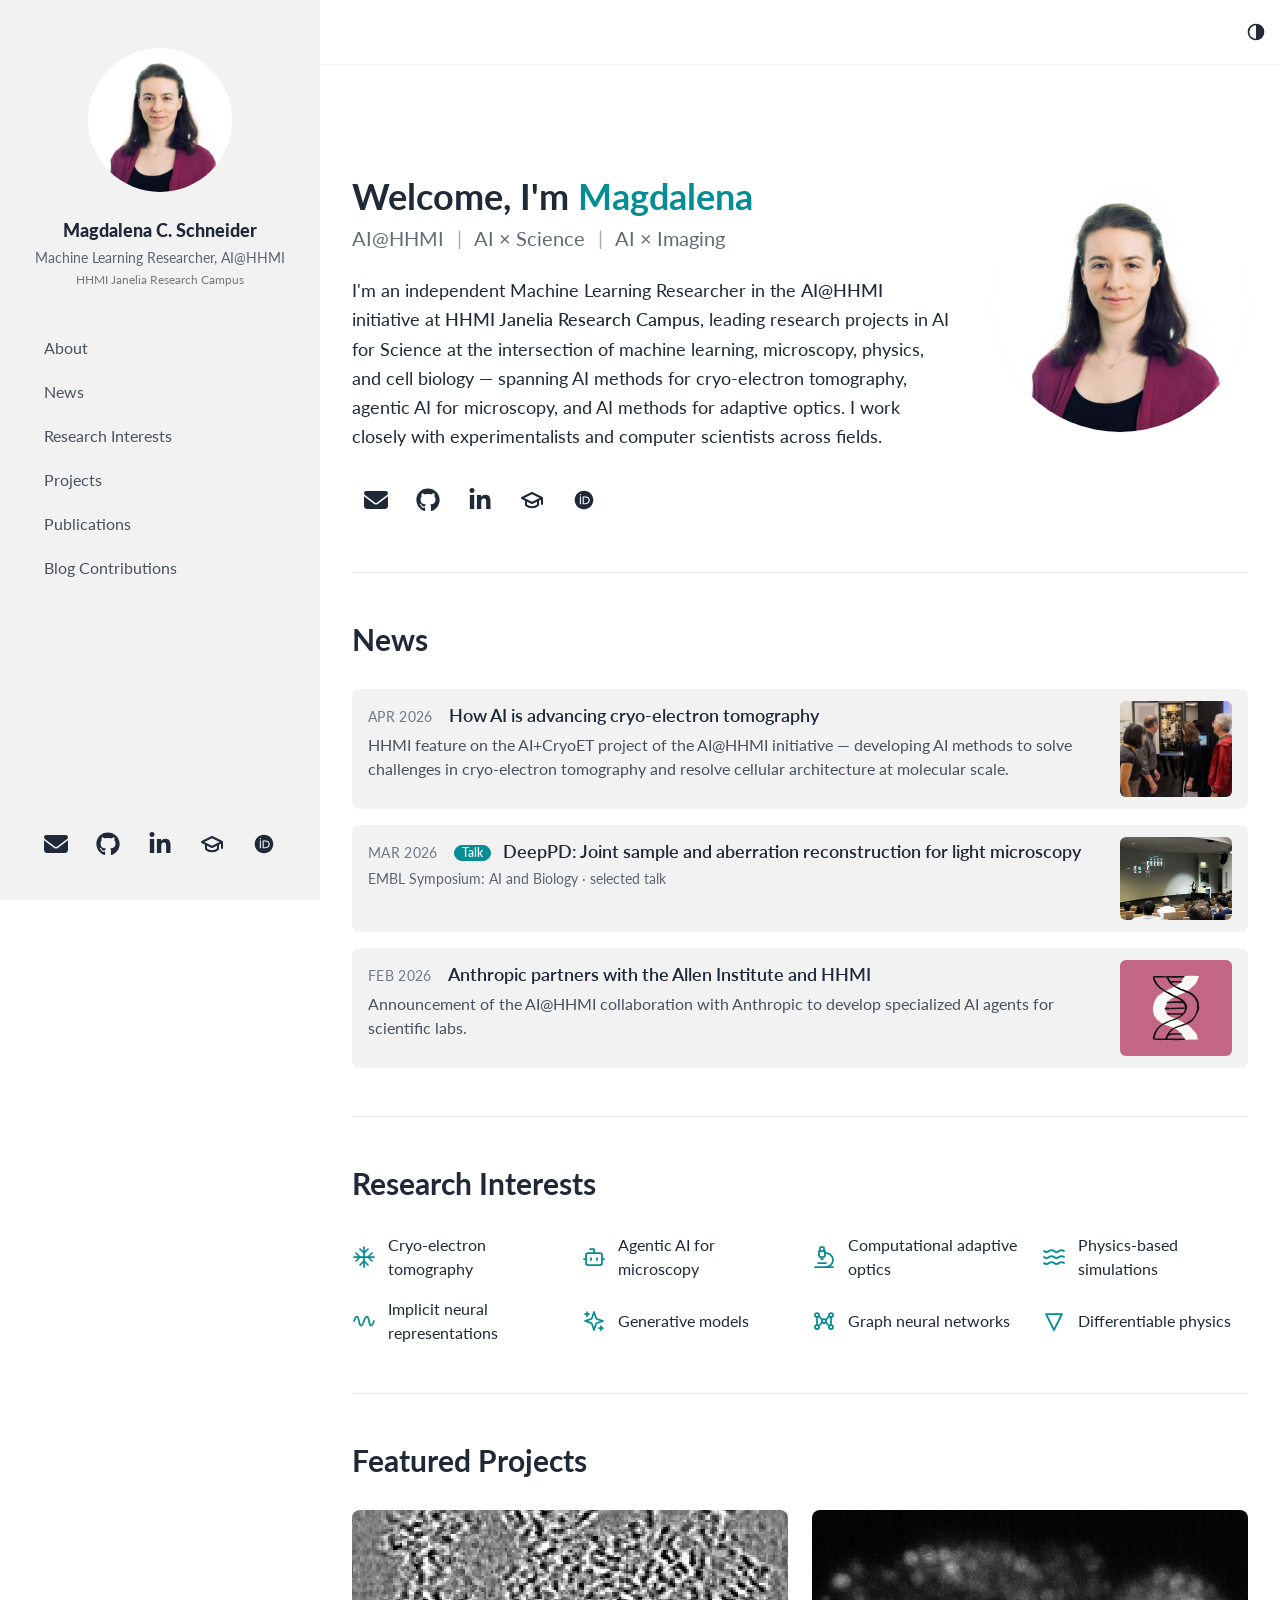
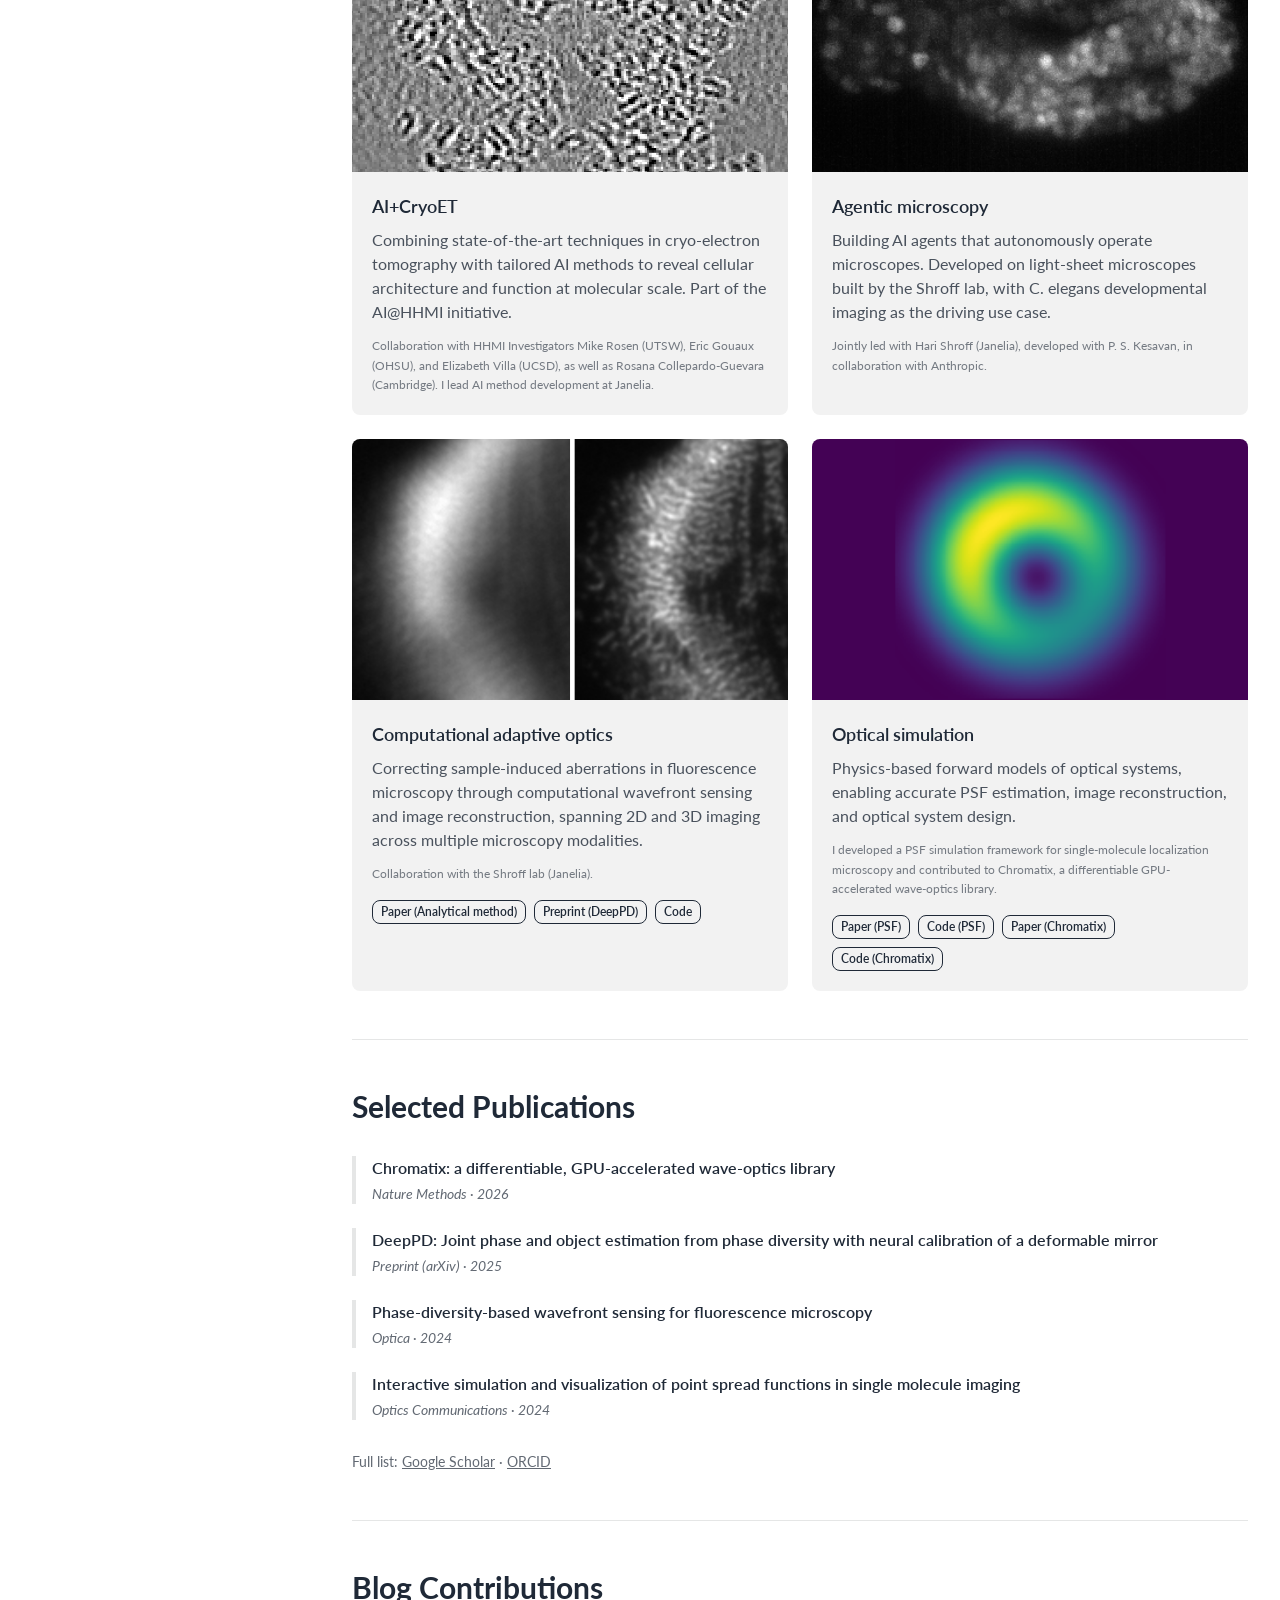
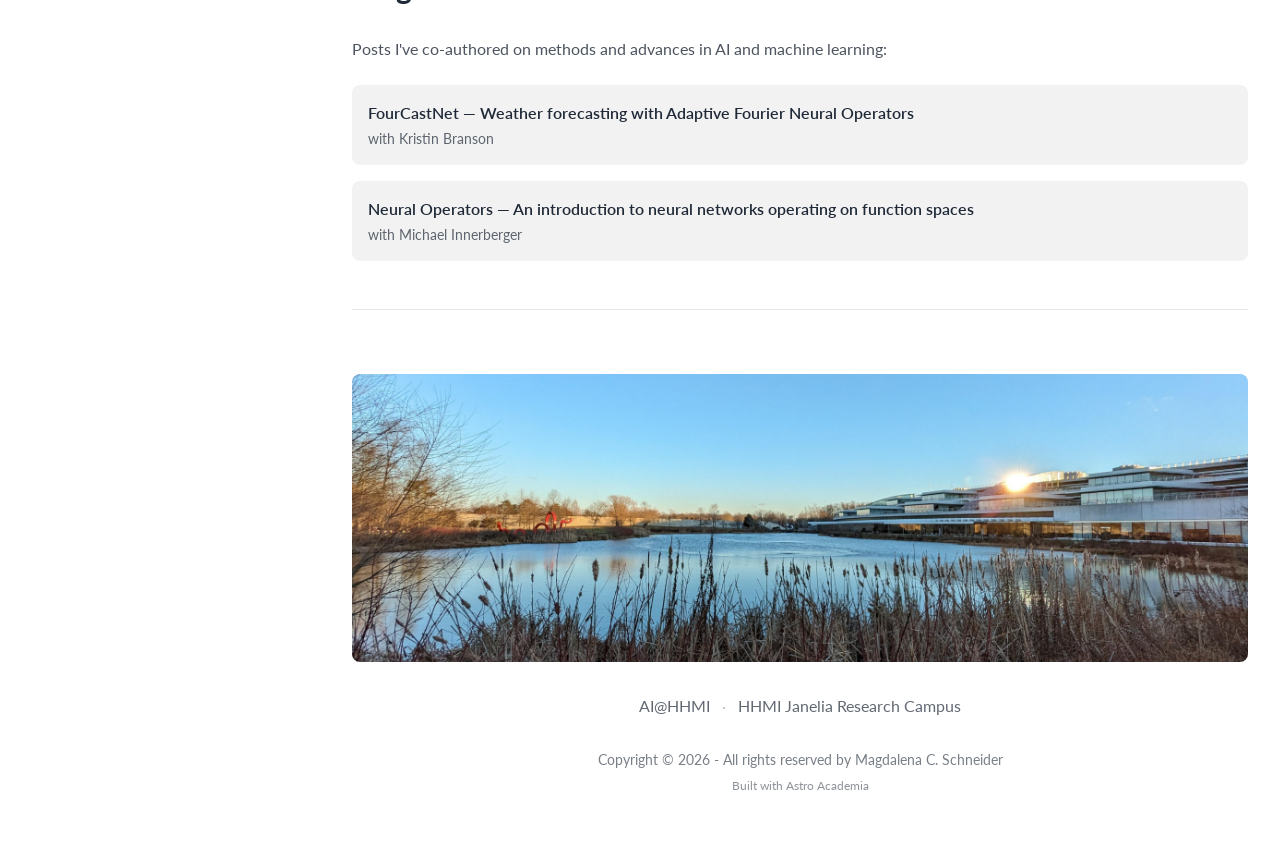
==== commit e2e1f1aa: "Rebuild site" ====
--- a/index.html
+++ b/index.html
@@ -30,7 +30,7 @@
 </p> <div class="max-w-md"> <div class="flex flex-wrap items-center gap-1"> <!-- Email (mailto assembled client-side to deter scrapers) --> <a href="#" data-ed="schneiderm2" data-eh="hhmi.org" class="email-link size-12 inline-flex items-center justify-center rounded-xl hover:bg-primary/20 transition-all duration-300" aria-label="Email"> <svg viewBox="0 0 512 512" class="size-6" fill="currentColor"><!--!Font Awesome Free 6.7.2 by @fontawesome - https://fontawesome.com License - https://fontawesome.com/license/free Copyright 2025 Fonticons, Inc.--><path d="M48 64C21.5 64 0 85.5 0 112c0 15.1 7.1 29.3 19.2 38.4L236.8 313.6c11.4 8.5 27 8.5 38.4 0L492.8 150.4c12.1-9.1 19.2-23.3 19.2-38.4c0-26.5-21.5-48-48-48L48 64zM0 176L0 384c0 35.3 28.7 64 64 64l384 0c35.3 0 64-28.7 64-64l0-208L294.4 339.2c-22.8 17.1-54 17.1-76.8 0L0 176z" /></svg> </a> <!-- GitHub --> <a href="https://github.com/schneidermc" target="_blank" class="size-12 inline-flex items-center justify-center rounded-xl hover:bg-primary/20 transition-all duration-300"> <svg viewBox="0 0 496 512" class="size-6" fill="currentColor"><!--!Font Awesome Free 6.7.2 by @fontawesome - https://fontawesome.com License - https://fontawesome.com/license/free Copyright 2025 Fonticons, Inc.--><path d="M165.9 397.4c0 2-2.3 3.6-5.2 3.6-3.3 .3-5.6-1.3-5.6-3.6 0-2 2.3-3.6 5.2-3.6 3-.3 5.6 1.3 5.6 3.6zm-31.1-4.5c-.7 2 1.3 4.3 4.3 4.9 2.6 1 5.6 0 6.2-2s-1.3-4.3-4.3-5.2c-2.6-.7-5.5 .3-6.2 2.3zm44.2-1.7c-2.9 .7-4.9 2.6-4.6 4.9 .3 2 2.9 3.3 5.9 2.6 2.9-.7 4.9-2.6 4.6-4.6-.3-1.9-3-3.2-5.9-2.9zM244.8 8C106.1 8 0 113.3 0 252c0 110.9 69.8 205.8 169.5 239.2 12.8 2.3 17.3-5.6 17.3-12.1 0-6.2-.3-40.4-.3-61.4 0 0-70 15-84.7-29.8 0 0-11.4-29.1-27.8-36.6 0 0-22.9-15.7 1.6-15.4 0 0 24.9 2 38.6 25.8 21.9 38.6 58.6 27.5 72.9 20.9 2.3-16 8.8-27.1 16-33.7-55.9-6.2-112.3-14.3-112.3-110.5 0-27.5 7.6-41.3 23.6-58.9-2.6-6.5-11.1-33.3 2.6-67.9 20.9-6.5 69 27 69 27 20-5.6 41.5-8.5 62.8-8.5s42.8 2.9 62.8 8.5c0 0 48.1-33.6 69-27 13.7 34.7 5.2 61.4 2.6 67.9 16 17.7 25.8 31.5 25.8 58.9 0 96.5-58.9 104.2-114.8 110.5 9.2 7.9 17 22.9 17 46.4 0 33.7-.3 75.4-.3 83.6 0 6.5 4.6 14.4 17.3 12.1C428.2 457.8 496 362.9 496 252 496 113.3 383.5 8 244.8 8zM97.2 352.9c-1.3 1-1 3.3 .7 5.2 1.6 1.6 3.9 2.3 5.2 1 1.3-1 1-3.3-.7-5.2-1.6-1.6-3.9-2.3-5.2-1zm-10.8-8.1c-.7 1.3 .3 2.9 2.3 3.9 1.6 1 3.6 .7 4.3-.7 .7-1.3-.3-2.9-2.3-3.9-2-.6-3.6-.3-4.3 .7zm32.4 35.6c-1.6 1.3-1 4.3 1.3 6.2 2.3 2.3 5.2 2.6 6.5 1 1.3-1.3 .7-4.3-1.3-6.2-2.2-2.3-5.2-2.6-6.5-1zm-11.4-14.7c-1.6 1-1.6 3.6 0 5.9 1.6 2.3 4.3 3.3 5.6 2.3 1.6-1.3 1.6-3.9 0-6.2-1.4-2.3-4-3.3-5.6-2z" /></svg> </a> <!-- LinkedIn --> <a href="https://www.linkedin.com/in/magdalena-c-schneider/" target="_blank" class="size-12 inline-flex items-center justify-center rounded-xl hover:bg-primary/20 transition-all duration-300"> <svg viewBox="0 0 448 512" class="size-6" fill="currentColor"><!--!Font Awesome Free 6.7.2 by @fontawesome - https://fontawesome.com License - https://fontawesome.com/license/free Copyright 2025 Fonticons, Inc.--><path d="M100.3 448H7.4V148.9h92.9zM53.8 108.1C24.1 108.1 0 83.5 0 53.8a53.8 53.8 0 0 1 107.6 0c0 29.7-24.1 54.3-53.8 54.3zM447.9 448h-92.7V302.4c0-34.7-.7-79.2-48.3-79.2-48.3 0-55.7 37.7-55.7 76.7V448h-92.8V148.9h89.1v40.8h1.3c12.4-23.5 42.7-48.3 87.9-48.3 94 0 111.3 61.9 111.3 142.3V448z" /></svg> </a> <!-- Google Scholar --> <a href="https://scholar.google.com/citations?hl=en&user=q7RH08IAAAAJ" target="_blank" class="size-12 inline-flex items-center justify-center rounded-xl hover:bg-primary/20 transition-all duration-300"> <svg viewBox="0 0 24 24" fill="none" stroke="currentColor" stroke-width="2" stroke-linecap="round" stroke-linejoin="round" class="size-6">
   <path d="M22 10v6M2 10l10-5 10 5-10 5z" />
   <path d="M6 12v5c3 3 9 3 12 0v-5" />
-</svg> </a> <!-- ORCID --> <a href="https://orcid.org/0000-0002-3771-8353" target="_blank" class="size-12 inline-flex items-center justify-center rounded-xl hover:bg-primary/20 transition-all duration-300"> <svg viewBox="0 0 640 640" class="size-6" fill="currentColor"><!--!Font Awesome Free v7.0.0 by @fontawesome - https://fontawesome.com License - https://fontawesome.com/license/free Copyright 2025 Fonticons, Inc.--><path d="M358.7 252.2L312.8 252.2L312.8 406L360.3 406C427.9 406 443.4 354.7 443.4 329.1C443.4 287.5 416.9 252.2 358.7 252.2zM320 72C183 72 72 183 72 320C72 457 183 568 320 568C457 568 568 457 568 320C568 183 457 72 320 72zM239.2 432.8L209.4 432.8L209.4 225.3L239.2 225.3L239.2 432.8zM224.3 162.5C235.1 162.5 243.9 171.3 243.9 182.1C243.9 192.9 235.1 201.7 224.3 201.7C213.5 201.7 204.7 192.9 204.7 182.1C204.7 171.3 213.5 162.5 224.3 162.5zM364 433L283 433L283 225.3L363.6 225.3C440.3 225.3 474 280.1 474 329.2C474 382.5 432.3 433.1 364 433.1z" /></svg> </a> </div> <script type="module">function a(){document.querySelectorAll("a.email-link").forEach(e=>{const t=e.dataset.ed,s=e.dataset.eh;t&&s&&e.setAttribute("href",`mailto:${t}@${s}`)})}a();document.addEventListener("astro:after-swap",a);</script> </div> </div> <div class="shrink-0"> <img src="/images/portrait_ms_800.png" alt="Portrait of Magdalena C. Schneider" class="rounded-full size-56 lg:size-64 object-cover shadow-sm" width="512" height="512"> </div> </div>  </section><section id="news" class="py-12 border-b border-base-300"> <h2 class="text-3xl font-bold mb-8">News</h2> <ul class="space-y-4"> <li class="px-4 py-3 rounded-lg bg-base-200"> <div class="flex flex-col sm:flex-row sm:gap-5"> <div class="flex-1"> <div class="flex flex-col sm:flex-row sm:items-baseline sm:gap-4"> <time class="text-sm uppercase tracking-wide text-base-content/60 whitespace-nowrap"> Apr 2026 </time> <h3 class="text-lg font-semibold">  <a href="https://www.hhmi.org/news/how-ai-is-advancing-cryo-electron-tomography" class="link link-hover" target="_blank" rel="noopener"> How AI is advancing cryo-electron tomography </a> </h3> </div>  <p class="mt-1 text-base-content/80">HHMI feature on the AI+CryoET project of the AI@HHMI initiative — developing AI methods to solve challenges in cryo-electron tomography and resolve cellular architecture at molecular scale.</p>  </div> <div class="shrink-0 w-full sm:w-28 aspect-[4/3] sm:aspect-auto sm:self-stretch sm:max-h-24 rounded-md mt-3 sm:mt-0 order-first sm:order-last overflow-hidden flex items-center justify-center"> <img src="/images/news/ai-cryoet.jpg" alt="" loading="lazy" class="w-full h-full object-cover"> </div> </div> </li><li class="px-4 py-3 rounded-lg bg-base-200"> <div class="flex flex-col sm:flex-row sm:gap-5"> <div class="flex-1"> <div class="flex flex-col sm:flex-row sm:items-baseline sm:gap-4"> <time class="text-sm uppercase tracking-wide text-base-content/60 whitespace-nowrap"> Mar 2026 </time> <h3 class="text-lg font-semibold"> <span class="badge badge-sm bg-brand text-white border-brand mr-2 align-middle">Talk</span> <a href="https://www.embl.org/about/info/course-and-conference-office/events/ees26-02/#vf-tabs__section-programme" class="link link-hover" target="_blank" rel="noopener"> DeepPD: Joint sample and aberration reconstruction for light microscopy </a> </h3> </div> <p class="text-sm text-base-content/70 mt-1"> EMBL Symposium: AI and Biology · selected talk </p>   </div> <div class="shrink-0 w-full sm:w-28 aspect-[4/3] sm:aspect-auto sm:self-stretch sm:max-h-24 rounded-md mt-3 sm:mt-0 order-first sm:order-last overflow-hidden flex items-center justify-center"> <img src="/images/embl-talk-2026-03.jpeg" alt="" loading="lazy" class="w-full h-full object-cover"> </div> </div> </li><li class="px-4 py-3 rounded-lg bg-base-200"> <div class="flex flex-col sm:flex-row sm:gap-5"> <div class="flex-1"> <div class="flex flex-col sm:flex-row sm:items-baseline sm:gap-4"> <time class="text-sm uppercase tracking-wide text-base-content/60 whitespace-nowrap"> Feb 2026 </time> <h3 class="text-lg font-semibold">  <a href="https://www.anthropic.com/news/anthropic-partners-with-allen-institute-and-howard-hughes-medical-institute" class="link link-hover" target="_blank" rel="noopener"> Anthropic partners with the Allen Institute and HHMI </a> </h3> </div>  <p class="mt-1 text-base-content/80">Announcement of the AI@HHMI collaboration with Anthropic to develop specialized AI agents for scientific labs.</p>  </div> <div class="shrink-0 w-full sm:w-28 aspect-[4/3] sm:aspect-auto sm:self-stretch sm:max-h-24 rounded-md mt-3 sm:mt-0 order-first sm:order-last overflow-hidden flex items-center justify-center" style="background-color: #c46686"> <img src="/images/news/anthropic-janelia.svg" alt="" loading="lazy" class="w-full h-full object-contain p-2"> </div> </div> </li> </ul> </section><section id="research-interests" class="py-12 border-b border-base-300"> <h2 class="text-3xl font-bold mb-8">Research Interests</h2>  <ul class="grid grid-cols-1 sm:grid-cols-2 lg:grid-cols-4 gap-x-6 gap-y-4"> <li class="flex items-center gap-3"> <svg xmlns="http://www.w3.org/2000/svg" viewBox="0 0 24 24" fill="none" stroke="currentColor" stroke-width="1.75" stroke-linecap="round" stroke-linejoin="round" class="size-6 shrink-0 text-brand" aria-hidden="true"><path d="M2 12h20"/><path d="M12 2v20"/><path d="m20 16-4-4 4-4"/><path d="m4 8 4 4-4 4"/><path d="m16 4-4 4-4-4"/><path d="m8 20 4-4 4 4"/></svg> <span class="text-base-content">Cryo-electron tomography</span> </li><li class="flex items-center gap-3"> <svg xmlns="http://www.w3.org/2000/svg" viewBox="0 0 24 24" fill="none" stroke="currentColor" stroke-width="1.75" stroke-linecap="round" stroke-linejoin="round" class="size-6 shrink-0 text-brand" aria-hidden="true"><path d="M12 8V4H8"/><rect width="16" height="12" x="4" y="8" rx="2"/><path d="M2 14h2M20 14h2M15 13v2M9 13v2"/></svg> <span class="text-base-content">Agentic AI for microscopy</span> </li><li class="flex items-center gap-3"> <svg xmlns="http://www.w3.org/2000/svg" viewBox="0 0 24 24" fill="none" stroke="currentColor" stroke-width="1.75" stroke-linecap="round" stroke-linejoin="round" class="size-6 shrink-0 text-brand" aria-hidden="true"><path d="M6 18h8"/><path d="M3 22h18"/><path d="M14 22a7 7 0 1 0 0-14h-1"/><path d="M9 14h2"/><path d="M9 12a2 2 0 0 1-2-2V6h6v4a2 2 0 0 1-2 2Z"/><path d="M12 6V3a1 1 0 0 0-1-1H9a1 1 0 0 0-1 1v3"/></svg> <span class="text-base-content">Computational adaptive optics</span> </li><li class="flex items-center gap-3"> <svg xmlns="http://www.w3.org/2000/svg" viewBox="0 0 24 24" fill="none" stroke="currentColor" stroke-width="1.75" stroke-linecap="round" stroke-linejoin="round" class="size-6 shrink-0 text-brand" aria-hidden="true"><path d="M2 6c.6.5 1.2 1 2.5 1C7 7 7 5 9.5 5c2.6 0 2.4 2 5 2 2.5 0 2.5-2 5-2 1.3 0 1.9.5 2.5 1"/><path d="M2 12c.6.5 1.2 1 2.5 1 2.5 0 2.5-2 5-2 2.6 0 2.4 2 5 2 2.5 0 2.5-2 5-2 1.3 0 1.9.5 2.5 1"/><path d="M2 18c.6.5 1.2 1 2.5 1 2.5 0 2.5-2 5-2 2.6 0 2.4 2 5 2 2.5 0 2.5-2 5-2 1.3 0 1.9.5 2.5 1"/></svg> <span class="text-base-content">Physics-based simulations</span> </li><li class="flex items-center gap-3"> <svg xmlns="http://www.w3.org/2000/svg" viewBox="0 0 24 24" fill="none" stroke="currentColor" stroke-width="1.75" stroke-linecap="round" stroke-linejoin="round" class="size-6 shrink-0 text-brand" aria-hidden="true"><path d="M2 12c2-6 4-6 5 0s3 6 5 0 4-6 5 0 3 6 5 0"/></svg> <span class="text-base-content">Implicit neural representations</span> </li><li class="flex items-center gap-3"> <svg xmlns="http://www.w3.org/2000/svg" viewBox="0 0 24 24" fill="none" stroke="currentColor" stroke-width="1.75" stroke-linecap="round" stroke-linejoin="round" class="size-6 shrink-0 text-brand" aria-hidden="true"><path d="m12 3-1.912 5.813a2 2 0 0 1-1.275 1.275L3 12l5.813 1.912a2 2 0 0 1 1.275 1.275L12 21l1.912-5.813a2 2 0 0 1 1.275-1.275L21 12l-5.813-1.912a2 2 0 0 1-1.275-1.275z"/><path d="M5 3v4M3 5h4M19 17v4M17 19h4"/></svg> <span class="text-base-content">Generative models</span> </li><li class="flex items-center gap-3"> <svg xmlns="http://www.w3.org/2000/svg" viewBox="0 0 24 24" fill="none" stroke="currentColor" stroke-width="1.75" stroke-linecap="round" stroke-linejoin="round" class="size-6 shrink-0 text-brand" aria-hidden="true"><circle cx="5" cy="6" r="2"/><circle cx="5" cy="18" r="2"/><circle cx="12" cy="12" r="2"/><circle cx="19" cy="6" r="2"/><circle cx="19" cy="18" r="2"/><path d="M6.7 7 10.3 10.9"/><path d="M6.7 17 10.3 13.1"/><path d="M17.3 7 13.7 10.9"/><path d="M17.3 17 13.7 13.1"/><path d="M5 8 V16"/><path d="M19 8 V16"/></svg> <span class="text-base-content">Graph neural networks</span> </li><li class="flex items-center gap-3"> <svg xmlns="http://www.w3.org/2000/svg" viewBox="0 0 24 24" fill="none" stroke="currentColor" stroke-width="1.75" stroke-linecap="round" stroke-linejoin="round" class="size-6 shrink-0 text-brand" aria-hidden="true"><path d="M4 5 L20 5 L12 21 Z"/></svg> <span class="text-base-content">Differentiable physics</span> </li> </ul>  </section><section id="projects" class="py-12 border-b border-base-300"> <h2 class="text-3xl font-bold mb-8">Featured Projects</h2>  <div class="grid grid-cols-1 md:grid-cols-2 gap-6"> <article class="flex flex-col rounded-lg bg-base-200 overflow-hidden"> <img src="/images/cryoet-sim.png" alt="AI+CryoET thumbnail" class="w-full aspect-[5/3] object-cover" loading="lazy"> <div class="p-5 flex-1 flex flex-col"> <h3 class="text-lg font-semibold mb-2">AI+CryoET</h3> <p class="text-base-content/80">Combining state-of-the-art techniques in cryo-electron tomography with tailored AI methods to reveal cellular architecture and function at molecular scale. Part of the AI@HHMI initiative.</p> <p class="text-xs text-base-content/60 mt-3 leading-relaxed">Collaboration with HHMI Investigators Mike Rosen (UTSW), Eric Gouaux (OHSU), and Elizabeth Villa (UCSD), as well as Rosana Collepardo-Guevara (Cambridge). I lead AI method development at Janelia.</p>  </div> </article><article class="flex flex-col rounded-lg bg-base-200 overflow-hidden"> <img src="/images/celegans-pretzel.png" alt="Agentic microscopy thumbnail" class="w-full aspect-[5/3] object-cover" loading="lazy"> <div class="p-5 flex-1 flex flex-col"> <h3 class="text-lg font-semibold mb-2">Agentic microscopy</h3> <p class="text-base-content/80">Building AI agents that autonomously operate microscopes. Developed on light-sheet microscopes built by the Shroff lab, with C. elegans developmental imaging as the driving use case.</p> <p class="text-xs text-base-content/60 mt-3 leading-relaxed">Jointly led with Hari Shroff (Janelia), developed with P. S. Kesavan, in collaboration with Anthropic.</p>  </div> </article><article class="flex flex-col rounded-lg bg-base-200 overflow-hidden"> <img src="/images/phase-diversity.png" alt="Computational adaptive optics thumbnail" class="w-full aspect-[5/3] object-cover" loading="lazy"> <div class="p-5 flex-1 flex flex-col"> <h3 class="text-lg font-semibold mb-2">Computational adaptive optics</h3> <p class="text-base-content/80">Correcting sample-induced aberrations in fluorescence microscopy through computational wavefront sensing and image reconstruction, spanning 2D and 3D imaging across multiple microscopy modalities.</p> <p class="text-xs text-base-content/60 mt-3 leading-relaxed">Collaboration with the Shroff lab (Janelia).</p> <div class="mt-4 flex flex-wrap gap-2"> <a href="https://doi.org/10.1364/OPTICA.518559" class="btn btn-xs btn-outline" target="_blank" rel="noopener"> Paper (Analytical method) </a><a href="https://arxiv.org/abs/2504.14157" class="btn btn-xs btn-outline" target="_blank" rel="noopener"> Preprint (DeepPD) </a><a href="https://ossi.janelia.org/projects/phase-diversity" class="btn btn-xs btn-outline" target="_blank" rel="noopener"> Code </a> </div> </div> </article><article class="flex flex-col rounded-lg bg-base-200 overflow-hidden"> <img src="/images/psf-project.png" alt="Optical simulation thumbnail" class="w-full aspect-[5/3] object-cover" loading="lazy"> <div class="p-5 flex-1 flex flex-col"> <h3 class="text-lg font-semibold mb-2">Optical simulation</h3> <p class="text-base-content/80">Physics-based forward models of optical systems, enabling accurate PSF estimation, image reconstruction, and optical system design.</p> <p class="text-xs text-base-content/60 mt-3 leading-relaxed">I developed a PSF simulation framework for single-molecule localization microscopy and contributed to Chromatix, a differentiable GPU-accelerated wave-optics library.</p> <div class="mt-4 flex flex-wrap gap-2"> <a href="https://doi.org/10.1016/j.optcom.2024.130463" class="btn btn-xs btn-outline" target="_blank" rel="noopener"> Paper (PSF) </a><a href="https://github.com/schneidermc/psf-simulation-app" class="btn btn-xs btn-outline" target="_blank" rel="noopener"> Code (PSF) </a><a href="https://www.biorxiv.org/content/10.1101/2025.04.29.651152v2" class="btn btn-xs btn-outline" target="_blank" rel="noopener"> Preprint (Chromatix) </a><a href="https://github.com/chromatix-team/chromatix" class="btn btn-xs btn-outline" target="_blank" rel="noopener"> Code (Chromatix) </a> </div> </div> </article> </div>  </section><section id="publications" class="py-12 border-b border-base-300"> <h2 class="text-3xl font-bold mb-8">Selected Publications</h2> <ol class="space-y-6 list-none pl-0"> <li class="border-l-4 pl-4 border-base-300"> <h3 class="text-base font-semibold"> <a href="https://doi.org/10.48550/arXiv.2504.14157" class="link link-hover" target="_blank" rel="noopener"> DeepPD: Joint phase and object estimation from phase diversity with neural calibration of a deformable mirror </a> </h3> <p class="text-sm mt-1"></p> <p class="text-sm text-base-content/70 italic mt-1"> Preprint (arXiv) · 2025 </p>  </li><li class="border-l-4 pl-4 border-base-300"> <h3 class="text-base font-semibold"> <a href="https://doi.org/10.1101/2025.04.29.651152" class="link link-hover" target="_blank" rel="noopener"> Chromatix: a differentiable, GPU-accelerated wave-optics library </a> </h3> <p class="text-sm mt-1"></p> <p class="text-sm text-base-content/70 italic mt-1"> bioRxiv · 2025 </p> <p class="text-sm mt-1">Preprint</p> </li><li class="border-l-4 pl-4 border-base-300"> <h3 class="text-base font-semibold"> <a href="https://doi.org/10.1364/OPTICA.518559" class="link link-hover" target="_blank" rel="noopener"> Phase-diversity-based wavefront sensing for fluorescence microscopy </a> </h3> <p class="text-sm mt-1"></p> <p class="text-sm text-base-content/70 italic mt-1"> Optica · 2024 </p>  </li><li class="border-l-4 pl-4 border-base-300"> <h3 class="text-base font-semibold"> <a href="https://doi.org/10.1016/j.optcom.2024.130463" class="link link-hover" target="_blank" rel="noopener"> Interactive simulation and visualization of point spread functions in single molecule imaging </a> </h3> <p class="text-sm mt-1"></p> <p class="text-sm text-base-content/70 italic mt-1"> Optics Communications · 2024 </p>  </li> </ol><p class="mt-8 text-sm text-base-content/70">
+</svg> </a> <!-- ORCID --> <a href="https://orcid.org/0000-0002-3771-8353" target="_blank" class="size-12 inline-flex items-center justify-center rounded-xl hover:bg-primary/20 transition-all duration-300"> <svg viewBox="0 0 640 640" class="size-6" fill="currentColor"><!--!Font Awesome Free v7.0.0 by @fontawesome - https://fontawesome.com License - https://fontawesome.com/license/free Copyright 2025 Fonticons, Inc.--><path d="M358.7 252.2L312.8 252.2L312.8 406L360.3 406C427.9 406 443.4 354.7 443.4 329.1C443.4 287.5 416.9 252.2 358.7 252.2zM320 72C183 72 72 183 72 320C72 457 183 568 320 568C457 568 568 457 568 320C568 183 457 72 320 72zM239.2 432.8L209.4 432.8L209.4 225.3L239.2 225.3L239.2 432.8zM224.3 162.5C235.1 162.5 243.9 171.3 243.9 182.1C243.9 192.9 235.1 201.7 224.3 201.7C213.5 201.7 204.7 192.9 204.7 182.1C204.7 171.3 213.5 162.5 224.3 162.5zM364 433L283 433L283 225.3L363.6 225.3C440.3 225.3 474 280.1 474 329.2C474 382.5 432.3 433.1 364 433.1z" /></svg> </a> </div> <script type="module">function a(){document.querySelectorAll("a.email-link").forEach(e=>{const t=e.dataset.ed,s=e.dataset.eh;t&&s&&e.setAttribute("href",`mailto:${t}@${s}`)})}a();document.addEventListener("astro:after-swap",a);</script> </div> </div> <div class="shrink-0"> <img src="/images/portrait_ms_800.png" alt="Portrait of Magdalena C. Schneider" class="rounded-full size-56 lg:size-64 object-cover shadow-sm" width="512" height="512"> </div> </div>  </section><section id="news" class="py-12 border-b border-base-300"> <h2 class="text-3xl font-bold mb-8">News</h2> <ul class="space-y-4"> <li class="px-4 py-3 rounded-lg bg-base-200"> <div class="flex flex-col sm:flex-row sm:gap-5"> <div class="flex-1"> <div class="flex flex-col sm:flex-row sm:items-baseline sm:gap-4"> <time class="text-sm uppercase tracking-wide text-base-content/60 whitespace-nowrap"> Apr 2026 </time> <h3 class="text-lg font-semibold">  <a href="https://www.hhmi.org/news/how-ai-is-advancing-cryo-electron-tomography" class="link link-hover" target="_blank" rel="noopener"> How AI is advancing cryo-electron tomography </a> </h3> </div>  <p class="mt-1 text-base-content/80">HHMI feature on the AI+CryoET project of the AI@HHMI initiative — developing AI methods to solve challenges in cryo-electron tomography and resolve cellular architecture at molecular scale.</p>  </div> <div class="shrink-0 w-full sm:w-28 aspect-[4/3] sm:aspect-auto sm:self-stretch sm:max-h-24 rounded-md mt-3 sm:mt-0 order-first sm:order-last overflow-hidden flex items-center justify-center"> <img src="/images/news/ai-cryoet.jpg" alt="" loading="lazy" class="w-full h-full object-cover"> </div> </div> </li><li class="px-4 py-3 rounded-lg bg-base-200"> <div class="flex flex-col sm:flex-row sm:gap-5"> <div class="flex-1"> <div class="flex flex-col sm:flex-row sm:items-baseline sm:gap-4"> <time class="text-sm uppercase tracking-wide text-base-content/60 whitespace-nowrap"> Mar 2026 </time> <h3 class="text-lg font-semibold"> <span class="badge badge-sm bg-brand text-white border-brand mr-2 align-middle">Talk</span> <a href="https://www.embl.org/about/info/course-and-conference-office/events/ees26-02/#vf-tabs__section-programme" class="link link-hover" target="_blank" rel="noopener"> DeepPD: Joint sample and aberration reconstruction for light microscopy </a> </h3> </div> <p class="text-sm text-base-content/70 mt-1"> EMBL Symposium: AI and Biology · selected talk </p>   </div> <div class="shrink-0 w-full sm:w-28 aspect-[4/3] sm:aspect-auto sm:self-stretch sm:max-h-24 rounded-md mt-3 sm:mt-0 order-first sm:order-last overflow-hidden flex items-center justify-center"> <img src="/images/embl-talk-2026-03.jpeg" alt="" loading="lazy" class="w-full h-full object-cover"> </div> </div> </li><li class="px-4 py-3 rounded-lg bg-base-200"> <div class="flex flex-col sm:flex-row sm:gap-5"> <div class="flex-1"> <div class="flex flex-col sm:flex-row sm:items-baseline sm:gap-4"> <time class="text-sm uppercase tracking-wide text-base-content/60 whitespace-nowrap"> Feb 2026 </time> <h3 class="text-lg font-semibold">  <a href="https://www.anthropic.com/news/anthropic-partners-with-allen-institute-and-howard-hughes-medical-institute" class="link link-hover" target="_blank" rel="noopener"> Anthropic partners with the Allen Institute and HHMI </a> </h3> </div>  <p class="mt-1 text-base-content/80">Announcement of the AI@HHMI collaboration with Anthropic to develop specialized AI agents for scientific labs.</p>  </div> <div class="shrink-0 w-full sm:w-28 aspect-[4/3] sm:aspect-auto sm:self-stretch sm:max-h-24 rounded-md mt-3 sm:mt-0 order-first sm:order-last overflow-hidden flex items-center justify-center" style="background-color: #c46686"> <img src="/images/news/anthropic-janelia.svg" alt="" loading="lazy" class="w-full h-full object-contain p-2"> </div> </div> </li> </ul> </section><section id="research-interests" class="py-12 border-b border-base-300"> <h2 class="text-3xl font-bold mb-8">Research Interests</h2>  <ul class="grid grid-cols-1 sm:grid-cols-2 lg:grid-cols-4 gap-x-6 gap-y-4"> <li class="flex items-center gap-3"> <svg xmlns="http://www.w3.org/2000/svg" viewBox="0 0 24 24" fill="none" stroke="currentColor" stroke-width="1.75" stroke-linecap="round" stroke-linejoin="round" class="size-6 shrink-0 text-brand" aria-hidden="true"><path d="M2 12h20"/><path d="M12 2v20"/><path d="m20 16-4-4 4-4"/><path d="m4 8 4 4-4 4"/><path d="m16 4-4 4-4-4"/><path d="m8 20 4-4 4 4"/></svg> <span class="text-base-content">Cryo-electron tomography</span> </li><li class="flex items-center gap-3"> <svg xmlns="http://www.w3.org/2000/svg" viewBox="0 0 24 24" fill="none" stroke="currentColor" stroke-width="1.75" stroke-linecap="round" stroke-linejoin="round" class="size-6 shrink-0 text-brand" aria-hidden="true"><path d="M12 8V4H8"/><rect width="16" height="12" x="4" y="8" rx="2"/><path d="M2 14h2M20 14h2M15 13v2M9 13v2"/></svg> <span class="text-base-content">Agentic AI for microscopy</span> </li><li class="flex items-center gap-3"> <svg xmlns="http://www.w3.org/2000/svg" viewBox="0 0 24 24" fill="none" stroke="currentColor" stroke-width="1.75" stroke-linecap="round" stroke-linejoin="round" class="size-6 shrink-0 text-brand" aria-hidden="true"><path d="M6 18h8"/><path d="M3 22h18"/><path d="M14 22a7 7 0 1 0 0-14h-1"/><path d="M9 14h2"/><path d="M9 12a2 2 0 0 1-2-2V6h6v4a2 2 0 0 1-2 2Z"/><path d="M12 6V3a1 1 0 0 0-1-1H9a1 1 0 0 0-1 1v3"/></svg> <span class="text-base-content">Computational adaptive optics</span> </li><li class="flex items-center gap-3"> <svg xmlns="http://www.w3.org/2000/svg" viewBox="0 0 24 24" fill="none" stroke="currentColor" stroke-width="1.75" stroke-linecap="round" stroke-linejoin="round" class="size-6 shrink-0 text-brand" aria-hidden="true"><path d="M2 6c.6.5 1.2 1 2.5 1C7 7 7 5 9.5 5c2.6 0 2.4 2 5 2 2.5 0 2.5-2 5-2 1.3 0 1.9.5 2.5 1"/><path d="M2 12c.6.5 1.2 1 2.5 1 2.5 0 2.5-2 5-2 2.6 0 2.4 2 5 2 2.5 0 2.5-2 5-2 1.3 0 1.9.5 2.5 1"/><path d="M2 18c.6.5 1.2 1 2.5 1 2.5 0 2.5-2 5-2 2.6 0 2.4 2 5 2 2.5 0 2.5-2 5-2 1.3 0 1.9.5 2.5 1"/></svg> <span class="text-base-content">Physics-based simulations</span> </li><li class="flex items-center gap-3"> <svg xmlns="http://www.w3.org/2000/svg" viewBox="0 0 24 24" fill="none" stroke="currentColor" stroke-width="1.75" stroke-linecap="round" stroke-linejoin="round" class="size-6 shrink-0 text-brand" aria-hidden="true"><path d="M2 12c2-6 4-6 5 0s3 6 5 0 4-6 5 0 3 6 5 0"/></svg> <span class="text-base-content">Implicit neural representations</span> </li><li class="flex items-center gap-3"> <svg xmlns="http://www.w3.org/2000/svg" viewBox="0 0 24 24" fill="none" stroke="currentColor" stroke-width="1.75" stroke-linecap="round" stroke-linejoin="round" class="size-6 shrink-0 text-brand" aria-hidden="true"><path d="m12 3-1.912 5.813a2 2 0 0 1-1.275 1.275L3 12l5.813 1.912a2 2 0 0 1 1.275 1.275L12 21l1.912-5.813a2 2 0 0 1 1.275-1.275L21 12l-5.813-1.912a2 2 0 0 1-1.275-1.275z"/><path d="M5 3v4M3 5h4M19 17v4M17 19h4"/></svg> <span class="text-base-content">Generative models</span> </li><li class="flex items-center gap-3"> <svg xmlns="http://www.w3.org/2000/svg" viewBox="0 0 24 24" fill="none" stroke="currentColor" stroke-width="1.75" stroke-linecap="round" stroke-linejoin="round" class="size-6 shrink-0 text-brand" aria-hidden="true"><circle cx="5" cy="6" r="2"/><circle cx="5" cy="18" r="2"/><circle cx="12" cy="12" r="2"/><circle cx="19" cy="6" r="2"/><circle cx="19" cy="18" r="2"/><path d="M6.7 7 10.3 10.9"/><path d="M6.7 17 10.3 13.1"/><path d="M17.3 7 13.7 10.9"/><path d="M17.3 17 13.7 13.1"/><path d="M5 8 V16"/><path d="M19 8 V16"/></svg> <span class="text-base-content">Graph neural networks</span> </li><li class="flex items-center gap-3"> <svg xmlns="http://www.w3.org/2000/svg" viewBox="0 0 24 24" fill="none" stroke="currentColor" stroke-width="1.75" stroke-linecap="round" stroke-linejoin="round" class="size-6 shrink-0 text-brand" aria-hidden="true"><path d="M4 5 L20 5 L12 21 Z"/></svg> <span class="text-base-content">Differentiable physics</span> </li> </ul>  </section><section id="projects" class="py-12 border-b border-base-300"> <h2 class="text-3xl font-bold mb-8">Featured Projects</h2>  <div class="grid grid-cols-1 md:grid-cols-2 gap-6"> <article class="flex flex-col rounded-lg bg-base-200 overflow-hidden"> <img src="/images/cryoet-sim.png" alt="AI+CryoET thumbnail" class="w-full aspect-[5/3] object-cover" loading="lazy"> <div class="p-5 flex-1 flex flex-col"> <h3 class="text-lg font-semibold mb-2">AI+CryoET</h3> <p class="text-base-content/80">Combining state-of-the-art techniques in cryo-electron tomography with tailored AI methods to reveal cellular architecture and function at molecular scale. Part of the AI@HHMI initiative.</p> <p class="text-xs text-base-content/60 mt-3 leading-relaxed">Collaboration with HHMI Investigators Mike Rosen (UTSW), Eric Gouaux (OHSU), and Elizabeth Villa (UCSD), as well as Rosana Collepardo-Guevara (Cambridge). I lead AI method development at Janelia.</p>  </div> </article><article class="flex flex-col rounded-lg bg-base-200 overflow-hidden"> <img src="/images/celegans-pretzel.png" alt="Agentic microscopy thumbnail" class="w-full aspect-[5/3] object-cover" loading="lazy"> <div class="p-5 flex-1 flex flex-col"> <h3 class="text-lg font-semibold mb-2">Agentic microscopy</h3> <p class="text-base-content/80">Building AI agents that autonomously operate microscopes. Developed on light-sheet microscopes built by the Shroff lab, with C. elegans developmental imaging as the driving use case.</p> <p class="text-xs text-base-content/60 mt-3 leading-relaxed">Jointly led with Hari Shroff (Janelia), developed with P. S. Kesavan, in collaboration with Anthropic.</p>  </div> </article><article class="flex flex-col rounded-lg bg-base-200 overflow-hidden"> <img src="/images/phase-diversity.png" alt="Computational adaptive optics thumbnail" class="w-full aspect-[5/3] object-cover" loading="lazy"> <div class="p-5 flex-1 flex flex-col"> <h3 class="text-lg font-semibold mb-2">Computational adaptive optics</h3> <p class="text-base-content/80">Correcting sample-induced aberrations in fluorescence microscopy through computational wavefront sensing and image reconstruction, spanning 2D and 3D imaging across multiple microscopy modalities.</p> <p class="text-xs text-base-content/60 mt-3 leading-relaxed">Collaboration with the Shroff lab (Janelia).</p> <div class="mt-4 flex flex-wrap gap-2"> <a href="https://doi.org/10.1364/OPTICA.518559" class="btn btn-xs btn-outline" target="_blank" rel="noopener"> Paper (Analytical method) </a><a href="https://arxiv.org/abs/2504.14157" class="btn btn-xs btn-outline" target="_blank" rel="noopener"> Preprint (DeepPD) </a><a href="https://ossi.janelia.org/projects/phase-diversity" class="btn btn-xs btn-outline" target="_blank" rel="noopener"> Code </a> </div> </div> </article><article class="flex flex-col rounded-lg bg-base-200 overflow-hidden"> <img src="/images/psf-project.png" alt="Optical simulation thumbnail" class="w-full aspect-[5/3] object-cover" loading="lazy"> <div class="p-5 flex-1 flex flex-col"> <h3 class="text-lg font-semibold mb-2">Optical simulation</h3> <p class="text-base-content/80">Physics-based forward models of optical systems, enabling accurate PSF estimation, image reconstruction, and optical system design.</p> <p class="text-xs text-base-content/60 mt-3 leading-relaxed">I developed a PSF simulation framework for single-molecule localization microscopy and contributed to Chromatix, a differentiable GPU-accelerated wave-optics library.</p> <div class="mt-4 flex flex-wrap gap-2"> <a href="https://doi.org/10.1016/j.optcom.2024.130463" class="btn btn-xs btn-outline" target="_blank" rel="noopener"> Paper (PSF) </a><a href="https://github.com/schneidermc/psf-simulation-app" class="btn btn-xs btn-outline" target="_blank" rel="noopener"> Code (PSF) </a><a href="https://www.nature.com/articles/s41592-026-03121-x" class="btn btn-xs btn-outline" target="_blank" rel="noopener"> Paper (Chromatix) </a><a href="https://github.com/chromatix-team/chromatix" class="btn btn-xs btn-outline" target="_blank" rel="noopener"> Code (Chromatix) </a> </div> </div> </article> </div>  </section><section id="publications" class="py-12 border-b border-base-300"> <h2 class="text-3xl font-bold mb-8">Selected Publications</h2> <ol class="space-y-6 list-none pl-0"> <li class="border-l-4 pl-4 border-base-300"> <h3 class="text-base font-semibold"> <a href="https://doi.org/10.1038/s41592-026-03121-x" class="link link-hover" target="_blank" rel="noopener"> Chromatix: a differentiable, GPU-accelerated wave-optics library </a> </h3> <p class="text-sm mt-1"></p> <p class="text-sm text-base-content/70 italic mt-1"> Nature Methods · 2026 </p>  </li><li class="border-l-4 pl-4 border-base-300"> <h3 class="text-base font-semibold"> <a href="https://doi.org/10.48550/arXiv.2504.14157" class="link link-hover" target="_blank" rel="noopener"> DeepPD: Joint phase and object estimation from phase diversity with neural calibration of a deformable mirror </a> </h3> <p class="text-sm mt-1"></p> <p class="text-sm text-base-content/70 italic mt-1"> Preprint (arXiv) · 2025 </p>  </li><li class="border-l-4 pl-4 border-base-300"> <h3 class="text-base font-semibold"> <a href="https://doi.org/10.1364/OPTICA.518559" class="link link-hover" target="_blank" rel="noopener"> Phase-diversity-based wavefront sensing for fluorescence microscopy </a> </h3> <p class="text-sm mt-1"></p> <p class="text-sm text-base-content/70 italic mt-1"> Optica · 2024 </p>  </li><li class="border-l-4 pl-4 border-base-300"> <h3 class="text-base font-semibold"> <a href="https://doi.org/10.1016/j.optcom.2024.130463" class="link link-hover" target="_blank" rel="noopener"> Interactive simulation and visualization of point spread functions in single molecule imaging </a> </h3> <p class="text-sm mt-1"></p> <p class="text-sm text-base-content/70 italic mt-1"> Optics Communications · 2024 </p>  </li> </ol><p class="mt-8 text-sm text-base-content/70">
 Full list:  <a href="https://scholar.google.com/citations?hl=en&user=q7RH08IAAAAJ" class="link" target="_blank" rel="noopener">Google Scholar</a>  ·  <a href="https://orcid.org/0000-0002-3771-8353" class="link" target="_blank" rel="noopener">ORCID</a> </p>  </section><section id="blog-contributions" class="py-12 border-b border-base-300"> <h2 class="text-3xl font-bold mb-8">Blog Contributions</h2>  <p class="text-base-content/80 mb-6">
 Posts I've co-authored on methods and advances in AI and machine learning:
 </p> <ul class="space-y-4"> <li class="p-4 rounded-lg bg-base-200"> <a href="https://janelia-cvml.github.io/blog/posts/FourCastNet/" class="link link-hover font-semibold" target="_blank" rel="noopener"> FourCastNet — Weather forecasting with Adaptive Fourier Neural Operators </a> <p class="text-sm text-base-content/70 mt-1">with Kristin Branson</p> </li><li class="p-4 rounded-lg bg-base-200"> <a href="https://janelia-cvml.github.io/blog/posts/NeuralOperators/" class="link link-hover font-semibold" target="_blank" rel="noopener"> Neural Operators — An introduction to neural networks operating on function spaces </a> <p class="text-sm text-base-content/70 mt-1">with Michael Innerberger</p> </li> </ul>  </section><div class="mt-16"> <img src="/images/janelia.jpeg" alt="HHMI Janelia Research Campus" class="w-full h-56 md:h-72 object-cover rounded-lg" loading="lazy"> </div> <aside id="affiliations" class="mt-8 text-center text-base text-base-content/70"> <p> <a href="https://ai.hhmi.org" class="hover:underline">AI@HHMI</a> <span class="mx-2 text-base-content/30">·</span> <a href="https://janelia.org" class="hover:underline">HHMI Janelia Research Campus</a> </p> </aside> <footer class="footer footer-center bg-base-100 text-base-content px-4 pt-8 pb-8"> <aside> <p class="text-sm text-base-content/60">
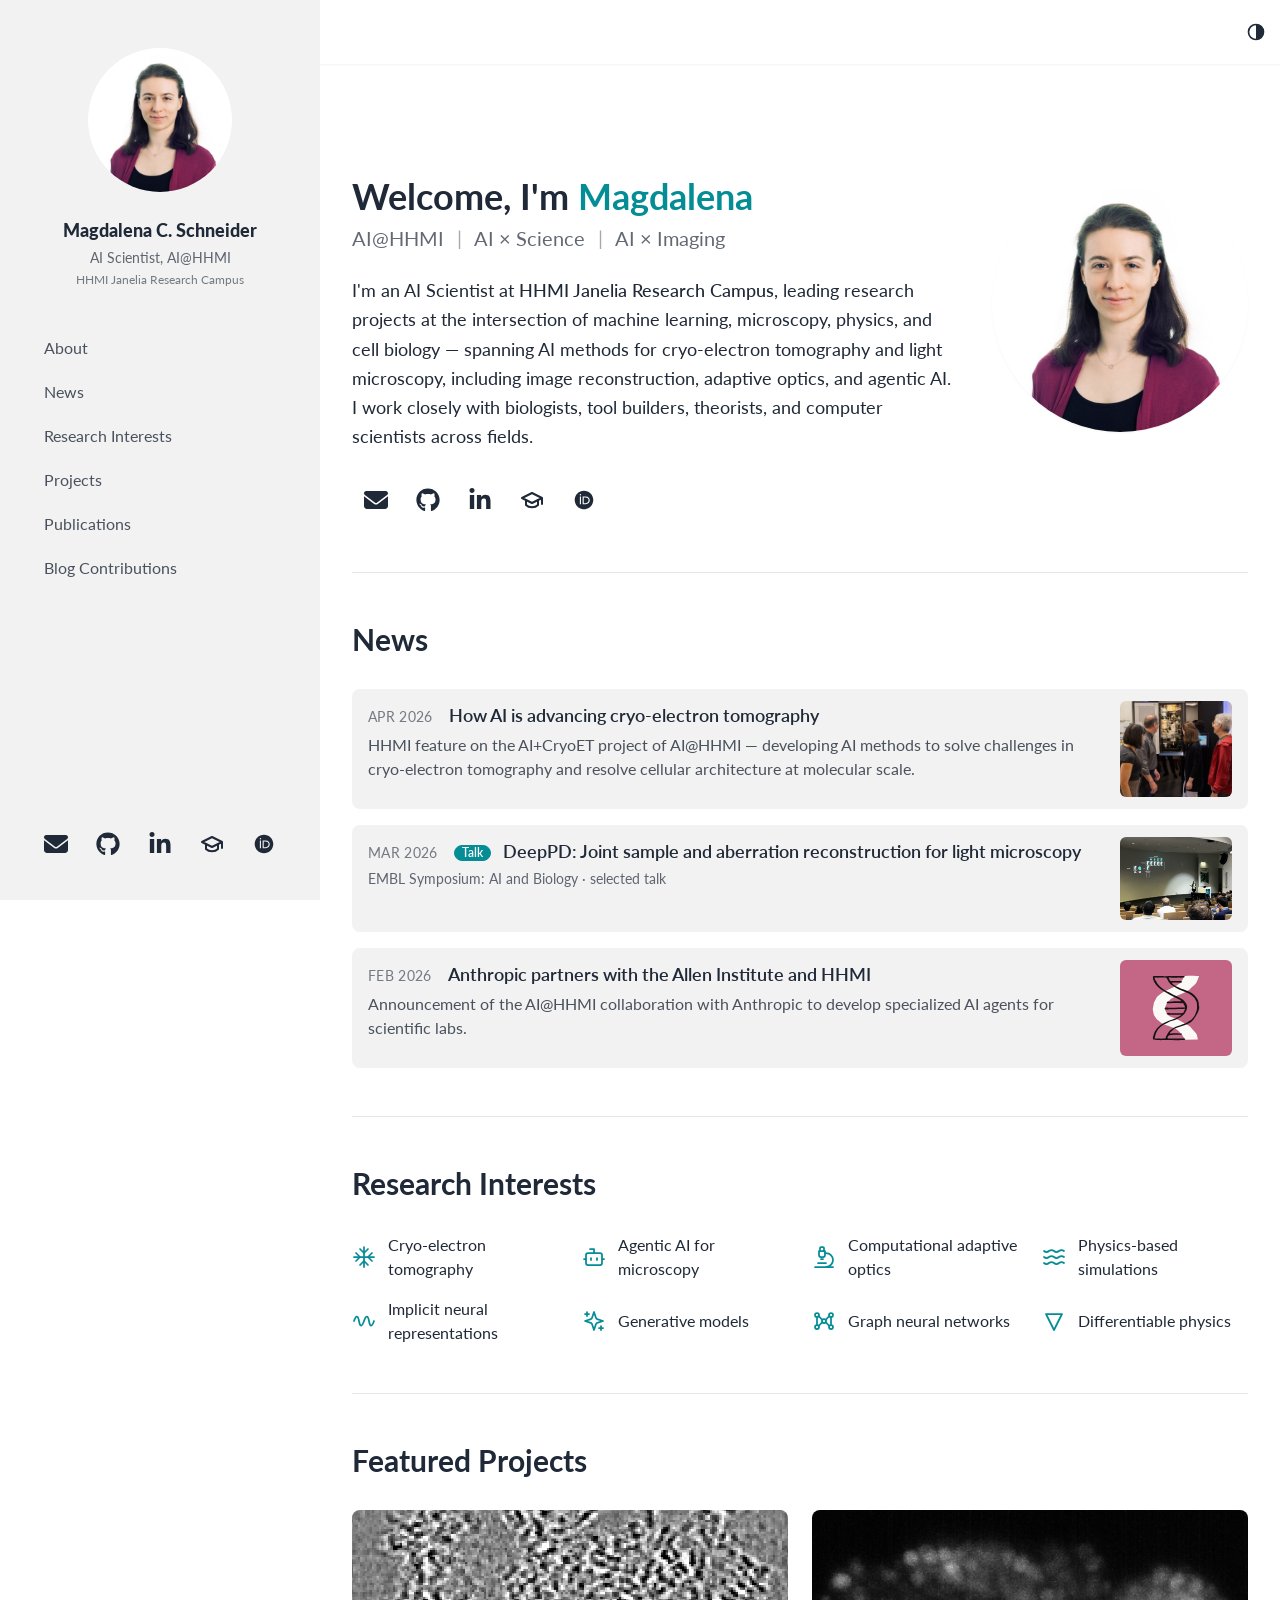
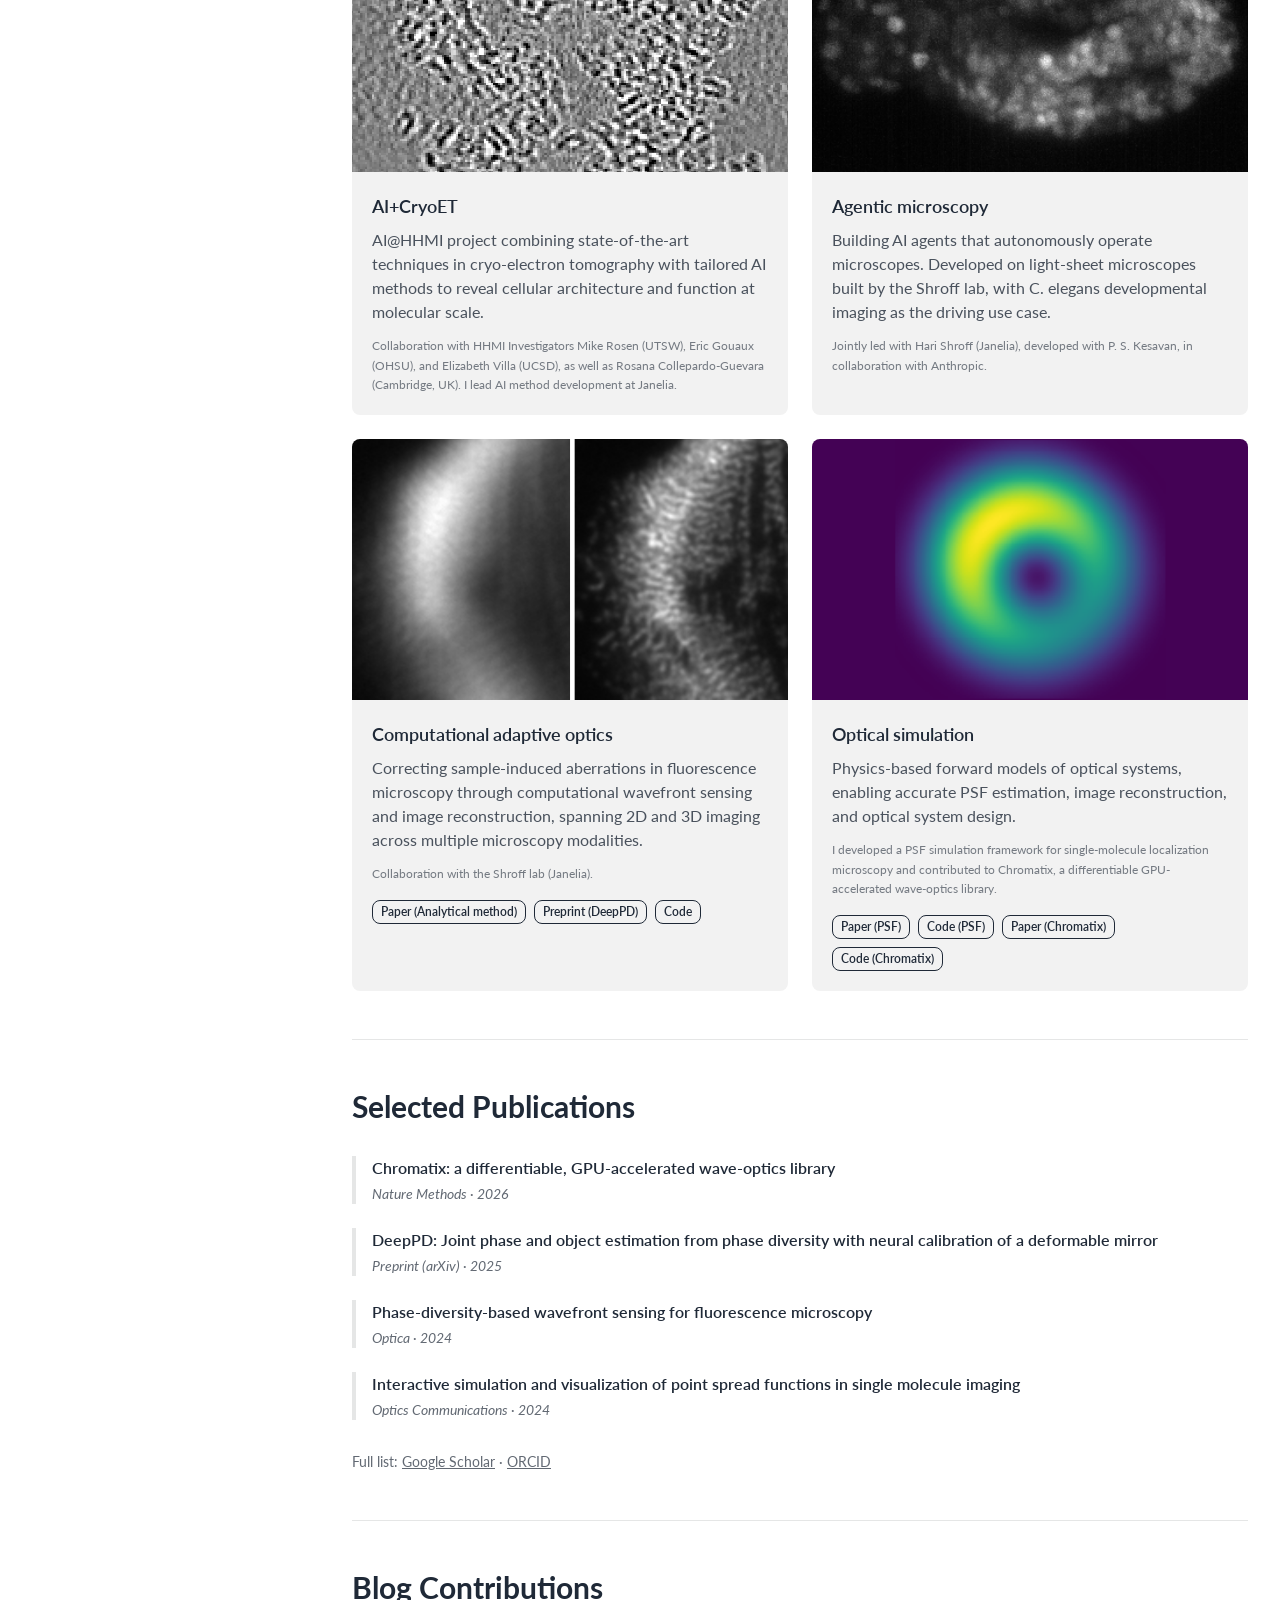
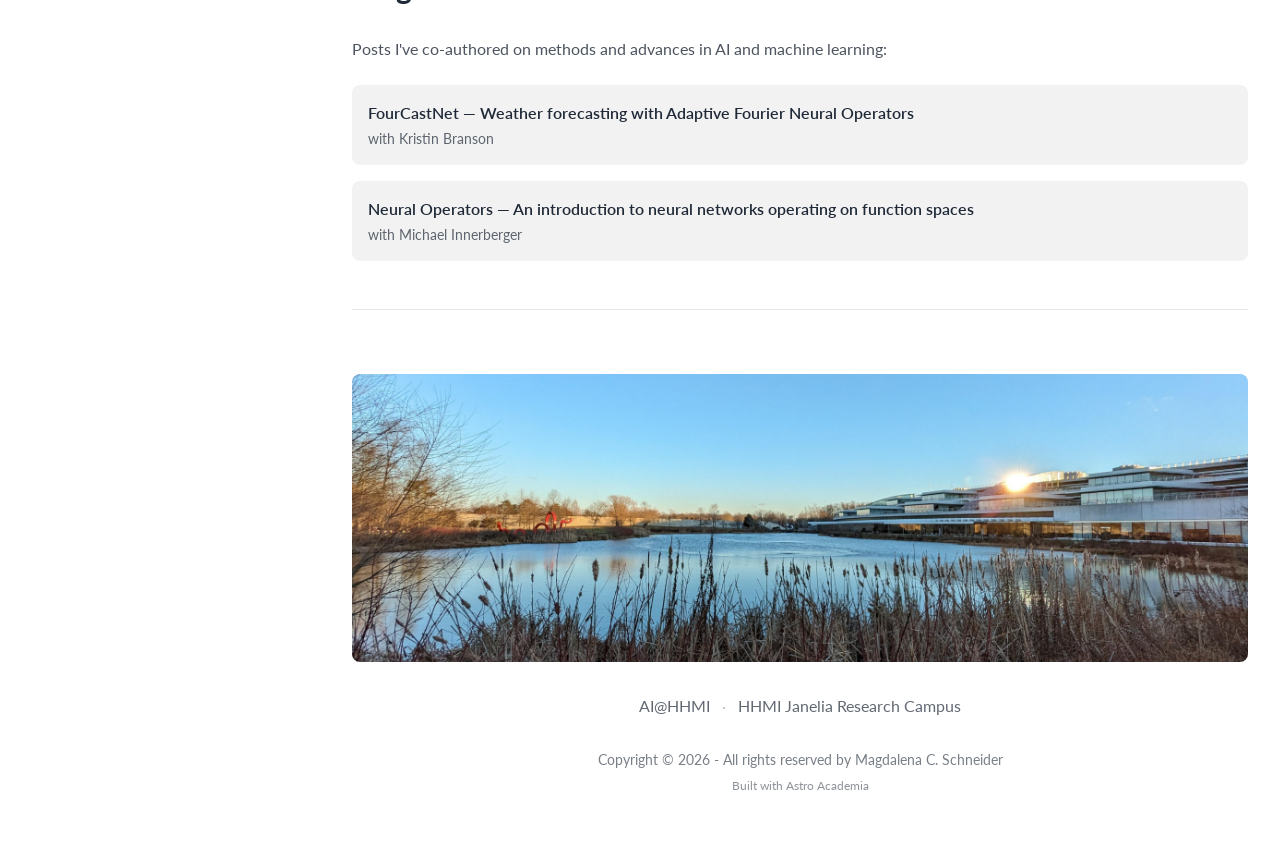
==== commit 94226305: "Rebuild site" ====
--- a/index.html
+++ b/index.html
@@ -1,4 +1,4 @@
-<!DOCTYPE html><html lang="en" data-astro-cid-sckkx6r4> <head><meta name="astro-view-transitions-enabled" content="true"><meta name="astro-view-transitions-fallback" content="animate"><script type="module" src="/_astro/ClientRouter.astro_astro_type_script_index_0_lang.CDGfc0hd.js"></script><meta charset="utf-8"><meta name="viewport" content="width=device-width,initial-scale=1"><link rel="icon" type="image/svg+xml" href="/favicon.svg"><!-- Fonts --><link rel="preconnect" href="https://fonts.googleapis.com"><link rel="preconnect" href="https://fonts.gstatic.com" crossorigin><link rel="stylesheet" href="https://fonts.googleapis.com/css2?family=Lato:ital,wght@0,400;0,700;1,400;1,700&family=Source+Code+Pro:wght@400;600&display=swap"><meta name="generator" content="Astro v5.18.1"><!-- Sitemap --><link rel="sitemap" href="/sitemap-index.xml"><!-- Canonical URL --><link rel="canonical" href="https://schneidermc.github.io/"><!-- Primary Meta Tags --><title>Magdalena C. Schneider</title><meta name="title" content="Magdalena C. Schneider"><meta name="description" content="Independent Machine Learning Researcher at AI@HHMI, HHMI Janelia Research Campus. Research at the intersection of machine learning, microscopy, and cell and tissue biology."><!-- Open Graph / Facebook --><meta property="og:type" content="website"><meta property="og:url" content="https://schneidermc.github.io/"><meta property="og:title" content="Magdalena C. Schneider"><meta property="og:description" content="Independent Machine Learning Researcher at AI@HHMI, HHMI Janelia Research Campus. Research at the intersection of machine learning, microscopy, and cell and tissue biology."><meta property="og:image" content="https://schneidermc.github.io/images/portrait_ms_800.png"><!-- Twitter --><meta property="twitter:card" content="summary_large_image"><meta property="twitter:url" content="https://schneidermc.github.io/"><meta property="twitter:title" content="Magdalena C. Schneider"><meta property="twitter:description" content="Independent Machine Learning Researcher at AI@HHMI, HHMI Janelia Research Campus. Research at the intersection of machine learning, microscopy, and cell and tissue biology."><meta property="twitter:image" content="https://schneidermc.github.io/images/portrait_ms_800.png"><!-- Theme selector scripts --><script>
+<!DOCTYPE html><html lang="en" data-astro-cid-sckkx6r4> <head><meta name="astro-view-transitions-enabled" content="true"><meta name="astro-view-transitions-fallback" content="animate"><script type="module" src="/_astro/ClientRouter.astro_astro_type_script_index_0_lang.CDGfc0hd.js"></script><meta charset="utf-8"><meta name="viewport" content="width=device-width,initial-scale=1"><link rel="icon" type="image/svg+xml" href="/favicon.svg"><!-- Fonts --><link rel="preconnect" href="https://fonts.googleapis.com"><link rel="preconnect" href="https://fonts.gstatic.com" crossorigin><link rel="stylesheet" href="https://fonts.googleapis.com/css2?family=Lato:ital,wght@0,400;0,700;1,400;1,700&family=Source+Code+Pro:wght@400;600&display=swap"><meta name="generator" content="Astro v5.18.1"><!-- Sitemap --><link rel="sitemap" href="/sitemap-index.xml"><!-- Canonical URL --><link rel="canonical" href="https://schneidermc.github.io/"><!-- Primary Meta Tags --><title>Magdalena C. Schneider</title><meta name="title" content="Magdalena C. Schneider"><meta name="description" content="AI Scientist at AI@HHMI, HHMI Janelia Research Campus. Research at the intersection of machine learning, microscopy, and cell and tissue biology."><!-- Open Graph / Facebook --><meta property="og:type" content="website"><meta property="og:url" content="https://schneidermc.github.io/"><meta property="og:title" content="Magdalena C. Schneider"><meta property="og:description" content="AI Scientist at AI@HHMI, HHMI Janelia Research Campus. Research at the intersection of machine learning, microscopy, and cell and tissue biology."><meta property="og:image" content="https://schneidermc.github.io/images/portrait_ms_800.png"><!-- Twitter --><meta property="twitter:card" content="summary_large_image"><meta property="twitter:url" content="https://schneidermc.github.io/"><meta property="twitter:title" content="Magdalena C. Schneider"><meta property="twitter:description" content="AI Scientist at AI@HHMI, HHMI Janelia Research Campus. Research at the intersection of machine learning, microscopy, and cell and tissue biology."><meta property="twitter:image" content="https://schneidermc.github.io/images/portrait_ms_800.png"><!-- Theme selector scripts --><script>
   // Get stored theme or default to light
   const getStoredTheme = () => {
     return localStorage.getItem('theme') || 'light';
@@ -24,18 +24,17 @@
 <span class="mx-2 text-base-content/40">|</span>
 AI × Imaging
 </p> <p class="text-lg leading-relaxed mb-6">
-I'm an independent Machine Learning Researcher in the  <a href="https://ai.hhmi.org" class="text-base-content hover:underline font-medium">AI@HHMI</a> 
-initiative at  <a href="https://janelia.org" class="text-base-content hover:underline font-medium">HHMI Janelia Research Campus</a>,
-				leading research projects in AI for Science at the intersection of machine learning, microscopy, physics, and cell biology — spanning AI methods for cryo-electron tomography, agentic AI for microscopy, and AI methods for adaptive optics. I work closely with experimentalists and computer scientists across fields.
+I'm an AI Scientist at  <a href="https://janelia.org" class="text-base-content hover:underline font-medium">HHMI Janelia Research Campus</a>,
+				leading research projects at the intersection of machine learning, microscopy, physics, and cell biology — spanning AI methods for cryo-electron tomography and light microscopy, including image reconstruction, adaptive optics, and agentic AI. I work closely with biologists, tool builders, theorists, and computer scientists across fields.
 </p> <div class="max-w-md"> <div class="flex flex-wrap items-center gap-1"> <!-- Email (mailto assembled client-side to deter scrapers) --> <a href="#" data-ed="schneiderm2" data-eh="hhmi.org" class="email-link size-12 inline-flex items-center justify-center rounded-xl hover:bg-primary/20 transition-all duration-300" aria-label="Email"> <svg viewBox="0 0 512 512" class="size-6" fill="currentColor"><!--!Font Awesome Free 6.7.2 by @fontawesome - https://fontawesome.com License - https://fontawesome.com/license/free Copyright 2025 Fonticons, Inc.--><path d="M48 64C21.5 64 0 85.5 0 112c0 15.1 7.1 29.3 19.2 38.4L236.8 313.6c11.4 8.5 27 8.5 38.4 0L492.8 150.4c12.1-9.1 19.2-23.3 19.2-38.4c0-26.5-21.5-48-48-48L48 64zM0 176L0 384c0 35.3 28.7 64 64 64l384 0c35.3 0 64-28.7 64-64l0-208L294.4 339.2c-22.8 17.1-54 17.1-76.8 0L0 176z" /></svg> </a> <!-- GitHub --> <a href="https://github.com/schneidermc" target="_blank" class="size-12 inline-flex items-center justify-center rounded-xl hover:bg-primary/20 transition-all duration-300"> <svg viewBox="0 0 496 512" class="size-6" fill="currentColor"><!--!Font Awesome Free 6.7.2 by @fontawesome - https://fontawesome.com License - https://fontawesome.com/license/free Copyright 2025 Fonticons, Inc.--><path d="M165.9 397.4c0 2-2.3 3.6-5.2 3.6-3.3 .3-5.6-1.3-5.6-3.6 0-2 2.3-3.6 5.2-3.6 3-.3 5.6 1.3 5.6 3.6zm-31.1-4.5c-.7 2 1.3 4.3 4.3 4.9 2.6 1 5.6 0 6.2-2s-1.3-4.3-4.3-5.2c-2.6-.7-5.5 .3-6.2 2.3zm44.2-1.7c-2.9 .7-4.9 2.6-4.6 4.9 .3 2 2.9 3.3 5.9 2.6 2.9-.7 4.9-2.6 4.6-4.6-.3-1.9-3-3.2-5.9-2.9zM244.8 8C106.1 8 0 113.3 0 252c0 110.9 69.8 205.8 169.5 239.2 12.8 2.3 17.3-5.6 17.3-12.1 0-6.2-.3-40.4-.3-61.4 0 0-70 15-84.7-29.8 0 0-11.4-29.1-27.8-36.6 0 0-22.9-15.7 1.6-15.4 0 0 24.9 2 38.6 25.8 21.9 38.6 58.6 27.5 72.9 20.9 2.3-16 8.8-27.1 16-33.7-55.9-6.2-112.3-14.3-112.3-110.5 0-27.5 7.6-41.3 23.6-58.9-2.6-6.5-11.1-33.3 2.6-67.9 20.9-6.5 69 27 69 27 20-5.6 41.5-8.5 62.8-8.5s42.8 2.9 62.8 8.5c0 0 48.1-33.6 69-27 13.7 34.7 5.2 61.4 2.6 67.9 16 17.7 25.8 31.5 25.8 58.9 0 96.5-58.9 104.2-114.8 110.5 9.2 7.9 17 22.9 17 46.4 0 33.7-.3 75.4-.3 83.6 0 6.5 4.6 14.4 17.3 12.1C428.2 457.8 496 362.9 496 252 496 113.3 383.5 8 244.8 8zM97.2 352.9c-1.3 1-1 3.3 .7 5.2 1.6 1.6 3.9 2.3 5.2 1 1.3-1 1-3.3-.7-5.2-1.6-1.6-3.9-2.3-5.2-1zm-10.8-8.1c-.7 1.3 .3 2.9 2.3 3.9 1.6 1 3.6 .7 4.3-.7 .7-1.3-.3-2.9-2.3-3.9-2-.6-3.6-.3-4.3 .7zm32.4 35.6c-1.6 1.3-1 4.3 1.3 6.2 2.3 2.3 5.2 2.6 6.5 1 1.3-1.3 .7-4.3-1.3-6.2-2.2-2.3-5.2-2.6-6.5-1zm-11.4-14.7c-1.6 1-1.6 3.6 0 5.9 1.6 2.3 4.3 3.3 5.6 2.3 1.6-1.3 1.6-3.9 0-6.2-1.4-2.3-4-3.3-5.6-2z" /></svg> </a> <!-- LinkedIn --> <a href="https://www.linkedin.com/in/magdalena-c-schneider/" target="_blank" class="size-12 inline-flex items-center justify-center rounded-xl hover:bg-primary/20 transition-all duration-300"> <svg viewBox="0 0 448 512" class="size-6" fill="currentColor"><!--!Font Awesome Free 6.7.2 by @fontawesome - https://fontawesome.com License - https://fontawesome.com/license/free Copyright 2025 Fonticons, Inc.--><path d="M100.3 448H7.4V148.9h92.9zM53.8 108.1C24.1 108.1 0 83.5 0 53.8a53.8 53.8 0 0 1 107.6 0c0 29.7-24.1 54.3-53.8 54.3zM447.9 448h-92.7V302.4c0-34.7-.7-79.2-48.3-79.2-48.3 0-55.7 37.7-55.7 76.7V448h-92.8V148.9h89.1v40.8h1.3c12.4-23.5 42.7-48.3 87.9-48.3 94 0 111.3 61.9 111.3 142.3V448z" /></svg> </a> <!-- Google Scholar --> <a href="https://scholar.google.com/citations?hl=en&user=q7RH08IAAAAJ" target="_blank" class="size-12 inline-flex items-center justify-center rounded-xl hover:bg-primary/20 transition-all duration-300"> <svg viewBox="0 0 24 24" fill="none" stroke="currentColor" stroke-width="2" stroke-linecap="round" stroke-linejoin="round" class="size-6">
   <path d="M22 10v6M2 10l10-5 10 5-10 5z" />
   <path d="M6 12v5c3 3 9 3 12 0v-5" />
-</svg> </a> <!-- ORCID --> <a href="https://orcid.org/0000-0002-3771-8353" target="_blank" class="size-12 inline-flex items-center justify-center rounded-xl hover:bg-primary/20 transition-all duration-300"> <svg viewBox="0 0 640 640" class="size-6" fill="currentColor"><!--!Font Awesome Free v7.0.0 by @fontawesome - https://fontawesome.com License - https://fontawesome.com/license/free Copyright 2025 Fonticons, Inc.--><path d="M358.7 252.2L312.8 252.2L312.8 406L360.3 406C427.9 406 443.4 354.7 443.4 329.1C443.4 287.5 416.9 252.2 358.7 252.2zM320 72C183 72 72 183 72 320C72 457 183 568 320 568C457 568 568 457 568 320C568 183 457 72 320 72zM239.2 432.8L209.4 432.8L209.4 225.3L239.2 225.3L239.2 432.8zM224.3 162.5C235.1 162.5 243.9 171.3 243.9 182.1C243.9 192.9 235.1 201.7 224.3 201.7C213.5 201.7 204.7 192.9 204.7 182.1C204.7 171.3 213.5 162.5 224.3 162.5zM364 433L283 433L283 225.3L363.6 225.3C440.3 225.3 474 280.1 474 329.2C474 382.5 432.3 433.1 364 433.1z" /></svg> </a> </div> <script type="module">function a(){document.querySelectorAll("a.email-link").forEach(e=>{const t=e.dataset.ed,s=e.dataset.eh;t&&s&&e.setAttribute("href",`mailto:${t}@${s}`)})}a();document.addEventListener("astro:after-swap",a);</script> </div> </div> <div class="shrink-0"> <img src="/images/portrait_ms_800.png" alt="Portrait of Magdalena C. Schneider" class="rounded-full size-56 lg:size-64 object-cover shadow-sm" width="512" height="512"> </div> </div>  </section><section id="news" class="py-12 border-b border-base-300"> <h2 class="text-3xl font-bold mb-8">News</h2> <ul class="space-y-4"> <li class="px-4 py-3 rounded-lg bg-base-200"> <div class="flex flex-col sm:flex-row sm:gap-5"> <div class="flex-1"> <div class="flex flex-col sm:flex-row sm:items-baseline sm:gap-4"> <time class="text-sm uppercase tracking-wide text-base-content/60 whitespace-nowrap"> Apr 2026 </time> <h3 class="text-lg font-semibold">  <a href="https://www.hhmi.org/news/how-ai-is-advancing-cryo-electron-tomography" class="link link-hover" target="_blank" rel="noopener"> How AI is advancing cryo-electron tomography </a> </h3> </div>  <p class="mt-1 text-base-content/80">HHMI feature on the AI+CryoET project of the AI@HHMI initiative — developing AI methods to solve challenges in cryo-electron tomography and resolve cellular architecture at molecular scale.</p>  </div> <div class="shrink-0 w-full sm:w-28 aspect-[4/3] sm:aspect-auto sm:self-stretch sm:max-h-24 rounded-md mt-3 sm:mt-0 order-first sm:order-last overflow-hidden flex items-center justify-center"> <img src="/images/news/ai-cryoet.jpg" alt="" loading="lazy" class="w-full h-full object-cover"> </div> </div> </li><li class="px-4 py-3 rounded-lg bg-base-200"> <div class="flex flex-col sm:flex-row sm:gap-5"> <div class="flex-1"> <div class="flex flex-col sm:flex-row sm:items-baseline sm:gap-4"> <time class="text-sm uppercase tracking-wide text-base-content/60 whitespace-nowrap"> Mar 2026 </time> <h3 class="text-lg font-semibold"> <span class="badge badge-sm bg-brand text-white border-brand mr-2 align-middle">Talk</span> <a href="https://www.embl.org/about/info/course-and-conference-office/events/ees26-02/#vf-tabs__section-programme" class="link link-hover" target="_blank" rel="noopener"> DeepPD: Joint sample and aberration reconstruction for light microscopy </a> </h3> </div> <p class="text-sm text-base-content/70 mt-1"> EMBL Symposium: AI and Biology · selected talk </p>   </div> <div class="shrink-0 w-full sm:w-28 aspect-[4/3] sm:aspect-auto sm:self-stretch sm:max-h-24 rounded-md mt-3 sm:mt-0 order-first sm:order-last overflow-hidden flex items-center justify-center"> <img src="/images/embl-talk-2026-03.jpeg" alt="" loading="lazy" class="w-full h-full object-cover"> </div> </div> </li><li class="px-4 py-3 rounded-lg bg-base-200"> <div class="flex flex-col sm:flex-row sm:gap-5"> <div class="flex-1"> <div class="flex flex-col sm:flex-row sm:items-baseline sm:gap-4"> <time class="text-sm uppercase tracking-wide text-base-content/60 whitespace-nowrap"> Feb 2026 </time> <h3 class="text-lg font-semibold">  <a href="https://www.anthropic.com/news/anthropic-partners-with-allen-institute-and-howard-hughes-medical-institute" class="link link-hover" target="_blank" rel="noopener"> Anthropic partners with the Allen Institute and HHMI </a> </h3> </div>  <p class="mt-1 text-base-content/80">Announcement of the AI@HHMI collaboration with Anthropic to develop specialized AI agents for scientific labs.</p>  </div> <div class="shrink-0 w-full sm:w-28 aspect-[4/3] sm:aspect-auto sm:self-stretch sm:max-h-24 rounded-md mt-3 sm:mt-0 order-first sm:order-last overflow-hidden flex items-center justify-center" style="background-color: #c46686"> <img src="/images/news/anthropic-janelia.svg" alt="" loading="lazy" class="w-full h-full object-contain p-2"> </div> </div> </li> </ul> </section><section id="research-interests" class="py-12 border-b border-base-300"> <h2 class="text-3xl font-bold mb-8">Research Interests</h2>  <ul class="grid grid-cols-1 sm:grid-cols-2 lg:grid-cols-4 gap-x-6 gap-y-4"> <li class="flex items-center gap-3"> <svg xmlns="http://www.w3.org/2000/svg" viewBox="0 0 24 24" fill="none" stroke="currentColor" stroke-width="1.75" stroke-linecap="round" stroke-linejoin="round" class="size-6 shrink-0 text-brand" aria-hidden="true"><path d="M2 12h20"/><path d="M12 2v20"/><path d="m20 16-4-4 4-4"/><path d="m4 8 4 4-4 4"/><path d="m16 4-4 4-4-4"/><path d="m8 20 4-4 4 4"/></svg> <span class="text-base-content">Cryo-electron tomography</span> </li><li class="flex items-center gap-3"> <svg xmlns="http://www.w3.org/2000/svg" viewBox="0 0 24 24" fill="none" stroke="currentColor" stroke-width="1.75" stroke-linecap="round" stroke-linejoin="round" class="size-6 shrink-0 text-brand" aria-hidden="true"><path d="M12 8V4H8"/><rect width="16" height="12" x="4" y="8" rx="2"/><path d="M2 14h2M20 14h2M15 13v2M9 13v2"/></svg> <span class="text-base-content">Agentic AI for microscopy</span> </li><li class="flex items-center gap-3"> <svg xmlns="http://www.w3.org/2000/svg" viewBox="0 0 24 24" fill="none" stroke="currentColor" stroke-width="1.75" stroke-linecap="round" stroke-linejoin="round" class="size-6 shrink-0 text-brand" aria-hidden="true"><path d="M6 18h8"/><path d="M3 22h18"/><path d="M14 22a7 7 0 1 0 0-14h-1"/><path d="M9 14h2"/><path d="M9 12a2 2 0 0 1-2-2V6h6v4a2 2 0 0 1-2 2Z"/><path d="M12 6V3a1 1 0 0 0-1-1H9a1 1 0 0 0-1 1v3"/></svg> <span class="text-base-content">Computational adaptive optics</span> </li><li class="flex items-center gap-3"> <svg xmlns="http://www.w3.org/2000/svg" viewBox="0 0 24 24" fill="none" stroke="currentColor" stroke-width="1.75" stroke-linecap="round" stroke-linejoin="round" class="size-6 shrink-0 text-brand" aria-hidden="true"><path d="M2 6c.6.5 1.2 1 2.5 1C7 7 7 5 9.5 5c2.6 0 2.4 2 5 2 2.5 0 2.5-2 5-2 1.3 0 1.9.5 2.5 1"/><path d="M2 12c.6.5 1.2 1 2.5 1 2.5 0 2.5-2 5-2 2.6 0 2.4 2 5 2 2.5 0 2.5-2 5-2 1.3 0 1.9.5 2.5 1"/><path d="M2 18c.6.5 1.2 1 2.5 1 2.5 0 2.5-2 5-2 2.6 0 2.4 2 5 2 2.5 0 2.5-2 5-2 1.3 0 1.9.5 2.5 1"/></svg> <span class="text-base-content">Physics-based simulations</span> </li><li class="flex items-center gap-3"> <svg xmlns="http://www.w3.org/2000/svg" viewBox="0 0 24 24" fill="none" stroke="currentColor" stroke-width="1.75" stroke-linecap="round" stroke-linejoin="round" class="size-6 shrink-0 text-brand" aria-hidden="true"><path d="M2 12c2-6 4-6 5 0s3 6 5 0 4-6 5 0 3 6 5 0"/></svg> <span class="text-base-content">Implicit neural representations</span> </li><li class="flex items-center gap-3"> <svg xmlns="http://www.w3.org/2000/svg" viewBox="0 0 24 24" fill="none" stroke="currentColor" stroke-width="1.75" stroke-linecap="round" stroke-linejoin="round" class="size-6 shrink-0 text-brand" aria-hidden="true"><path d="m12 3-1.912 5.813a2 2 0 0 1-1.275 1.275L3 12l5.813 1.912a2 2 0 0 1 1.275 1.275L12 21l1.912-5.813a2 2 0 0 1 1.275-1.275L21 12l-5.813-1.912a2 2 0 0 1-1.275-1.275z"/><path d="M5 3v4M3 5h4M19 17v4M17 19h4"/></svg> <span class="text-base-content">Generative models</span> </li><li class="flex items-center gap-3"> <svg xmlns="http://www.w3.org/2000/svg" viewBox="0 0 24 24" fill="none" stroke="currentColor" stroke-width="1.75" stroke-linecap="round" stroke-linejoin="round" class="size-6 shrink-0 text-brand" aria-hidden="true"><circle cx="5" cy="6" r="2"/><circle cx="5" cy="18" r="2"/><circle cx="12" cy="12" r="2"/><circle cx="19" cy="6" r="2"/><circle cx="19" cy="18" r="2"/><path d="M6.7 7 10.3 10.9"/><path d="M6.7 17 10.3 13.1"/><path d="M17.3 7 13.7 10.9"/><path d="M17.3 17 13.7 13.1"/><path d="M5 8 V16"/><path d="M19 8 V16"/></svg> <span class="text-base-content">Graph neural networks</span> </li><li class="flex items-center gap-3"> <svg xmlns="http://www.w3.org/2000/svg" viewBox="0 0 24 24" fill="none" stroke="currentColor" stroke-width="1.75" stroke-linecap="round" stroke-linejoin="round" class="size-6 shrink-0 text-brand" aria-hidden="true"><path d="M4 5 L20 5 L12 21 Z"/></svg> <span class="text-base-content">Differentiable physics</span> </li> </ul>  </section><section id="projects" class="py-12 border-b border-base-300"> <h2 class="text-3xl font-bold mb-8">Featured Projects</h2>  <div class="grid grid-cols-1 md:grid-cols-2 gap-6"> <article class="flex flex-col rounded-lg bg-base-200 overflow-hidden"> <img src="/images/cryoet-sim.png" alt="AI+CryoET thumbnail" class="w-full aspect-[5/3] object-cover" loading="lazy"> <div class="p-5 flex-1 flex flex-col"> <h3 class="text-lg font-semibold mb-2">AI+CryoET</h3> <p class="text-base-content/80">Combining state-of-the-art techniques in cryo-electron tomography with tailored AI methods to reveal cellular architecture and function at molecular scale. Part of the AI@HHMI initiative.</p> <p class="text-xs text-base-content/60 mt-3 leading-relaxed">Collaboration with HHMI Investigators Mike Rosen (UTSW), Eric Gouaux (OHSU), and Elizabeth Villa (UCSD), as well as Rosana Collepardo-Guevara (Cambridge). I lead AI method development at Janelia.</p>  </div> </article><article class="flex flex-col rounded-lg bg-base-200 overflow-hidden"> <img src="/images/celegans-pretzel.png" alt="Agentic microscopy thumbnail" class="w-full aspect-[5/3] object-cover" loading="lazy"> <div class="p-5 flex-1 flex flex-col"> <h3 class="text-lg font-semibold mb-2">Agentic microscopy</h3> <p class="text-base-content/80">Building AI agents that autonomously operate microscopes. Developed on light-sheet microscopes built by the Shroff lab, with C. elegans developmental imaging as the driving use case.</p> <p class="text-xs text-base-content/60 mt-3 leading-relaxed">Jointly led with Hari Shroff (Janelia), developed with P. S. Kesavan, in collaboration with Anthropic.</p>  </div> </article><article class="flex flex-col rounded-lg bg-base-200 overflow-hidden"> <img src="/images/phase-diversity.png" alt="Computational adaptive optics thumbnail" class="w-full aspect-[5/3] object-cover" loading="lazy"> <div class="p-5 flex-1 flex flex-col"> <h3 class="text-lg font-semibold mb-2">Computational adaptive optics</h3> <p class="text-base-content/80">Correcting sample-induced aberrations in fluorescence microscopy through computational wavefront sensing and image reconstruction, spanning 2D and 3D imaging across multiple microscopy modalities.</p> <p class="text-xs text-base-content/60 mt-3 leading-relaxed">Collaboration with the Shroff lab (Janelia).</p> <div class="mt-4 flex flex-wrap gap-2"> <a href="https://doi.org/10.1364/OPTICA.518559" class="btn btn-xs btn-outline" target="_blank" rel="noopener"> Paper (Analytical method) </a><a href="https://arxiv.org/abs/2504.14157" class="btn btn-xs btn-outline" target="_blank" rel="noopener"> Preprint (DeepPD) </a><a href="https://ossi.janelia.org/projects/phase-diversity" class="btn btn-xs btn-outline" target="_blank" rel="noopener"> Code </a> </div> </div> </article><article class="flex flex-col rounded-lg bg-base-200 overflow-hidden"> <img src="/images/psf-project.png" alt="Optical simulation thumbnail" class="w-full aspect-[5/3] object-cover" loading="lazy"> <div class="p-5 flex-1 flex flex-col"> <h3 class="text-lg font-semibold mb-2">Optical simulation</h3> <p class="text-base-content/80">Physics-based forward models of optical systems, enabling accurate PSF estimation, image reconstruction, and optical system design.</p> <p class="text-xs text-base-content/60 mt-3 leading-relaxed">I developed a PSF simulation framework for single-molecule localization microscopy and contributed to Chromatix, a differentiable GPU-accelerated wave-optics library.</p> <div class="mt-4 flex flex-wrap gap-2"> <a href="https://doi.org/10.1016/j.optcom.2024.130463" class="btn btn-xs btn-outline" target="_blank" rel="noopener"> Paper (PSF) </a><a href="https://github.com/schneidermc/psf-simulation-app" class="btn btn-xs btn-outline" target="_blank" rel="noopener"> Code (PSF) </a><a href="https://www.nature.com/articles/s41592-026-03121-x" class="btn btn-xs btn-outline" target="_blank" rel="noopener"> Paper (Chromatix) </a><a href="https://github.com/chromatix-team/chromatix" class="btn btn-xs btn-outline" target="_blank" rel="noopener"> Code (Chromatix) </a> </div> </div> </article> </div>  </section><section id="publications" class="py-12 border-b border-base-300"> <h2 class="text-3xl font-bold mb-8">Selected Publications</h2> <ol class="space-y-6 list-none pl-0"> <li class="border-l-4 pl-4 border-base-300"> <h3 class="text-base font-semibold"> <a href="https://doi.org/10.1038/s41592-026-03121-x" class="link link-hover" target="_blank" rel="noopener"> Chromatix: a differentiable, GPU-accelerated wave-optics library </a> </h3> <p class="text-sm mt-1"></p> <p class="text-sm text-base-content/70 italic mt-1"> Nature Methods · 2026 </p>  </li><li class="border-l-4 pl-4 border-base-300"> <h3 class="text-base font-semibold"> <a href="https://doi.org/10.48550/arXiv.2504.14157" class="link link-hover" target="_blank" rel="noopener"> DeepPD: Joint phase and object estimation from phase diversity with neural calibration of a deformable mirror </a> </h3> <p class="text-sm mt-1"></p> <p class="text-sm text-base-content/70 italic mt-1"> Preprint (arXiv) · 2025 </p>  </li><li class="border-l-4 pl-4 border-base-300"> <h3 class="text-base font-semibold"> <a href="https://doi.org/10.1364/OPTICA.518559" class="link link-hover" target="_blank" rel="noopener"> Phase-diversity-based wavefront sensing for fluorescence microscopy </a> </h3> <p class="text-sm mt-1"></p> <p class="text-sm text-base-content/70 italic mt-1"> Optica · 2024 </p>  </li><li class="border-l-4 pl-4 border-base-300"> <h3 class="text-base font-semibold"> <a href="https://doi.org/10.1016/j.optcom.2024.130463" class="link link-hover" target="_blank" rel="noopener"> Interactive simulation and visualization of point spread functions in single molecule imaging </a> </h3> <p class="text-sm mt-1"></p> <p class="text-sm text-base-content/70 italic mt-1"> Optics Communications · 2024 </p>  </li> </ol><p class="mt-8 text-sm text-base-content/70">
+</svg> </a> <!-- ORCID --> <a href="https://orcid.org/0000-0002-3771-8353" target="_blank" class="size-12 inline-flex items-center justify-center rounded-xl hover:bg-primary/20 transition-all duration-300"> <svg viewBox="0 0 640 640" class="size-6" fill="currentColor"><!--!Font Awesome Free v7.0.0 by @fontawesome - https://fontawesome.com License - https://fontawesome.com/license/free Copyright 2025 Fonticons, Inc.--><path d="M358.7 252.2L312.8 252.2L312.8 406L360.3 406C427.9 406 443.4 354.7 443.4 329.1C443.4 287.5 416.9 252.2 358.7 252.2zM320 72C183 72 72 183 72 320C72 457 183 568 320 568C457 568 568 457 568 320C568 183 457 72 320 72zM239.2 432.8L209.4 432.8L209.4 225.3L239.2 225.3L239.2 432.8zM224.3 162.5C235.1 162.5 243.9 171.3 243.9 182.1C243.9 192.9 235.1 201.7 224.3 201.7C213.5 201.7 204.7 192.9 204.7 182.1C204.7 171.3 213.5 162.5 224.3 162.5zM364 433L283 433L283 225.3L363.6 225.3C440.3 225.3 474 280.1 474 329.2C474 382.5 432.3 433.1 364 433.1z" /></svg> </a> </div> <script type="module">function a(){document.querySelectorAll("a.email-link").forEach(e=>{const t=e.dataset.ed,s=e.dataset.eh;t&&s&&e.setAttribute("href",`mailto:${t}@${s}`)})}a();document.addEventListener("astro:after-swap",a);</script> </div> </div> <div class="shrink-0"> <img src="/images/portrait_ms_800.png" alt="Portrait of Magdalena C. Schneider" class="rounded-full size-56 lg:size-64 object-cover shadow-sm" width="512" height="512"> </div> </div>  </section><section id="news" class="py-12 border-b border-base-300"> <h2 class="text-3xl font-bold mb-8">News</h2> <ul class="space-y-4"> <li class="px-4 py-3 rounded-lg bg-base-200"> <div class="flex flex-col sm:flex-row sm:gap-5"> <div class="flex-1"> <div class="flex flex-col sm:flex-row sm:items-baseline sm:gap-4"> <time class="text-sm uppercase tracking-wide text-base-content/60 whitespace-nowrap"> Apr 2026 </time> <h3 class="text-lg font-semibold">  <a href="https://www.hhmi.org/news/how-ai-is-advancing-cryo-electron-tomography" class="link link-hover" target="_blank" rel="noopener"> How AI is advancing cryo-electron tomography </a> </h3> </div>  <p class="mt-1 text-base-content/80">HHMI feature on the AI+CryoET project of AI@HHMI — developing AI methods to solve challenges in cryo-electron tomography and resolve cellular architecture at molecular scale.</p>  </div> <div class="shrink-0 w-full sm:w-28 aspect-[4/3] sm:aspect-auto sm:self-stretch sm:max-h-24 rounded-md mt-3 sm:mt-0 order-first sm:order-last overflow-hidden flex items-center justify-center"> <img src="/images/news/ai-cryoet.jpg" alt="" loading="lazy" class="w-full h-full object-cover"> </div> </div> </li><li class="px-4 py-3 rounded-lg bg-base-200"> <div class="flex flex-col sm:flex-row sm:gap-5"> <div class="flex-1"> <div class="flex flex-col sm:flex-row sm:items-baseline sm:gap-4"> <time class="text-sm uppercase tracking-wide text-base-content/60 whitespace-nowrap"> Mar 2026 </time> <h3 class="text-lg font-semibold"> <span class="badge badge-sm bg-brand text-white border-brand mr-2 align-middle">Talk</span> <a href="https://www.embl.org/about/info/course-and-conference-office/events/ees26-02/#vf-tabs__section-programme" class="link link-hover" target="_blank" rel="noopener"> DeepPD: Joint sample and aberration reconstruction for light microscopy </a> </h3> </div> <p class="text-sm text-base-content/70 mt-1"> EMBL Symposium: AI and Biology · selected talk </p>   </div> <div class="shrink-0 w-full sm:w-28 aspect-[4/3] sm:aspect-auto sm:self-stretch sm:max-h-24 rounded-md mt-3 sm:mt-0 order-first sm:order-last overflow-hidden flex items-center justify-center"> <img src="/images/embl-talk-2026-03.jpeg" alt="" loading="lazy" class="w-full h-full object-cover"> </div> </div> </li><li class="px-4 py-3 rounded-lg bg-base-200"> <div class="flex flex-col sm:flex-row sm:gap-5"> <div class="flex-1"> <div class="flex flex-col sm:flex-row sm:items-baseline sm:gap-4"> <time class="text-sm uppercase tracking-wide text-base-content/60 whitespace-nowrap"> Feb 2026 </time> <h3 class="text-lg font-semibold">  <a href="https://www.anthropic.com/news/anthropic-partners-with-allen-institute-and-howard-hughes-medical-institute" class="link link-hover" target="_blank" rel="noopener"> Anthropic partners with the Allen Institute and HHMI </a> </h3> </div>  <p class="mt-1 text-base-content/80">Announcement of the AI@HHMI collaboration with Anthropic to develop specialized AI agents for scientific labs.</p>  </div> <div class="shrink-0 w-full sm:w-28 aspect-[4/3] sm:aspect-auto sm:self-stretch sm:max-h-24 rounded-md mt-3 sm:mt-0 order-first sm:order-last overflow-hidden flex items-center justify-center" style="background-color: #c46686"> <img src="/images/news/anthropic-janelia.svg" alt="" loading="lazy" class="w-full h-full object-contain p-2"> </div> </div> </li> </ul> </section><section id="research-interests" class="py-12 border-b border-base-300"> <h2 class="text-3xl font-bold mb-8">Research Interests</h2>  <ul class="grid grid-cols-1 sm:grid-cols-2 lg:grid-cols-4 gap-x-6 gap-y-4"> <li class="flex items-center gap-3"> <svg xmlns="http://www.w3.org/2000/svg" viewBox="0 0 24 24" fill="none" stroke="currentColor" stroke-width="1.75" stroke-linecap="round" stroke-linejoin="round" class="size-6 shrink-0 text-brand" aria-hidden="true"><path d="M2 12h20"/><path d="M12 2v20"/><path d="m20 16-4-4 4-4"/><path d="m4 8 4 4-4 4"/><path d="m16 4-4 4-4-4"/><path d="m8 20 4-4 4 4"/></svg> <span class="text-base-content">Cryo-electron tomography</span> </li><li class="flex items-center gap-3"> <svg xmlns="http://www.w3.org/2000/svg" viewBox="0 0 24 24" fill="none" stroke="currentColor" stroke-width="1.75" stroke-linecap="round" stroke-linejoin="round" class="size-6 shrink-0 text-brand" aria-hidden="true"><path d="M12 8V4H8"/><rect width="16" height="12" x="4" y="8" rx="2"/><path d="M2 14h2M20 14h2M15 13v2M9 13v2"/></svg> <span class="text-base-content">Agentic AI for microscopy</span> </li><li class="flex items-center gap-3"> <svg xmlns="http://www.w3.org/2000/svg" viewBox="0 0 24 24" fill="none" stroke="currentColor" stroke-width="1.75" stroke-linecap="round" stroke-linejoin="round" class="size-6 shrink-0 text-brand" aria-hidden="true"><path d="M6 18h8"/><path d="M3 22h18"/><path d="M14 22a7 7 0 1 0 0-14h-1"/><path d="M9 14h2"/><path d="M9 12a2 2 0 0 1-2-2V6h6v4a2 2 0 0 1-2 2Z"/><path d="M12 6V3a1 1 0 0 0-1-1H9a1 1 0 0 0-1 1v3"/></svg> <span class="text-base-content">Computational adaptive optics</span> </li><li class="flex items-center gap-3"> <svg xmlns="http://www.w3.org/2000/svg" viewBox="0 0 24 24" fill="none" stroke="currentColor" stroke-width="1.75" stroke-linecap="round" stroke-linejoin="round" class="size-6 shrink-0 text-brand" aria-hidden="true"><path d="M2 6c.6.5 1.2 1 2.5 1C7 7 7 5 9.5 5c2.6 0 2.4 2 5 2 2.5 0 2.5-2 5-2 1.3 0 1.9.5 2.5 1"/><path d="M2 12c.6.5 1.2 1 2.5 1 2.5 0 2.5-2 5-2 2.6 0 2.4 2 5 2 2.5 0 2.5-2 5-2 1.3 0 1.9.5 2.5 1"/><path d="M2 18c.6.5 1.2 1 2.5 1 2.5 0 2.5-2 5-2 2.6 0 2.4 2 5 2 2.5 0 2.5-2 5-2 1.3 0 1.9.5 2.5 1"/></svg> <span class="text-base-content">Physics-based simulations</span> </li><li class="flex items-center gap-3"> <svg xmlns="http://www.w3.org/2000/svg" viewBox="0 0 24 24" fill="none" stroke="currentColor" stroke-width="1.75" stroke-linecap="round" stroke-linejoin="round" class="size-6 shrink-0 text-brand" aria-hidden="true"><path d="M2 12c2-6 4-6 5 0s3 6 5 0 4-6 5 0 3 6 5 0"/></svg> <span class="text-base-content">Implicit neural representations</span> </li><li class="flex items-center gap-3"> <svg xmlns="http://www.w3.org/2000/svg" viewBox="0 0 24 24" fill="none" stroke="currentColor" stroke-width="1.75" stroke-linecap="round" stroke-linejoin="round" class="size-6 shrink-0 text-brand" aria-hidden="true"><path d="m12 3-1.912 5.813a2 2 0 0 1-1.275 1.275L3 12l5.813 1.912a2 2 0 0 1 1.275 1.275L12 21l1.912-5.813a2 2 0 0 1 1.275-1.275L21 12l-5.813-1.912a2 2 0 0 1-1.275-1.275z"/><path d="M5 3v4M3 5h4M19 17v4M17 19h4"/></svg> <span class="text-base-content">Generative models</span> </li><li class="flex items-center gap-3"> <svg xmlns="http://www.w3.org/2000/svg" viewBox="0 0 24 24" fill="none" stroke="currentColor" stroke-width="1.75" stroke-linecap="round" stroke-linejoin="round" class="size-6 shrink-0 text-brand" aria-hidden="true"><circle cx="5" cy="6" r="2"/><circle cx="5" cy="18" r="2"/><circle cx="12" cy="12" r="2"/><circle cx="19" cy="6" r="2"/><circle cx="19" cy="18" r="2"/><path d="M6.7 7 10.3 10.9"/><path d="M6.7 17 10.3 13.1"/><path d="M17.3 7 13.7 10.9"/><path d="M17.3 17 13.7 13.1"/><path d="M5 8 V16"/><path d="M19 8 V16"/></svg> <span class="text-base-content">Graph neural networks</span> </li><li class="flex items-center gap-3"> <svg xmlns="http://www.w3.org/2000/svg" viewBox="0 0 24 24" fill="none" stroke="currentColor" stroke-width="1.75" stroke-linecap="round" stroke-linejoin="round" class="size-6 shrink-0 text-brand" aria-hidden="true"><path d="M4 5 L20 5 L12 21 Z"/></svg> <span class="text-base-content">Differentiable physics</span> </li> </ul>  </section><section id="projects" class="py-12 border-b border-base-300"> <h2 class="text-3xl font-bold mb-8">Featured Projects</h2>  <div class="grid grid-cols-1 md:grid-cols-2 gap-6"> <article class="flex flex-col rounded-lg bg-base-200 overflow-hidden"> <img src="/images/cryoet-sim.png" alt="AI+CryoET thumbnail" class="w-full aspect-[5/3] object-cover" loading="lazy"> <div class="p-5 flex-1 flex flex-col"> <h3 class="text-lg font-semibold mb-2">AI+CryoET</h3> <p class="text-base-content/80">AI@HHMI project combining state-of-the-art techniques in cryo-electron tomography with tailored AI methods to reveal cellular architecture and function at molecular scale.</p> <p class="text-xs text-base-content/60 mt-3 leading-relaxed">Collaboration with HHMI Investigators Mike Rosen (UTSW), Eric Gouaux (OHSU), and Elizabeth Villa (UCSD), as well as Rosana Collepardo-Guevara (Cambridge, UK). I lead AI method development at Janelia.</p>  </div> </article><article class="flex flex-col rounded-lg bg-base-200 overflow-hidden"> <img src="/images/celegans-pretzel.png" alt="Agentic microscopy thumbnail" class="w-full aspect-[5/3] object-cover" loading="lazy"> <div class="p-5 flex-1 flex flex-col"> <h3 class="text-lg font-semibold mb-2">Agentic microscopy</h3> <p class="text-base-content/80">Building AI agents that autonomously operate microscopes. Developed on light-sheet microscopes built by the Shroff lab, with C. elegans developmental imaging as the driving use case.</p> <p class="text-xs text-base-content/60 mt-3 leading-relaxed">Jointly led with Hari Shroff (Janelia), developed with P. S. Kesavan, in collaboration with Anthropic.</p>  </div> </article><article class="flex flex-col rounded-lg bg-base-200 overflow-hidden"> <img src="/images/phase-diversity.png" alt="Computational adaptive optics thumbnail" class="w-full aspect-[5/3] object-cover" loading="lazy"> <div class="p-5 flex-1 flex flex-col"> <h3 class="text-lg font-semibold mb-2">Computational adaptive optics</h3> <p class="text-base-content/80">Correcting sample-induced aberrations in fluorescence microscopy through computational wavefront sensing and image reconstruction, spanning 2D and 3D imaging across multiple microscopy modalities.</p> <p class="text-xs text-base-content/60 mt-3 leading-relaxed">Collaboration with the Shroff lab (Janelia).</p> <div class="mt-4 flex flex-wrap gap-2"> <a href="https://doi.org/10.1364/OPTICA.518559" class="btn btn-xs btn-outline" target="_blank" rel="noopener"> Paper (Analytical method) </a><a href="https://arxiv.org/abs/2504.14157" class="btn btn-xs btn-outline" target="_blank" rel="noopener"> Preprint (DeepPD) </a><a href="https://ossi.janelia.org/projects/phase-diversity" class="btn btn-xs btn-outline" target="_blank" rel="noopener"> Code </a> </div> </div> </article><article class="flex flex-col rounded-lg bg-base-200 overflow-hidden"> <img src="/images/psf-project.png" alt="Optical simulation thumbnail" class="w-full aspect-[5/3] object-cover" loading="lazy"> <div class="p-5 flex-1 flex flex-col"> <h3 class="text-lg font-semibold mb-2">Optical simulation</h3> <p class="text-base-content/80">Physics-based forward models of optical systems, enabling accurate PSF estimation, image reconstruction, and optical system design.</p> <p class="text-xs text-base-content/60 mt-3 leading-relaxed">I developed a PSF simulation framework for single-molecule localization microscopy and contributed to Chromatix, a differentiable GPU-accelerated wave-optics library.</p> <div class="mt-4 flex flex-wrap gap-2"> <a href="https://doi.org/10.1016/j.optcom.2024.130463" class="btn btn-xs btn-outline" target="_blank" rel="noopener"> Paper (PSF) </a><a href="https://github.com/schneidermc/psf-simulation-app" class="btn btn-xs btn-outline" target="_blank" rel="noopener"> Code (PSF) </a><a href="https://www.nature.com/articles/s41592-026-03121-x" class="btn btn-xs btn-outline" target="_blank" rel="noopener"> Paper (Chromatix) </a><a href="https://github.com/chromatix-team/chromatix" class="btn btn-xs btn-outline" target="_blank" rel="noopener"> Code (Chromatix) </a> </div> </div> </article> </div>  </section><section id="publications" class="py-12 border-b border-base-300"> <h2 class="text-3xl font-bold mb-8">Selected Publications</h2> <ol class="space-y-6 list-none pl-0"> <li class="border-l-4 pl-4 border-base-300"> <h3 class="text-base font-semibold"> <a href="https://doi.org/10.1038/s41592-026-03121-x" class="link link-hover" target="_blank" rel="noopener"> Chromatix: a differentiable, GPU-accelerated wave-optics library </a> </h3> <p class="text-sm mt-1"></p> <p class="text-sm text-base-content/70 italic mt-1"> Nature Methods · 2026 </p>  </li><li class="border-l-4 pl-4 border-base-300"> <h3 class="text-base font-semibold"> <a href="https://doi.org/10.48550/arXiv.2504.14157" class="link link-hover" target="_blank" rel="noopener"> DeepPD: Joint phase and object estimation from phase diversity with neural calibration of a deformable mirror </a> </h3> <p class="text-sm mt-1"></p> <p class="text-sm text-base-content/70 italic mt-1"> Preprint (arXiv) · 2025 </p>  </li><li class="border-l-4 pl-4 border-base-300"> <h3 class="text-base font-semibold"> <a href="https://doi.org/10.1364/OPTICA.518559" class="link link-hover" target="_blank" rel="noopener"> Phase-diversity-based wavefront sensing for fluorescence microscopy </a> </h3> <p class="text-sm mt-1"></p> <p class="text-sm text-base-content/70 italic mt-1"> Optica · 2024 </p>  </li><li class="border-l-4 pl-4 border-base-300"> <h3 class="text-base font-semibold"> <a href="https://doi.org/10.1016/j.optcom.2024.130463" class="link link-hover" target="_blank" rel="noopener"> Interactive simulation and visualization of point spread functions in single molecule imaging </a> </h3> <p class="text-sm mt-1"></p> <p class="text-sm text-base-content/70 italic mt-1"> Optics Communications · 2024 </p>  </li> </ol><p class="mt-8 text-sm text-base-content/70">
 Full list:  <a href="https://scholar.google.com/citations?hl=en&user=q7RH08IAAAAJ" class="link" target="_blank" rel="noopener">Google Scholar</a>  ·  <a href="https://orcid.org/0000-0002-3771-8353" class="link" target="_blank" rel="noopener">ORCID</a> </p>  </section><section id="blog-contributions" class="py-12 border-b border-base-300"> <h2 class="text-3xl font-bold mb-8">Blog Contributions</h2>  <p class="text-base-content/80 mb-6">
 Posts I've co-authored on methods and advances in AI and machine learning:
 </p> <ul class="space-y-4"> <li class="p-4 rounded-lg bg-base-200"> <a href="https://janelia-cvml.github.io/blog/posts/FourCastNet/" class="link link-hover font-semibold" target="_blank" rel="noopener"> FourCastNet — Weather forecasting with Adaptive Fourier Neural Operators </a> <p class="text-sm text-base-content/70 mt-1">with Kristin Branson</p> </li><li class="p-4 rounded-lg bg-base-200"> <a href="https://janelia-cvml.github.io/blog/posts/NeuralOperators/" class="link link-hover font-semibold" target="_blank" rel="noopener"> Neural Operators — An introduction to neural networks operating on function spaces </a> <p class="text-sm text-base-content/70 mt-1">with Michael Innerberger</p> </li> </ul>  </section><div class="mt-16"> <img src="/images/janelia.jpeg" alt="HHMI Janelia Research Campus" class="w-full h-56 md:h-72 object-cover rounded-lg" loading="lazy"> </div> <aside id="affiliations" class="mt-8 text-center text-base text-base-content/70"> <p> <a href="https://ai.hhmi.org" class="hover:underline">AI@HHMI</a> <span class="mx-2 text-base-content/30">·</span> <a href="https://janelia.org" class="hover:underline">HHMI Janelia Research Campus</a> </p> </aside> <footer class="footer footer-center bg-base-100 text-base-content px-4 pt-8 pb-8"> <aside> <p class="text-sm text-base-content/60">
 Copyright © 2026 - All rights reserved by Magdalena C. Schneider </p> <p class="text-xs text-base-content/50">
-Built with <a href="https://github.com/maiobarbero/astro_academia" class="link link-hover" target="_blank" rel="noopener">Astro Academia</a> </p> </aside> </footer> </main> </div> <!-- Drawer side --> <div class="drawer-side z-40" data-astro-cid-sckkx6r4> <label for="my-drawer" aria-label="close sidebar" class="drawer-overlay" data-astro-cid-sckkx6r4></label> <aside class="px-4 pt-4 h-screen w-[20rem] bg-base-200 text-base-content flex flex-col"> <div class="flex flex-col my-8 justify-between h-full"> <div> <div class="flex flex-col items-center text-center"> <img src="/images/portrait_ms_800.png" alt="Portrait of Magdalena C. Schneider" class="mask mask-circle size-36 object-cover" width="288" height="288"> <h1 class="text-lg font-black mt-6">Magdalena C. Schneider</h1> <p class="text-sm text-base-content/70 mt-1">Machine Learning Researcher, AI@HHMI</p> <p class="text-xs text-base-content/60 mt-1">HHMI Janelia Research Campus</p> </div> <div class="mx-4 mt-10"> <ul class="space-y-1"> <li> <a href="#about" class="block px-3 py-2 rounded-md text-base text-base-content/80 hover:bg-brand/10 hover:text-brand transition-colors">About</a> </li><li> <a href="#news" class="block px-3 py-2 rounded-md text-base text-base-content/80 hover:bg-brand/10 hover:text-brand transition-colors">News</a> </li><li> <a href="#research-interests" class="block px-3 py-2 rounded-md text-base text-base-content/80 hover:bg-brand/10 hover:text-brand transition-colors">Research Interests</a> </li><li> <a href="#projects" class="block px-3 py-2 rounded-md text-base text-base-content/80 hover:bg-brand/10 hover:text-brand transition-colors">Projects</a> </li><li> <a href="#publications" class="block px-3 py-2 rounded-md text-base text-base-content/80 hover:bg-brand/10 hover:text-brand transition-colors">Publications</a> </li><li> <a href="#blog-contributions" class="block px-3 py-2 rounded-md text-base text-base-content/80 hover:bg-brand/10 hover:text-brand transition-colors">Blog Contributions</a> </li> </ul> </div> </div> <div class="mx-4"> <div class="flex flex-wrap items-center gap-1"> <!-- Email (mailto assembled client-side to deter scrapers) --> <a href="#" data-ed="schneiderm2" data-eh="hhmi.org" class="email-link size-12 inline-flex items-center justify-center rounded-xl hover:bg-primary/20 transition-all duration-300" aria-label="Email"> <svg viewBox="0 0 512 512" class="size-6" fill="currentColor"><!--!Font Awesome Free 6.7.2 by @fontawesome - https://fontawesome.com License - https://fontawesome.com/license/free Copyright 2025 Fonticons, Inc.--><path d="M48 64C21.5 64 0 85.5 0 112c0 15.1 7.1 29.3 19.2 38.4L236.8 313.6c11.4 8.5 27 8.5 38.4 0L492.8 150.4c12.1-9.1 19.2-23.3 19.2-38.4c0-26.5-21.5-48-48-48L48 64zM0 176L0 384c0 35.3 28.7 64 64 64l384 0c35.3 0 64-28.7 64-64l0-208L294.4 339.2c-22.8 17.1-54 17.1-76.8 0L0 176z" /></svg> </a> <!-- GitHub --> <a href="https://github.com/schneidermc" target="_blank" class="size-12 inline-flex items-center justify-center rounded-xl hover:bg-primary/20 transition-all duration-300"> <svg viewBox="0 0 496 512" class="size-6" fill="currentColor"><!--!Font Awesome Free 6.7.2 by @fontawesome - https://fontawesome.com License - https://fontawesome.com/license/free Copyright 2025 Fonticons, Inc.--><path d="M165.9 397.4c0 2-2.3 3.6-5.2 3.6-3.3 .3-5.6-1.3-5.6-3.6 0-2 2.3-3.6 5.2-3.6 3-.3 5.6 1.3 5.6 3.6zm-31.1-4.5c-.7 2 1.3 4.3 4.3 4.9 2.6 1 5.6 0 6.2-2s-1.3-4.3-4.3-5.2c-2.6-.7-5.5 .3-6.2 2.3zm44.2-1.7c-2.9 .7-4.9 2.6-4.6 4.9 .3 2 2.9 3.3 5.9 2.6 2.9-.7 4.9-2.6 4.6-4.6-.3-1.9-3-3.2-5.9-2.9zM244.8 8C106.1 8 0 113.3 0 252c0 110.9 69.8 205.8 169.5 239.2 12.8 2.3 17.3-5.6 17.3-12.1 0-6.2-.3-40.4-.3-61.4 0 0-70 15-84.7-29.8 0 0-11.4-29.1-27.8-36.6 0 0-22.9-15.7 1.6-15.4 0 0 24.9 2 38.6 25.8 21.9 38.6 58.6 27.5 72.9 20.9 2.3-16 8.8-27.1 16-33.7-55.9-6.2-112.3-14.3-112.3-110.5 0-27.5 7.6-41.3 23.6-58.9-2.6-6.5-11.1-33.3 2.6-67.9 20.9-6.5 69 27 69 27 20-5.6 41.5-8.5 62.8-8.5s42.8 2.9 62.8 8.5c0 0 48.1-33.6 69-27 13.7 34.7 5.2 61.4 2.6 67.9 16 17.7 25.8 31.5 25.8 58.9 0 96.5-58.9 104.2-114.8 110.5 9.2 7.9 17 22.9 17 46.4 0 33.7-.3 75.4-.3 83.6 0 6.5 4.6 14.4 17.3 12.1C428.2 457.8 496 362.9 496 252 496 113.3 383.5 8 244.8 8zM97.2 352.9c-1.3 1-1 3.3 .7 5.2 1.6 1.6 3.9 2.3 5.2 1 1.3-1 1-3.3-.7-5.2-1.6-1.6-3.9-2.3-5.2-1zm-10.8-8.1c-.7 1.3 .3 2.9 2.3 3.9 1.6 1 3.6 .7 4.3-.7 .7-1.3-.3-2.9-2.3-3.9-2-.6-3.6-.3-4.3 .7zm32.4 35.6c-1.6 1.3-1 4.3 1.3 6.2 2.3 2.3 5.2 2.6 6.5 1 1.3-1.3 .7-4.3-1.3-6.2-2.2-2.3-5.2-2.6-6.5-1zm-11.4-14.7c-1.6 1-1.6 3.6 0 5.9 1.6 2.3 4.3 3.3 5.6 2.3 1.6-1.3 1.6-3.9 0-6.2-1.4-2.3-4-3.3-5.6-2z" /></svg> </a> <!-- LinkedIn --> <a href="https://www.linkedin.com/in/magdalena-c-schneider/" target="_blank" class="size-12 inline-flex items-center justify-center rounded-xl hover:bg-primary/20 transition-all duration-300"> <svg viewBox="0 0 448 512" class="size-6" fill="currentColor"><!--!Font Awesome Free 6.7.2 by @fontawesome - https://fontawesome.com License - https://fontawesome.com/license/free Copyright 2025 Fonticons, Inc.--><path d="M100.3 448H7.4V148.9h92.9zM53.8 108.1C24.1 108.1 0 83.5 0 53.8a53.8 53.8 0 0 1 107.6 0c0 29.7-24.1 54.3-53.8 54.3zM447.9 448h-92.7V302.4c0-34.7-.7-79.2-48.3-79.2-48.3 0-55.7 37.7-55.7 76.7V448h-92.8V148.9h89.1v40.8h1.3c12.4-23.5 42.7-48.3 87.9-48.3 94 0 111.3 61.9 111.3 142.3V448z" /></svg> </a> <!-- Google Scholar --> <a href="https://scholar.google.com/citations?hl=en&user=q7RH08IAAAAJ" target="_blank" class="size-12 inline-flex items-center justify-center rounded-xl hover:bg-primary/20 transition-all duration-300"> <svg viewBox="0 0 24 24" fill="none" stroke="currentColor" stroke-width="2" stroke-linecap="round" stroke-linejoin="round" class="size-6">
+Built with <a href="https://github.com/maiobarbero/astro_academia" class="link link-hover" target="_blank" rel="noopener">Astro Academia</a> </p> </aside> </footer> </main> </div> <!-- Drawer side --> <div class="drawer-side z-40" data-astro-cid-sckkx6r4> <label for="my-drawer" aria-label="close sidebar" class="drawer-overlay" data-astro-cid-sckkx6r4></label> <aside class="px-4 pt-4 h-screen w-[20rem] bg-base-200 text-base-content flex flex-col"> <div class="flex flex-col my-8 justify-between h-full"> <div> <div class="flex flex-col items-center text-center"> <img src="/images/portrait_ms_800.png" alt="Portrait of Magdalena C. Schneider" class="mask mask-circle size-36 object-cover" width="288" height="288"> <h1 class="text-lg font-black mt-6">Magdalena C. Schneider</h1> <p class="text-sm text-base-content/70 mt-1">AI Scientist, AI@HHMI</p> <p class="text-xs text-base-content/60 mt-1">HHMI Janelia Research Campus</p> </div> <div class="mx-4 mt-10"> <ul class="space-y-1"> <li> <a href="#about" class="block px-3 py-2 rounded-md text-base text-base-content/80 hover:bg-brand/10 hover:text-brand transition-colors">About</a> </li><li> <a href="#news" class="block px-3 py-2 rounded-md text-base text-base-content/80 hover:bg-brand/10 hover:text-brand transition-colors">News</a> </li><li> <a href="#research-interests" class="block px-3 py-2 rounded-md text-base text-base-content/80 hover:bg-brand/10 hover:text-brand transition-colors">Research Interests</a> </li><li> <a href="#projects" class="block px-3 py-2 rounded-md text-base text-base-content/80 hover:bg-brand/10 hover:text-brand transition-colors">Projects</a> </li><li> <a href="#publications" class="block px-3 py-2 rounded-md text-base text-base-content/80 hover:bg-brand/10 hover:text-brand transition-colors">Publications</a> </li><li> <a href="#blog-contributions" class="block px-3 py-2 rounded-md text-base text-base-content/80 hover:bg-brand/10 hover:text-brand transition-colors">Blog Contributions</a> </li> </ul> </div> </div> <div class="mx-4"> <div class="flex flex-wrap items-center gap-1"> <!-- Email (mailto assembled client-side to deter scrapers) --> <a href="#" data-ed="schneiderm2" data-eh="hhmi.org" class="email-link size-12 inline-flex items-center justify-center rounded-xl hover:bg-primary/20 transition-all duration-300" aria-label="Email"> <svg viewBox="0 0 512 512" class="size-6" fill="currentColor"><!--!Font Awesome Free 6.7.2 by @fontawesome - https://fontawesome.com License - https://fontawesome.com/license/free Copyright 2025 Fonticons, Inc.--><path d="M48 64C21.5 64 0 85.5 0 112c0 15.1 7.1 29.3 19.2 38.4L236.8 313.6c11.4 8.5 27 8.5 38.4 0L492.8 150.4c12.1-9.1 19.2-23.3 19.2-38.4c0-26.5-21.5-48-48-48L48 64zM0 176L0 384c0 35.3 28.7 64 64 64l384 0c35.3 0 64-28.7 64-64l0-208L294.4 339.2c-22.8 17.1-54 17.1-76.8 0L0 176z" /></svg> </a> <!-- GitHub --> <a href="https://github.com/schneidermc" target="_blank" class="size-12 inline-flex items-center justify-center rounded-xl hover:bg-primary/20 transition-all duration-300"> <svg viewBox="0 0 496 512" class="size-6" fill="currentColor"><!--!Font Awesome Free 6.7.2 by @fontawesome - https://fontawesome.com License - https://fontawesome.com/license/free Copyright 2025 Fonticons, Inc.--><path d="M165.9 397.4c0 2-2.3 3.6-5.2 3.6-3.3 .3-5.6-1.3-5.6-3.6 0-2 2.3-3.6 5.2-3.6 3-.3 5.6 1.3 5.6 3.6zm-31.1-4.5c-.7 2 1.3 4.3 4.3 4.9 2.6 1 5.6 0 6.2-2s-1.3-4.3-4.3-5.2c-2.6-.7-5.5 .3-6.2 2.3zm44.2-1.7c-2.9 .7-4.9 2.6-4.6 4.9 .3 2 2.9 3.3 5.9 2.6 2.9-.7 4.9-2.6 4.6-4.6-.3-1.9-3-3.2-5.9-2.9zM244.8 8C106.1 8 0 113.3 0 252c0 110.9 69.8 205.8 169.5 239.2 12.8 2.3 17.3-5.6 17.3-12.1 0-6.2-.3-40.4-.3-61.4 0 0-70 15-84.7-29.8 0 0-11.4-29.1-27.8-36.6 0 0-22.9-15.7 1.6-15.4 0 0 24.9 2 38.6 25.8 21.9 38.6 58.6 27.5 72.9 20.9 2.3-16 8.8-27.1 16-33.7-55.9-6.2-112.3-14.3-112.3-110.5 0-27.5 7.6-41.3 23.6-58.9-2.6-6.5-11.1-33.3 2.6-67.9 20.9-6.5 69 27 69 27 20-5.6 41.5-8.5 62.8-8.5s42.8 2.9 62.8 8.5c0 0 48.1-33.6 69-27 13.7 34.7 5.2 61.4 2.6 67.9 16 17.7 25.8 31.5 25.8 58.9 0 96.5-58.9 104.2-114.8 110.5 9.2 7.9 17 22.9 17 46.4 0 33.7-.3 75.4-.3 83.6 0 6.5 4.6 14.4 17.3 12.1C428.2 457.8 496 362.9 496 252 496 113.3 383.5 8 244.8 8zM97.2 352.9c-1.3 1-1 3.3 .7 5.2 1.6 1.6 3.9 2.3 5.2 1 1.3-1 1-3.3-.7-5.2-1.6-1.6-3.9-2.3-5.2-1zm-10.8-8.1c-.7 1.3 .3 2.9 2.3 3.9 1.6 1 3.6 .7 4.3-.7 .7-1.3-.3-2.9-2.3-3.9-2-.6-3.6-.3-4.3 .7zm32.4 35.6c-1.6 1.3-1 4.3 1.3 6.2 2.3 2.3 5.2 2.6 6.5 1 1.3-1.3 .7-4.3-1.3-6.2-2.2-2.3-5.2-2.6-6.5-1zm-11.4-14.7c-1.6 1-1.6 3.6 0 5.9 1.6 2.3 4.3 3.3 5.6 2.3 1.6-1.3 1.6-3.9 0-6.2-1.4-2.3-4-3.3-5.6-2z" /></svg> </a> <!-- LinkedIn --> <a href="https://www.linkedin.com/in/magdalena-c-schneider/" target="_blank" class="size-12 inline-flex items-center justify-center rounded-xl hover:bg-primary/20 transition-all duration-300"> <svg viewBox="0 0 448 512" class="size-6" fill="currentColor"><!--!Font Awesome Free 6.7.2 by @fontawesome - https://fontawesome.com License - https://fontawesome.com/license/free Copyright 2025 Fonticons, Inc.--><path d="M100.3 448H7.4V148.9h92.9zM53.8 108.1C24.1 108.1 0 83.5 0 53.8a53.8 53.8 0 0 1 107.6 0c0 29.7-24.1 54.3-53.8 54.3zM447.9 448h-92.7V302.4c0-34.7-.7-79.2-48.3-79.2-48.3 0-55.7 37.7-55.7 76.7V448h-92.8V148.9h89.1v40.8h1.3c12.4-23.5 42.7-48.3 87.9-48.3 94 0 111.3 61.9 111.3 142.3V448z" /></svg> </a> <!-- Google Scholar --> <a href="https://scholar.google.com/citations?hl=en&user=q7RH08IAAAAJ" target="_blank" class="size-12 inline-flex items-center justify-center rounded-xl hover:bg-primary/20 transition-all duration-300"> <svg viewBox="0 0 24 24" fill="none" stroke="currentColor" stroke-width="2" stroke-linecap="round" stroke-linejoin="round" class="size-6">
   <path d="M22 10v6M2 10l10-5 10 5-10 5z" />
   <path d="M6 12v5c3 3 9 3 12 0v-5" />
 </svg> </a> <!-- ORCID --> <a href="https://orcid.org/0000-0002-3771-8353" target="_blank" class="size-12 inline-flex items-center justify-center rounded-xl hover:bg-primary/20 transition-all duration-300"> <svg viewBox="0 0 640 640" class="size-6" fill="currentColor"><!--!Font Awesome Free v7.0.0 by @fontawesome - https://fontawesome.com License - https://fontawesome.com/license/free Copyright 2025 Fonticons, Inc.--><path d="M358.7 252.2L312.8 252.2L312.8 406L360.3 406C427.9 406 443.4 354.7 443.4 329.1C443.4 287.5 416.9 252.2 358.7 252.2zM320 72C183 72 72 183 72 320C72 457 183 568 320 568C457 568 568 457 568 320C568 183 457 72 320 72zM239.2 432.8L209.4 432.8L209.4 225.3L239.2 225.3L239.2 432.8zM224.3 162.5C235.1 162.5 243.9 171.3 243.9 182.1C243.9 192.9 235.1 201.7 224.3 201.7C213.5 201.7 204.7 192.9 204.7 182.1C204.7 171.3 213.5 162.5 224.3 162.5zM364 433L283 433L283 225.3L363.6 225.3C440.3 225.3 474 280.1 474 329.2C474 382.5 432.3 433.1 364 433.1z" /></svg> </a> </div>  </div> </div> </aside> </div> </div> </body></html>
